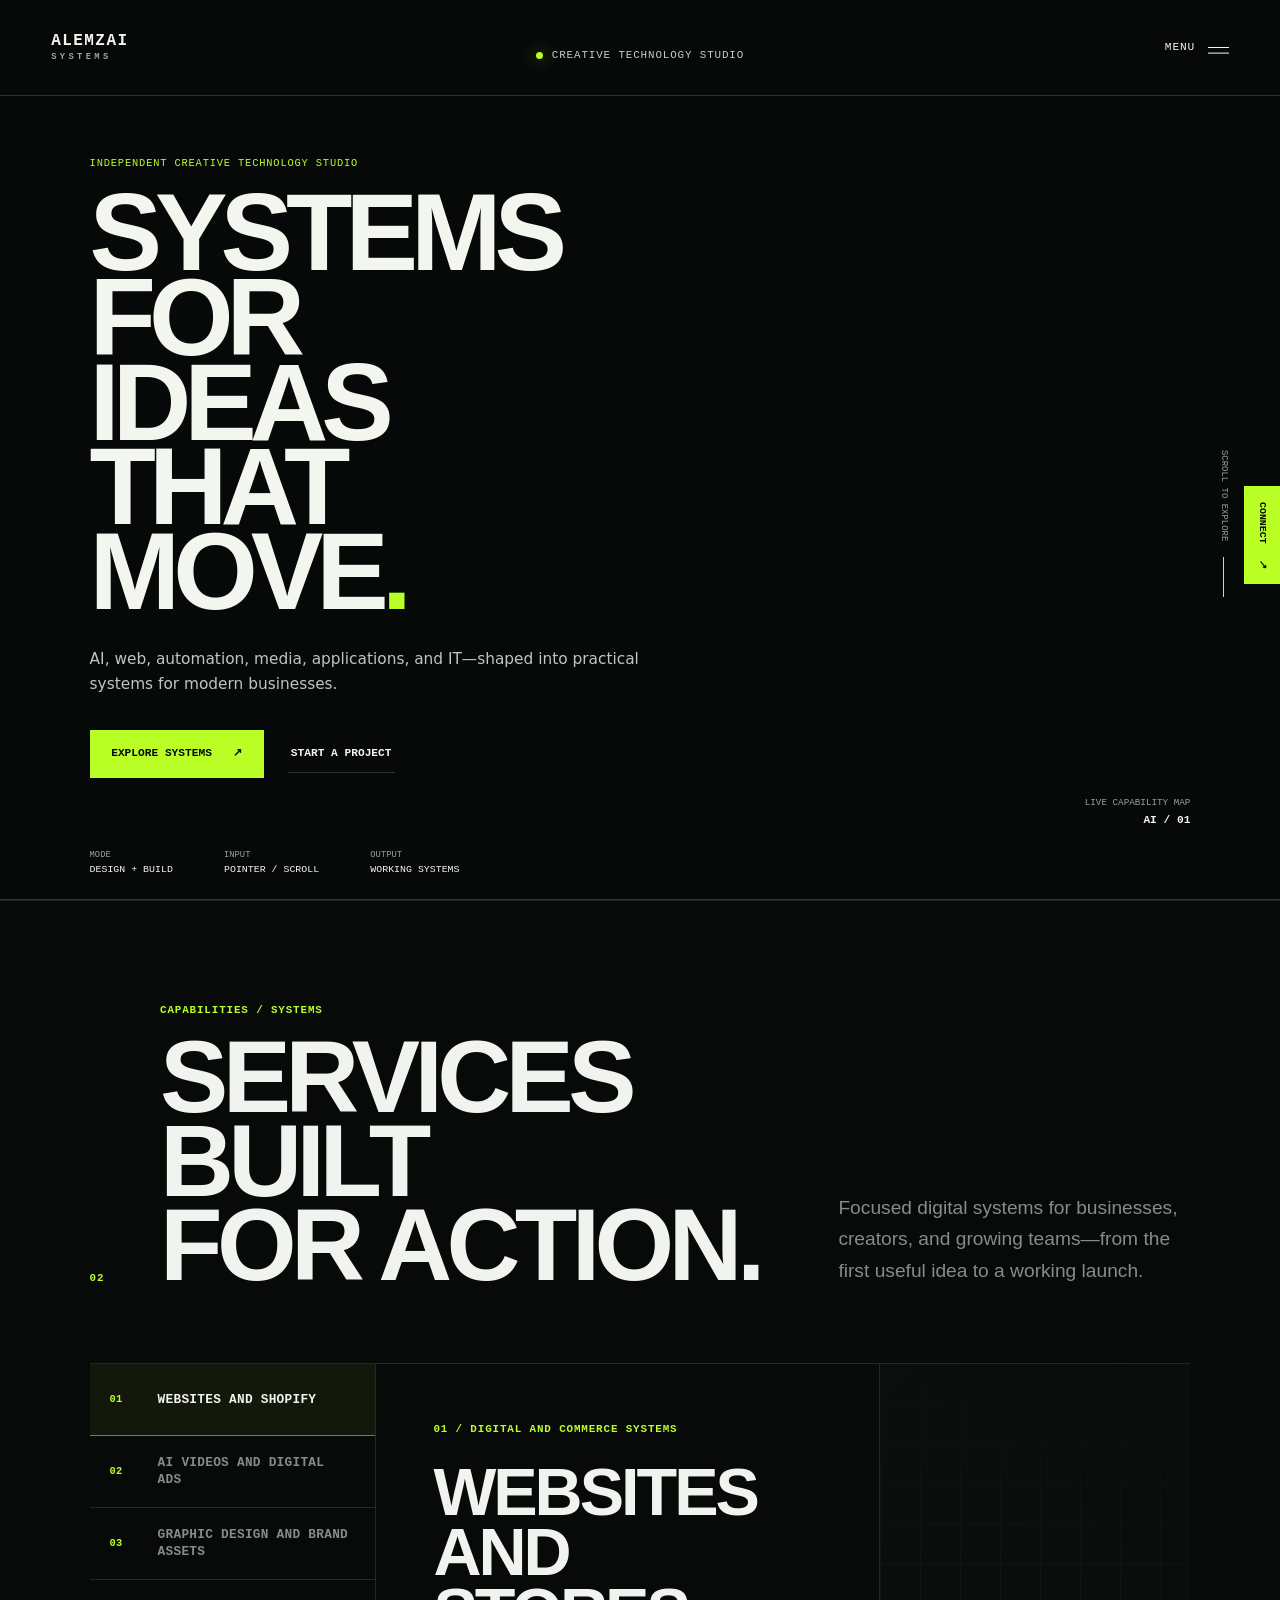
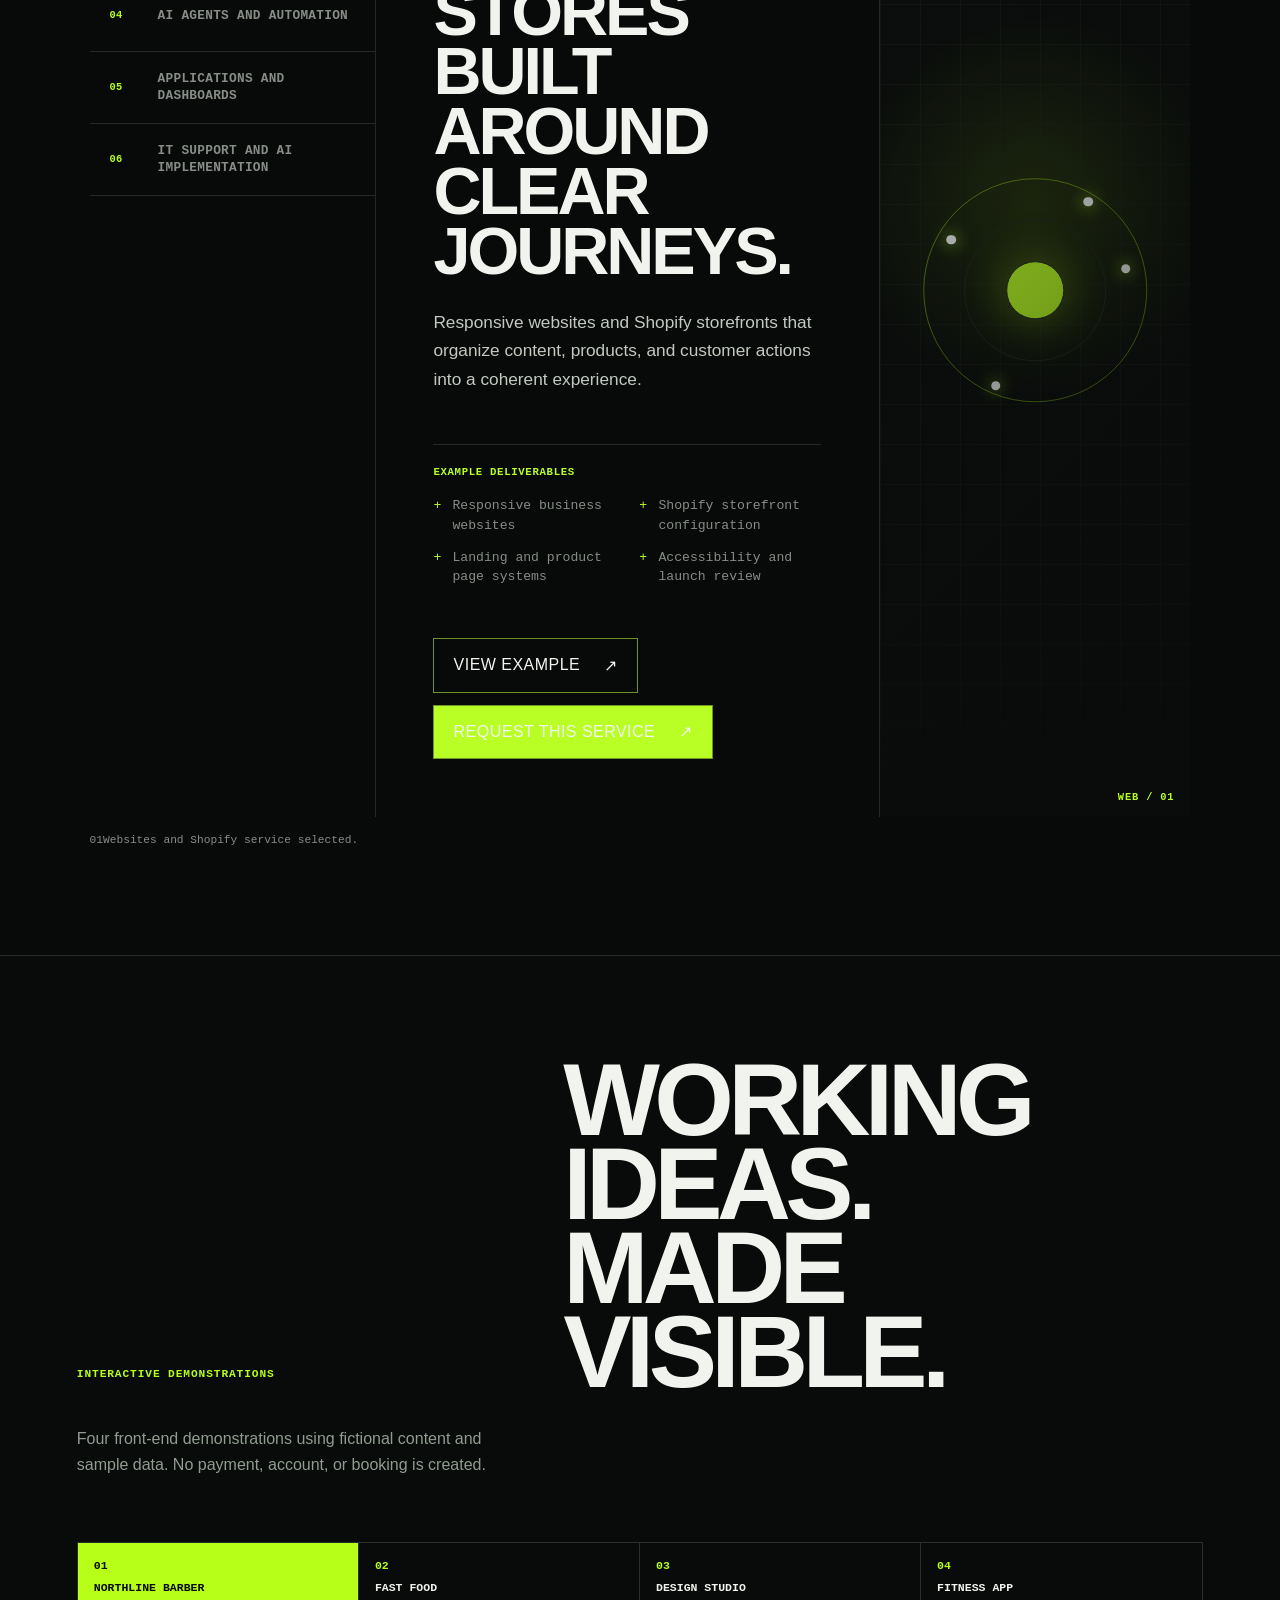
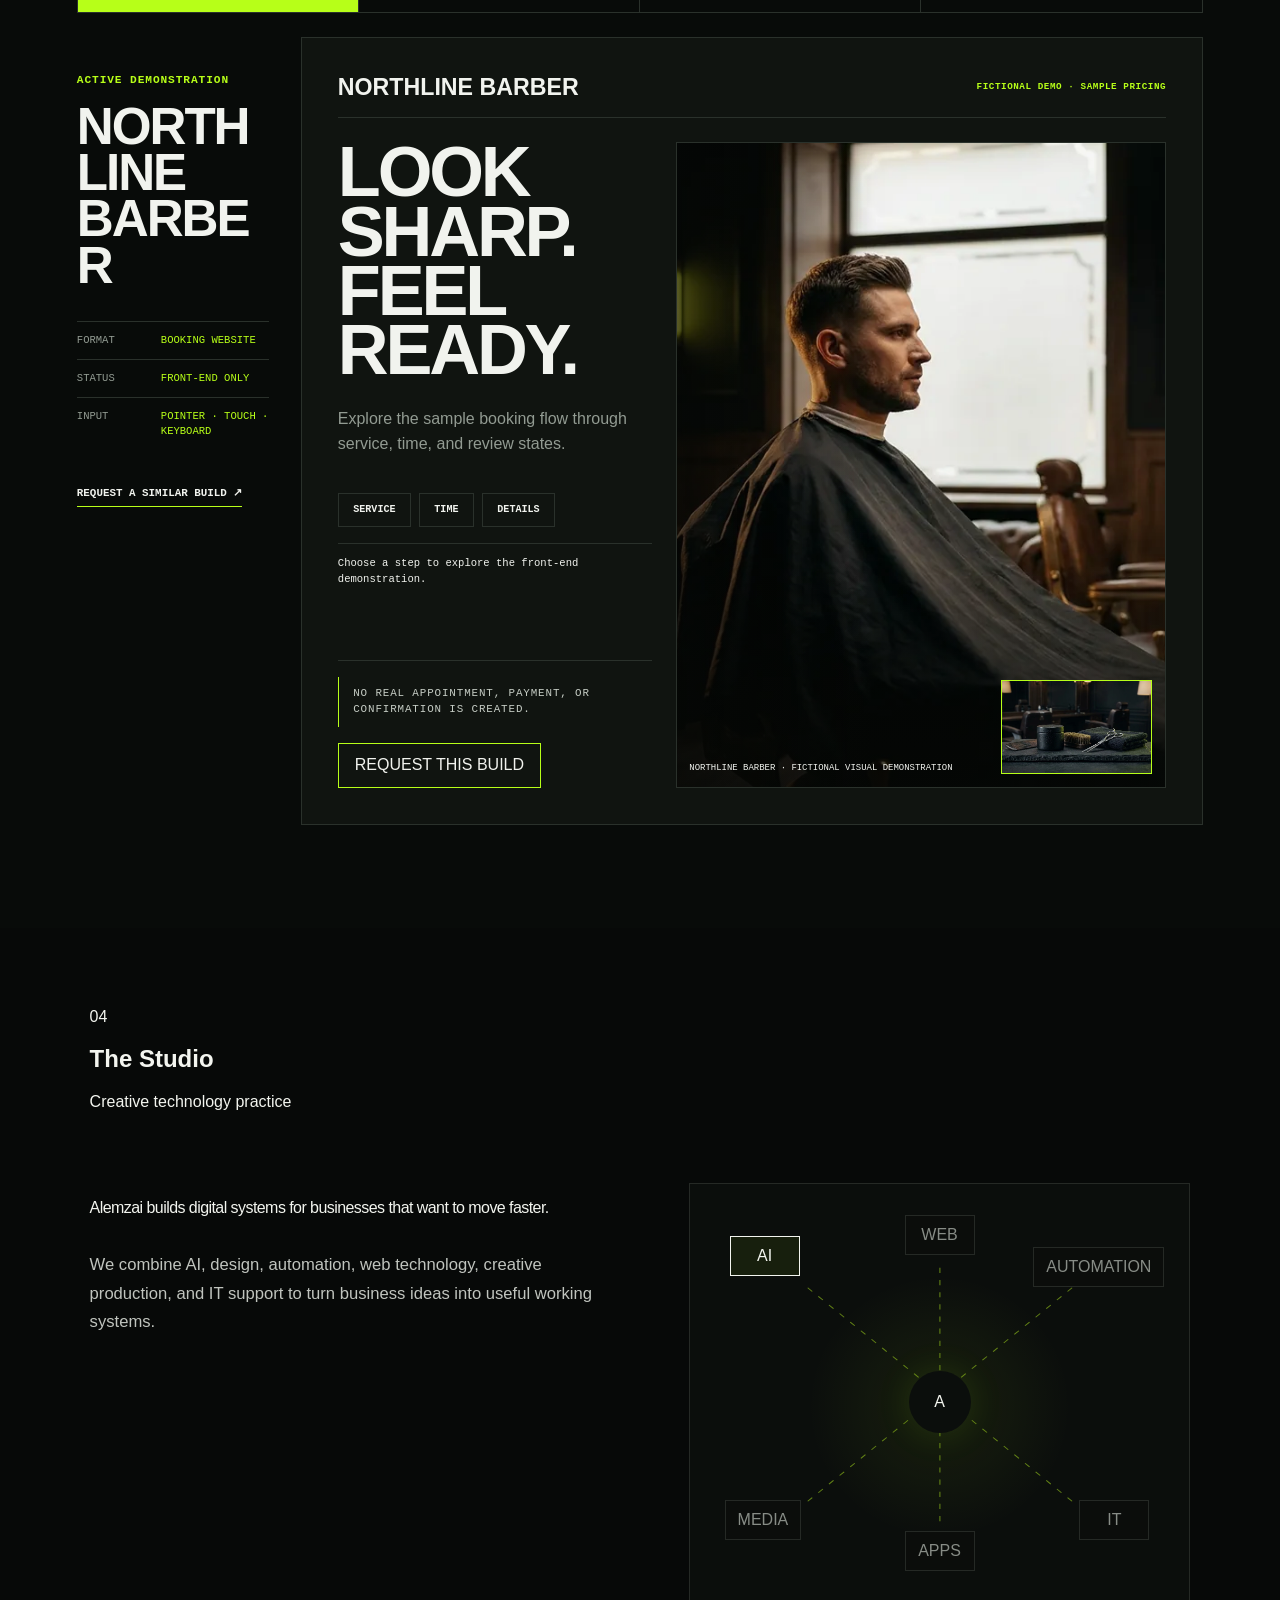
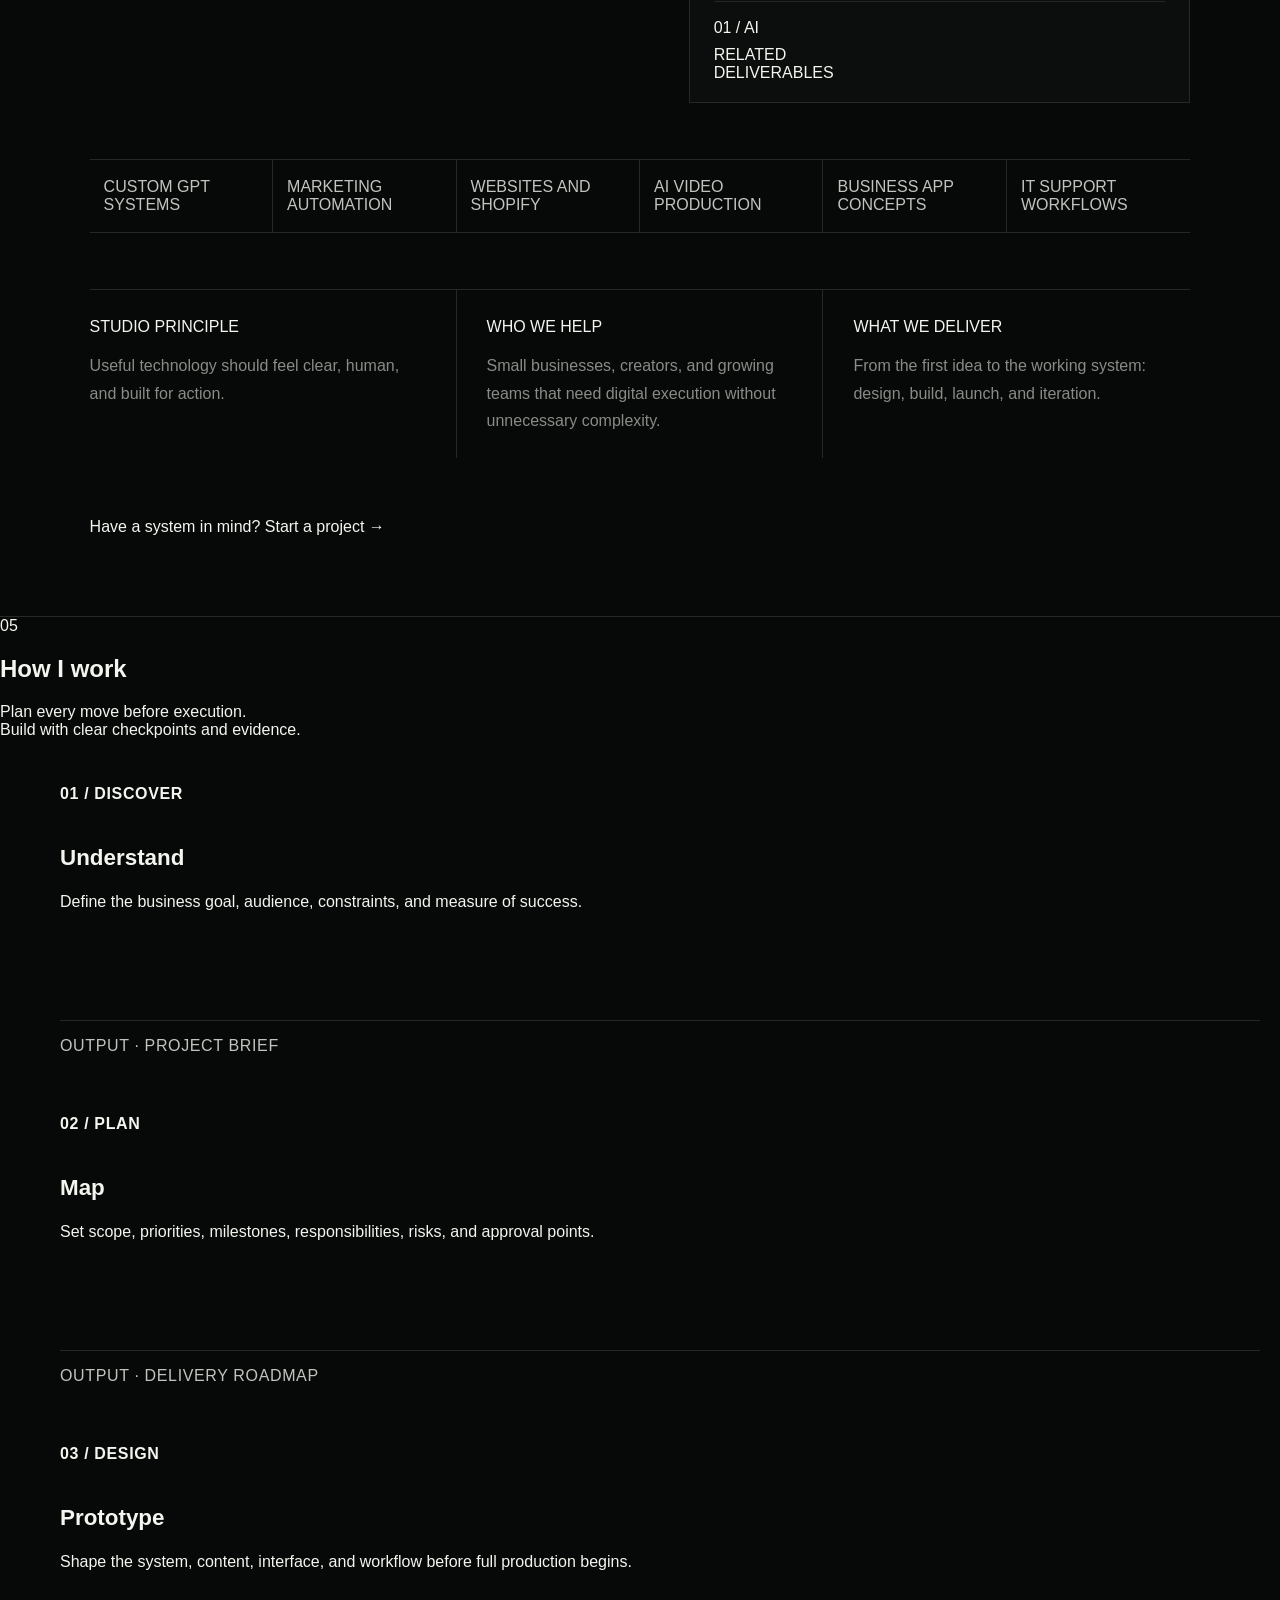
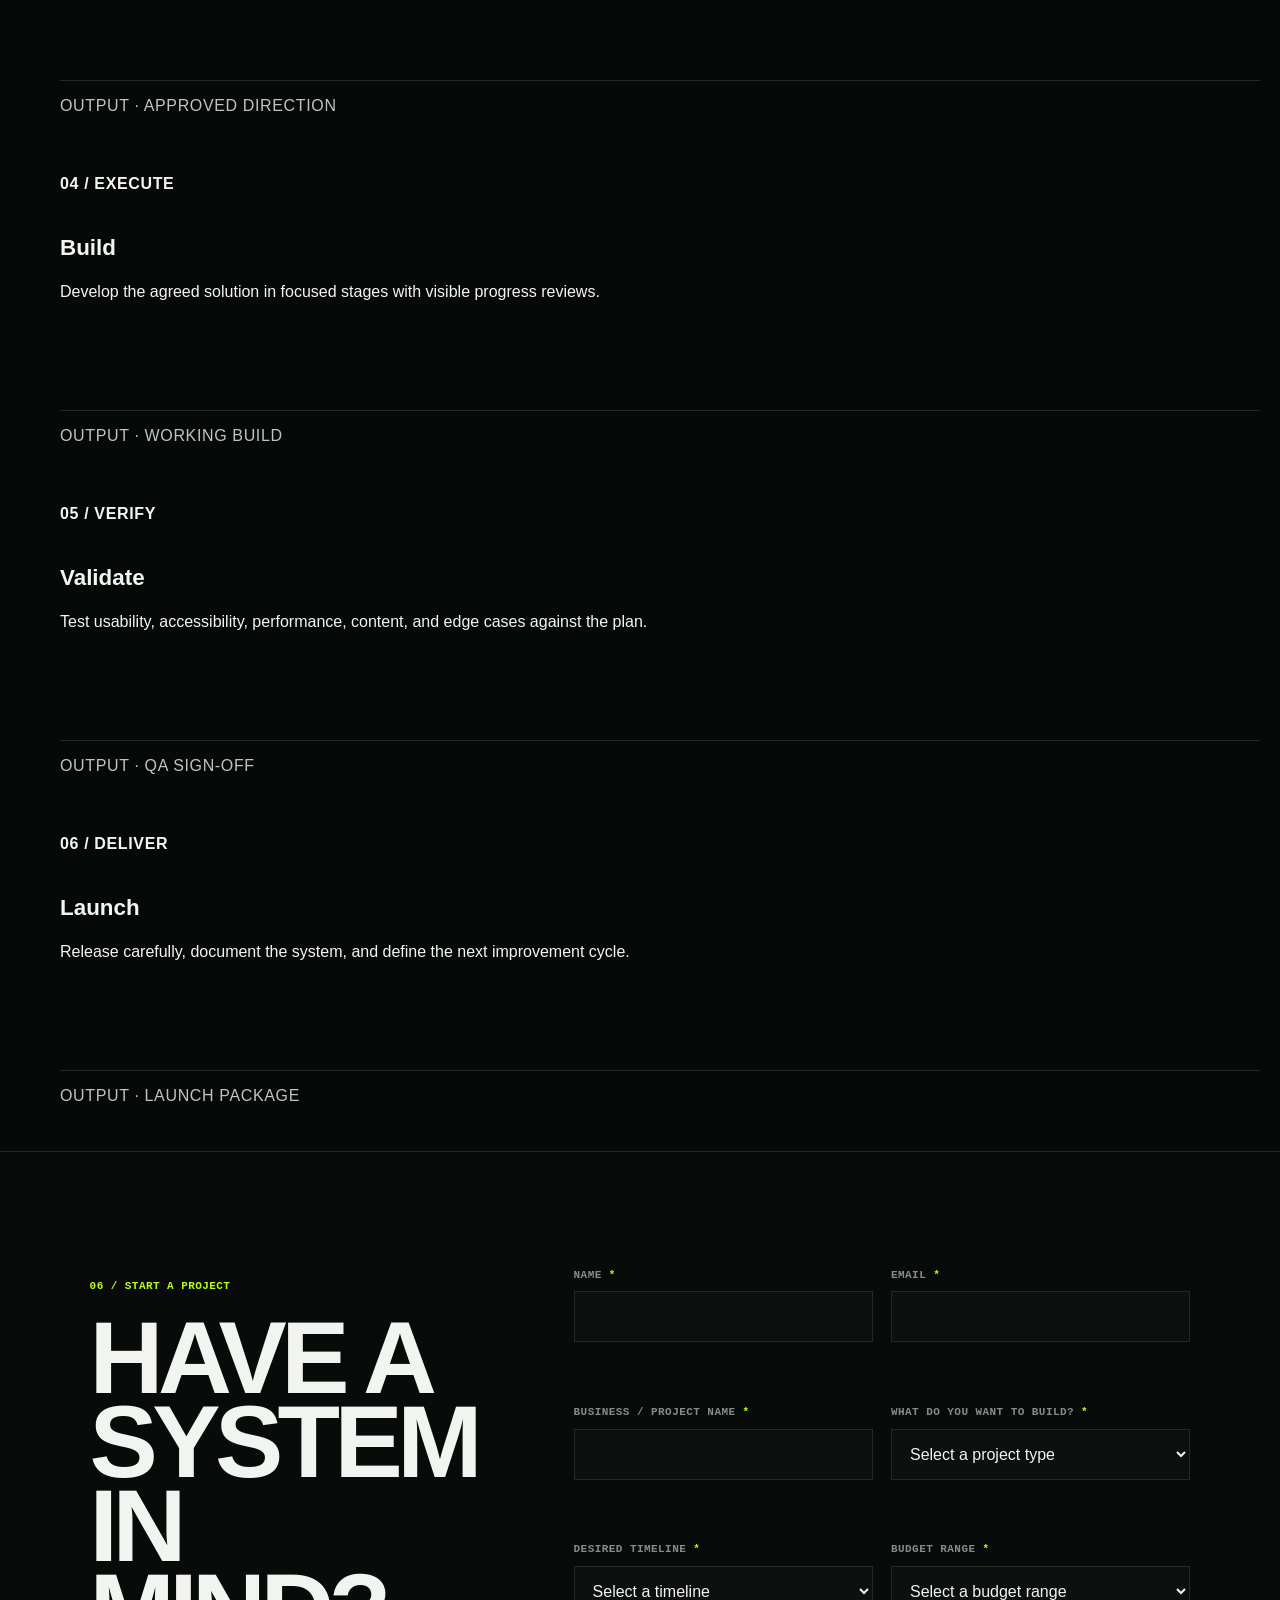
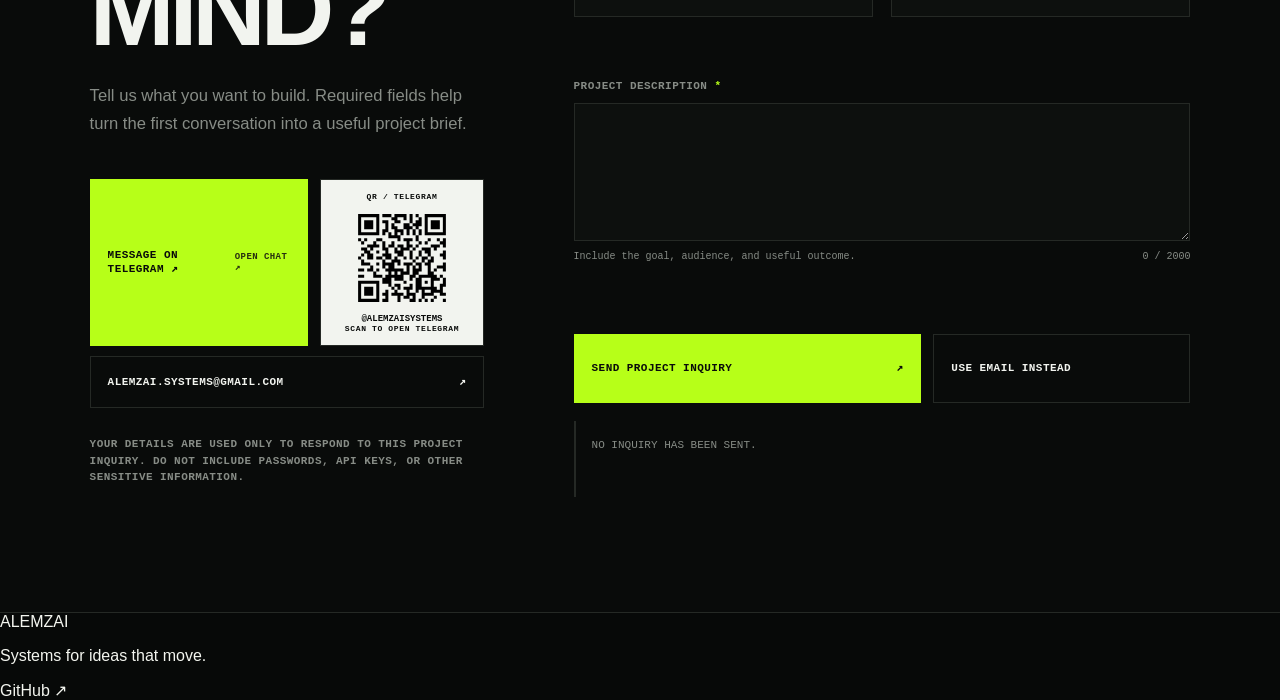
==== index.html @ 72b4e6da "fix: connect inquiry form to verified business inbox" ====
<!doctype html>
<html lang="en" class="av2-integrated">
<head>
  <meta charset="UTF-8">
  <meta name="viewport" content="width=device-width,initial-scale=1">
  <meta name="description" content="Alemzai creates technology systems for modern businesses across AI, automation, digital experiences, and creative campaigns.">
  <meta name="theme-color" content="#090b0a">
  <meta name="form-endpoint" content="">
  <meta name="contact-email" content="">
  <meta name="booking-url" content="">
  <title>Alemzai — Creative Technology Systems</title>
  <link rel="icon" href="favicon.svg" type="image/svg+xml">
  <link rel="stylesheet" href="styles.css">
  <link rel="stylesheet" href="motion.css">
  <link rel="stylesheet" href="client.css">
  <link rel="stylesheet" href="v2/shell/shell.css">
  <link rel="stylesheet" href="v2/services/services.css">
  <link rel="stylesheet" href="v2/demos/demos.css">
  <link rel="stylesheet" href="v2/contact/contact.css">
  <link rel="stylesheet" href="v2/contact/telegram.css">
  <link rel="stylesheet" href="v2/integration.css">
  <script src="vendor/gsap/gsap.min.js" defer></script>
  <script src="vendor/gsap/ScrollTrigger.min.js" defer></script>
  <script src="vendor/gsap/ScrollSmoother.min.js" defer></script>
  <script src="vendor/gsap/SplitText.min.js" defer></script>
  <script src="vendor/gsap/CustomEase.min.js" defer></script>
  <script src="vendor/gsap/MotionPathPlugin.min.js" defer></script>
  <script src="vendor/gsap/Observer.min.js" defer></script>
  <script src="v2/motion/tokens.js" defer></script>
  <script src="v2/motion/scheduler.js" defer></script>
  <script src="v2/motion/hero-canvas.js" defer></script>
  <script src="v2/motion/controller.js" defer></script>
  <script src="v2/motion/choreography.js" defer></script>
  <script src="v2/shell/shell.js" defer></script>
  <script src="v2/services/services.js" defer></script>
  <script src="v2/demos/demos.js" defer></script>
  <script src="v2/contact/contact.js" defer></script>
  <script src="v2/integration.js" defer></script>
</head>
<body>
<!-- Alemzai V2 immersive shell: copy this fragment inside <body>. -->
<div class="av2-shell" data-av2-shell>
  <a class="av2-skip" href="#av2-main">Skip to studio content</a>

  <header class="av2-header" data-av2-header>
    <a class="av2-mark" href="#av2-top" aria-label="Alemzai Systems, home">
      <span>ALEMZAI</span><small>SYSTEMS</small>
    </a>
    <p class="av2-status"><i aria-hidden="true"></i> Creative technology studio</p>
    <button class="av2-menu-button" type="button" aria-expanded="false" aria-controls="av2-menu">
      <span>Menu</span><i aria-hidden="true"></i>
    </button>
  </header>

  <nav class="av2-menu" id="av2-menu" aria-label="Studio navigation" aria-hidden="true">
    <div class="av2-menu-meta" aria-hidden="true">
      <span>Navigation system</span><span>06 destinations</span>
    </div>
    <ol>
      <li><a href="#av2-top"><span>01</span>Home</a></li>
      <li><a href="#services-v2"><span>02</span>Services</a></li>
      <li><a href="#v2-demos"><span>03</span>Demos</a></li>
      <li><a href="#about"><span>04</span>The studio</a></li>
      <li><a href="#approach"><span>05</span>Approach</a></li>
      <li><a href="#start-project"><span>06</span>Start a project</a></li>
    </ol>
  </nav>

  <div data-smooth-wrapper>
    <div data-smooth-content>
  <div id="av2-main">
    <section class="av2-hero" id="av2-top" aria-labelledby="av2-title">
      <div class="av2-hero-copy">
        <p class="av2-kicker">Independent creative technology studio</p>
        <h1 id="av2-title"><span>Systems for</span><span>ideas that</span><span>move<i>.</i></span></h1>
        <p class="av2-intro">AI, web, automation, media, applications, and IT—shaped into practical systems for modern businesses.</p>
        <div class="av2-actions">
          <a class="av2-primary" href="#services-v2">Explore systems <span aria-hidden="true">↗</span></a>
          <a class="av2-secondary" href="#start-project">Start a project</a>
        </div>
      </div>

      <div class="av2-system-stage" aria-hidden="true">
        <canvas data-av2-field></canvas>
        <div class="av2-stage-label"><span>Live capability map</span><b data-av2-signal>AI / 01</b></div>
      </div>

      <dl class="av2-hero-meta">
        <div><dt>Mode</dt><dd>Design + build</dd></div>
        <div><dt>Input</dt><dd>Pointer / scroll</dd></div>
        <div><dt>Output</dt><dd>Working systems</dd></div>
      </dl>
      <p class="av2-scroll-cue">Scroll to explore <i aria-hidden="true"></i></p>
    </section>
  </div>

  <a class="skip" href="#services">Skip to services</a><div class="cursor" aria-hidden="true"></div>
  <header><a class="mark" href="#top" aria-label="Alemzai, home">ALEMZAI</a><nav id="primary-nav" aria-label="Primary"><a href="#services">Services</a><a href="#demos">Demos</a><a href="#about">About</a></nav><button class="menu-toggle" type="button" aria-expanded="false" aria-controls="primary-nav">Menu</button><a class="outline start-project-link" href="#start-project">Start a project ↗</a></header>
  <a class="project-fab start-project-link" href="#start-project">Start a project <span>↗</span></a>
  <main id="top">
    <section class="hero"><span class="rail">01</span><div class="hero-copy reveal"><h1>Systems for<br>ideas that<br>move<span>.</span></h1><p>AI systems, digital experiences, automation, and campaigns—designed to turn attention into action.</p><div class="hero-actions"><a class="button" href="#services">Explore services ↗</a><a class="text-link start-project-link" href="#start-project">Start a project</a></div></div><div class="hero-art" aria-hidden="true"><canvas id="field"></canvas><i class="cross a"></i><i class="cross b"></i></div><small>Scroll <i></i></small></section>
<section class="as-services" id="services-v2" aria-labelledby="services-v2-title" data-alemzai-services>
  <div class="as-services__heading">
    <span class="as-services__index" aria-hidden="true">02</span>
    <div>
      <p class="as-services__eyebrow">Capabilities / Systems</p>
      <h2 id="services-v2-title">Services built<br>for action.</h2>
    </div>
    <p class="as-services__intro">Focused digital systems for businesses, creators, and growing teams—from the first useful idea to a working launch.</p>
  </div>

  <div class="as-services__interface">
    <div class="as-services__tabs" role="tablist" aria-label="Services">
      <button class="is-active" id="service-tab-websites-shopify" type="button" role="tab" aria-selected="true" aria-controls="service-panel" tabindex="0" data-service-key="websitesShopify"><span>01</span>Websites and Shopify</button>
      <button id="service-tab-ai-media" type="button" role="tab" aria-selected="false" aria-controls="service-panel" tabindex="-1" data-service-key="aiMedia"><span>02</span>AI videos and digital ads</button>
      <button id="service-tab-design" type="button" role="tab" aria-selected="false" aria-controls="service-panel" tabindex="-1" data-service-key="design"><span>03</span>Graphic design and brand assets</button>
      <button id="service-tab-ai-automation" type="button" role="tab" aria-selected="false" aria-controls="service-panel" tabindex="-1" data-service-key="aiAutomation"><span>04</span>AI agents and automation</button>
      <button id="service-tab-apps" type="button" role="tab" aria-selected="false" aria-controls="service-panel" tabindex="-1" data-service-key="apps"><span>05</span>Applications and dashboards</button>
      <button id="service-tab-it" type="button" role="tab" aria-selected="false" aria-controls="service-panel" tabindex="-1" data-service-key="it"><span>06</span>IT support and AI implementation</button>
    </div>

    <article class="as-services__panel" id="service-panel" role="tabpanel" aria-labelledby="service-tab-websites-shopify" tabindex="0">
      <div class="as-services__copy">
        <p class="as-services__meta" data-service-meta>01 / Digital experience</p>
        <h3 data-service-title>Websites and stores built around clear journeys.</h3>
        <p class="as-services__position" data-service-position>Responsive websites and Shopify storefronts that organize content, products, and customer actions into a coherent experience.</p>
        <div class="as-services__deliverables">
          <h4>Example deliverables</h4>
          <ul data-service-deliverables>
            <li>Responsive business websites</li>
            <li>Shopify storefront configuration</li>
            <li>Landing and product page systems</li>
            <li>Accessibility and launch review</li>
          </ul>
        </div>
        <div class="as-services__actions">
          <button type="button" class="as-services__action as-services__action--outline" data-service-example>View example <span aria-hidden="true">↗</span></button>
          <button type="button" class="as-services__action as-services__action--primary" data-service-request>Request this service <span aria-hidden="true">↗</span></button>
        </div>
      </div>

      <div class="as-services__visual" aria-hidden="true" data-service-visual>
        <div class="as-services__visual-grid"></div>
        <div class="as-services__diagram" data-service-diagram>
          <i></i><i></i><i></i><i></i>
        </div>
        <p data-service-code>WEB / 01</p>
      </div>
    </article>
  </div>
  <p class="as-services__status" role="status" aria-live="polite" data-service-status></p>
</section>

    <section class="services" id="services" aria-labelledby="services-title"><div class="heading client-reveal"><span>02</span><h2 id="services-title">Services</h2><p>Practical builds for businesses, creators, and teams that need a clearer digital system.</p></div><div class="service-interface"><div class="service-list" role="tablist" aria-label="Services"><button class="active" type="button" role="tab" aria-selected="true" data-service="0"><span>01</span>Graphic design &amp; brand assets</button><button type="button" role="tab" aria-selected="false" data-service="1"><span>02</span>AI video &amp; content production</button><button type="button" role="tab" aria-selected="false" data-service="2"><span>03</span>Digital advertising &amp; campaigns</button><button type="button" role="tab" aria-selected="false" data-service="3"><span>04</span>Websites and Shopify stores</button><button type="button" role="tab" aria-selected="false" data-service="4"><span>05</span>AI agents and custom GPT workflows</button><button type="button" role="tab" aria-selected="false" data-service="5"><span>06</span>Business automation</button><button type="button" role="tab" aria-selected="false" data-service="6"><span>07</span>Simple applications and dashboards</button><button type="button" role="tab" aria-selected="false" data-service="7"><span>08</span>IT support and AI implementation</button></div><article class="service-detail client-reveal" role="tabpanel" aria-live="polite"><span id="service-index">01 / SERVICE</span><p class="service-category" id="service-category"></p><h3 id="service-title"></h3><p id="service-description"></p><figure class="service-preview"><img id="service-preview" src="assets/services/graphic-design.webp" alt="Abstract graphic design and brand asset mockups" width="1200" height="768"><figcaption id="service-preview-caption">Brand asset system preview</figcaption></figure><div class="service-lower"><div class="deliverables"><b>Example deliverables</b><ul id="service-deliverables"></ul></div><div class="service-workflow"><b>System flow</b><div id="service-workflow" aria-label="Service workflow"></div></div></div><div class="service-actions"><button class="outline-action" id="view-service-example" type="button">View an example ↗</button><a class="button" id="request-service" href="#start-project">Request this service ↗</a></div></article></div></section>
<section class="av2-demos" id="v2-demos" aria-labelledby="v2-demos-title" data-demos-root>
  <div class="av2-demos__heading">
    <p>Interactive demonstrations</p>
    <h2 id="v2-demos-title">Working ideas.<br>Made visible.</h2>
    <p>Four front-end demonstrations using fictional content and sample data. No payment, account, or booking is created.</p>
  </div>

  <div class="av2-demos__selector" role="tablist" aria-label="Choose a demonstration">
    <button type="button" role="tab" aria-selected="true" aria-controls="av2-demo-panel" tabindex="0" data-demo-select="barber"><span>01</span>Northline Barber</button>
    <button type="button" role="tab" aria-selected="false" aria-controls="av2-demo-panel" tabindex="-1" data-demo-select="food"><span>02</span>Fast food</button>
    <button type="button" role="tab" aria-selected="false" aria-controls="av2-demo-panel" tabindex="-1" data-demo-select="studio"><span>03</span>Design studio</button>
    <button type="button" role="tab" aria-selected="false" aria-controls="av2-demo-panel" tabindex="-1" data-demo-select="fitness"><span>04</span>Fitness app</button>
  </div>

  <div class="av2-demo" id="av2-demo-panel" role="tabpanel" tabindex="0" aria-live="polite">
    <aside class="av2-demo__meta">
      <p>Active demonstration</p>
      <h3 data-demo-name>Northline Barber</h3>
      <dl>
        <div><dt>Format</dt><dd data-demo-format>Booking website</dd></div>
        <div><dt>Status</dt><dd>Front-end only</dd></div>
        <div><dt>Input</dt><dd>Pointer · touch · keyboard</dd></div>
      </dl>
      <a href="#start-project" data-demo-request>Request a similar build <span aria-hidden="true">↗</span></a>
    </aside>
    <div class="av2-demo__viewport" data-demo-stage>
      <article class="av2-scene"><h4>Northline Barber</h4><p>A fictional booking-website demonstration. Interactive states become available when JavaScript is running.</p></article>
    </div>
  </div>
</section>

    <section class="demos" id="demos" aria-labelledby="demos-title"><div class="heading client-reveal"><span>03</span><h2 id="demos-title">Demo work</h2><p>Front-end proof of capability. No backend, payments, authentication, or production data.</p></div><div class="demo-tabs" role="tablist" aria-label="Demo projects"><button class="active" type="button" role="tab" aria-selected="true" data-demo="0"><span>01</span>Barber shop</button><button type="button" role="tab" aria-selected="false" data-demo="1"><span>02</span>Fast food</button><button type="button" role="tab" aria-selected="false" data-demo="2"><span>03</span>Design studio</button><button type="button" role="tab" aria-selected="false" data-demo="3"><span>04</span>Fitness app</button></div><div class="demo-shell client-reveal"><aside class="demo-meta"><span>ACTIVE DEMO</span><h3 id="demo-name">Barber shop website</h3><dl><div><dt>Type</dt><dd id="demo-type">Responsive website</dd></div><div><dt>State</dt><dd>Front-end only</dd></div><div><dt>Input</dt><dd>Pointer / touch / keyboard</dd></div></dl><a class="text-link start-project-link" href="#start-project">Start a similar project</a></aside><div class="demo-browser" role="tabpanel" aria-live="polite"><div class="browser-bar"><i></i><i></i><i></i><span id="demo-address">preview.local/barber</span><b>DEMO</b></div><div class="demo-stage" id="demo-stage"></div></div></div></section>
    <section class="about studio" id="about" aria-labelledby="about-title"><div class="heading client-reveal"><span>04</span><h2 id="about-title">The Studio</h2><p>Creative technology practice</p></div><div class="studio-intro client-reveal"><h3>Alemzai builds digital systems for businesses that want to move faster.</h3><p>We combine AI, design, automation, web technology, creative production, and IT support to turn business ideas into useful working systems.</p></div><div class="capability-engine client-reveal" aria-label="Interactive capability engine"><svg class="engine-lines" viewBox="0 0 100 100" preserveAspectRatio="none" aria-hidden="true"><path d="M50 50 L18 18 M50 50 L50 12 M50 50 L82 18 M50 50 L18 82 M50 50 L50 88 M50 50 L82 82"></path></svg><div class="engine-core" aria-hidden="true">A</div><div class="engine-nodes" role="list"><button type="button" class="active" data-capability="0" aria-pressed="true">AI</button><button type="button" data-capability="1" aria-pressed="false">WEB</button><button type="button" data-capability="2" aria-pressed="false">AUTOMATION</button><button type="button" data-capability="3" aria-pressed="false">MEDIA</button><button type="button" data-capability="4" aria-pressed="false">APPS</button><button type="button" data-capability="5" aria-pressed="false">IT</button></div><div class="engine-detail" aria-live="polite"><span id="capability-index">01 / AI</span><p id="capability-description"></p><b>Related deliverables</b><p id="capability-deliverables"></p></div></div><div class="capability-strip client-reveal" aria-label="Factual capabilities"><span>Custom GPT systems</span><span>Marketing automation</span><span>Websites and Shopify</span><span>AI video production</span><span>Business app concepts</span><span>IT support workflows</span></div><div class="studio-panel client-reveal"><div><span>STUDIO PRINCIPLE</span><p>Useful technology should feel clear, human, and built for action.</p></div><div><span>WHO WE HELP</span><p>Small businesses, creators, and growing teams that need digital execution without unnecessary complexity.</p></div><div><span>WHAT WE DELIVER</span><p>From the first idea to the working system: design, build, launch, and iteration.</p></div></div><a class="studio-cta button start-project-link" href="#start-project">Have a system in mind? Start a project →</a></section>
    <section class="approach" id="approach" aria-labelledby="approach-title"><div class="heading reveal"><span>05</span><h2 id="approach-title">How I work</h2><p>Plan every move before execution.<br>Build with clear checkpoints and evidence.</p></div><ol><li class="reveal"><b>01 / DISCOVER</b><h3>Understand</h3><p>Define the business goal, audience, constraints, and measure of success.</p><small>Output · Project brief</small></li><li class="reveal"><b>02 / PLAN</b><h3>Map</h3><p>Set scope, priorities, milestones, responsibilities, risks, and approval points.</p><small>Output · Delivery roadmap</small></li><li class="reveal"><b>03 / DESIGN</b><h3>Prototype</h3><p>Shape the system, content, interface, and workflow before full production begins.</p><small>Output · Approved direction</small></li><li class="reveal"><b>04 / EXECUTE</b><h3>Build</h3><p>Develop the agreed solution in focused stages with visible progress reviews.</p><small>Output · Working build</small></li><li class="reveal"><b>05 / VERIFY</b><h3>Validate</h3><p>Test usability, accessibility, performance, content, and edge cases against the plan.</p><small>Output · QA sign-off</small></li><li class="reveal"><b>06 / DELIVER</b><h3>Launch</h3><p>Release carefully, document the system, and define the next improvement cycle.</p><small>Output · Launch package</small></li></ol></section>
<section class="ac-contact" id="start-project" aria-labelledby="contact-title" data-alemzai-contact data-form-endpoint="https://formspree.io/f/xaeydedk" data-telegram-url="https://t.me/ALEMZAISYSTEMS">
  <div class="ac-contact__intro">
    <p class="ac-contact__eyebrow">06 / Start a project</p>
    <h2 id="contact-title">Have a system<br>in mind?</h2>
    <p>Tell us what you want to build. Required fields help turn the first conversation into a useful project brief.</p>
    <div class="ac-contact__direct" aria-label="Direct contact options">
      <div class="ac-contact__telegram-block">
        <a class="ac-contact__telegram" href="#" aria-disabled="true" data-telegram-link>Message on Telegram ↗ <span data-telegram-state>Not configured</span></a>
        <div class="ac-contact__telegram-qr">
          <span>QR / TELEGRAM</span>
          <img src="public/assets/contact/telegram-qr.svg" width="176" height="176" alt="QR code opening the Alemzai Systems Telegram contact">
          <b>@ALEMZAISYSTEMS</b>
          <small>Scan to open Telegram</small>
        </div>
      </div>
      <a class="ac-contact__email" href="mailto:alemzai.systems@gmail.com">alemzai.systems@gmail.com <span aria-hidden="true">↗</span></a>
    </div>
    <p class="ac-contact__privacy">Your details are used only to respond to this project inquiry. Do not include passwords, API keys, or other sensitive information.</p>
  </div>

  <form class="ac-contact__form" action="https://formspree.io/f/xaeydedk" method="POST" accept-charset="UTF-8" data-contact-form novalidate>
    <div class="ac-contact__field">
      <label for="contact-name">Name <span aria-hidden="true">*</span></label>
      <input id="contact-name" name="name" autocomplete="name" required maxlength="100">
      <p class="ac-contact__error" id="contact-name-error"></p>
    </div>
    <div class="ac-contact__field">
      <label for="contact-email">Email <span aria-hidden="true">*</span></label>
      <input id="contact-email" name="email" type="email" autocomplete="email" inputmode="email" required maxlength="254">
      <p class="ac-contact__error" id="contact-email-error"></p>
    </div>
    <div class="ac-contact__field">
      <label for="contact-business">Business / project name <span aria-hidden="true">*</span></label>
      <input id="contact-business" name="business" autocomplete="organization" required maxlength="120">
      <p class="ac-contact__error" id="contact-business-error"></p>
    </div>
    <div class="ac-contact__field">
      <label for="contact-build">What do you want to build? <span aria-hidden="true">*</span></label>
      <select id="contact-build" name="build" required>
        <option value="">Select a project type</option>
        <option>Website or Shopify store</option>
        <option>AI video or digital advertising</option>
        <option>Graphic design or brand assets</option>
        <option>AI agent or automation</option>
        <option>Application or dashboard</option>
        <option>IT support or AI implementation</option>
        <option>Something else</option>
      </select>
      <p class="ac-contact__error" id="contact-build-error"></p>
    </div>
    <div class="ac-contact__field">
      <label for="contact-timeline">Desired timeline <span aria-hidden="true">*</span></label>
      <select id="contact-timeline" name="timeline" required>
        <option value="">Select a timeline</option>
        <option>As soon as practical</option>
        <option>Within 1 month</option>
        <option>1–3 months</option>
        <option>3+ months</option>
        <option>Not sure yet</option>
      </select>
      <p class="ac-contact__error" id="contact-timeline-error"></p>
    </div>
    <div class="ac-contact__field">
      <label for="contact-budget">Budget range <span aria-hidden="true">*</span></label>
      <select id="contact-budget" name="budget" required>
        <option value="">Select a budget range</option>
        <option>Under $1,000</option>
        <option>$1,000–$3,000</option>
        <option>$3,000–$7,500</option>
        <option>$7,500+</option>
        <option>Not sure yet</option>
      </select>
      <p class="ac-contact__error" id="contact-budget-error"></p>
    </div>
    <div class="ac-contact__field ac-contact__field--wide">
      <label for="contact-description">Project description <span aria-hidden="true">*</span></label>
      <textarea id="contact-description" name="description" rows="6" required minlength="20" maxlength="2000" aria-describedby="contact-description-help contact-description-count"></textarea>
      <div class="ac-contact__help"><span id="contact-description-help">Include the goal, audience, and useful outcome.</span><span id="contact-description-count" data-description-count>0 / 2000</span></div>
      <p class="ac-contact__error" id="contact-description-error"></p>
    </div>

    <div class="ac-contact__trap" aria-hidden="true">
      <label for="contact-company-site">Leave this field empty</label>
      <input id="contact-company-site" name="_gotcha" tabindex="-1" autocomplete="off">
    </div>
    <input type="hidden" name="_subject" value="New Alemzai Systems project inquiry">
    <input type="hidden" name="_template" value="table">

    <div class="ac-contact__actions ac-contact__field--wide">
      <button type="submit" data-submit-button>Send project inquiry <span aria-hidden="true">↗</span></button>
      <a href="mailto:alemzai.systems@gmail.com?subject=Alemzai%20Systems%20project%20inquiry">Use email instead</a>
    </div>
    <div class="ac-contact__status ac-contact__field--wide" role="status" aria-live="polite" aria-atomic="true" data-form-status>No inquiry has been sent.</div>
  </form>
</section>

    <section class="start-project" id="legacy-start-project" aria-labelledby="start-project-title"><div class="project-intro client-reveal"><span>06 / INQUIRY</span><h2 id="start-project-title">Start a project</h2><p>Share the system you want to build. The form validates locally and only sends when a form endpoint has been configured.</p><div class="configuration"><b>Configuration status</b><p id="contact-fallback">Email fallback: not configured.</p><p id="booking-fallback">Booking link: not configured.</p></div></div><form id="project-form" novalidate><label>Name<input name="name" autocomplete="name" required></label><label>Email<input name="email" type="email" autocomplete="email" required></label><label>Business/project name<input name="business" autocomplete="organization" required></label><label>What do you want to build?<select name="build" required><option value="">Select a project type</option><option>Website or Shopify store</option><option>AI video or campaign content</option><option>AI agent or custom GPT workflow</option><option>Business automation</option><option>Application or dashboard</option><option>IT support or AI implementation</option></select></label><label>Desired timeline<select name="timeline" required><option value="">Select a timeline</option><option>As soon as practical</option><option>Within 1 month</option><option>1–3 months</option><option>3+ months</option><option>Not sure yet</option></select></label><label>Budget range<select name="budget" required><option value="">Select a budget range</option><option>Under $1,000</option><option>$1,000–$3,000</option><option>$3,000–$7,500</option><option>$7,500+</option><option>Not sure yet</option></select></label><label class="wide">Project description<textarea name="description" rows="5" maxlength="2000" required placeholder="Describe the goal, audience, and what a successful build should help you do."></textarea><small><span id="description-count">0</span> / 2000</small></label><div class="form-actions wide"><button class="button" type="submit">Start a project ↗</button><a class="outline-action booking-link" href="#" aria-disabled="true">Book a conversation ↗</a></div><div class="form-status wide" id="form-status" role="status" aria-live="polite">No inquiry submitted yet.</div></form></section>
  </main>
  <footer><a class="mark" href="#top" aria-label="Alemzai, back to top">ALEMZAI</a><p>Systems for ideas that move.</p><a href="https://github.com/gadgetskpm-ctrl" rel="me noopener">GitHub ↗</a></footer>
    </div>
  </div>

  <a class="av2-connect" href="#start-project"><span>Connect</span><i aria-hidden="true">↗</i></a>
  <div class="av2-cursor" data-av2-cursor aria-hidden="true"><span></span></div>
</div>
</body>
</html>
---- styles.css ----
:root{--bg:#080a09;--fg:#f0f1ec;--muted:#878c86;--line:#252925;--signal:#c8ff18;--panel:#0d100e;font-family:"Arial Narrow","Roboto Condensed","Segoe UI",Arial,sans-serif;color-scheme:dark;background:var(--bg);color:var(--fg)}*{box-sizing:border-box;min-width:0}html{scroll-behavior:smooth;scroll-snap-type:y proximity;background:var(--bg)}body{margin:0;background:var(--bg);color:var(--fg);overflow-x:hidden}button,a{color:inherit;font:inherit}button{border:0}.skip{position:fixed;z-index:100;left:1rem;top:1rem;transform:translateY(-200%);background:var(--signal);color:#050605;padding:.8rem 1rem}.skip:focus{transform:none}.site-header{position:fixed;z-index:30;left:clamp(1rem,3vw,3.5rem);right:5rem;top:0;height:4.5rem;display:flex;align-items:center;justify-content:space-between;border-bottom:1px solid var(--line);mix-blend-mode:difference}.identity{display:flex;gap:.65rem;align-items:center;text-decoration:none;font:700 .78rem/1 ui-monospace,Consolas,monospace;letter-spacing:.12em}.identity i{color:var(--signal);font-style:normal}.status{display:flex;gap:1.2rem;color:var(--muted);font:500 .62rem/1 ui-monospace,Consolas,monospace;letter-spacing:.12em}.status span:before{content:"";display:inline-block;width:.35rem;height:.35rem;border-radius:50%;background:var(--signal);margin-right:.45rem}.edge-control{position:fixed;z-index:40;right:0;width:3.75rem;display:flex;align-items:center;justify-content:center;writing-mode:vertical-rl;text-decoration:none;font:600 .67rem/1 ui-monospace,Consolas,monospace;letter-spacing:.2em}.edge-control span{transform:rotate(180deg)}.edge-control i{font-style:normal;margin-top:.8rem}.menu-control{top:0;height:50vh;background:#0e110f;cursor:pointer}.menu-control i{width:12px;height:12px;background:linear-gradient(90deg,var(--fg) 40%,transparent 40% 60%,var(--fg) 60%),linear-gradient(var(--fg) 40%,transparent 40% 60%,var(--fg) 60%)}.connect-control{bottom:0;height:50vh;background:var(--signal);color:#050605}.menu-panel{position:fixed;z-index:60;inset:0;background:rgba(8,10,9,.98);padding:clamp(4rem,8vw,8rem);display:grid;align-content:center;gap:.6rem}.menu-panel[hidden]{display:none}.menu-panel p{color:var(--muted);font:500 .68rem/1.2 ui-monospace,Consolas,monospace;letter-spacing:.14em}.menu-panel a{font-size:clamp(2.2rem,7vw,7rem);line-height:.92;text-decoration:none;letter-spacing:-.05em}.menu-panel a b{font:500 .65rem/1 ui-monospace,Consolas,monospace;color:var(--signal)}.menu-close{position:absolute;right:5rem;top:1.2rem;background:none;font-size:2rem;cursor:pointer}.section-rail{position:fixed;z-index:25;left:clamp(1rem,3vw,3.5rem);top:5.5rem;bottom:2rem;width:5.8rem;display:flex;flex-direction:column;pointer-events:none}.rail-label{writing-mode:vertical-rl;transform:rotate(180deg);font:500 .55rem/1 ui-monospace,Consolas,monospace;color:var(--muted);letter-spacing:.16em}.rail-line{position:absolute;left:.2rem;top:4.2rem;bottom:0;width:1px;background:var(--line)}.rail-line i{display:block;width:1px;height:20%;background:var(--signal)}.section-rail ol{margin:auto 0 0;padding:0 0 0 1.2rem;list-style:none;display:grid;gap:.65rem}.section-rail a{pointer-events:auto;text-decoration:none;font:500 .54rem/1.1 ui-monospace,Consolas,monospace;color:var(--muted);display:flex;gap:.5rem}.section-rail b{display:none}.section-rail li.active a{color:var(--signal)}#system-field{position:fixed;z-index:1;inset:0;width:100%;height:100%;pointer-events:none}.cursor{position:fixed;z-index:80;width:28px;height:28px;border:1px solid var(--signal);border-radius:50%;pointer-events:none;opacity:0;display:grid;place-items:center}.cursor span{width:3px;height:3px;background:var(--signal)}.scene{position:relative;z-index:2;min-height:100svh;padding:clamp(6.5rem,10vh,8rem) 6rem clamp(3rem,6vh,5rem) max(7rem,10vw);scroll-snap-align:start;border-bottom:1px solid var(--line);overflow:hidden}.scene-meta{position:absolute;top:6rem;display:grid;gap:.35rem;font:500 .58rem/1.2 ui-monospace,Consolas,monospace;color:var(--muted);letter-spacing:.12em}.scene-meta strong{color:var(--fg)}.meta-left{left:max(7rem,10vw)}.meta-right{right:8rem}.hero{display:flex;flex-direction:column;justify-content:flex-end}.hero h1{position:relative;z-index:4;margin:0;width:min(82vw,1050px);font-size:clamp(4.2rem,10vw,10.5rem);font-weight:600;line-height:.78;letter-spacing:-.07em}.hero h1 span,.connect h2 span{color:var(--signal)}.hero-copy{position:absolute;z-index:4;right:10%;bottom:8%;width:min(25rem,32vw);font:500 clamp(.82rem,1.1vw,1.05rem)/1.55 ui-monospace,Consolas,monospace;color:#b8bcb6}.discipline-map{position:absolute;z-index:4;right:8rem;top:6rem;display:grid;grid-template-columns:repeat(3,auto);gap:.6rem 1.4rem;font:500 .58rem/1 ui-monospace,Consolas,monospace;color:var(--muted)}.discipline-map span:before{content:"+";color:var(--signal);margin-right:.35rem}.scroll-cue{position:absolute;left:max(7rem,10vw);bottom:2rem;margin:0;color:var(--muted);font:500 .55rem/1 ui-monospace,Consolas,monospace}.scroll-cue i{display:inline-block;width:4rem;height:1px;background:var(--line);margin-left:.8rem}.scene-heading{position:relative;z-index:4}.scene-heading>span,.connect-copy>span{color:var(--signal);font:500 .62rem/1 ui-monospace,Consolas,monospace}.scene-heading h2{margin:.8rem 0 0;font-size:clamp(3rem,7vw,7rem);font-weight:600;line-height:.8;letter-spacing:-.06em}.systems{display:grid;grid-template-columns:minmax(250px,.7fr) minmax(420px,1.2fr);align-items:center;gap:5vw}.system-list{position:relative;z-index:4;display:grid}.system-item{display:grid;grid-template-columns:2rem 1fr;gap:.35rem 1rem;text-align:left;background:transparent;border-top:1px solid var(--line);padding:1rem 1.2rem;color:var(--muted);cursor:pointer;transition:.3s}.system-item:last-child{border-bottom:1px solid var(--line)}.system-item span{font:500 .55rem/1.5 ui-monospace,Consolas,monospace}.system-item b{font-size:clamp(1rem,1.55vw,1.5rem)}.system-item small{grid-column:2;font:500 .65rem/1.4 ui-monospace,Consolas,monospace;max-width:34rem;max-height:0;overflow:hidden;opacity:0}.system-item.active,.system-item:hover,.system-item:focus-visible{color:var(--fg);background:rgba(200,255,24,.055);padding-left:1.8rem}.system-item.active b{color:var(--signal)}.system-item.active small{max-height:5rem;opacity:1}.system-readout{position:absolute;right:8rem;bottom:3rem;display:grid;gap:.35rem;text-align:right;font:500 .56rem/1.2 ui-monospace,Consolas,monospace;color:var(--muted)}.system-readout strong{color:var(--signal)}.work{display:grid;grid-template-columns:.8fr 1.2fr;align-items:center;gap:5vw}.project-stage{position:relative;z-index:4;display:grid;grid-template-columns:1.2fr .8fr;gap:3rem;align-items:end}.project-copy>span{font:500 .65rem/1 ui-monospace,Consolas,monospace;color:var(--signal)}.project-copy h3{margin:1rem 0;font-size:clamp(3rem,7vw,7rem);line-height:.82;letter-spacing:-.06em}.project-copy p{max-width:32rem;font:500 clamp(.9rem,1.2vw,1.1rem)/1.5 ui-monospace,Consolas,monospace}.project-copy small{color:var(--muted);font:500 .58rem/1.2 ui-monospace,Consolas,monospace}.project-index{display:grid}.project-index button{display:grid;grid-template-columns:2rem 1fr;background:transparent;color:var(--muted);text-align:left;padding:1rem 0;border-top:1px solid var(--line);cursor:pointer;font-size:.8rem}.project-index button:last-child{border-bottom:1px solid var(--line)}.project-index button span{font:500 .55rem/1.5 ui-monospace,Consolas,monospace}.project-index button.active{color:var(--signal)}.method{display:flex;flex-direction:column;justify-content:space-between}.method-track{position:relative;z-index:4;margin:4rem 0 0;padding:0;list-style:none;display:grid;grid-template-columns:repeat(4,1fr);border-top:1px solid var(--line)}.method-track li{padding:2rem 2rem 2rem 0;border-right:1px solid var(--line)}.method-track li+li{padding-left:2rem}.method-track span{display:block;color:var(--signal);font:500 .6rem/1 ui-monospace,Consolas,monospace}.method-track b{display:block;margin:1rem 0;font-size:clamp(1.5rem,3vw,3rem)}.method-track p{color:var(--muted);font:500 .7rem/1.5 ui-monospace,Consolas,monospace}.connect{display:flex;flex-direction:column;justify-content:space-between}.connect-copy h2{margin:1rem 0;font-size:clamp(4rem,11vw,11rem);line-height:.78;letter-spacing:-.07em}.connect-copy p{max-width:35rem;font:500 .9rem/1.55 ui-monospace,Consolas,monospace;color:var(--muted)}.connect-copy>a{display:inline-flex;gap:2rem;margin-top:2rem;padding:1rem 1.2rem;background:var(--signal);color:#050605;text-decoration:none;font:700 .65rem/1 ui-monospace,Consolas,monospace}.connect footer{display:flex;justify-content:space-between;border-top:1px solid var(--line);padding-top:1.2rem;color:var(--muted);font:500 .55rem/1 ui-monospace,Consolas,monospace}.connect footer b{color:var(--fg)}:focus-visible{outline:2px solid var(--signal);outline-offset:4px}
@media(max-width:820px){.site-header{right:3.25rem}.status,.section-rail,.scene-meta,.discipline-map{display:none}.edge-control{width:3rem}.menu-control,.connect-control{height:34vh}.scene{min-height:100svh;padding:6rem 4.25rem 3rem 1rem}.hero{justify-content:center}.hero h1{width:100%;font-size:clamp(3.45rem,17vw,5.3rem);line-height:.82}.hero-copy{position:relative;right:auto;bottom:auto;width:100%;margin:2rem 0 0;font-size:.72rem}.scroll-cue{left:1rem}.systems,.work{display:flex;flex-direction:column;align-items:stretch;justify-content:center;gap:2.5rem}.scene-heading h2{font-size:clamp(2.8rem,14vw,4.5rem)}.system-item{padding:.72rem .5rem}.system-item b{font-size:.95rem}.system-item small{font-size:.58rem}.system-readout{display:none}.project-stage{grid-template-columns:1fr;gap:2rem}.project-copy h3{font-size:clamp(3rem,15vw,5rem)}.project-copy p{font-size:.72rem}.method{justify-content:center}.method-track{grid-template-columns:1fr 1fr;margin-top:2.5rem}.method-track li{padding:1.2rem .8rem 1.2rem 0}.method-track li+li{padding-left:.8rem}.method-track b{font-size:1.4rem}.method-track p{font-size:.58rem}.connect-copy h2{font-size:clamp(3.6rem,17vw,5.5rem)}.connect footer{gap:1rem;flex-wrap:wrap}.menu-panel{padding:4rem 2rem}.menu-close{right:4rem}.cursor{display:none}}
@media(max-width:390px){.scene{padding-right:4rem}.hero h1{font-size:16.2vw}.project-copy h3{font-size:13vw}.method-track{grid-template-columns:1fr}.method-track li{border-right:0;border-bottom:1px solid var(--line);padding:.75rem 0}.method-track li+li{padding-left:0}.method-track p{margin:.35rem 0}.connect-copy h2{font-size:15vw}}
@media(prefers-reduced-motion:reduce){html{scroll-behavior:auto;scroll-snap-type:none}*,*::before,*::after{animation-duration:.001ms!important;animation-iteration-count:1!important;transition-duration:.001ms!important}.cursor{display:none}}
@media(min-width:821px){.discipline-map{min-width:22rem;grid-template-columns:repeat(3,1fr);gap:.8rem 1.6rem}}
---- motion.css ----
.hero h1 .word{display:inline-block;will-change:transform,opacity}.scene-heading,.system-list,.project-stage,.method-track,.connect-copy{will-change:transform,opacity}.menu-panel a{transition:color .2s,padding .2s}.menu-panel a:hover,.menu-panel a:focus-visible{color:var(--signal);padding-left:1rem}@media(prefers-reduced-motion:reduce){.hero h1 .word,.scene-heading,.system-list,.project-stage,.method-track,.connect-copy{will-change:auto;transform:none!important;opacity:1!important;visibility:visible!important}}
---- client.css ----
button,input,select,textarea{font:inherit;color:inherit}button{border:0}.hero-actions{display:flex;align-items:center;gap:24px;flex-wrap:wrap}.text-link{font:600 11px var(--mono);text-transform:uppercase;border-bottom:1px solid var(--acid);padding:10px 0}.project-fab{position:fixed;z-index:18;right:0;top:50%;transform:translateY(-50%);display:flex;gap:28px;align-items:center;background:var(--acid);color:#090b0a;padding:16px 13px;writing-mode:vertical-rl;font:700 10px var(--mono);text-transform:uppercase;letter-spacing:.08em}.project-fab span{transform:rotate(90deg)}.services,.demos,.about,.start-project{padding:80px 7vw;border-bottom:1px solid var(--line);overflow:hidden}.work-heading{padding:80px 7vw 38px}.service-interface{display:grid;grid-template-columns:minmax(280px,.78fr) minmax(0,1.22fr);border-top:1px solid var(--line)}.service-list{display:grid;border-right:1px solid var(--line)}.service-list button{display:grid;grid-template-columns:42px minmax(0,1fr);gap:10px;align-items:center;min-height:68px;padding:14px 20px;background:transparent;color:var(--muted);border-bottom:1px solid var(--line);text-align:left;cursor:pointer;font:600 clamp(12px,1.1vw,16px)/1.3 var(--mono);text-transform:uppercase}.service-list button span,.service-detail>span,.demo-meta>span,.project-intro>span{color:var(--acid);font:10px var(--mono)}.service-list button.active,.service-list button:hover,.service-list button:focus-visible{background:#b9ff250b;color:var(--ink);border-color:#638315}.service-list button.active span{color:var(--acid)}.service-detail{padding:42px clamp(28px,5vw,80px);min-width:0}.service-detail h3{font-size:clamp(46px,6vw,88px);line-height:.88;margin:18px 0;max-width:720px}.service-detail>p{color:#c0c4be;font-size:clamp(16px,1.4vw,21px);line-height:1.55;max-width:700px}.deliverables{margin:34px 0}.deliverables b{color:var(--acid);font:10px var(--mono);text-transform:uppercase}.deliverables ul{padding:0;margin:14px 0;list-style:none;display:grid;gap:9px;color:var(--muted)}.deliverables li:before{content:"+";color:var(--acid);margin-right:10px}.service-actions,.form-actions{display:flex;gap:12px;flex-wrap:wrap}.outline-action{display:inline-flex;align-items:center;justify-content:center;border:1px solid #638315;background:transparent;color:var(--ink);padding:17px 22px;font:600 11px var(--mono);text-transform:uppercase;cursor:pointer}.demo-tabs{display:grid;grid-template-columns:repeat(4,minmax(0,1fr));border:1px solid var(--line);margin-bottom:22px}.demo-tabs button{display:grid;grid-template-columns:34px 1fr;align-items:center;min-height:58px;background:transparent;color:var(--muted);border-right:1px solid var(--line);text-align:left;padding:12px 16px;cursor:pointer;font:600 11px/1.2 var(--mono);text-transform:uppercase}.demo-tabs button:last-child{border-right:0}.demo-tabs button.active,.demo-tabs button:hover,.demo-tabs button:focus-visible{background:var(--acid);color:#090b0a}.demo-shell{display:grid;grid-template-columns:minmax(210px,.34fr) minmax(0,1.66fr);gap:24px}.demo-meta{padding:26px 0}.demo-meta h3{font-size:clamp(34px,4vw,60px);line-height:.9;margin:18px 0 32px}.demo-meta dl{margin:0 0 34px}.demo-meta dl div{display:grid;grid-template-columns:68px 1fr;gap:12px;padding:10px 0;border-top:1px solid var(--line);font:10px var(--mono);text-transform:uppercase}.demo-meta dt{color:var(--muted)}.demo-meta dd{margin:0;color:var(--acid)}.demo-browser{min-width:0;border:1px solid var(--line);background:#0b0d0c;box-shadow:0 24px 70px #0008}.browser-bar{height:45px;display:flex;align-items:center;gap:7px;padding:0 14px;border-bottom:1px solid var(--line);font:10px var(--mono);color:var(--muted)}.browser-bar i{width:8px;height:8px;border-radius:50%;background:#565b55}.browser-bar i:first-child{background:var(--acid)}.browser-bar span{margin-left:10px;padding:8px 12px;background:#141714;flex:1}.browser-bar b{color:var(--acid)}.demo-stage{min-height:470px;position:relative;overflow:hidden}.demo-ui{min-height:470px;padding:34px;display:flex;flex-direction:column;background:radial-gradient(circle at 80% 10%,#b9ff2510,transparent 38%),#0b0d0c}.demo-ui header{position:static;height:auto;padding:0 0 22px;border-bottom:1px solid var(--line)}.demo-brand{font:800 24px var(--display);text-transform:uppercase}.demo-ui h4{font:800 clamp(38px,5vw,72px)/.88 var(--display);text-transform:uppercase;margin:34px 0 18px;max-width:720px}.demo-ui>p{max-width:560px;color:var(--muted);line-height:1.55}.micro-tabs,.menu-filters,.studio-filters,.fitness-nav{display:flex;gap:8px;flex-wrap:wrap;margin-top:auto}.micro-tabs button,.menu-filters button,.studio-filters button,.fitness-nav button{border:1px solid var(--line);background:transparent;color:var(--muted);padding:10px 13px;cursor:pointer;font:600 10px var(--mono);text-transform:uppercase}.micro-tabs button.active,.menu-filters button.active,.studio-filters button.active,.fitness-nav button.active{border-color:var(--acid);color:var(--acid)}.demo-response{margin-top:18px;min-height:58px;border-left:1px solid var(--acid);padding:10px 16px;color:#c0c4be;font:12px/1.5 var(--mono)}.menu-items,.studio-items,.fitness-cards{display:grid;grid-template-columns:repeat(3,minmax(0,1fr));gap:10px;margin:22px 0}.menu-item,.studio-item,.fitness-card{border:1px solid var(--line);padding:16px;min-width:0}.menu-item b,.studio-item b,.fitness-card b{display:block;font:700 13px var(--mono);text-transform:uppercase}.menu-item span,.studio-item span,.fitness-card span{display:block;color:var(--muted);font:10px/1.5 var(--mono);margin-top:8px}.demo-cta{align-self:flex-start;margin-top:18px}.kpm{display:grid;grid-template-columns:repeat(4,1fr);align-items:center;gap:10px;padding:38px}.kpm i{display:block;border:1px solid #b9ff2544;height:35%;background:linear-gradient(160deg,#b9ff251f,transparent)}.kpm i:nth-child(2){height:65%}.kpm i:nth-child(3){height:82%}.kpm i:nth-child(4){height:50%}.about{display:grid;grid-template-columns:minmax(0,.85fr) minmax(280px,.45fr);gap:5vw}.about .heading{grid-column:1/-1}.about-statement{margin:0;font:500 clamp(32px,4.5vw,68px)/1.08 var(--display);text-transform:uppercase;letter-spacing:-.025em}.about-rail{border-left:1px solid var(--line);padding-left:28px}.about-rail span{color:var(--acid);font:10px var(--mono)}.about-rail p{color:var(--muted);line-height:1.7}.start-project{display:grid;grid-template-columns:minmax(280px,.75fr) minmax(0,1.25fr);gap:7vw}.project-intro h2{font-size:clamp(62px,8vw,120px);line-height:.78;margin:20px 0}.project-intro>p{color:var(--muted);line-height:1.65;max-width:470px}.configuration{margin-top:40px;border:1px solid #638315;padding:20px}.configuration b{color:var(--acid);font:10px var(--mono);text-transform:uppercase}.configuration p{margin:12px 0 0;color:var(--muted);font:11px/1.4 var(--mono)}#project-form{display:grid;grid-template-columns:repeat(2,minmax(0,1fr));gap:18px}#project-form label{display:grid;gap:9px;color:var(--muted);font:10px var(--mono);text-transform:uppercase;min-width:0}#project-form input,#project-form select,#project-form textarea{width:100%;min-width:0;background:#0c0f0d;border:1px solid var(--line);border-radius:0;padding:14px;color:var(--ink);text-transform:none}#project-form input:focus,#project-form select:focus,#project-form textarea:focus{outline:1px solid var(--acid);border-color:var(--acid)}#project-form [aria-invalid=true]{border-color:#ff625f}.wide{grid-column:1/-1}#project-form label small{text-align:right}.form-status{border:1px solid var(--line);padding:18px;color:var(--muted);font:11px/1.5 var(--mono);text-transform:uppercase}.form-status.success{border-color:var(--acid);color:var(--acid)}.form-status.error{border-color:#ff625f;color:#ff8b88}.booking-link[aria-disabled=true]{opacity:.5;cursor:not-allowed}.contact-email{color:var(--acid);text-decoration:underline}.client-reveal{position:relative}.client-reveal:before{content:"";position:absolute;inset:auto 0 0;height:1px;background:linear-gradient(90deg,var(--acid),transparent);transform-origin:left;transform:scaleX(0)}
@media(max-width:900px){.project-fab{top:auto;bottom:0;transform:none;writing-mode:horizontal-tb;padding:14px 18px}.project-fab span{transform:none}.service-interface{grid-template-columns:1fr}.service-list{border-right:0}.service-detail{padding-inline:0}.demo-tabs{grid-template-columns:repeat(2,minmax(0,1fr))}.demo-tabs button:nth-child(2){border-right:0}.demo-tabs button:nth-child(-n+2){border-bottom:1px solid var(--line)}.demo-shell{grid-template-columns:1fr}.demo-meta{display:grid;grid-template-columns:1fr 1fr;gap:12px}.demo-meta h3,.demo-meta>span{grid-column:1/-1}.demo-meta dl{margin:0}.about,.start-project{grid-template-columns:1fr}.about .heading{grid-column:1}.about-rail{padding-left:20px}.project-intro h2{font-size:82px}}
@media(max-width:560px){.services,.demos,.about,.start-project{padding:64px 5vw}.work-heading{padding:64px 5vw 28px}.hero-actions{align-items:flex-start;flex-direction:column}.project-fab{display:none}.service-list button{min-height:60px;padding-inline:10px;font-size:11px}.service-detail h3{font-size:15vw}.service-actions{align-items:stretch;flex-direction:column}.demo-tabs{grid-template-columns:1fr}.demo-tabs button,.demo-tabs button:nth-child(2){border-right:0;border-bottom:1px solid var(--line)}.demo-meta{display:block}.demo-stage,.demo-ui{min-height:500px}.demo-ui{padding:22px 16px}.demo-ui header{display:flex}.menu-items,.studio-items,.fitness-cards{grid-template-columns:1fr 1fr}.about-statement{font-size:10vw}.project-intro h2{font-size:18vw}#project-form{grid-template-columns:1fr}#project-form label,.wide{grid-column:1}.form-actions{flex-direction:column}.form-actions>*{width:100%}footer{padding-bottom:30px}}
@media(prefers-reduced-motion:reduce){.client-reveal:before{transform:none}.project-fab{position:absolute;top:100svh;bottom:auto;transform:translateY(-100%)}}
.menu-toggle{display:none;background:transparent;color:var(--ink);font:600 10px var(--mono);text-transform:uppercase;cursor:pointer}
@media(max-width:900px){.menu-toggle{display:block}body.menu-open{overflow:hidden}body.menu-open header nav{position:fixed;z-index:22;inset:88px 0 auto;display:grid;background:#090b0afa;border-bottom:1px solid var(--line);padding:18px 7vw;gap:0}body.menu-open header nav a{padding:17px 0;border-bottom:1px solid var(--line);font-size:13px}}
@media(max-width:560px){header>.outline{font-size:9px;padding:10px}.menu-toggle{font-size:9px}}
.approach .heading p{max-width:560px}.approach ol{grid-template-columns:repeat(6,minmax(0,1fr));counter-reset:process}.approach li{display:flex;flex-direction:column;min-height:330px;padding:30px 20px;transition:background-color .25s ease,border-color .25s ease}.approach li:last-child{border-right:0}.approach li:hover{background:#b9ff2508;border-color:#638315}.approach li b{letter-spacing:.04em}.approach li h3{font-size:clamp(22px,2vw,30px);margin-top:42px}.approach li p{margin:0 0 28px}.approach li small{display:block;margin-top:auto;padding-top:16px;border-top:1px solid var(--line);color:#c0c4be;font:9px/1.45 var(--mono);text-transform:uppercase;letter-spacing:.04em}.approach li:hover small{border-color:#638315;color:var(--acid)}
@media(max-width:1100px){.approach ol{grid-template-columns:repeat(3,minmax(0,1fr))}.approach li:nth-child(3){border-right:0}.approach li:nth-child(-n+3){border-bottom:1px solid var(--line)}}
@media(max-width:700px){.approach ol{grid-template-columns:1fr}.approach li,.approach li:nth-child(3){min-height:0;border-right:0;border-bottom:1px solid var(--line);padding:26px 4px}.approach li:last-child{border-bottom:0}.approach li h3{margin-top:24px}.approach li small{margin-top:4px}.approach .heading p{margin-top:24px}}
@media(prefers-reduced-motion:reduce){.approach li{transition:none}}
.approach li h3{font-size:clamp(21px,1.75vw,28px);white-space:nowrap;overflow-wrap:normal}
.about-statement>span{display:block}.about-statement .studio-name{margin-bottom:22px;color:var(--acid);font:600 12px/1 var(--mono);letter-spacing:.12em}
.studio{display:grid;grid-template-columns:minmax(0,1.02fr) minmax(460px,.98fr);gap:56px 6vw}.studio .heading{grid-column:1/-1}.studio-intro{min-width:0}.studio-intro h3{max-width:850px;font:600 clamp(42px,5.2vw,84px)/.92 var(--display);letter-spacing:-.035em}.studio-intro>p{max-width:720px;margin:34px 0 0;color:#c0c4be;font-size:clamp(16px,1.3vw,21px);line-height:1.7}.capability-engine{position:relative;min-height:520px;border:1px solid var(--line);background:radial-gradient(circle at 50% 43%,#b9ff2514,transparent 34%),#0b0e0c;overflow:hidden;--engine-x:0px;--engine-y:0px}.engine-lines{position:absolute;inset:7% 7% 26%;width:86%;height:67%;transform:translate(var(--engine-x),var(--engine-y));transition:transform .3s ease}.engine-lines path{fill:none;stroke:#638315;stroke-width:.25;stroke-dasharray:1.5 2}.engine-core{position:absolute;left:50%;top:42%;display:grid;place-items:center;width:62px;height:62px;border:1px solid var(--acid);border-radius:50%;background:#0b0e0c;color:var(--acid);font:700 18px var(--mono);transform:translate(calc(-50% + var(--engine-x)),calc(-50% + var(--engine-y)));transition:transform .3s ease,box-shadow .3s ease;box-shadow:0 0 38px #b9ff2518}.engine-nodes button{position:absolute;min-width:70px;padding:10px 12px;border:1px solid var(--line);background:#0b0e0ce8;color:var(--muted);font:700 10px var(--mono);cursor:pointer;transition:border-color .2s,color .2s,background .2s,transform .3s ease}.engine-nodes button:nth-child(1){left:8%;top:10%}.engine-nodes button:nth-child(2){left:50%;top:6%;transform:translateX(-50%)}.engine-nodes button:nth-child(3){right:5%;top:12%}.engine-nodes button:nth-child(4){left:7%;top:61%}.engine-nodes button:nth-child(5){left:50%;top:67%;transform:translateX(-50%)}.engine-nodes button:nth-child(6){right:8%;top:61%}.engine-nodes button:hover,.engine-nodes button:focus-visible,.engine-nodes button.active{border-color:var(--acid);background:#b9ff2512;color:var(--ink)}.engine-detail{position:absolute;inset:auto 24px 20px;padding-top:15px;border-top:1px solid var(--line)}.engine-detail span,.engine-detail b{color:var(--acid);font:9px var(--mono)}.engine-detail p{display:inline;margin:0 24px 0 8px;color:#c0c4be;font:11px/1.55 var(--mono)}.capability-strip{grid-column:1/-1;display:grid;grid-template-columns:repeat(6,minmax(0,1fr));border-block:1px solid var(--line)}.capability-strip span{min-width:0;padding:18px 14px;border-right:1px solid var(--line);font:9px/1.4 var(--mono);text-transform:uppercase;color:#c0c4be}.capability-strip span:last-child{border:0}.studio-panel{grid-column:1/-1;display:grid;grid-template-columns:repeat(3,minmax(0,1fr));border-top:1px solid var(--line)}.studio-panel>div{padding:28px 30px 8px 0;border-right:1px solid var(--line)}.studio-panel>div+div{padding-left:30px}.studio-panel>div:last-child{border:0}.studio-panel span{color:var(--acid);font:10px var(--mono)}.studio-panel p{max-width:520px;color:var(--muted);line-height:1.7}.studio-cta{grid-column:1/-1;justify-self:start;margin-top:4px}
@media(max-width:1000px){.studio{grid-template-columns:1fr}.studio .heading,.capability-strip,.studio-panel,.studio-cta{grid-column:1}.capability-engine{min-height:500px}.capability-strip{grid-template-columns:repeat(3,minmax(0,1fr))}.capability-strip span:nth-child(3){border-right:0}.capability-strip span:nth-child(-n+3){border-bottom:1px solid var(--line)}}
@media(max-width:560px){.studio{gap:42px}.studio-intro h3{font-size:12vw}.capability-engine{min-height:560px}.engine-nodes button{min-width:58px;padding-inline:8px;font-size:8px}.engine-nodes button:nth-child(3){right:2%}.engine-detail{inset:auto 16px 18px;display:grid;gap:7px}.engine-detail p{display:block;margin:0}.capability-strip{grid-template-columns:1fr 1fr}.capability-strip span,.capability-strip span:nth-child(3){border-right:1px solid var(--line);border-bottom:1px solid var(--line)}.capability-strip span:nth-child(even){border-right:0}.studio-panel{grid-template-columns:1fr}.studio-panel>div,.studio-panel>div+div{padding:22px 0;border-right:0;border-bottom:1px solid var(--line)}.studio-cta{width:100%;line-height:1.45;text-align:center}}
@media(prefers-reduced-motion:reduce){.engine-lines,.engine-core,.engine-nodes button{transition:none!important;transform:none!important}.engine-nodes button:nth-child(2),.engine-nodes button:nth-child(5){transform:translateX(-50%)!important}}
.engine-detail{display:grid;grid-template-columns:110px minmax(0,1fr);gap:7px 12px}.engine-detail span,.engine-detail b{display:block;align-self:start;padding-top:2px;text-transform:uppercase}.engine-detail p{display:block;margin:0;min-width:0}.engine-detail b{grid-column:1}.engine-detail p:last-child{grid-column:2}
@media(max-width:560px){.engine-detail{grid-template-columns:1fr}.engine-detail b,.engine-detail p:last-child{grid-column:1}}
@media(prefers-reduced-motion:reduce){.engine-lines{transform:translate(0,0)!important}.engine-core{transform:translate(-50%,-50%)!important}}
.service-interface{grid-template-columns:minmax(270px,.62fr) minmax(0,1.38fr)}.service-list button{min-height:64px}.service-detail{padding-top:34px}.service-category{margin:12px 0 0!important;color:#c0c4be!important;font:700 11px/1.4 var(--mono)!important;text-transform:uppercase}.service-detail h3{font-size:clamp(42px,4.7vw,72px);margin-top:14px}.service-preview{position:relative;margin:30px 0 0;aspect-ratio:16/8.7;border:1px solid var(--line);background:radial-gradient(circle at 70% 30%,#b9ff2514,transparent 42%),repeating-linear-gradient(90deg,transparent 0 11%,#30342f44 11.1% 11.2%),#0b0e0c;overflow:hidden}.service-preview img{display:block;width:100%;height:100%;object-fit:cover}.service-preview:after{content:"";position:absolute;inset:0;background:linear-gradient(90deg,#090b0a55,transparent 30%,transparent 78%,#090b0a33);pointer-events:none}.service-preview figcaption{position:absolute;z-index:1;left:16px;bottom:14px;padding:7px 9px;background:#090b0acc;color:var(--ink);font:9px var(--mono);text-transform:uppercase}.service-preview-placeholder{display:grid;place-items:center;min-height:260px}.service-preview-placeholder:before{content:"SYSTEM / PREVIEW";color:var(--acid);font:700 11px var(--mono);letter-spacing:.1em}.service-lower{display:grid;grid-template-columns:minmax(0,1fr) minmax(250px,.8fr);gap:36px;border-bottom:1px solid var(--line)}.service-workflow{margin:34px 0}.service-workflow>b{color:var(--acid);font:10px var(--mono);text-transform:uppercase}.service-workflow>div{display:flex;align-items:center;gap:8px;flex-wrap:wrap;margin-top:16px}.service-workflow span{display:flex;align-items:center;gap:8px;color:#c0c4be;font:9px var(--mono)}.service-workflow span:after{content:attr(data-next);color:var(--acid)}.service-actions{margin-top:28px}.service-detail[data-service-active="1"] .service-preview{border-color:#7558a455}.service-detail[data-service-active="2"] .service-preview{border-color:#b9ff2555}
@media(max-width:900px){.service-interface{grid-template-columns:1fr}.service-detail{padding-top:36px}.service-lower{grid-template-columns:1fr 1fr}}
@media(max-width:560px){.service-lower{grid-template-columns:1fr;gap:0}.service-preview{aspect-ratio:4/3}.service-workflow{margin-top:0}.service-workflow>div{gap:6px}.service-workflow span{font-size:8px}}
.barber-demo{padding-bottom:28px}.barber-layout{display:grid;grid-template-columns:minmax(260px,.82fr) minmax(0,1.18fr);gap:28px;flex:1;min-width:0}.barber-copy{display:flex;flex-direction:column;min-width:0;padding-top:24px}.barber-label{color:var(--acid);font:9px var(--mono);letter-spacing:.06em}.barber-demo h4{margin:18px 0 14px;font-size:clamp(40px,4.1vw,66px)}.barber-copy>p{max-width:520px;margin:0;color:var(--muted);line-height:1.55}.barber-copy .micro-tabs{margin-top:24px}.barber-state-panel{min-height:94px;margin-top:14px;padding:12px 0;border-block:1px solid var(--line);color:#c0c4be;font:10px/1.5 var(--mono)}.barber-state-panel p{margin:0}.barber-state-panel small{display:block;margin-top:8px;color:var(--acid);font:8px var(--mono);text-transform:uppercase}.barber-prices{display:grid;grid-template-columns:1fr 1fr;gap:7px 18px}.barber-prices span{display:flex;justify-content:space-between;gap:10px}.barber-prices b{color:var(--ink)}.barber-times{display:flex;gap:7px;flex-wrap:wrap}.barber-times span{padding:7px 10px;border:1px solid var(--line)}.barber-copy .demo-response{margin-top:12px}.barber-visual{position:relative;min-width:0;min-height:370px;margin:24px 0 0;overflow:hidden;border:1px solid var(--line);background:#080a09}.barber-image-stage{position:absolute;inset:0}.barber-image-stage img{position:absolute;inset:0;display:block;width:100%;height:100%;max-width:100%;object-fit:cover;opacity:0;visibility:hidden;pointer-events:none}.barber-image-stage img.active{opacity:1;visibility:visible}.barber-visual:after{content:"";position:absolute;z-index:2;inset:0;background:linear-gradient(90deg,#080a09a8 0,transparent 34%),linear-gradient(0deg,#080a09c7 0,transparent 33%);pointer-events:none}.barber-secondary{position:absolute;z-index:3;right:14px;bottom:14px;width:min(31%,170px);max-width:100%;aspect-ratio:16/10;object-fit:cover;border:1px solid #b9ff2570;box-shadow:0 12px 32px #000a}.barber-visual figcaption{position:absolute;z-index:4;left:14px;bottom:14px;max-width:55%;color:#e9ece7;font:8px/1.4 var(--mono);text-transform:uppercase}.barber-demo[data-barber-active="service"] .barber-secondary{border-color:#b9ff25}.barber-demo[data-barber-active="time"] .barber-secondary,.barber-demo[data-barber-active="details"] .barber-secondary{opacity:.78}
@media(max-width:760px){.barber-layout{grid-template-columns:1fr}.barber-copy{padding-top:18px}.barber-visual{min-height:320px;margin-top:0}.barber-copy .micro-tabs{margin-top:20px}}
@media(max-width:560px){.barber-demo{padding-inline:14px}.barber-demo header{align-items:center;gap:12px}.barber-demo header .demo-cta{margin:0 0 0 auto;padding:10px;font-size:8px}.barber-prices{grid-template-columns:1fr}.barber-state-panel{min-height:116px}.barber-visual{min-height:260px;aspect-ratio:4/3}.barber-secondary{width:33%;right:10px;bottom:10px}.barber-visual figcaption{left:10px;bottom:10px}.barber-image-stage img{object-position:center}}
@media(prefers-reduced-motion:reduce){.barber-image-stage img{transition:none!important;clip-path:none!important;transform:none!important}.barber-secondary{transition:none!important}}
---- v2/shell/shell.css ----
:root {
  --av2-bg: #070908;
  --av2-panel: #0c100d;
  --av2-ink: #f3f5ef;
  --av2-muted: #9aa29a;
  --av2-line: rgba(232, 238, 229, .18);
  --av2-acid: #b9ff25;
  --av2-display: "Arial Narrow", "Roboto Condensed", "Helvetica Neue", Arial, sans-serif;
  --av2-mono: "Cascadia Mono", "SFMono-Regular", Consolas, "Liberation Mono", monospace;
}

.av2-shell, .av2-shell * { box-sizing: border-box; }
.av2-shell { min-width: 0; max-width: 100%; background: var(--av2-bg); color: var(--av2-ink); overflow: clip; }
.av2-shell a { color: inherit; text-decoration: none; }
.av2-shell a:focus-visible, .av2-shell button:focus-visible { outline: 2px solid var(--av2-acid); outline-offset: 5px; }
html.av2-menu-locked { overflow: hidden; }
.av2-skip { position: fixed; z-index: 110; top: -5rem; left: 1rem; padding: .9rem 1.1rem; background: var(--av2-acid); color: #060806 !important; font: 700 .75rem/1 var(--av2-mono); text-transform: uppercase; }
.av2-skip:focus { top: 1rem; }

.av2-header { position: absolute; z-index: 60; inset: 0 0 auto; height: 6rem; padding: 0 clamp(1.2rem, 4vw, 4.5rem); display: grid; grid-template-columns: 1fr auto 1fr; align-items: center; border-bottom: 1px solid var(--av2-line); }
.av2-mark { display: inline-flex; width: max-content; flex-direction: column; font: 700 1rem/.9 var(--av2-mono); letter-spacing: .09em; }
.av2-mark small { margin-top: .35rem; color: var(--av2-muted); font-size: .55rem; letter-spacing: .38em; }
.av2-status { display: flex; align-items: center; gap: .55rem; margin: 0; color: var(--av2-muted); font: .64rem/1 var(--av2-mono); text-transform: uppercase; letter-spacing: .08em; }
.av2-status i { width: .45rem; aspect-ratio: 1; border-radius: 50%; background: var(--av2-acid); box-shadow: 0 0 1rem rgba(185, 255, 37, .55); }
.av2-menu-button { justify-self: end; display: flex; align-items: center; gap: .8rem; padding: .75rem 0 .75rem 1rem; border: 0; background: transparent; color: inherit; cursor: pointer; font: .7rem/1 var(--av2-mono); text-transform: uppercase; letter-spacing: .08em; }
.av2-menu-button i, .av2-menu-button i::after { display: block; width: 1.3rem; height: 1px; background: currentColor; content: ""; transition: transform .25s ease; }
.av2-menu-button i::after { transform: translateY(.35rem); }
.av2-menu-button[aria-expanded="true"] i { transform: rotate(45deg); }
.av2-menu-button[aria-expanded="true"] i::after { transform: rotate(-90deg); }

.av2-menu { position: fixed; z-index: 50; inset: 0; display: grid; align-content: center; padding: 7rem clamp(1.2rem, 7vw, 8rem) 3rem; background: rgba(5, 7, 6, .98); visibility: hidden; opacity: 0; pointer-events: none; }
.av2-menu[data-open] { visibility: visible; opacity: 1; pointer-events: auto; }
.av2-menu-meta { position: absolute; inset: 7.5rem clamp(1.2rem, 7vw, 8rem) auto; display: flex; justify-content: space-between; color: var(--av2-muted); font: .62rem var(--av2-mono); text-transform: uppercase; }
.av2-menu ol { list-style: none; margin: 0; padding: 0; border-top: 1px solid var(--av2-line); }
.av2-menu li { border-bottom: 1px solid var(--av2-line); }
.av2-menu a { display: grid; grid-template-columns: 4rem minmax(0, 1fr); align-items: baseline; padding: clamp(.55rem, 1.5vh, 1.1rem) 0; font: 700 clamp(2rem, 5.2vw, 5rem)/.9 var(--av2-display); text-transform: uppercase; letter-spacing: -.035em; }
.av2-menu a span { color: var(--av2-acid); font: .65rem/1 var(--av2-mono); letter-spacing: 0; }

.av2-hero { position: relative; min-height: 100svh; min-width: 0; padding: clamp(8.5rem, 16vh, 11rem) clamp(1.2rem, 7vw, 8rem) clamp(6rem, 12vh, 8rem); display: grid; grid-template-columns: minmax(0, 1.05fr) minmax(20rem, .95fr); align-items: center; isolation: isolate; border-bottom: 1px solid var(--av2-line); overflow: hidden; }
.av2-hero::after { position: absolute; z-index: -1; inset: 0; content: ""; background: linear-gradient(90deg, var(--av2-bg) 0 41%, rgba(7, 9, 8, .86) 54%, rgba(7, 9, 8, .08) 78%); pointer-events: none; }
.av2-hero-copy { position: relative; z-index: 2; min-width: 0; }
.av2-kicker { margin: 0 0 1.25rem; color: var(--av2-acid); font: .65rem/1.3 var(--av2-mono); text-transform: uppercase; letter-spacing: .08em; }
.av2-hero h1 { margin: 0; max-width: 8ch; font: 800 clamp(4rem, 8.5vw, 9rem)/.78 var(--av2-display); letter-spacing: -.065em; text-transform: uppercase; }
.av2-hero h1 > span { display: block; min-width: 0; }
.av2-hero h1 i { color: var(--av2-acid); font-style: normal; }
.av2-intro { max-width: 38rem; margin: 2rem 0 0; color: #c0c6bf; font: clamp(.95rem, 1.2vw, 1.15rem)/1.65 system-ui, sans-serif; }
.av2-actions { display: flex; align-items: center; gap: 1.5rem; margin-top: 2rem; }
.av2-primary, .av2-secondary { font: 700 .7rem/1 var(--av2-mono); text-transform: uppercase; }
.av2-primary { padding: 1.15rem 1.35rem; background: var(--av2-acid); color: #070907 !important; }
.av2-primary span { margin-left: .9rem; }
.av2-secondary { padding: .8rem .2rem; border-bottom: 1px solid var(--av2-line); }

.av2-system-stage { position: absolute; z-index: 0; inset: 6rem 0 0 39%; min-width: 0; overflow: hidden; }
.av2-system-stage canvas { display: block; width: 100%; height: 100%; max-width: 100%; }
.av2-stage-label { position: absolute; right: clamp(1.2rem, 7vw, 8rem); bottom: 4.5rem; display: grid; gap: .35rem; color: var(--av2-muted); text-align: right; font: .58rem/1.2 var(--av2-mono); text-transform: uppercase; }
.av2-stage-label b { color: var(--av2-ink); font-size: .7rem; }
.av2-hero-meta { position: absolute; z-index: 3; inset: auto auto 1.5rem clamp(1.2rem, 7vw, 8rem); display: flex; gap: clamp(1.5rem, 4vw, 4rem); margin: 0; }
.av2-hero-meta div { display: grid; gap: .28rem; }
.av2-hero-meta dt { color: var(--av2-muted); font: .55rem var(--av2-mono); text-transform: uppercase; }
.av2-hero-meta dd { margin: 0; font: .62rem var(--av2-mono); text-transform: uppercase; }
.av2-scroll-cue { position: absolute; z-index: 3; right: clamp(1.2rem, 4vw, 4.5rem); top: 50%; margin: 0; color: var(--av2-muted); font: .56rem var(--av2-mono); text-transform: uppercase; writing-mode: vertical-rl; }
.av2-scroll-cue i { display: inline-block; width: 1px; height: 2.5rem; margin-top: .7rem; background: var(--av2-acid); transform-origin: top; }
.av2-connect { position: fixed; z-index: 45; right: 0; top: 54%; display: flex; gap: 1rem; align-items: center; padding: 1rem .8rem; background: var(--av2-acid); color: #050705 !important; font: 700 .62rem/1 var(--av2-mono); text-transform: uppercase; writing-mode: vertical-rl; }
.av2-cursor { position: fixed; z-index: 100; left: 0; top: 0; width: .8rem; height: .8rem; border: 1px solid var(--av2-acid); border-radius: 50%; pointer-events: none; opacity: 0; }
.av2-cursor span { position: absolute; inset: 50% auto auto 50%; width: 2px; height: 2px; background: var(--av2-acid); transform: translate(-50%, -50%); }
.av2-cursor[data-visible] { opacity: 1; }
.av2-cursor[data-active] { width: 2.35rem; height: 2.35rem; background: rgba(185, 255, 37, .09); }

@media (max-width: 900px) {
  .av2-header { grid-template-columns: 1fr auto; }
  .av2-status, .av2-scroll-cue, .av2-cursor { display: none; }
  .av2-hero { grid-template-columns: minmax(0, 1fr); align-items: start; }
  .av2-system-stage { inset: 43% -12% 0 14%; opacity: .62; }
  .av2-hero::after { background: linear-gradient(180deg, var(--av2-bg) 0 42%, rgba(7, 9, 8, .75) 61%, rgba(7, 9, 8, .16)); }
  .av2-connect { top: auto; bottom: 1rem; }
}

@media (max-width: 560px) {
  .av2-header { height: 5rem; }
  .av2-hero { min-height: 100svh; padding: 7rem 1.2rem 7.5rem; }
  .av2-hero h1 { font-size: clamp(3.35rem, 17.5vw, 5rem); }
  .av2-intro { max-width: 31rem; font-size: .9rem; }
  .av2-actions { align-items: flex-start; flex-direction: column; gap: .65rem; }
  .av2-system-stage { inset: 50% -22% 0 4%; }
  .av2-stage-label { right: 1.2rem; bottom: 3.8rem; }
  .av2-hero-meta { right: 4rem; left: 1.2rem; gap: .7rem; justify-content: space-between; }
  .av2-hero-meta dd { font-size: .52rem; }
  .av2-menu { padding-inline: 1.2rem; }
  .av2-menu-meta { inset-inline: 1.2rem; }
  .av2-menu a { grid-template-columns: 2.6rem minmax(0, 1fr); font-size: clamp(2rem, 11vw, 3.5rem); }
}

@media (pointer: coarse) { .av2-cursor { display: none; } }

@media (prefers-reduced-motion: reduce) {
  .av2-shell *, .av2-shell *::before, .av2-shell *::after { scroll-behavior: auto !important; animation-duration: .001ms !important; animation-iteration-count: 1 !important; transition-duration: .001ms !important; }
  .av2-cursor { display: none; }
  .av2-scroll-cue i { transform: none !important; }
}
---- v2/services/services.css ----
.as-services {
  --as-acid: var(--acid, #b9ff25);
  --as-ink: var(--ink, #f1f3ef);
  --as-muted: var(--muted, #9da59c);
  --as-line: var(--line, #293029);
  --as-surface: #0b0e0c;
  --as-mono: var(--mono, "Cascadia Mono", "SFMono-Regular", Consolas, monospace);
  --as-display: var(--display, Arial, Helvetica, sans-serif);
  color: var(--as-ink);
  background: #080a09;
  border-block: 1px solid var(--as-line);
  padding: clamp(4rem, 8vw, 8rem) max(1.25rem, 7vw);
  overflow: clip;
}

.as-services *, .as-services *::before, .as-services *::after { box-sizing: border-box; }
.as-services button { color: inherit; font: inherit; }
.as-services__heading { display: grid; grid-template-columns: 2rem minmax(0, 1fr) minmax(16rem, .55fr); gap: clamp(1rem, 3vw, 3.5rem); align-items: end; margin-bottom: clamp(2.5rem, 6vw, 6rem); }
.as-services__index, .as-services__eyebrow, .as-services__meta { color: var(--as-acid); font: 700 .68rem/1.4 var(--as-mono); letter-spacing: .08em; text-transform: uppercase; }
.as-services__eyebrow { margin: 0 0 1rem; }
.as-services__heading h2 { max-width: 12ch; margin: 0; font: 700 clamp(3.75rem, 8vw, 8rem)/.82 var(--as-display); letter-spacing: -.055em; text-transform: uppercase; }
.as-services__intro { max-width: 34rem; margin: 0; color: var(--as-muted); font: 400 clamp(1rem, 1.5vw, 1.25rem)/1.65 var(--as-display); }
.as-services__interface { display: grid; grid-template-columns: minmax(15rem, .52fr) minmax(0, 1.48fr); border-top: 1px solid var(--as-line); }
.as-services__tabs { min-width: 0; border-right: 1px solid var(--as-line); }
.as-services__tabs button { width: 100%; min-width: 0; min-height: 4.5rem; display: grid; grid-template-columns: 2.5rem minmax(0, 1fr); gap: .5rem; align-items: center; padding: .75rem 1.25rem; border: 0; border-bottom: 1px solid var(--as-line); background: transparent; color: var(--as-muted); cursor: pointer; text-align: left; font: 650 clamp(.72rem, 1vw, .9rem)/1.3 var(--as-mono); letter-spacing: .02em; text-transform: uppercase; transition: color .2s ease, background-color .2s ease, border-color .2s ease; }
.as-services__tabs button span { color: var(--as-acid); font-size: .65rem; }
.as-services__tabs button:is(:hover, :focus-visible, .is-active) { color: var(--as-ink); background: color-mix(in srgb, var(--as-acid) 6%, transparent); border-color: color-mix(in srgb, var(--as-acid) 45%, var(--as-line)); }
.as-services__tabs button:focus-visible, .as-services__panel:focus-visible, .as-services__action:focus-visible { outline: 2px solid var(--as-acid); outline-offset: -2px; }
.as-services__panel { min-width: 0; display: grid; grid-template-columns: minmax(0, 1.05fr) minmax(16rem, .65fr); }
.as-services__copy { min-width: 0; padding: clamp(2rem, 4.5vw, 5rem); }
.as-services__meta { margin: 0; }
.as-services__copy h3 { max-width: 14ch; margin: clamp(1.2rem, 2vw, 2rem) 0; font: 700 clamp(2.7rem, 5.2vw, 5.8rem)/.9 var(--as-display); letter-spacing: -.045em; text-transform: uppercase; overflow-wrap: anywhere; }
.as-services__position { max-width: 45rem; margin: 0; color: #c3c9c1; font: 400 clamp(1rem, 1.35vw, 1.2rem)/1.65 var(--as-display); }
.as-services__deliverables { margin-top: clamp(2rem, 4vw, 3.5rem); border-top: 1px solid var(--as-line); padding-top: 1.25rem; }
.as-services__deliverables h4 { margin: 0 0 1rem; color: var(--as-acid); font: 700 .67rem/1.4 var(--as-mono); letter-spacing: .06em; text-transform: uppercase; }
.as-services__deliverables ul { display: grid; grid-template-columns: repeat(2, minmax(0, 1fr)); gap: .75rem 1.5rem; margin: 0; padding: 0; list-style: none; color: var(--as-muted); font: 400 .82rem/1.5 var(--as-mono); }
.as-services__deliverables li { min-width: 0; display: flex; gap: .7rem; }
.as-services__deliverables li::before { content: "+"; flex: 0 0 auto; color: var(--as-acid); }
.as-services__actions { display: flex; flex-wrap: wrap; gap: .75rem; margin-top: clamp(2rem, 4vw, 3.5rem); }
.as-services__action { min-height: 3.4rem; display: inline-flex; align-items: center; justify-content: space-between; gap: 1.5rem; border: 1px solid color-mix(in srgb, var(--as-acid) 50%, var(--as-line)); padding: .9rem 1.2rem; cursor: pointer; font: 700 .7rem/1 var(--as-mono); letter-spacing: .03em; text-transform: uppercase; }
.as-services__action--outline { background: transparent; }
.as-services__action--primary { background: var(--as-acid); color: #080a09; }
.as-services__action:is(:hover, :focus-visible) span { transform: translate(.18rem, -.18rem); }
.as-services__action span { transition: transform .2s ease; }
.as-services__visual { position: relative; min-width: 0; min-height: 100%; border-left: 1px solid var(--as-line); overflow: hidden; background: radial-gradient(circle at 50% 42%, color-mix(in srgb, var(--as-acid) 15%, transparent), transparent 30%), var(--as-surface); }
.as-services__visual::after { content: ""; position: absolute; inset: 0; background: linear-gradient(135deg, #080a0910, #080a09aa); pointer-events: none; }
.as-services__visual-grid { position: absolute; inset: 0; opacity: .35; background-image: linear-gradient(var(--as-line) 1px, transparent 1px), linear-gradient(90deg, var(--as-line) 1px, transparent 1px); background-size: 2.5rem 2.5rem; mask-image: linear-gradient(to bottom, transparent, black 20%, black 80%, transparent); }
.as-services__diagram { position: absolute; width: min(72%, 24rem); aspect-ratio: 1; inset: 50% auto auto 50%; transform: translate(-50%, -50%); border: 1px solid color-mix(in srgb, var(--as-acid) 45%, transparent); border-radius: 50%; }
.as-services__diagram::before, .as-services__diagram::after { content: ""; position: absolute; inset: 18%; border: 1px solid var(--as-line); border-radius: inherit; }
.as-services__diagram::after { inset: 37%; background: var(--as-acid); box-shadow: 0 0 3rem color-mix(in srgb, var(--as-acid) 45%, transparent); }
.as-services__diagram i { position: absolute; width: .58rem; aspect-ratio: 1; border-radius: 50%; background: var(--as-ink); box-shadow: 0 0 1rem var(--as-acid); }
.as-services__diagram i:nth-child(1) { left: 10%; top: 25%; }.as-services__diagram i:nth-child(2) { right: 7%; top: 38%; }.as-services__diagram i:nth-child(3) { left: 30%; bottom: 5%; }.as-services__diagram i:nth-child(4) { right: 24%; top: 8%; }
.as-services__visual > p { position: absolute; z-index: 1; right: 1rem; bottom: .9rem; margin: 0; color: var(--as-acid); font: 700 .65rem/1 var(--as-mono); letter-spacing: .08em; }
.as-services__status { min-height: 1.25rem; margin: 1rem 0 0; color: var(--as-muted); font: .7rem/1.4 var(--as-mono); }

@media (max-width: 900px) {
  .as-services__heading { grid-template-columns: 1.5rem minmax(0, 1fr); }
  .as-services__intro { grid-column: 2; }
  .as-services__interface { grid-template-columns: 1fr; }
  .as-services__tabs { display: grid; grid-template-columns: repeat(2, minmax(0, 1fr)); border-right: 0; }
  .as-services__tabs button:nth-child(odd) { border-right: 1px solid var(--as-line); }
  .as-services__panel { grid-template-columns: minmax(0, 1.2fr) minmax(15rem, .8fr); }
}

@media (max-width: 620px) {
  .as-services { padding-inline: 1rem; }
  .as-services__heading { display: block; }
  .as-services__index { display: block; margin-bottom: 1rem; }
  .as-services__heading h2 { font-size: clamp(3.2rem, 17vw, 5.4rem); }
  .as-services__intro { margin-top: 1.5rem; }
  .as-services__tabs { grid-template-columns: 1fr; }
  .as-services__tabs button:nth-child(odd) { border-right: 0; }
  .as-services__panel { grid-template-columns: 1fr; }
  .as-services__copy { padding-inline: 0; }
  .as-services__copy h3 { font-size: clamp(2.65rem, 13.5vw, 4.7rem); }
  .as-services__deliverables ul { grid-template-columns: 1fr; }
  .as-services__actions { align-items: stretch; flex-direction: column; }
  .as-services__action { width: 100%; }
  .as-services__visual { min-height: 20rem; border: 1px solid var(--as-line); }
}

@media (prefers-reduced-motion: reduce) {
  .as-services *, .as-services *::before, .as-services *::after { scroll-behavior: auto !important; transition-duration: .001ms !important; animation-duration: .001ms !important; animation-iteration-count: 1 !important; }
}
---- v2/demos/demos.css ----
.av2-demos {
  --demo-bg: #080b09;
  --demo-surface: #101410;
  --demo-ink: #f1f3ee;
  --demo-muted: #929b92;
  --demo-line: #2a312b;
  --demo-acid: #b7ff18;
  color: var(--demo-ink);
  background: var(--demo-bg);
  padding: clamp(4rem, 8vw, 8rem) max(1rem, 6vw);
  overflow: clip;
  font-family: Arial, Helvetica, sans-serif;
}

.av2-demos *, .av2-demos *::before, .av2-demos *::after { box-sizing: border-box; }
.av2-demos button, .av2-demos a { font: inherit; }
.av2-demos button { color: inherit; }

.av2-demos__heading { position: static; inset: auto; width: auto; height: auto; min-height: 0; display: grid; grid-template-columns: minmax(0, .8fr) minmax(0, 1.25fr); gap: 2rem 6vw; align-items: end; margin: 0 0 clamp(2rem, 5vw, 4rem); padding: 0; border: 0; transform: none; }
.av2-demos__heading > p:first-child, .av2-demo__meta > p { color: var(--demo-acid); font: 700 .7rem/1.4 ui-monospace, SFMono-Regular, Consolas, monospace; text-transform: uppercase; letter-spacing: .08em; }
.av2-demos__heading h2 { margin: 0; font-size: clamp(3.2rem, 8vw, 8.5rem); line-height: .82; letter-spacing: -.055em; text-transform: uppercase; }
.av2-demos__heading > p:last-child { color: var(--demo-muted); max-width: 42rem; margin: 0; line-height: 1.6; }

.av2-demos__selector { display: grid; grid-template-columns: repeat(4, minmax(0, 1fr)); border: 1px solid var(--demo-line); }
.av2-demos__selector button { min-width: 0; padding: 1rem; border: 0; border-right: 1px solid var(--demo-line); background: transparent; text-align: left; text-transform: uppercase; font: 700 .72rem/1.3 ui-monospace, SFMono-Regular, Consolas, monospace; cursor: pointer; }
.av2-demos__selector button:last-child { border-right: 0; }
.av2-demos__selector button span { color: var(--demo-acid); display: block; margin-bottom: .5rem; }
.av2-demos__selector button[aria-selected="true"] { color: #080b09; background: var(--demo-acid); }
.av2-demos__selector button[aria-selected="true"] span { color: #080b09; }
.av2-demos button:focus-visible, .av2-demos a:focus-visible { outline: 2px solid var(--demo-acid); outline-offset: 3px; }

.av2-demo { display: grid; grid-template-columns: minmax(12rem, .32fr) minmax(0, 1.68fr); gap: 2rem; margin-top: 1.5rem; }
.av2-demo__meta { min-width: 0; padding-top: 1.5rem; }
.av2-demo__meta h3 { margin: 1rem 0 2rem; font-size: clamp(2rem, 4vw, 4.4rem); line-height: .9; text-transform: uppercase; letter-spacing: -.04em; overflow-wrap: anywhere; }
.av2-demo__meta dl { margin: 0 0 2rem; }
.av2-demo__meta dl div { display: grid; grid-template-columns: 4.5rem 1fr; gap: .75rem; border-top: 1px solid var(--demo-line); padding: .7rem 0; font: .66rem/1.4 ui-monospace, SFMono-Regular, Consolas, monospace; text-transform: uppercase; }
.av2-demo__meta dt { color: var(--demo-muted); }
.av2-demo__meta dd { color: var(--demo-acid); margin: 0; }
.av2-demo__meta a { color: var(--demo-ink); text-transform: uppercase; text-decoration: none; border-bottom: 1px solid var(--demo-acid); padding-bottom: .45rem; font: 700 .68rem/1.3 ui-monospace, SFMono-Regular, Consolas, monospace; }
.av2-demo__viewport { min-width: 0; min-height: 38rem; border: 1px solid var(--demo-line); background: var(--demo-surface); overflow: hidden; }

.av2-scene { min-height: 38rem; padding: clamp(1.1rem, 3vw, 2.25rem); position: relative; display: flex; flex-direction: column; }
.av2-scene__bar { display: flex; gap: 1rem; justify-content: space-between; align-items: center; padding-bottom: 1rem; border-bottom: 1px solid var(--demo-line); }
.av2-scene__brand { font-weight: 800; text-transform: uppercase; font-size: clamp(1rem, 2vw, 1.45rem); }
.av2-scene__notice { color: var(--demo-acid); font: 700 .58rem/1.4 ui-monospace, SFMono-Regular, Consolas, monospace; text-transform: uppercase; letter-spacing: .06em; }
.av2-scene h4 { margin: 1.5rem 0 .75rem; font-size: clamp(2.6rem, 5.5vw, 5.8rem); line-height: .84; letter-spacing: -.045em; text-transform: uppercase; }
.av2-scene__lead { color: var(--demo-muted); max-width: 36rem; line-height: 1.55; }
.av2-controls { display: flex; flex-wrap: wrap; gap: .5rem; margin-top: 1.25rem; }
.av2-controls button { padding: .7rem .9rem; border: 1px solid var(--demo-line); background: transparent; cursor: pointer; text-transform: uppercase; font: 700 .63rem/1 ui-monospace, SFMono-Regular, Consolas, monospace; }
.av2-controls button[aria-selected="true"], .av2-controls button[aria-pressed="true"] { color: var(--demo-acid); border-color: var(--demo-acid); }
.av2-status { min-height: 3rem; margin-top: 1rem; border-left: 1px solid var(--demo-acid); padding: .55rem .9rem; color: #c6cdc5; font: .68rem/1.45 ui-monospace, SFMono-Regular, Consolas, monospace; }
.av2-action { align-self: flex-start; display: inline-flex; align-items: center; justify-content: center; margin-top: 1rem; border: 1px solid var(--demo-acid); padding: .8rem 1rem; color: var(--demo-ink); background: transparent; cursor: pointer; text-decoration: none; text-transform: uppercase; font: 700 .65rem/1 ui-monospace, SFMono-Regular, Consolas, monospace; }

.av2-barber__layout { display: grid; grid-template-columns: minmax(15rem, .78fr) minmax(0, 1.22fr); gap: 1.5rem; flex: 1; }
.av2-barber__copy { display: flex; flex-direction: column; min-width: 0; }
.av2-barber__media { position: relative; min-width: 0; min-height: 30rem; margin: 1.5rem 0 0; overflow: hidden; border: 1px solid var(--demo-line); background: #050705; }
.av2-barber__media::after { content: ""; position: absolute; inset: 0; background: linear-gradient(90deg, rgba(5,7,5,.66), transparent 40%), linear-gradient(0deg, rgba(5,7,5,.8), transparent 35%); pointer-events: none; }
.av2-barber__media [data-barber-image] { position: absolute; inset: 0; width: 100%; height: 100%; object-fit: cover; opacity: 0; visibility: hidden; }
.av2-barber__media [data-barber-image].is-active { opacity: 1; visibility: visible; }
.av2-barber__tools { position: absolute; z-index: 2; right: .8rem; bottom: .8rem; width: min(31%, 10.5rem); aspect-ratio: 16/10; object-fit: cover; border: 1px solid var(--demo-acid); }
.av2-barber__media figcaption { position: absolute; z-index: 3; left: .8rem; bottom: .8rem; max-width: 55%; font: .56rem/1.4 ui-monospace, SFMono-Regular, Consolas, monospace; text-transform: uppercase; }
.av2-barber__state { margin-top: 1rem; min-height: 7.4rem; border-block: 1px solid var(--demo-line); padding: .75rem 0; font: .66rem/1.5 ui-monospace, SFMono-Regular, Consolas, monospace; }
.av2-price-grid { display: grid; grid-template-columns: 1fr 1fr; gap: .5rem 1rem; }
.av2-price-grid span { display: flex; justify-content: space-between; gap: .7rem; }
.av2-price-grid b { color: var(--demo-acid); }
.av2-sample { display: block; color: var(--demo-acid); margin-top: .7rem; text-transform: uppercase; font-size: .55rem; }

.av2-grid { display: grid; grid-template-columns: repeat(3, minmax(0, 1fr)); gap: .65rem; margin-top: 1.3rem; }
.av2-card { min-width: 0; border: 1px solid var(--demo-line); padding: 1rem; background: rgba(255,255,255,.012); }
.av2-card b { display: block; text-transform: uppercase; font: 700 .75rem/1.35 ui-monospace, SFMono-Regular, Consolas, monospace; }
.av2-card span { color: var(--demo-muted); display: block; margin-top: .55rem; font: .64rem/1.45 ui-monospace, SFMono-Regular, Consolas, monospace; }
.av2-card strong { color: var(--demo-acid); display: block; margin-top: .7rem; }
.av2-mobile-nav { margin-top: auto; display: grid; grid-template-columns: repeat(4, 1fr); border: 1px solid var(--demo-line); }
.av2-mobile-nav button { border: 0; border-right: 1px solid var(--demo-line); padding: .8rem .4rem; background: transparent; cursor: pointer; text-transform: uppercase; font: 700 .58rem/1 ui-monospace, SFMono-Regular, Consolas, monospace; }
.av2-mobile-nav button:last-child { border-right: 0; }
.av2-mobile-nav button[aria-selected="true"] { color: #080b09; background: var(--demo-acid); }

@media (max-width: 880px) {
  .av2-demos__heading, .av2-demo, .av2-barber__layout { grid-template-columns: 1fr; }
  .av2-demos__selector { grid-template-columns: 1fr 1fr; }
  .av2-demos__selector button:nth-child(2) { border-right: 0; }
  .av2-demos__selector button:nth-child(-n+2) { border-bottom: 1px solid var(--demo-line); }
  .av2-demo__meta { display: grid; grid-template-columns: 1fr 1fr; gap: 1rem; }
  .av2-demo__meta > p, .av2-demo__meta h3 { grid-column: 1 / -1; }
  .av2-barber__media { min-height: 24rem; margin-top: 0; }
}

@media (max-width: 560px) {
  .av2-demos { padding-inline: 1rem; }
  .av2-demos__heading { display: block; }
  .av2-demos__heading h2 { font-size: clamp(3.25rem, 17vw, 5.2rem); margin: 1rem 0 1.5rem; }
  .av2-demos__selector { grid-template-columns: 1fr; }
  .av2-demos__selector button { border-right: 0; border-bottom: 1px solid var(--demo-line); }
  .av2-demo__meta { display: block; }
  .av2-demo__viewport, .av2-scene { min-height: 35rem; }
  .av2-scene { padding: 1rem; }
  .av2-scene h4 { font-size: clamp(2.6rem, 13vw, 4rem); }
  .av2-scene__bar { align-items: flex-start; }
  .av2-grid, .av2-price-grid { grid-template-columns: 1fr; }
  .av2-barber__media { min-height: 18rem; aspect-ratio: 4 / 3; }
  .av2-barber__tools { width: 34%; }
}

@media (prefers-reduced-motion: reduce) {
  .av2-demos *, .av2-demos *::before, .av2-demos *::after { scroll-behavior: auto !important; animation-duration: .001ms !important; animation-iteration-count: 1 !important; transition-duration: .001ms !important; }
}
---- v2/contact/contact.css ----
.ac-contact{--ac-acid:var(--acid,#b7ff18);--ac-ink:var(--ink,#f2f4ef);--ac-muted:var(--muted,#929a90);--ac-line:var(--line,rgba(242,244,239,.16));display:grid;grid-template-columns:minmax(260px,.78fr) minmax(0,1.22fr);gap:clamp(40px,7vw,112px);padding:clamp(72px,9vw,144px) 7vw;border-top:1px solid var(--ac-line);border-bottom:1px solid var(--ac-line);background:#090b0a;color:var(--ac-ink);scroll-margin-top:40px}.ac-contact *{box-sizing:border-box;min-width:0}.ac-contact__eyebrow,.ac-contact label,.ac-contact__privacy{font:600 11px/1.5 var(--mono,monospace);letter-spacing:.04em;text-transform:uppercase}.ac-contact__eyebrow{color:var(--ac-acid)}.ac-contact__intro h2{max-width:720px;margin:22px 0 30px;font:700 clamp(58px,8vw,122px)/.82 var(--display,Arial,sans-serif);letter-spacing:-.055em;text-transform:uppercase}.ac-contact__intro>p:not(.ac-contact__eyebrow):not(.ac-contact__privacy){max-width:540px;color:var(--ac-muted);font-size:clamp(16px,1.3vw,21px);line-height:1.65}.ac-contact__direct{display:grid;gap:10px;margin:42px 0 28px}.ac-contact__direct a,.ac-contact__actions a,.ac-contact__actions button{display:flex;align-items:center;justify-content:space-between;min-height:52px;padding:14px 17px;border:1px solid var(--ac-line);background:transparent;color:var(--ac-ink);font:700 11px/1.25 var(--mono,monospace);letter-spacing:.04em;text-transform:uppercase;text-decoration:none}.ac-contact__direct a:hover,.ac-contact__direct a:focus-visible,.ac-contact__actions a:hover,.ac-contact__actions a:focus-visible{border-color:var(--ac-acid);color:var(--ac-acid)}.ac-contact__telegram[aria-disabled=true]{opacity:.48;cursor:not-allowed}.ac-contact__telegram span{color:var(--ac-muted);font-size:9px}.ac-contact__privacy{max-width:520px;color:var(--ac-muted)}.ac-contact__form{display:grid;grid-template-columns:repeat(2,minmax(0,1fr));gap:18px}.ac-contact__field{display:grid;align-content:start;gap:8px}.ac-contact__field--wide{grid-column:1/-1}.ac-contact label{color:var(--ac-muted)}.ac-contact label span{color:var(--ac-acid)}.ac-contact input,.ac-contact select,.ac-contact textarea{width:100%;border:1px solid var(--ac-line);border-radius:0;background:#0d100e;color:var(--ac-ink);padding:14px;font:inherit}.ac-contact input,.ac-contact select{min-height:51px}.ac-contact textarea{resize:vertical}.ac-contact input:hover,.ac-contact select:hover,.ac-contact textarea:hover{border-color:rgba(183,255,24,.46)}.ac-contact input:focus-visible,.ac-contact select:focus-visible,.ac-contact textarea:focus-visible,.ac-contact a:focus-visible,.ac-contact button:focus-visible{outline:2px solid var(--ac-acid);outline-offset:3px}.ac-contact [aria-invalid=true]{border-color:#ff7069}.ac-contact__error{min-height:18px;margin:0;color:#ff918c;font:11px/1.4 var(--mono,monospace)}.ac-contact__help{display:flex;justify-content:space-between;gap:20px;color:var(--ac-muted);font:10px/1.5 var(--mono,monospace)}.ac-contact__actions{display:grid;grid-template-columns:minmax(0,1.15fr) minmax(0,.85fr);gap:12px;margin-top:8px}.ac-contact__actions button{cursor:pointer;border-color:var(--ac-acid);background:var(--ac-acid);color:#090b0a}.ac-contact__actions button:hover{background:#d0ff6d}.ac-contact__actions button:disabled{cursor:wait;opacity:.64}.ac-contact__status{min-height:58px;padding:16px;border-left:2px solid var(--ac-line);color:var(--ac-muted);font:11px/1.55 var(--mono,monospace);text-transform:uppercase}.ac-contact__status[data-state=pending]{border-color:#ffd05e;color:#ffd976}.ac-contact__status[data-state=success]{border-color:var(--ac-acid);color:var(--ac-acid)}.ac-contact__status[data-state=error]{border-color:#ff7069;color:#ff918c}.ac-contact__trap{position:absolute!important;left:-10000px!important;width:1px!important;height:1px!important;overflow:hidden!important}@media(max-width:900px){.ac-contact{grid-template-columns:1fr}.ac-contact__intro h2{font-size:clamp(58px,13vw,100px)}}@media(max-width:560px){.ac-contact{padding:64px 5vw}.ac-contact__form{grid-template-columns:1fr}.ac-contact__field--wide{grid-column:1}.ac-contact__actions{grid-template-columns:1fr}.ac-contact__help{align-items:flex-start;flex-direction:column;gap:4px}.ac-contact__direct a,.ac-contact__actions a,.ac-contact__actions button{width:100%}}@media(prefers-reduced-motion:reduce){.ac-contact *{scroll-behavior:auto!important;transition:none!important;animation:none!important}}
---- v2/contact/telegram.css ----
.ac-contact__telegram-block {
  display: grid;
  grid-template-columns: minmax(0, 1fr) 164px;
  gap: 12px;
}

.ac-contact__telegram {
  align-self: stretch;
  border-color: var(--ac-acid) !important;
  background: var(--ac-acid) !important;
  color: #090b0a !important;
}

.ac-contact__telegram:hover,
.ac-contact__telegram:focus-visible { background: #d0ff6d !important; }
.ac-contact__telegram span { color: #27300f !important; }

.ac-contact__telegram-qr {
  display: grid;
  place-items: center;
  min-height: 164px;
  padding: 12px;
  border: 1px solid var(--ac-line);
  background: #f2f4ef;
  color: #090b0a;
  text-align: center;
}

.ac-contact__telegram-qr > span,
.ac-contact__telegram-qr small {
  font: 700 8px/1.2 var(--mono, monospace);
  letter-spacing: .08em;
  text-transform: uppercase;
}

.ac-contact__telegram-qr img {
  display: block;
  width: min(112px, 100%);
  height: auto;
  aspect-ratio: 1;
}
.ac-contact__telegram-qr b { font: 700 9px var(--mono, monospace); }
.ac-contact__status a { color: inherit; text-decoration: underline; text-underline-offset: 3px; }
.ac-contact__status a:focus-visible { outline: 2px solid currentColor; outline-offset: 3px; }

@media (max-width: 900px) {
  .ac-contact__telegram-block { display: block; }
  .ac-contact__telegram-qr { display: none; }
  .ac-contact__telegram { min-height: 62px; font-size: 12px; }
}
---- v2/integration.css ----
html.av2-integrated body > .skip,
html.av2-integrated body > .cursor,
html.av2-integrated body > header,
html.av2-integrated body > .project-fab,
html.av2-integrated [data-smooth-content] > .skip,
html.av2-integrated [data-smooth-content] > .cursor,
html.av2-integrated [data-smooth-content] > header,
html.av2-integrated [data-smooth-content] > .project-fab,
html.av2-integrated #top > .hero,
html.av2-integrated #top > .services,
html.av2-integrated #top > .demos,
html.av2-integrated #top > .start-project {
  display: none !important;
}

.av2-demos__heading {
  position: static;
  inset: auto;
  z-index: auto;
  width: auto;
  height: auto;
  padding: 0;
  border: 0;
  background: transparent;
  transform: none;
}

@media (prefers-reduced-motion: reduce) {
  html { scroll-behavior: auto; }
}
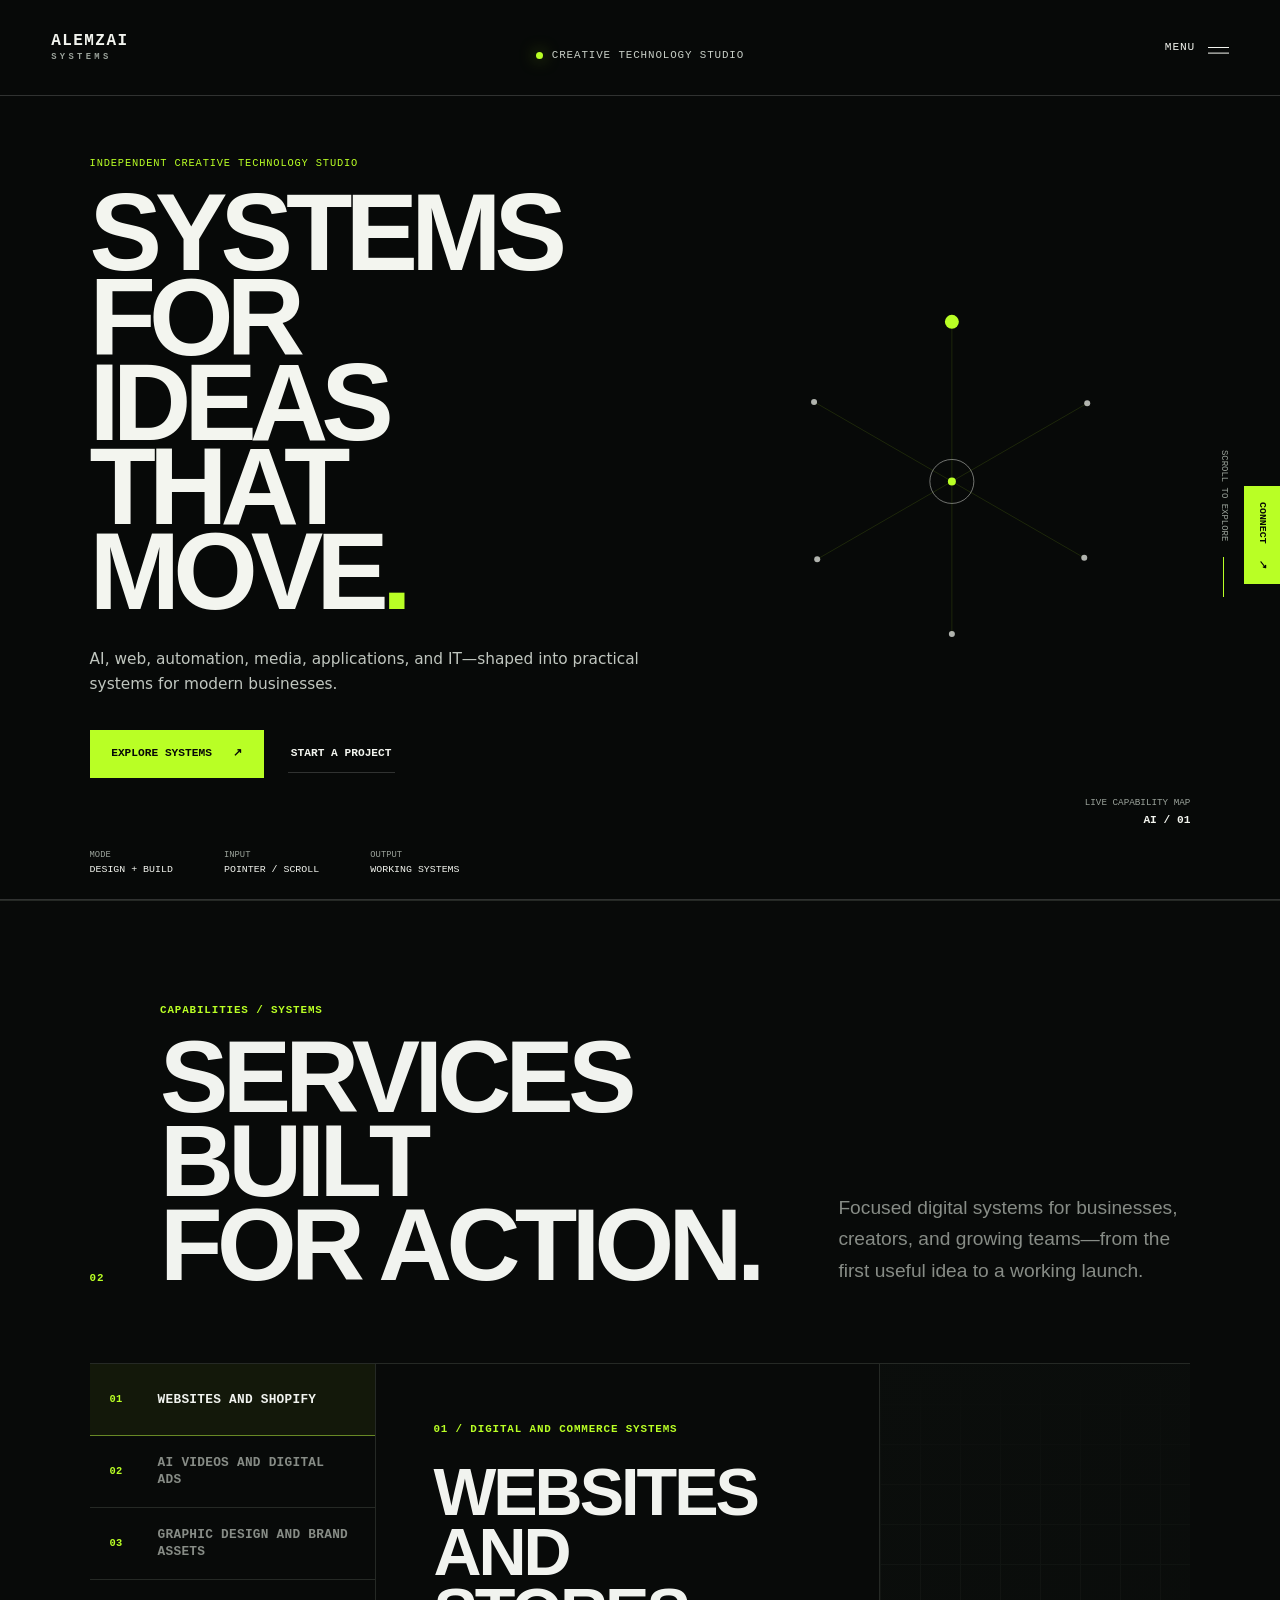
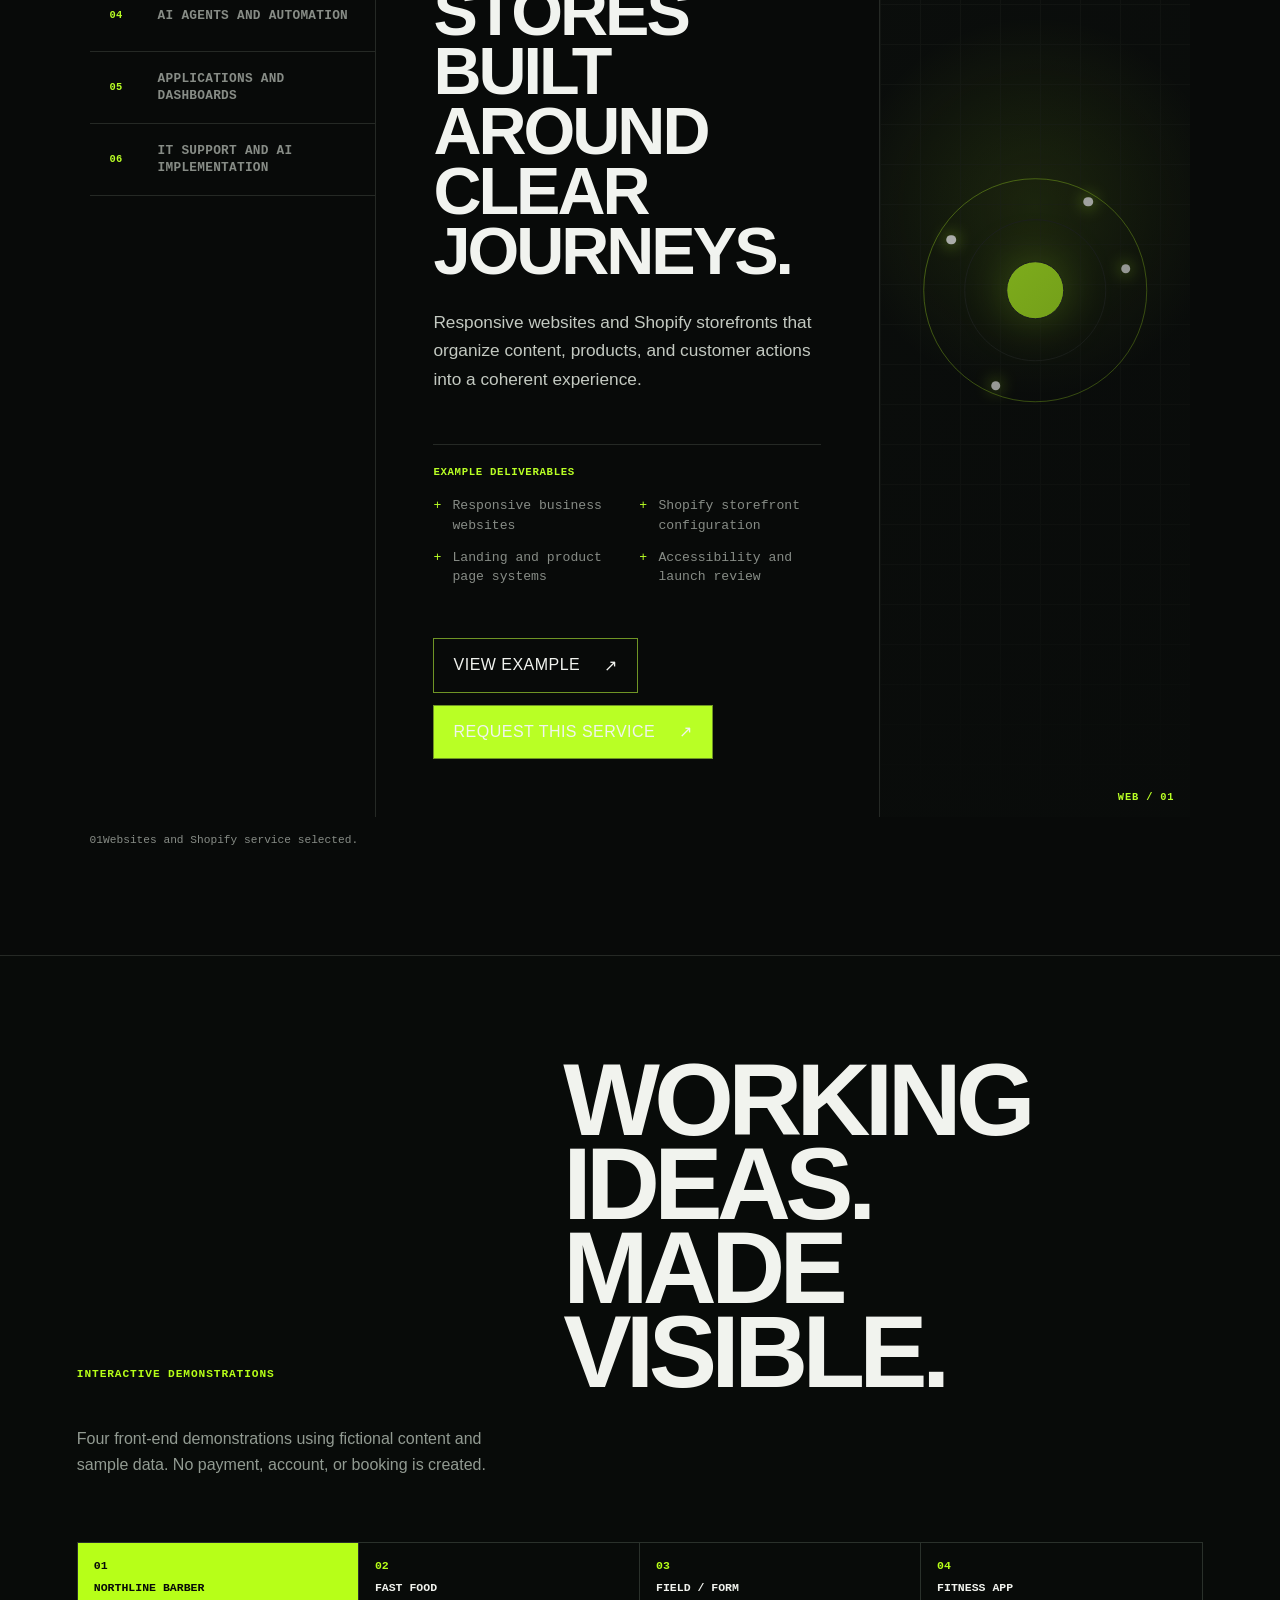
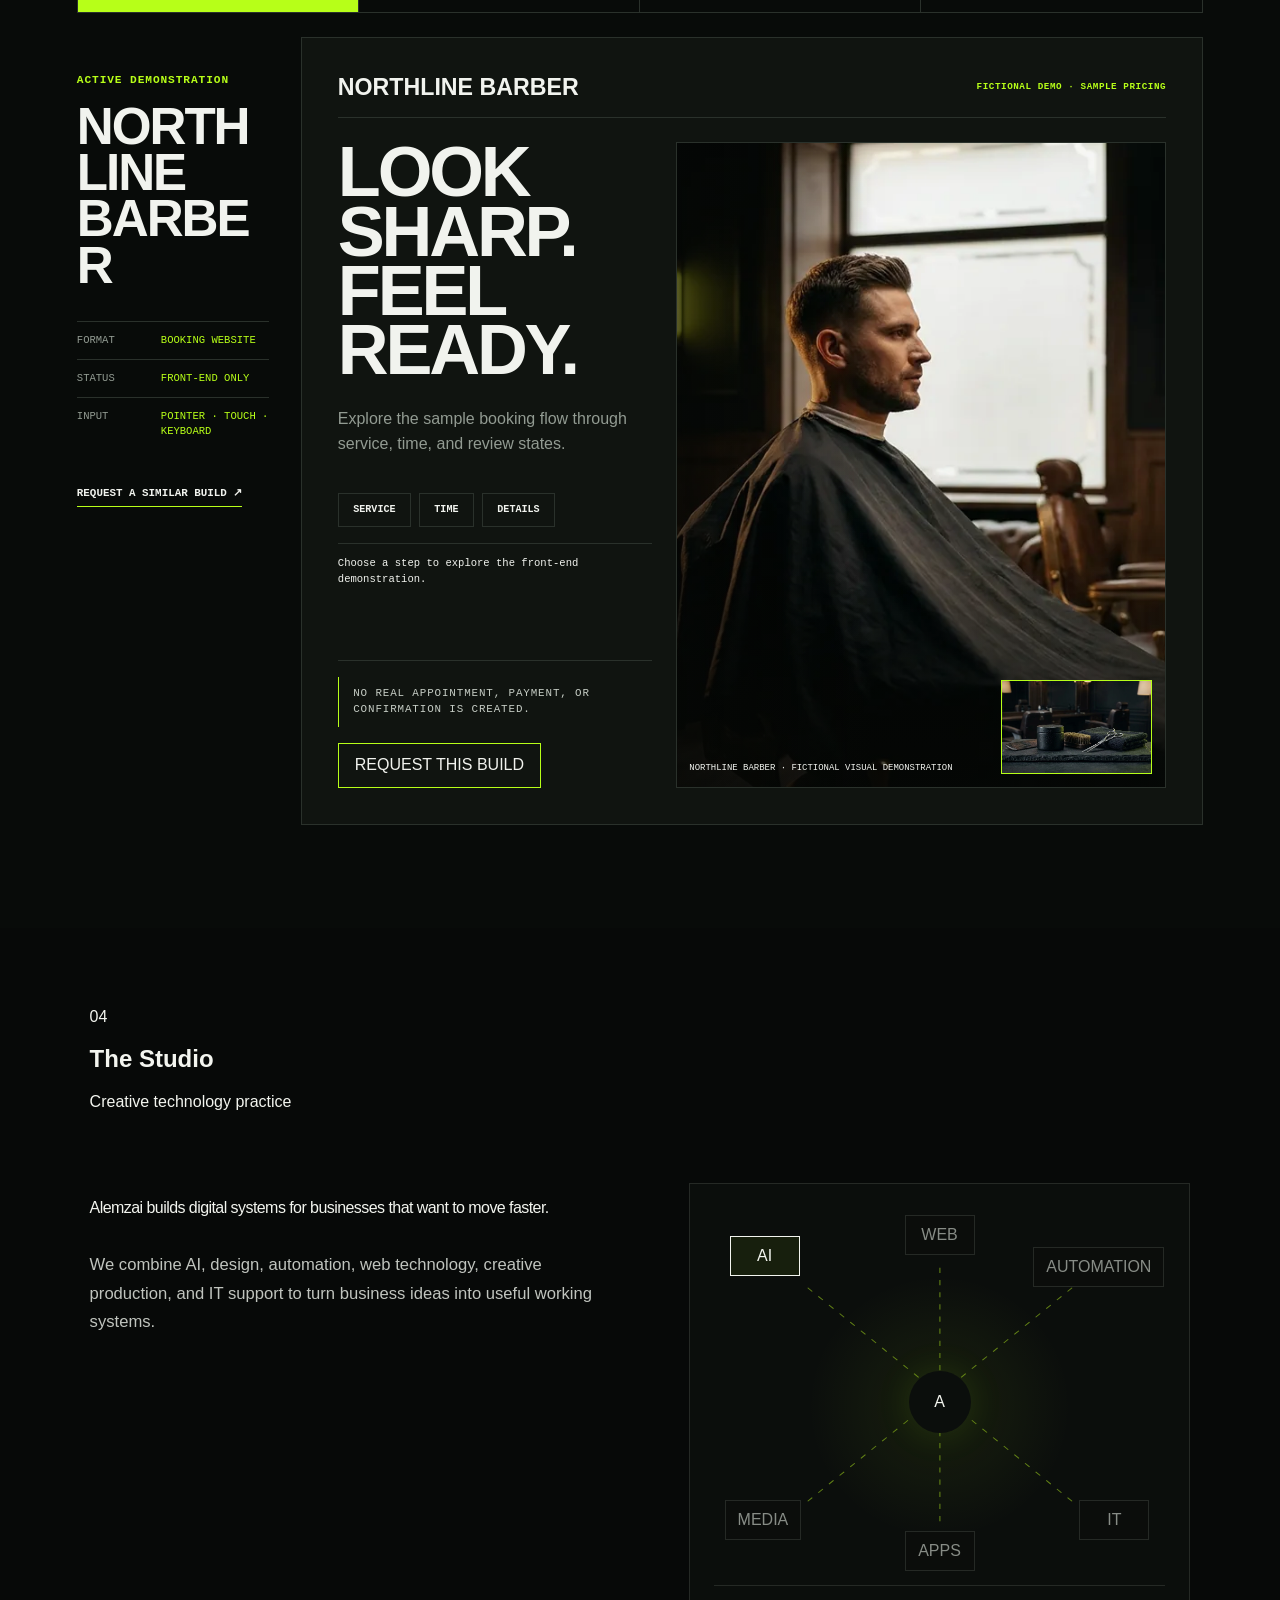
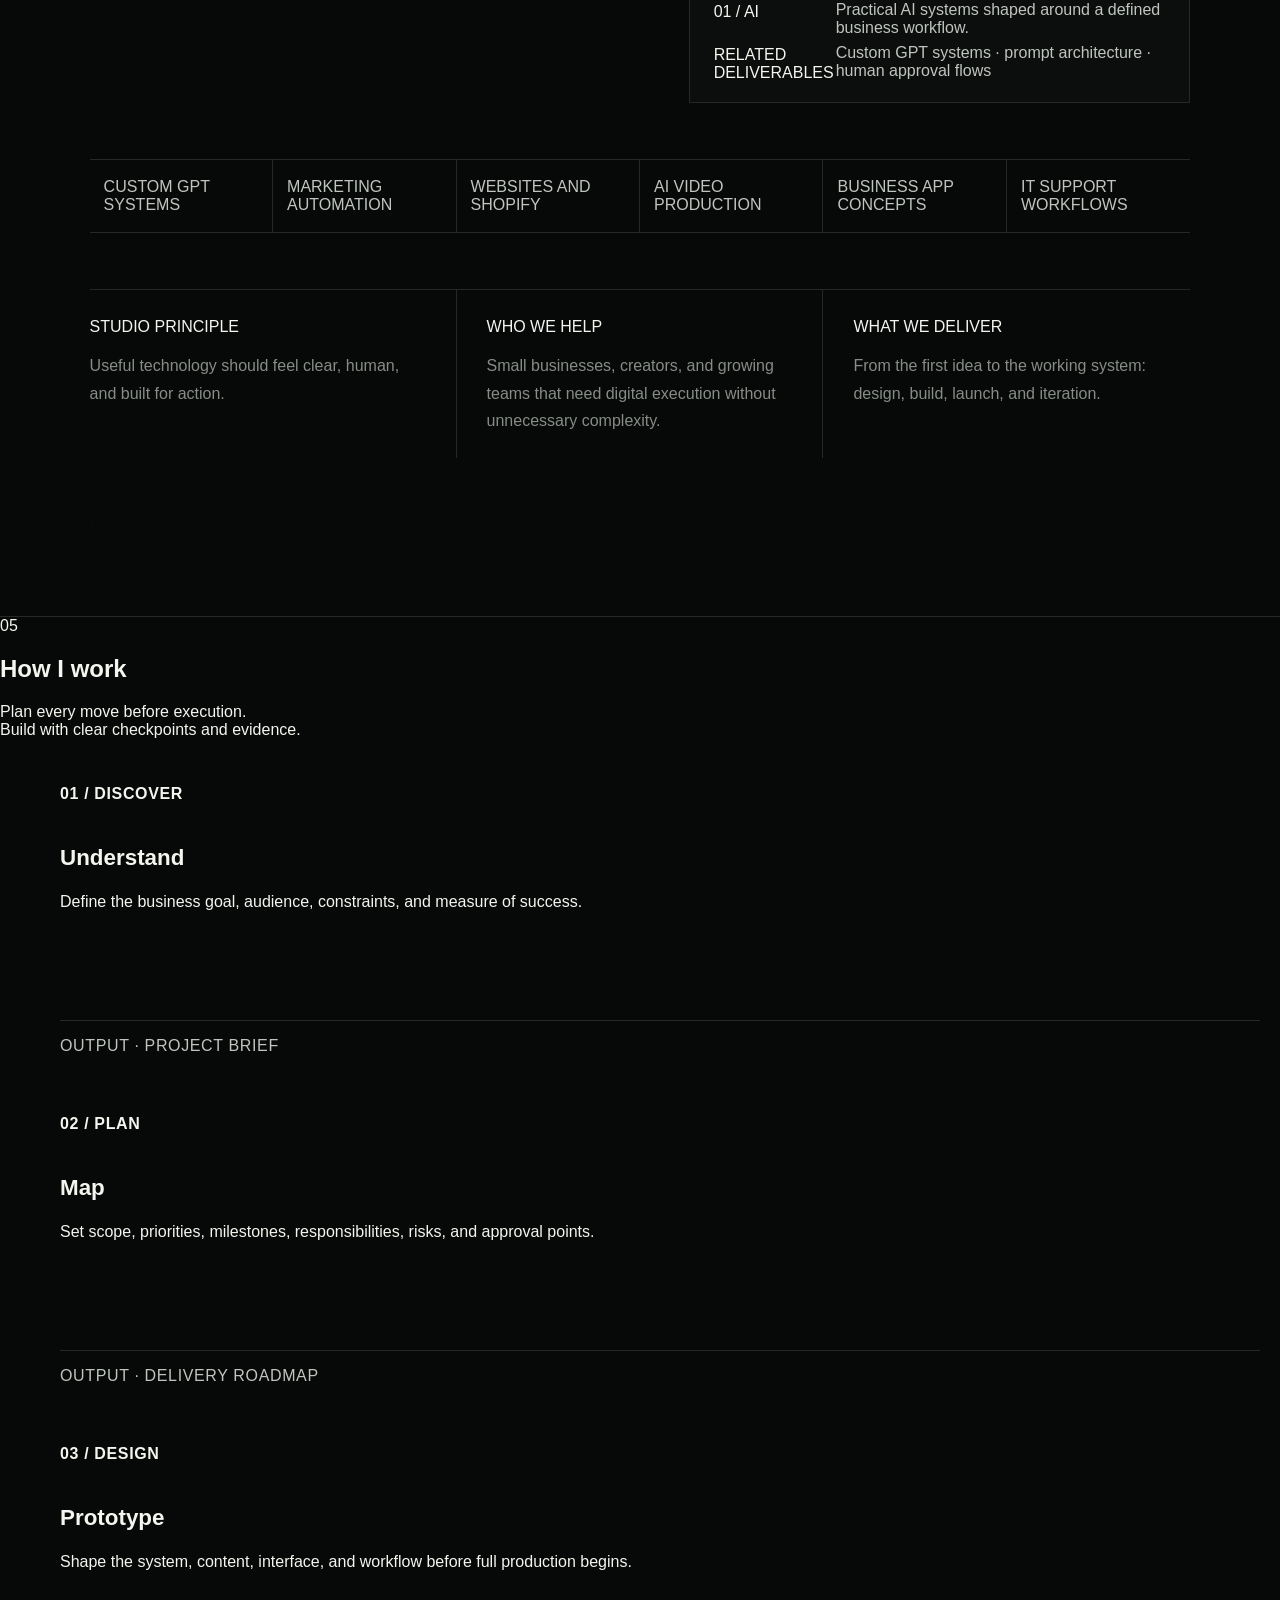
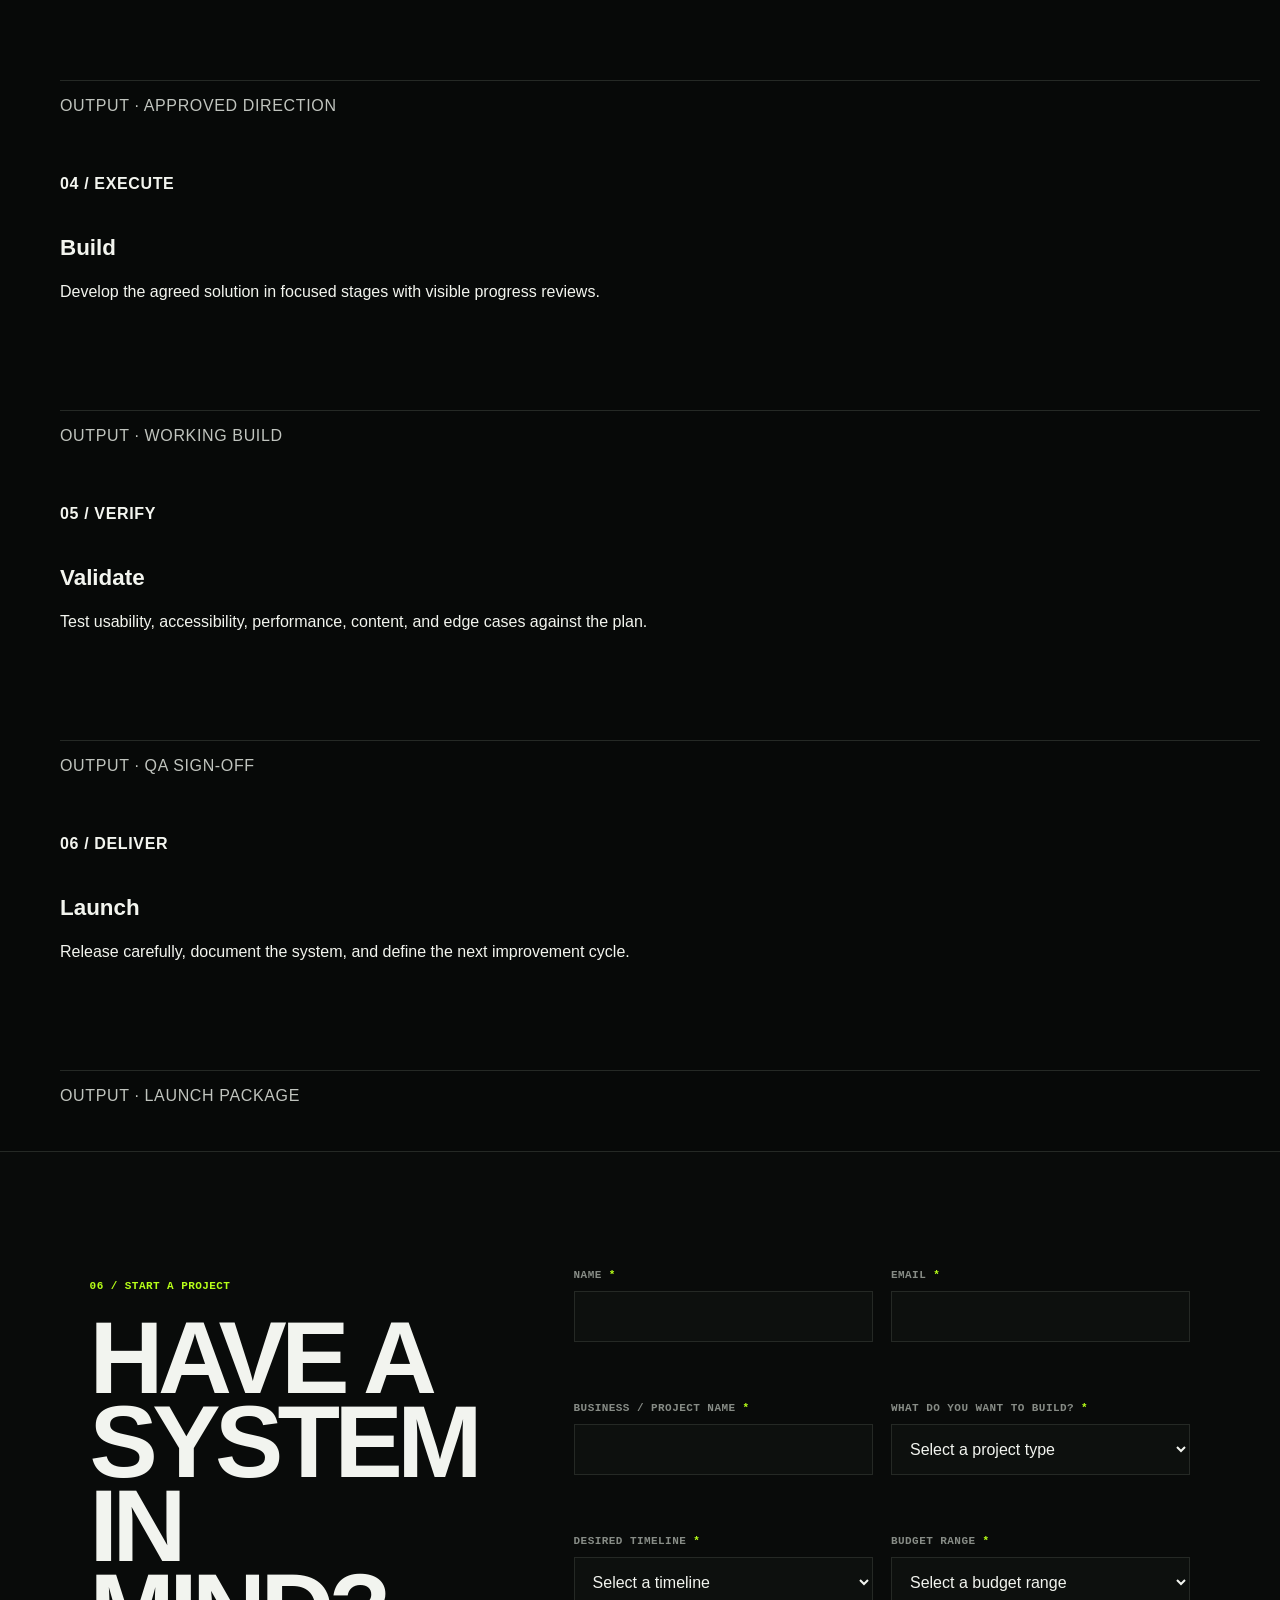
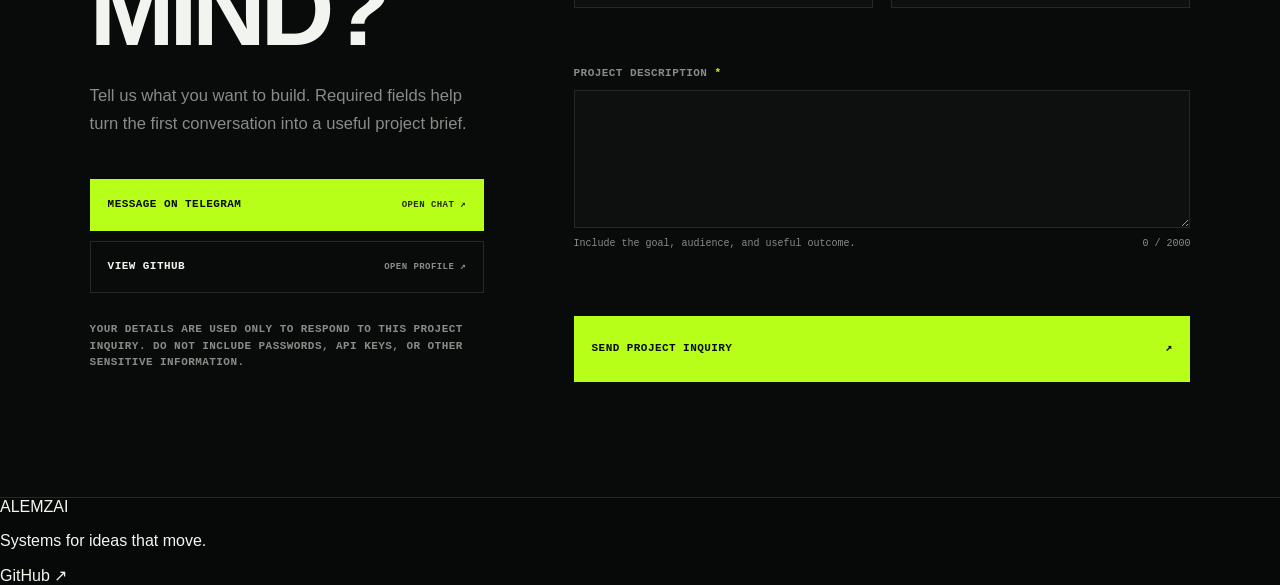
==== commit 4122bdd4: "feat: release Alemzai immersive V2" ====
--- a/index.html
+++ b/index.html
@@ -35,6 +35,7 @@
   <script src="v2/services/services.js" defer></script>
   <script src="v2/demos/demos.js" defer></script>
   <script src="v2/contact/contact.js" defer></script>
+  <script src="v2/about.js" defer></script>
   <script src="v2/integration.js" defer></script>
 </head>
 <body>
@@ -162,7 +163,7 @@
   <div class="av2-demos__selector" role="tablist" aria-label="Choose a demonstration">
     <button type="button" role="tab" aria-selected="true" aria-controls="av2-demo-panel" tabindex="0" data-demo-select="barber"><span>01</span>Northline Barber</button>
     <button type="button" role="tab" aria-selected="false" aria-controls="av2-demo-panel" tabindex="-1" data-demo-select="food"><span>02</span>Fast food</button>
-    <button type="button" role="tab" aria-selected="false" aria-controls="av2-demo-panel" tabindex="-1" data-demo-select="studio"><span>03</span>Design studio</button>
+    <button type="button" role="tab" aria-selected="false" aria-controls="av2-demo-panel" tabindex="-1" data-demo-select="studio"><span>03</span>FIELD / FORM</button>
     <button type="button" role="tab" aria-selected="false" aria-controls="av2-demo-panel" tabindex="-1" data-demo-select="fitness"><span>04</span>Fitness app</button>
   </div>
 
@@ -183,8 +184,8 @@
   </div>
 </section>
 
-    <section class="demos" id="demos" aria-labelledby="demos-title"><div class="heading client-reveal"><span>03</span><h2 id="demos-title">Demo work</h2><p>Front-end proof of capability. No backend, payments, authentication, or production data.</p></div><div class="demo-tabs" role="tablist" aria-label="Demo projects"><button class="active" type="button" role="tab" aria-selected="true" data-demo="0"><span>01</span>Barber shop</button><button type="button" role="tab" aria-selected="false" data-demo="1"><span>02</span>Fast food</button><button type="button" role="tab" aria-selected="false" data-demo="2"><span>03</span>Design studio</button><button type="button" role="tab" aria-selected="false" data-demo="3"><span>04</span>Fitness app</button></div><div class="demo-shell client-reveal"><aside class="demo-meta"><span>ACTIVE DEMO</span><h3 id="demo-name">Barber shop website</h3><dl><div><dt>Type</dt><dd id="demo-type">Responsive website</dd></div><div><dt>State</dt><dd>Front-end only</dd></div><div><dt>Input</dt><dd>Pointer / touch / keyboard</dd></div></dl><a class="text-link start-project-link" href="#start-project">Start a similar project</a></aside><div class="demo-browser" role="tabpanel" aria-live="polite"><div class="browser-bar"><i></i><i></i><i></i><span id="demo-address">preview.local/barber</span><b>DEMO</b></div><div class="demo-stage" id="demo-stage"></div></div></div></section>
-    <section class="about studio" id="about" aria-labelledby="about-title"><div class="heading client-reveal"><span>04</span><h2 id="about-title">The Studio</h2><p>Creative technology practice</p></div><div class="studio-intro client-reveal"><h3>Alemzai builds digital systems for businesses that want to move faster.</h3><p>We combine AI, design, automation, web technology, creative production, and IT support to turn business ideas into useful working systems.</p></div><div class="capability-engine client-reveal" aria-label="Interactive capability engine"><svg class="engine-lines" viewBox="0 0 100 100" preserveAspectRatio="none" aria-hidden="true"><path d="M50 50 L18 18 M50 50 L50 12 M50 50 L82 18 M50 50 L18 82 M50 50 L50 88 M50 50 L82 82"></path></svg><div class="engine-core" aria-hidden="true">A</div><div class="engine-nodes" role="list"><button type="button" class="active" data-capability="0" aria-pressed="true">AI</button><button type="button" data-capability="1" aria-pressed="false">WEB</button><button type="button" data-capability="2" aria-pressed="false">AUTOMATION</button><button type="button" data-capability="3" aria-pressed="false">MEDIA</button><button type="button" data-capability="4" aria-pressed="false">APPS</button><button type="button" data-capability="5" aria-pressed="false">IT</button></div><div class="engine-detail" aria-live="polite"><span id="capability-index">01 / AI</span><p id="capability-description"></p><b>Related deliverables</b><p id="capability-deliverables"></p></div></div><div class="capability-strip client-reveal" aria-label="Factual capabilities"><span>Custom GPT systems</span><span>Marketing automation</span><span>Websites and Shopify</span><span>AI video production</span><span>Business app concepts</span><span>IT support workflows</span></div><div class="studio-panel client-reveal"><div><span>STUDIO PRINCIPLE</span><p>Useful technology should feel clear, human, and built for action.</p></div><div><span>WHO WE HELP</span><p>Small businesses, creators, and growing teams that need digital execution without unnecessary complexity.</p></div><div><span>WHAT WE DELIVER</span><p>From the first idea to the working system: design, build, launch, and iteration.</p></div></div><a class="studio-cta button start-project-link" href="#start-project">Have a system in mind? Start a project →</a></section>
+    <section class="demos" id="demos" aria-labelledby="demos-title"><div class="heading client-reveal"><span>03</span><h2 id="demos-title">Demo work</h2><p>Front-end proof of capability. No backend, payments, authentication, or production data.</p></div><div class="demo-tabs" role="tablist" aria-label="Demo projects"><button class="active" type="button" role="tab" aria-selected="true" data-demo="0"><span>01</span>Barber shop</button><button type="button" role="tab" aria-selected="false" data-demo="1"><span>02</span>Fast food</button><button type="button" role="tab" aria-selected="false" data-demo="2"><span>03</span>FIELD / FORM</button><button type="button" role="tab" aria-selected="false" data-demo="3"><span>04</span>Fitness app</button></div><div class="demo-shell client-reveal"><aside class="demo-meta"><span>ACTIVE DEMO</span><h3 id="demo-name">Barber shop website</h3><dl><div><dt>Type</dt><dd id="demo-type">Responsive website</dd></div><div><dt>State</dt><dd>Front-end only</dd></div><div><dt>Input</dt><dd>Pointer / touch / keyboard</dd></div></dl><a class="text-link start-project-link" href="#start-project">Start a similar project</a></aside><div class="demo-browser" role="tabpanel" aria-live="polite"><div class="browser-bar"><i></i><i></i><i></i><span id="demo-address">preview.local/barber</span><b>DEMO</b></div><div class="demo-stage" id="demo-stage"></div></div></div></section>
+    <section class="about studio" id="about" aria-labelledby="about-title"><div class="heading client-reveal"><span>04</span><h2 id="about-title">The Studio</h2><p>Creative technology practice</p></div><div class="studio-intro client-reveal"><h3>Alemzai builds digital systems for businesses that want to move faster.</h3><p>We combine AI, design, automation, web technology, creative production, and IT support to turn business ideas into useful working systems.</p></div><div class="capability-engine client-reveal" aria-label="Interactive capability engine"><svg class="engine-lines" viewBox="0 0 100 100" preserveAspectRatio="none" aria-hidden="true"><path d="M50 50 L18 18 M50 50 L50 12 M50 50 L82 18 M50 50 L18 82 M50 50 L50 88 M50 50 L82 82"></path></svg><div class="engine-core" aria-hidden="true">A</div><div class="engine-nodes" role="list"><button type="button" class="active" data-capability="0" aria-pressed="true">AI</button><button type="button" data-capability="1" aria-pressed="false">WEB</button><button type="button" data-capability="2" aria-pressed="false">AUTOMATION</button><button type="button" data-capability="3" aria-pressed="false">MEDIA</button><button type="button" data-capability="4" aria-pressed="false">APPS</button><button type="button" data-capability="5" aria-pressed="false">IT</button></div><div class="engine-detail" aria-live="polite"><span id="capability-index">01 / AI</span><p id="capability-description">Practical AI systems shaped around a defined business workflow.</p><b>Related deliverables</b><p id="capability-deliverables">Custom GPT systems · prompt architecture · human approval flows</p></div></div><div class="capability-strip client-reveal" aria-label="Factual capabilities"><span>Custom GPT systems</span><span>Marketing automation</span><span>Websites and Shopify</span><span>AI video production</span><span>Business app concepts</span><span>IT support workflows</span></div><div class="studio-panel client-reveal"><div><span>STUDIO PRINCIPLE</span><p>Useful technology should feel clear, human, and built for action.</p></div><div><span>WHO WE HELP</span><p>Small businesses, creators, and growing teams that need digital execution without unnecessary complexity.</p></div><div><span>WHAT WE DELIVER</span><p>From the first idea to the working system: design, build, launch, and iteration.</p></div></div><a class="studio-cta button start-project-link" href="#start-project">Have a system in mind? Start a project →</a></section>
     <section class="approach" id="approach" aria-labelledby="approach-title"><div class="heading reveal"><span>05</span><h2 id="approach-title">How I work</h2><p>Plan every move before execution.<br>Build with clear checkpoints and evidence.</p></div><ol><li class="reveal"><b>01 / DISCOVER</b><h3>Understand</h3><p>Define the business goal, audience, constraints, and measure of success.</p><small>Output · Project brief</small></li><li class="reveal"><b>02 / PLAN</b><h3>Map</h3><p>Set scope, priorities, milestones, responsibilities, risks, and approval points.</p><small>Output · Delivery roadmap</small></li><li class="reveal"><b>03 / DESIGN</b><h3>Prototype</h3><p>Shape the system, content, interface, and workflow before full production begins.</p><small>Output · Approved direction</small></li><li class="reveal"><b>04 / EXECUTE</b><h3>Build</h3><p>Develop the agreed solution in focused stages with visible progress reviews.</p><small>Output · Working build</small></li><li class="reveal"><b>05 / VERIFY</b><h3>Validate</h3><p>Test usability, accessibility, performance, content, and edge cases against the plan.</p><small>Output · QA sign-off</small></li><li class="reveal"><b>06 / DELIVER</b><h3>Launch</h3><p>Release carefully, document the system, and define the next improvement cycle.</p><small>Output · Launch package</small></li></ol></section>
 <section class="ac-contact" id="start-project" aria-labelledby="contact-title" data-alemzai-contact data-form-endpoint="https://formspree.io/f/xaeydedk" data-telegram-url="https://t.me/ALEMZAISYSTEMS">
   <div class="ac-contact__intro">
@@ -192,16 +193,8 @@
     <h2 id="contact-title">Have a system<br>in mind?</h2>
     <p>Tell us what you want to build. Required fields help turn the first conversation into a useful project brief.</p>
     <div class="ac-contact__direct" aria-label="Direct contact options">
-      <div class="ac-contact__telegram-block">
-        <a class="ac-contact__telegram" href="#" aria-disabled="true" data-telegram-link>Message on Telegram ↗ <span data-telegram-state>Not configured</span></a>
-        <div class="ac-contact__telegram-qr">
-          <span>QR / TELEGRAM</span>
-          <img src="public/assets/contact/telegram-qr.svg" width="176" height="176" alt="QR code opening the Alemzai Systems Telegram contact">
-          <b>@ALEMZAISYSTEMS</b>
-          <small>Scan to open Telegram</small>
-        </div>
-      </div>
-      <a class="ac-contact__email" href="mailto:alemzai.systems@gmail.com">alemzai.systems@gmail.com <span aria-hidden="true">↗</span></a>
+      <a class="ac-contact__telegram" href="https://t.me/ALEMZAISYSTEMS" target="_blank" rel="noopener noreferrer" data-telegram-link>Message on Telegram <span data-telegram-state>Open chat ↗</span></a>
+      <a class="ac-contact__github" href="https://github.com/gadgetskpm-ctrl" target="_blank" rel="me noopener noreferrer">View GitHub <span aria-hidden="true">Open profile ↗</span></a>
     </div>
     <p class="ac-contact__privacy">Your details are used only to respond to this project inquiry. Do not include passwords, API keys, or other sensitive information.</p>
   </div>
@@ -276,9 +269,8 @@
 
     <div class="ac-contact__actions ac-contact__field--wide">
       <button type="submit" data-submit-button>Send project inquiry <span aria-hidden="true">↗</span></button>
-      <a href="mailto:alemzai.systems@gmail.com?subject=Alemzai%20Systems%20project%20inquiry">Use email instead</a>
-    </div>
-    <div class="ac-contact__status ac-contact__field--wide" role="status" aria-live="polite" aria-atomic="true" data-form-status>No inquiry has been sent.</div>
+    </div>
+    <div class="ac-contact__status ac-contact__field--wide" role="status" aria-live="polite" aria-atomic="true" data-form-status></div>
   </form>
 </section>
 
--- a/client.css
+++ b/client.css
@@ -25,3 +25,5 @@
 @media(max-width:760px){.barber-layout{grid-template-columns:1fr}.barber-copy{padding-top:18px}.barber-visual{min-height:320px;margin-top:0}.barber-copy .micro-tabs{margin-top:20px}}
 @media(max-width:560px){.barber-demo{padding-inline:14px}.barber-demo header{align-items:center;gap:12px}.barber-demo header .demo-cta{margin:0 0 0 auto;padding:10px;font-size:8px}.barber-prices{grid-template-columns:1fr}.barber-state-panel{min-height:116px}.barber-visual{min-height:260px;aspect-ratio:4/3}.barber-secondary{width:33%;right:10px;bottom:10px}.barber-visual figcaption{left:10px;bottom:10px}.barber-image-stage img{object-position:center}}
 @media(prefers-reduced-motion:reduce){.barber-image-stage img{transition:none!important;clip-path:none!important;transform:none!important}.barber-secondary{transition:none!important}}
+.studio .studio-cta{color:#090b0a}
+.studio .studio-cta:hover,.studio .studio-cta:focus-visible{color:#090b0a;background:#d0ff6d}
--- a/v2/demos/demos.css
+++ b/v2/demos/demos.css
@@ -70,6 +70,74 @@
 .av2-card b { display: block; text-transform: uppercase; font: 700 .75rem/1.35 ui-monospace, SFMono-Regular, Consolas, monospace; }
 .av2-card span { color: var(--demo-muted); display: block; margin-top: .55rem; font: .64rem/1.45 ui-monospace, SFMono-Regular, Consolas, monospace; }
 .av2-card strong { color: var(--demo-acid); display: block; margin-top: .7rem; }
+.av2-food { gap: 1.5rem; }
+.av2-food__hero { position: relative; min-height: clamp(24rem, 48vw, 36rem); overflow: hidden; border: 1px solid var(--demo-line); background: #050705; }
+.av2-food__hero::after { content: ""; position: absolute; inset: 0; background: linear-gradient(90deg, rgba(4,6,4,.9) 0%, rgba(4,6,4,.58) 40%, rgba(4,6,4,.08) 72%), linear-gradient(0deg, rgba(4,6,4,.62), transparent 48%); pointer-events: none; }
+.av2-food__hero img { position: absolute; inset: 0; width: 100%; height: 100%; object-fit: cover; object-position: center; }
+.av2-food__hero-copy { position: relative; z-index: 1; display: flex; flex-direction: column; justify-content: flex-end; width: min(60%, 42rem); min-height: inherit; padding: clamp(1.3rem, 4vw, 3.5rem); }
+.av2-food__hero-copy > span, .av2-food__menu-head span { color: var(--demo-acid); font: 700 .62rem/1.4 ui-monospace, SFMono-Regular, Consolas, monospace; letter-spacing: .08em; text-transform: uppercase; }
+.av2-food__hero h4 { margin: .8rem 0 1rem; font-size: clamp(3.4rem, 7vw, 7.3rem); }
+.av2-food__hero p { max-width: 34rem; margin: 0; color: #d1d6cf; line-height: 1.55; }
+.av2-food__menu-head { display: flex; align-items: end; justify-content: space-between; gap: 1rem 2rem; }
+.av2-food__menu-head h5 { margin: .45rem 0 0; font-size: clamp(1.7rem, 3vw, 3rem); line-height: 1; text-transform: uppercase; }
+.av2-food__menu-head .av2-controls { margin-top: 0; justify-content: flex-end; }
+.av2-food__grid { grid-template-columns: repeat(2, minmax(0, 1fr)); gap: 1rem; margin-top: 0; }
+.av2-food-card { display: grid; grid-template-columns: minmax(8rem, .72fr) minmax(0, 1fr); gap: 1rem; padding: 0; overflow: hidden; background: #0c100d; }
+.av2-food-card img { display: block; width: 100%; height: 100%; min-height: 11rem; object-fit: cover; }
+.av2-food-card > div { display: flex; flex-direction: column; min-width: 0; padding: 1.15rem 1.15rem 1.15rem 0; }
+.av2-food-card b { font-size: .8rem; }
+.av2-food-card strong { margin-top: auto; padding-top: 1rem; font-size: 1rem; }
+.av2-food__footer { display: grid; grid-template-columns: max-content minmax(0, 1fr); gap: 1rem; align-items: start; }
+.av2-food__footer .av2-action, .av2-food__footer .av2-status { margin-top: 0; }
+
+.av2-studio { gap: clamp(1.2rem, 2.5vw, 2rem); }
+.av2-studio__intro { display: grid; grid-template-columns: minmax(0, 1.4fr) minmax(15rem, .6fr); gap: 1.5rem 3rem; align-items: end; }
+.av2-studio__intro > div > span, .av2-studio-modal__copy > span { color: var(--demo-acid); font: 700 .62rem/1.4 ui-monospace, SFMono-Regular, Consolas, monospace; letter-spacing: .08em; text-transform: uppercase; }
+.av2-studio__intro h4 { max-width: 58rem; margin-bottom: 0; }
+.av2-studio__intro > p { color: var(--demo-muted); margin: 0; line-height: 1.6; }
+.av2-studio__meta { display: grid; grid-template-columns: repeat(4, minmax(0, 1fr)); margin: 0; border-block: 1px solid var(--demo-line); }
+.av2-studio__meta div { min-width: 0; padding: .85rem 1rem; border-right: 1px solid var(--demo-line); }
+.av2-studio__meta div:first-child { padding-left: 0; }
+.av2-studio__meta div:last-child { border-right: 0; }
+.av2-studio__meta dt, .av2-studio__meta dd { font: 700 .58rem/1.5 ui-monospace, SFMono-Regular, Consolas, monospace; text-transform: uppercase; }
+.av2-studio__meta dt { color: var(--demo-muted); }
+.av2-studio__meta dd { color: var(--demo-acid); margin: .2rem 0 0; }
+.av2-studio > .av2-controls { margin-top: 0; }
+.av2-studio-gallery { display: grid; grid-template-columns: repeat(2, minmax(0, 1fr)); gap: 1rem; }
+.av2-studio-card { min-width: 0; margin: 0; border: 1px solid var(--demo-line); background: #0b0e0c; overflow: hidden; }
+.av2-studio-card--hero { grid-column: 1 / -1; }
+.av2-studio-card__open { position: relative; display: block; width: 100%; padding: 0; overflow: hidden; border: 0; background: #050705; cursor: zoom-in; text-align: left; }
+.av2-studio-card__open img { display: block; width: 100%; height: auto; aspect-ratio: 1586 / 992; object-fit: cover; transform: scale(1.001); transform-origin: center; transition: transform .45s cubic-bezier(.22,1,.36,1), filter .45s ease; }
+.av2-studio-card__open > span { position: absolute; right: .75rem; bottom: .75rem; padding: .55rem .65rem; color: #080b09; background: var(--demo-acid); font: 700 .56rem/1 ui-monospace, SFMono-Regular, Consolas, monospace; text-transform: uppercase; }
+.av2-studio-card__open:hover img, .av2-studio-card__open:focus-visible img { transform: scale(1.018); filter: brightness(1.04); }
+.av2-studio-card figcaption { padding: .9rem 1rem 1rem; }
+.av2-studio-card figcaption b { display: block; font: 700 .7rem/1.4 ui-monospace, SFMono-Regular, Consolas, monospace; text-transform: uppercase; }
+.av2-studio-card figcaption p { color: var(--demo-muted); margin: .45rem 0 0; font-size: .82rem; line-height: 1.5; }
+.av2-studio-card--identity { display: flex; }
+.av2-studio-identity { display: grid; grid-template-columns: minmax(0, 1fr) minmax(10rem, .55fr); gap: 1rem; width: 100%; min-height: 100%; padding: clamp(1rem, 2.5vw, 2rem); background: #efede3; color: #090b09; }
+.av2-studio-wordmark { grid-column: 1 / -1; align-self: start; font-size: clamp(2.5rem, 5vw, 5.4rem); font-weight: 800; line-height: .86; letter-spacing: -.07em; }
+.av2-studio-wordmark i { color: #92d900; font-style: normal; }
+.av2-studio-tokens { display: grid; grid-template-columns: 1fr 1fr; align-self: end; border: 1px solid #1a1e1b; }
+.av2-studio-tokens span { display: flex; align-items: flex-end; min-height: 4.5rem; padding: .45rem; border: 1px solid rgba(0,0,0,.32); font: 700 .48rem/1.2 ui-monospace, SFMono-Regular, Consolas, monospace; text-transform: uppercase; }
+.av2-studio-tokens .is-black { color: #efede3; background: #070908; }
+.av2-studio-tokens .is-paper { background: #efede3; }
+.av2-studio-tokens .is-graphite { color: #efede3; background: #353a36; }
+.av2-studio-tokens .is-lime { background: #b7ff18; }
+.av2-studio-grid-sample { display: grid; grid-template-columns: repeat(3, 1fr); align-self: end; aspect-ratio: 1.4; border: 1px solid #1a1e1b; }
+.av2-studio-grid-sample i { border: 1px solid rgba(0,0,0,.32); }
+.av2-studio-grid-sample i:nth-child(2), .av2-studio-grid-sample i:nth-child(6) { background: #b7ff18; }
+.av2-studio-identity p { grid-column: 1 / -1; margin: 0; max-width: 34rem; font-size: .8rem; line-height: 1.45; }
+.av2-studio__footer { display: grid; grid-template-columns: max-content minmax(0, 1fr); gap: 1rem; align-items: start; }
+.av2-studio__footer .av2-action, .av2-studio__footer .av2-status { margin-top: 0; }
+.av2-studio__disclosure { margin: 0; color: var(--demo-muted); font: .58rem/1.45 ui-monospace, SFMono-Regular, Consolas, monospace; text-transform: uppercase; }
+.av2-studio-modal { width: min(92vw, 76rem); max-height: 90vh; margin: auto; padding: 0; overflow: auto; border: 1px solid var(--demo-line); color: var(--demo-ink); background: #080b09; }
+.av2-studio-modal::backdrop { background: rgba(0,0,0,.86); }
+.av2-studio-modal__close { position: sticky; z-index: 2; top: .75rem; float: right; margin: .75rem; padding: .7rem .8rem; border: 1px solid var(--demo-acid); color: #080b09; background: var(--demo-acid); cursor: pointer; font: 700 .62rem/1 ui-monospace, SFMono-Regular, Consolas, monospace; text-transform: uppercase; }
+.av2-studio-modal__media { clear: both; padding: 0 clamp(1rem, 3vw, 2rem); }
+.av2-studio-modal__media img { display: block; width: 100%; height: auto; aspect-ratio: 1586 / 992; object-fit: contain; background: #050705; }
+.av2-studio-modal__copy { padding: 1.25rem clamp(1rem, 3vw, 2rem) 2rem; }
+.av2-studio-modal__copy h5 { margin: .55rem 0; font-size: clamp(1.8rem, 4vw, 3.5rem); line-height: .95; text-transform: uppercase; }
+.av2-studio-modal__copy p { max-width: 48rem; margin: 0; color: var(--demo-muted); line-height: 1.55; }
 .av2-mobile-nav { margin-top: auto; display: grid; grid-template-columns: repeat(4, 1fr); border: 1px solid var(--demo-line); }
 .av2-mobile-nav button { border: 0; border-right: 1px solid var(--demo-line); padding: .8rem .4rem; background: transparent; cursor: pointer; text-transform: uppercase; font: 700 .58rem/1 ui-monospace, SFMono-Regular, Consolas, monospace; }
 .av2-mobile-nav button:last-child { border-right: 0; }
@@ -83,6 +151,14 @@
   .av2-demo__meta { display: grid; grid-template-columns: 1fr 1fr; gap: 1rem; }
   .av2-demo__meta > p, .av2-demo__meta h3 { grid-column: 1 / -1; }
   .av2-barber__media { min-height: 24rem; margin-top: 0; }
+  .av2-food__menu-head { align-items: flex-start; flex-direction: column; }
+  .av2-food__menu-head .av2-controls { justify-content: flex-start; }
+  .av2-food-card { grid-template-columns: minmax(7rem, .58fr) minmax(0, 1fr); }
+  .av2-studio__intro { grid-template-columns: 1fr; align-items: start; }
+  .av2-studio__meta { grid-template-columns: 1fr 1fr; }
+  .av2-studio__meta div:nth-child(2) { border-right: 0; }
+  .av2-studio__meta div:nth-child(-n+2) { border-bottom: 1px solid var(--demo-line); }
+  .av2-studio__meta div:nth-child(3) { padding-left: 0; }
 }
 
 @media (max-width: 560px) {
@@ -99,8 +175,27 @@
   .av2-grid, .av2-price-grid { grid-template-columns: 1fr; }
   .av2-barber__media { min-height: 18rem; aspect-ratio: 4 / 3; }
   .av2-barber__tools { width: 34%; }
+  .av2-food__hero { min-height: 31rem; }
+  .av2-food__hero::after { background: linear-gradient(0deg, rgba(4,6,4,.96) 0%, rgba(4,6,4,.48) 64%, rgba(4,6,4,.12)); }
+  .av2-food__hero img { object-position: 58% center; }
+  .av2-food__hero-copy { width: 100%; padding: 1.2rem; }
+  .av2-food__hero h4 { font-size: clamp(3.5rem, 17vw, 5rem); }
+  .av2-food__menu-head .av2-controls { display: grid; grid-template-columns: repeat(2, minmax(0, 1fr)); width: 100%; }
+  .av2-food__menu-head .av2-controls button:first-child { grid-column: 1 / -1; }
+  .av2-food__grid { grid-template-columns: 1fr; }
+  .av2-food-card { grid-template-columns: minmax(7.25rem, .7fr) minmax(0, 1fr); }
+  .av2-food-card img { min-height: 10rem; }
+  .av2-food__footer { grid-template-columns: 1fr; }
+  .av2-studio-gallery, .av2-studio__footer { grid-template-columns: 1fr; }
+  .av2-studio-card--hero { grid-column: auto; }
+  .av2-studio-identity { grid-template-columns: 1fr; }
+  .av2-studio-wordmark, .av2-studio-identity p { grid-column: auto; }
+  .av2-studio__meta { grid-template-columns: 1fr; }
+  .av2-studio__meta div { padding-left: 0; border-right: 0; border-bottom: 1px solid var(--demo-line); }
+  .av2-studio__meta div:last-child { border-bottom: 0; }
 }
 
 @media (prefers-reduced-motion: reduce) {
   .av2-demos *, .av2-demos *::before, .av2-demos *::after { scroll-behavior: auto !important; animation-duration: .001ms !important; animation-iteration-count: 1 !important; transition-duration: .001ms !important; }
-}
+  .av2-studio-card__open img { transform: none !important; filter: none !important; }
+}
--- a/v2/contact/telegram.css
+++ b/v2/contact/telegram.css
@@ -1,9 +1,3 @@
-.ac-contact__telegram-block {
-  display: grid;
-  grid-template-columns: minmax(0, 1fr) 164px;
-  gap: 12px;
-}
-
 .ac-contact__telegram {
   align-self: stretch;
   border-color: var(--ac-acid) !important;
@@ -14,37 +8,16 @@
 .ac-contact__telegram:hover,
 .ac-contact__telegram:focus-visible { background: #d0ff6d !important; }
 .ac-contact__telegram span { color: #27300f !important; }
+.ac-contact__github span { color: var(--ac-muted); font-size: 9px; }
+.ac-contact__github:hover span,
+.ac-contact__github:focus-visible span { color: var(--ac-acid); }
+.ac-contact__direct { max-width: 420px; }
+.ac-contact__actions { grid-template-columns: 1fr; }
 
-.ac-contact__telegram-qr {
-  display: grid;
-  place-items: center;
-  min-height: 164px;
-  padding: 12px;
-  border: 1px solid var(--ac-line);
-  background: #f2f4ef;
-  color: #090b0a;
-  text-align: center;
-}
-
-.ac-contact__telegram-qr > span,
-.ac-contact__telegram-qr small {
-  font: 700 8px/1.2 var(--mono, monospace);
-  letter-spacing: .08em;
-  text-transform: uppercase;
-}
-
-.ac-contact__telegram-qr img {
-  display: block;
-  width: min(112px, 100%);
-  height: auto;
-  aspect-ratio: 1;
-}
-.ac-contact__telegram-qr b { font: 700 9px var(--mono, monospace); }
 .ac-contact__status a { color: inherit; text-decoration: underline; text-underline-offset: 3px; }
 .ac-contact__status a:focus-visible { outline: 2px solid currentColor; outline-offset: 3px; }
+.ac-contact__status:empty { display: none; }
 
 @media (max-width: 900px) {
-  .ac-contact__telegram-block { display: block; }
-  .ac-contact__telegram-qr { display: none; }
   .ac-contact__telegram { min-height: 62px; font-size: 12px; }
 }
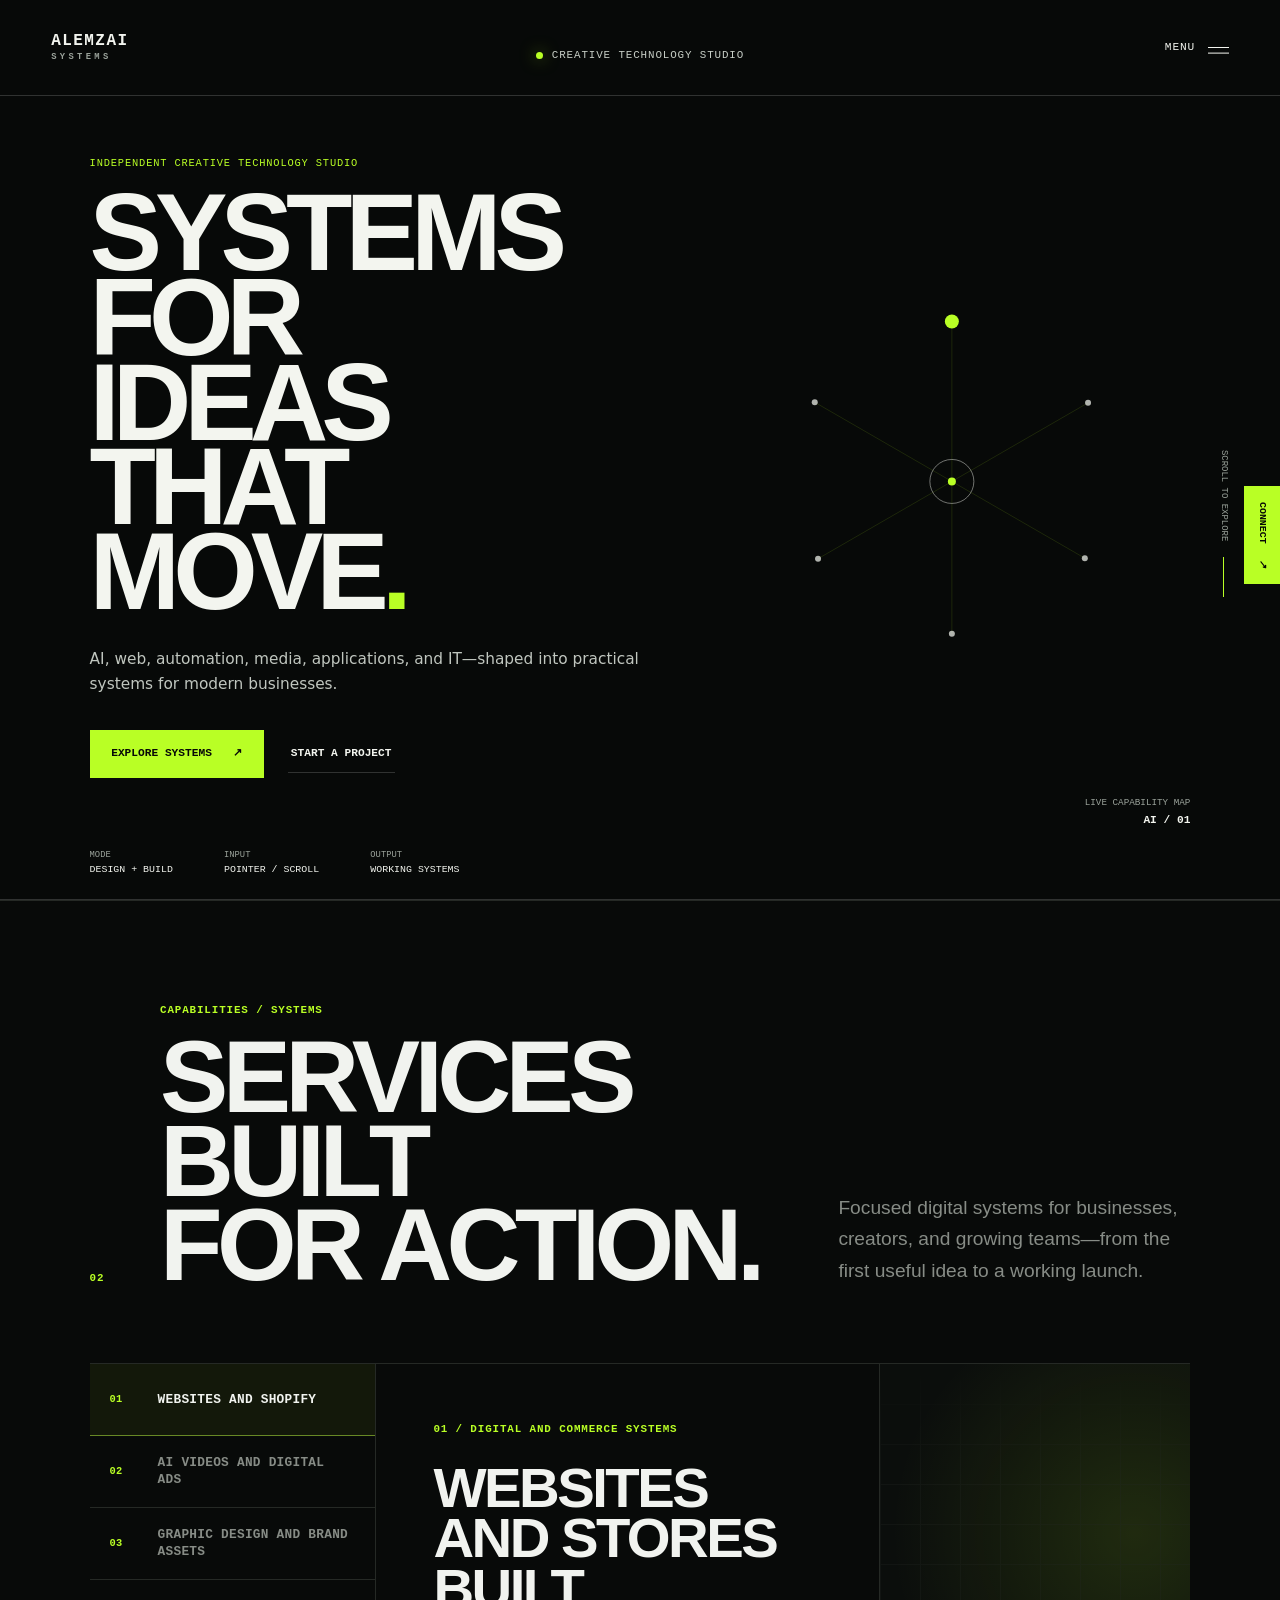
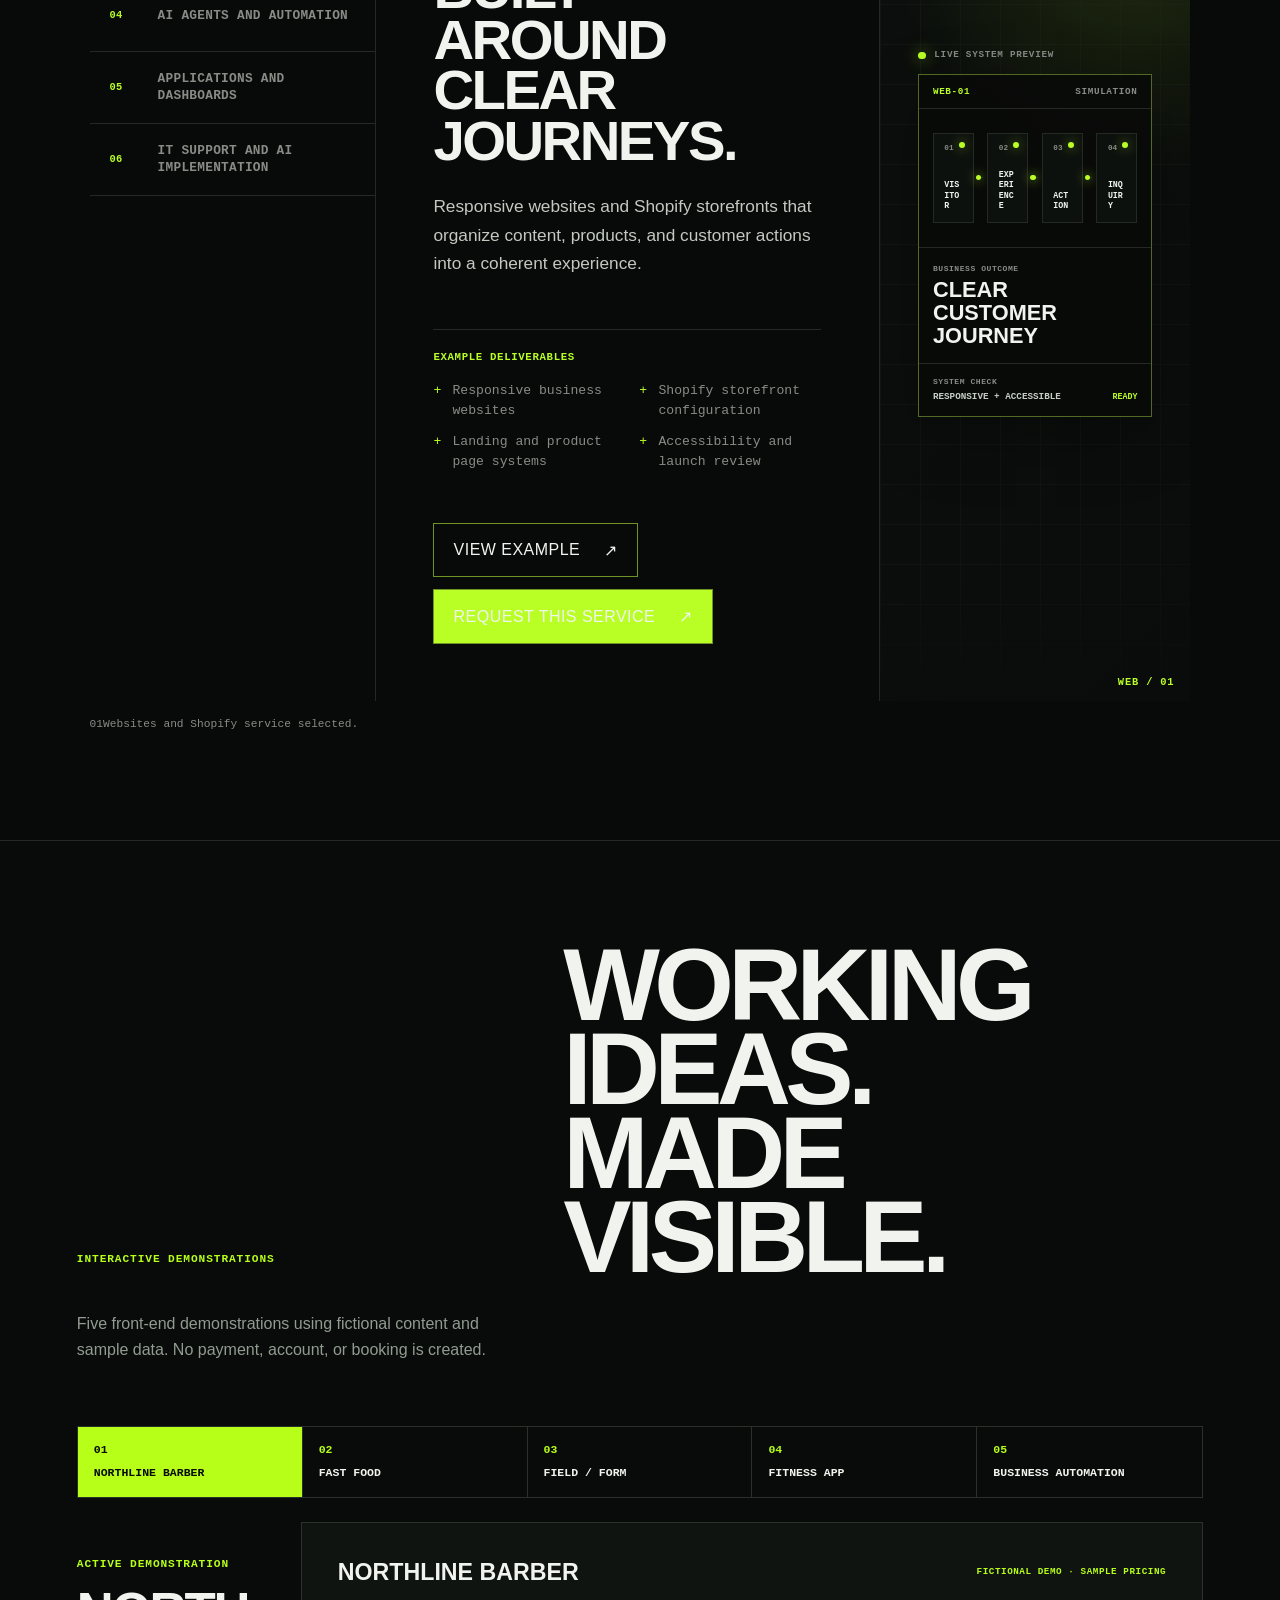
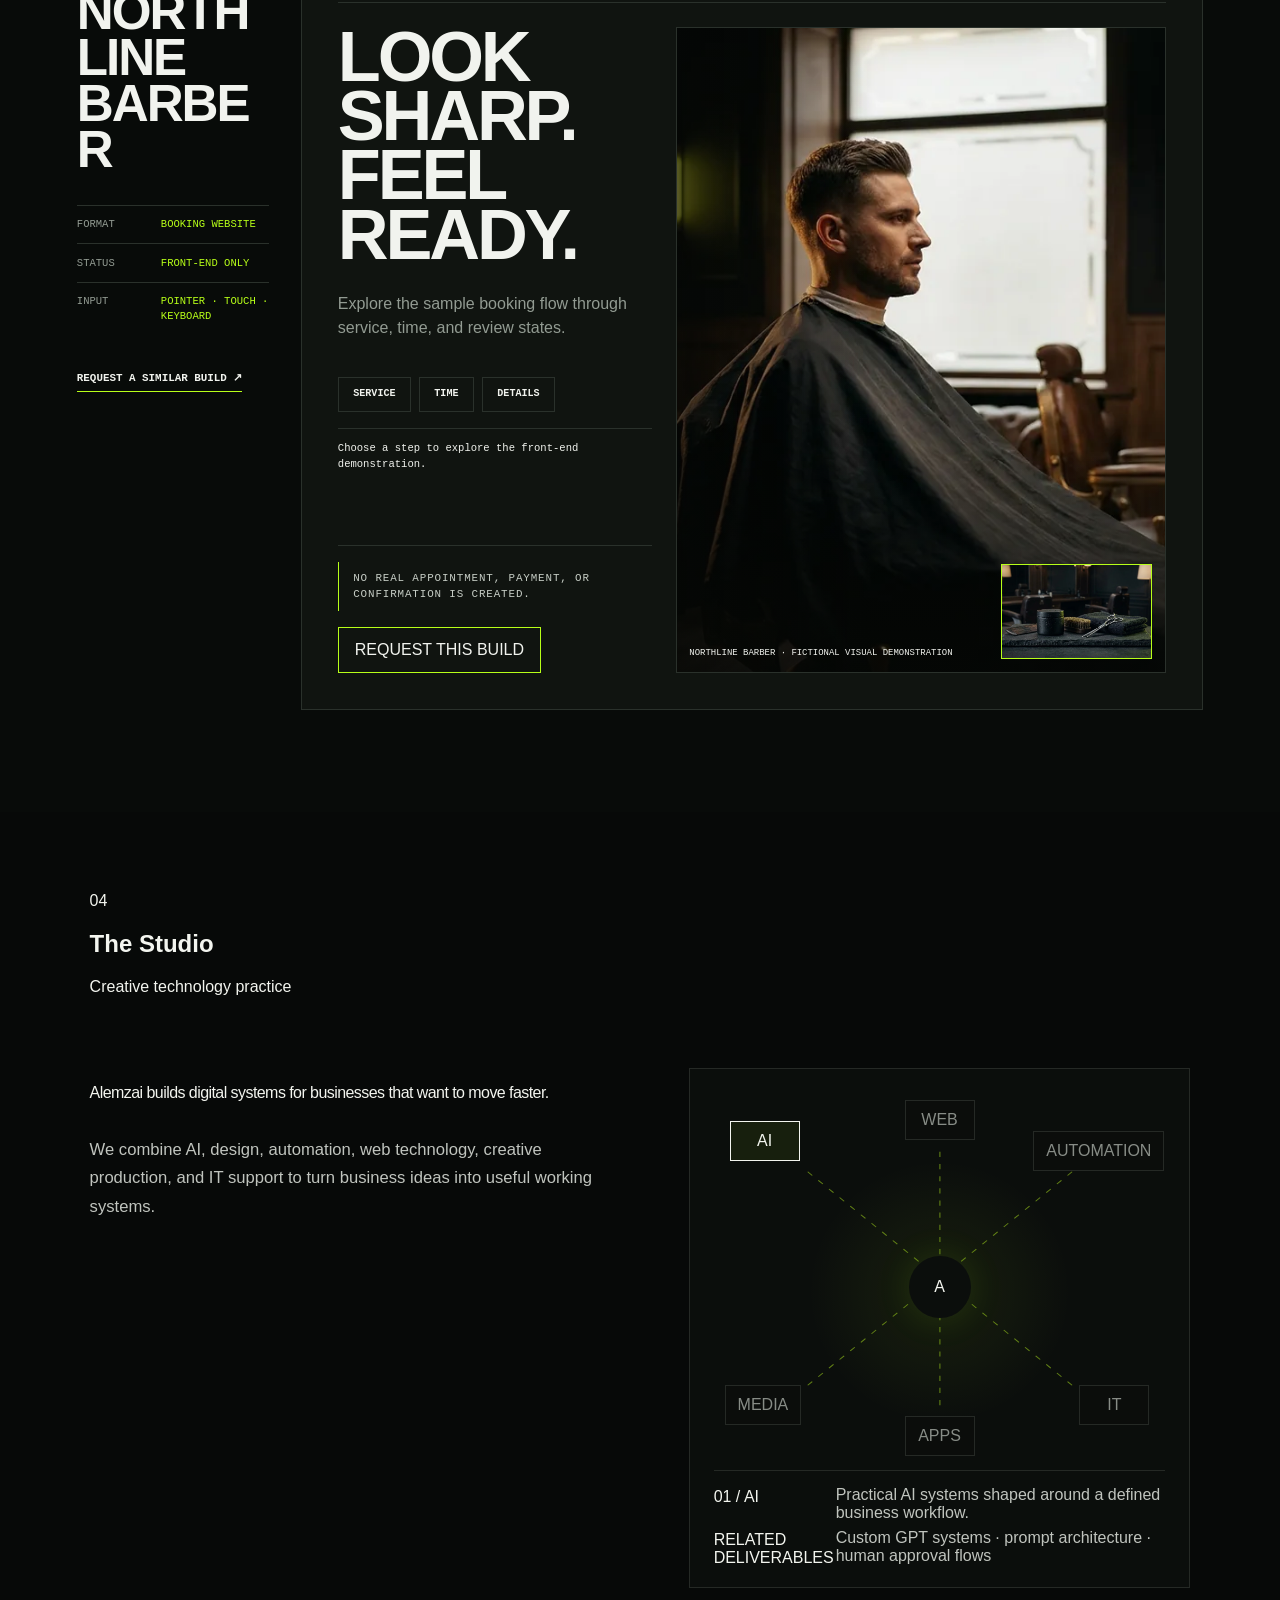
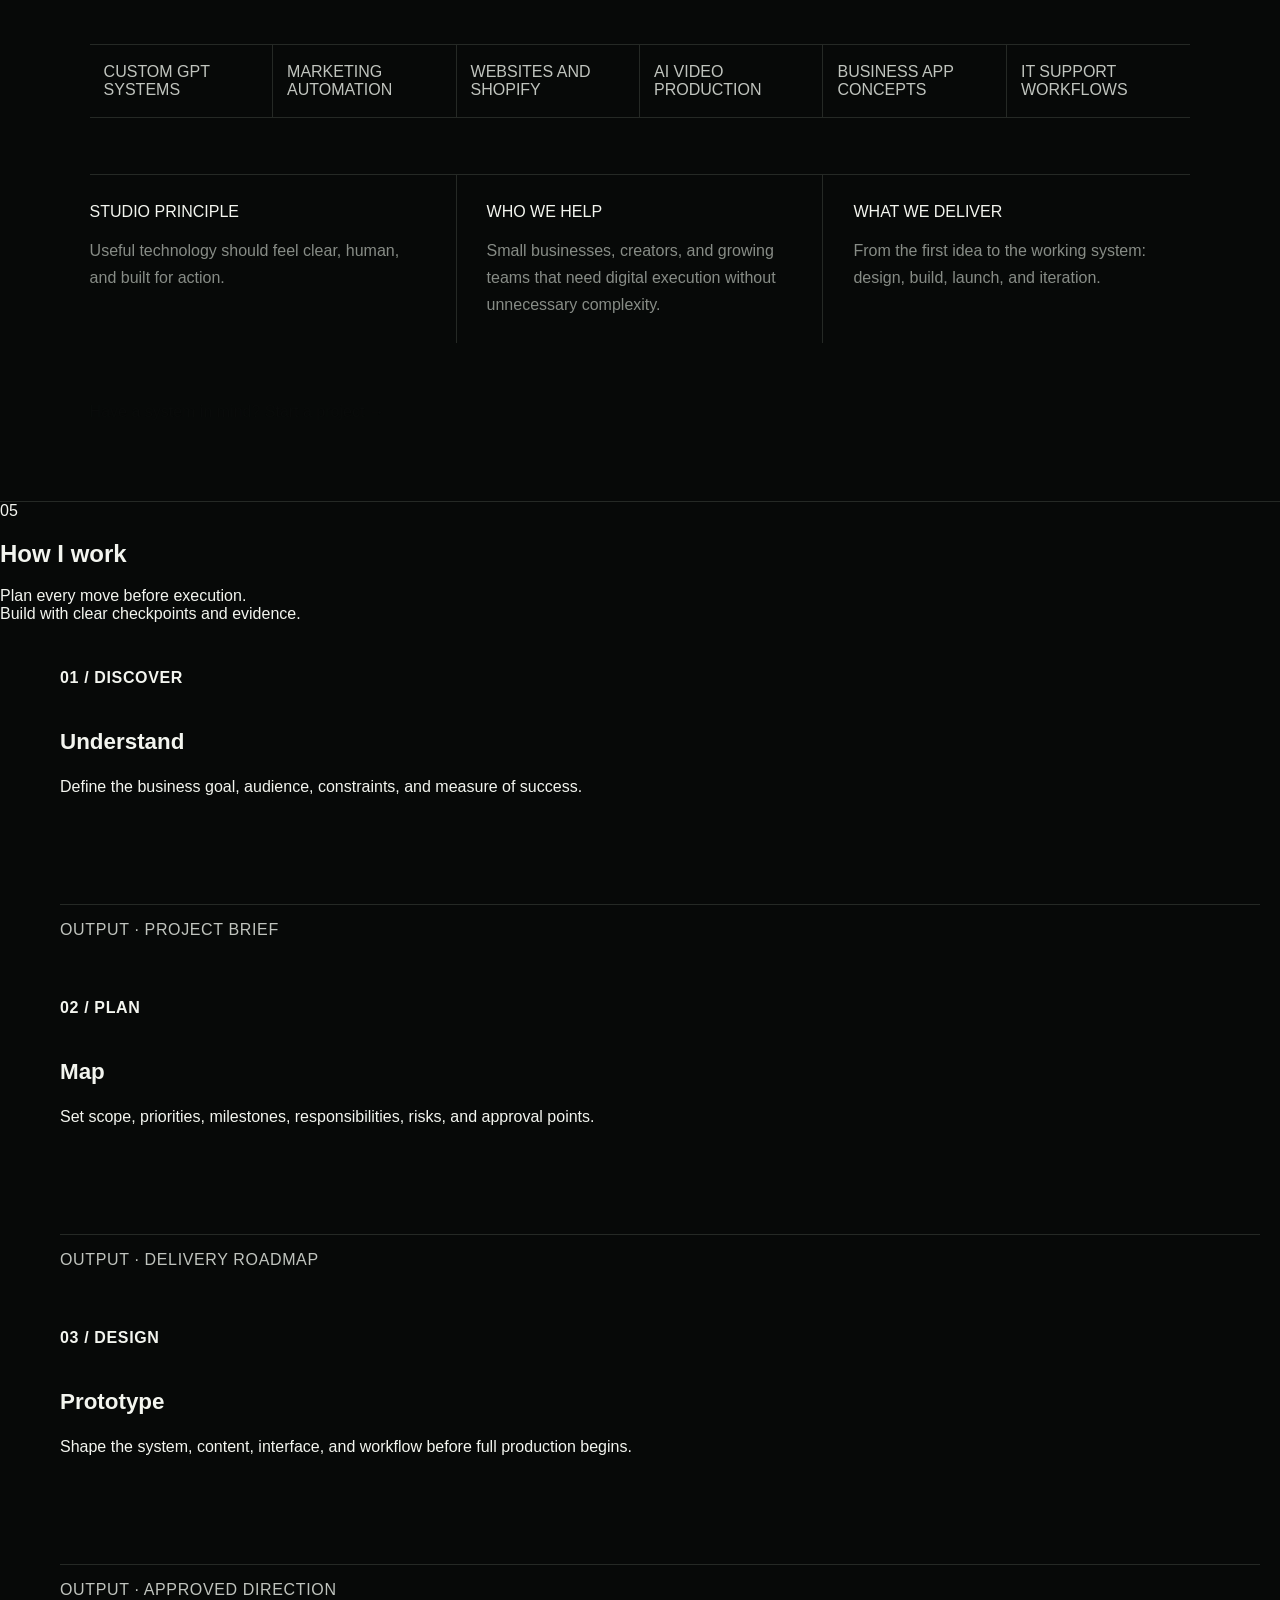
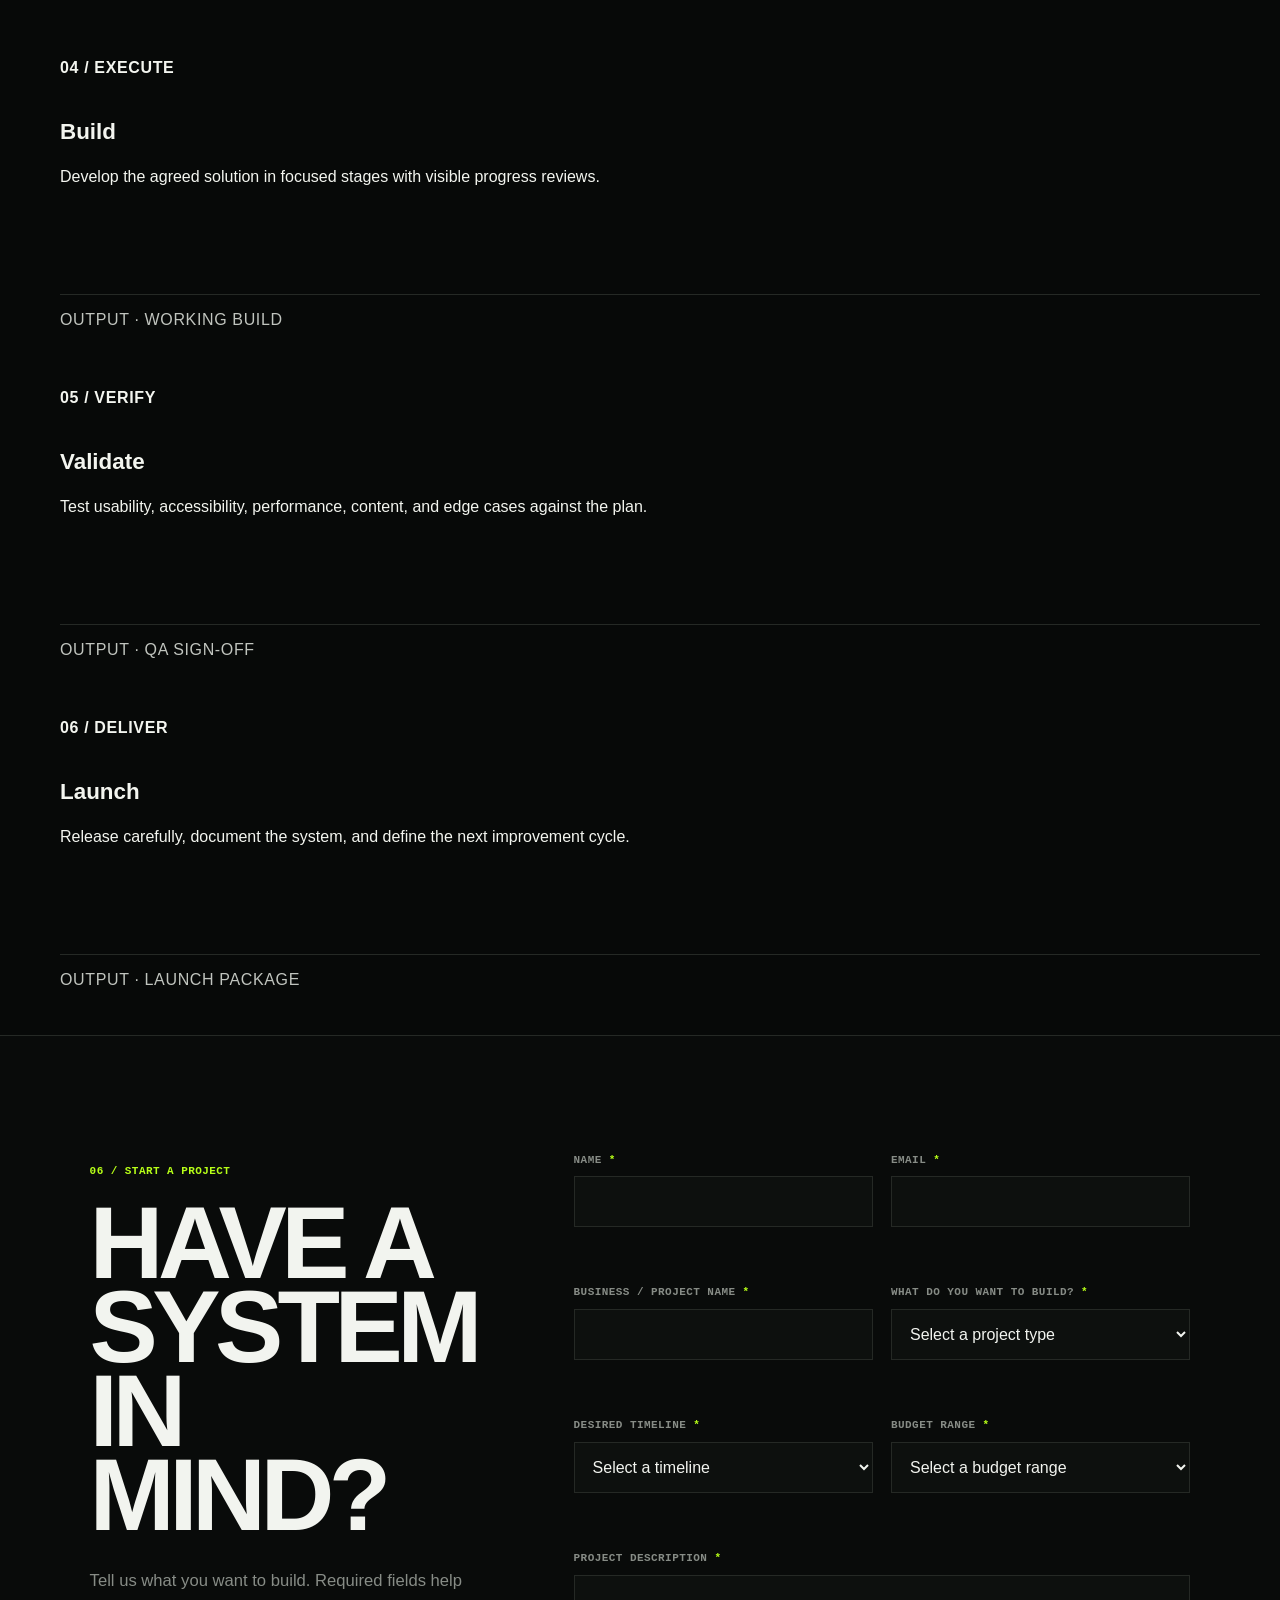
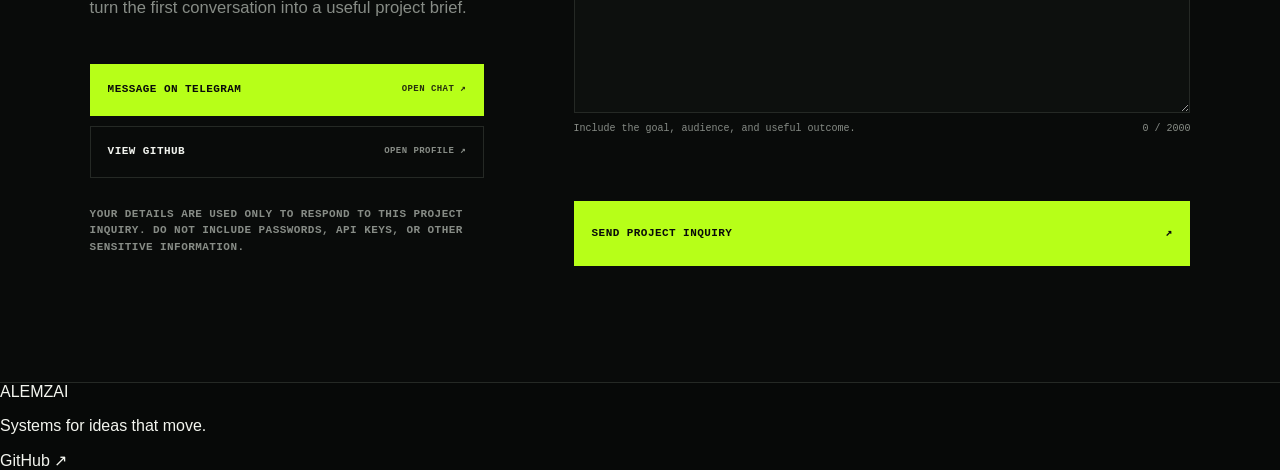
==== commit fd93cc8d: "Build interactive business automation demo" ====
--- a/index.html
+++ b/index.html
@@ -142,8 +142,17 @@
 
       <div class="as-services__visual" aria-hidden="true" data-service-visual>
         <div class="as-services__visual-grid"></div>
+        <div class="as-services__visual-kicker"><i></i> Live system preview</div>
         <div class="as-services__diagram" data-service-diagram>
-          <i></i><i></i><i></i><i></i>
+          <div class="as-services__system-head"><span data-service-flow-id>WEB-01</span><b>Simulation</b></div>
+          <div class="as-services__system-rail" data-service-flow>
+            <div><i>01</i><strong>Visitor</strong></div><span></span>
+            <div><i>02</i><strong>Experience</strong></div><span></span>
+            <div><i>03</i><strong>Action</strong></div><span></span>
+            <div><i>04</i><strong>Inquiry</strong></div>
+          </div>
+          <div class="as-services__system-output"><span>Business outcome</span><strong data-service-outcome>Clear customer journey</strong></div>
+          <div class="as-services__system-proof"><span>System check</span><b data-service-proof>Responsive + accessible</b><i>Ready</i></div>
         </div>
         <p data-service-code>WEB / 01</p>
       </div>
@@ -157,7 +166,7 @@
   <div class="av2-demos__heading">
     <p>Interactive demonstrations</p>
     <h2 id="v2-demos-title">Working ideas.<br>Made visible.</h2>
-    <p>Four front-end demonstrations using fictional content and sample data. No payment, account, or booking is created.</p>
+    <p>Five front-end demonstrations using fictional content and sample data. No payment, account, or booking is created.</p>
   </div>
 
   <div class="av2-demos__selector" role="tablist" aria-label="Choose a demonstration">
@@ -165,6 +174,7 @@
     <button type="button" role="tab" aria-selected="false" aria-controls="av2-demo-panel" tabindex="-1" data-demo-select="food"><span>02</span>Fast food</button>
     <button type="button" role="tab" aria-selected="false" aria-controls="av2-demo-panel" tabindex="-1" data-demo-select="studio"><span>03</span>FIELD / FORM</button>
     <button type="button" role="tab" aria-selected="false" aria-controls="av2-demo-panel" tabindex="-1" data-demo-select="fitness"><span>04</span>Fitness app</button>
+    <button type="button" role="tab" aria-selected="false" aria-controls="av2-demo-panel" tabindex="-1" data-demo-select="automation"><span>05</span>Business automation</button>
   </div>
 
   <div class="av2-demo" id="av2-demo-panel" role="tabpanel" tabindex="0" aria-live="polite">
--- a/v2/services/services.css
+++ b/v2/services/services.css
@@ -29,7 +29,7 @@
 .as-services__panel { min-width: 0; display: grid; grid-template-columns: minmax(0, 1.05fr) minmax(16rem, .65fr); }
 .as-services__copy { min-width: 0; padding: clamp(2rem, 4.5vw, 5rem); }
 .as-services__meta { margin: 0; }
-.as-services__copy h3 { max-width: 14ch; margin: clamp(1.2rem, 2vw, 2rem) 0; font: 700 clamp(2.7rem, 5.2vw, 5.8rem)/.9 var(--as-display); letter-spacing: -.045em; text-transform: uppercase; overflow-wrap: anywhere; }
+.as-services__copy h3 { max-width: 16ch; margin: clamp(1.2rem, 2vw, 2rem) 0; font: 700 clamp(2.7rem, 4.4vw, 5rem)/.9 var(--as-display); letter-spacing: -.045em; text-transform: uppercase; overflow-wrap: normal; word-break: normal; }
 .as-services__position { max-width: 45rem; margin: 0; color: #c3c9c1; font: 400 clamp(1rem, 1.35vw, 1.2rem)/1.65 var(--as-display); }
 .as-services__deliverables { margin-top: clamp(2rem, 4vw, 3.5rem); border-top: 1px solid var(--as-line); padding-top: 1.25rem; }
 .as-services__deliverables h4 { margin: 0 0 1rem; color: var(--as-acid); font: 700 .67rem/1.4 var(--as-mono); letter-spacing: .06em; text-transform: uppercase; }
@@ -42,16 +42,36 @@
 .as-services__action--primary { background: var(--as-acid); color: #080a09; }
 .as-services__action:is(:hover, :focus-visible) span { transform: translate(.18rem, -.18rem); }
 .as-services__action span { transition: transform .2s ease; }
-.as-services__visual { position: relative; min-width: 0; min-height: 100%; border-left: 1px solid var(--as-line); overflow: hidden; background: radial-gradient(circle at 50% 42%, color-mix(in srgb, var(--as-acid) 15%, transparent), transparent 30%), var(--as-surface); }
-.as-services__visual::after { content: ""; position: absolute; inset: 0; background: linear-gradient(135deg, #080a0910, #080a09aa); pointer-events: none; }
-.as-services__visual-grid { position: absolute; inset: 0; opacity: .35; background-image: linear-gradient(var(--as-line) 1px, transparent 1px), linear-gradient(90deg, var(--as-line) 1px, transparent 1px); background-size: 2.5rem 2.5rem; mask-image: linear-gradient(to bottom, transparent, black 20%, black 80%, transparent); }
-.as-services__diagram { position: absolute; width: min(72%, 24rem); aspect-ratio: 1; inset: 50% auto auto 50%; transform: translate(-50%, -50%); border: 1px solid color-mix(in srgb, var(--as-acid) 45%, transparent); border-radius: 50%; }
-.as-services__diagram::before, .as-services__diagram::after { content: ""; position: absolute; inset: 18%; border: 1px solid var(--as-line); border-radius: inherit; }
-.as-services__diagram::after { inset: 37%; background: var(--as-acid); box-shadow: 0 0 3rem color-mix(in srgb, var(--as-acid) 45%, transparent); }
-.as-services__diagram i { position: absolute; width: .58rem; aspect-ratio: 1; border-radius: 50%; background: var(--as-ink); box-shadow: 0 0 1rem var(--as-acid); }
-.as-services__diagram i:nth-child(1) { left: 10%; top: 25%; }.as-services__diagram i:nth-child(2) { right: 7%; top: 38%; }.as-services__diagram i:nth-child(3) { left: 30%; bottom: 5%; }.as-services__diagram i:nth-child(4) { right: 24%; top: 8%; }
+.as-services__visual { position: relative; min-width: 0; min-height: 100%; display: flex; flex-direction: column; justify-content: center; padding: clamp(1.25rem, 3vw, 2.5rem); border-left: 1px solid var(--as-line); overflow: hidden; background: radial-gradient(circle at 82% 18%, color-mix(in srgb, var(--as-acid) 12%, transparent), transparent 30%), var(--as-surface); }
+.as-services__visual::after { content: ""; position: absolute; inset: 0; background: linear-gradient(135deg, transparent 42%, #080a0977); pointer-events: none; }
+.as-services__visual-grid { position: absolute; inset: 0; opacity: .28; background-image: linear-gradient(var(--as-line) 1px, transparent 1px), linear-gradient(90deg, var(--as-line) 1px, transparent 1px); background-size: 2.5rem 2.5rem; mask-image: linear-gradient(to bottom, transparent, black 12%, black 88%, transparent); }
+.as-services__visual-kicker { position: relative; z-index: 1; display: flex; align-items: center; gap: .55rem; margin-bottom: .75rem; color: var(--as-muted); font: 700 .58rem/1.4 var(--as-mono); letter-spacing: .08em; text-transform: uppercase; }
+.as-services__visual-kicker i { width: .45rem; aspect-ratio: 1; border-radius: 50%; background: var(--as-acid); box-shadow: 0 0 1rem color-mix(in srgb, var(--as-acid) 70%, transparent); animation: as-live 1.8s ease-in-out infinite; }
+.as-services__diagram { position: relative; z-index: 1; width: 100%; border: 1px solid color-mix(in srgb, var(--as-acid) 30%, var(--as-line)); background: color-mix(in srgb, #080a09 88%, transparent); box-shadow: 0 1.2rem 4rem rgba(0,0,0,.24); }
+.as-services__system-head { display: flex; justify-content: space-between; gap: 1rem; padding: .75rem .85rem; border-bottom: 1px solid var(--as-line); color: var(--as-acid); font: 700 .58rem/1 var(--as-mono); letter-spacing: .07em; text-transform: uppercase; }
+.as-services__system-head b { color: var(--as-muted); font-weight: 600; }
+.as-services__system-rail { display: grid; grid-template-columns: minmax(0,1fr) .35rem minmax(0,1fr) .35rem minmax(0,1fr) .35rem minmax(0,1fr); align-items: center; gap: .25rem; padding: clamp(1rem, 2vw, 1.5rem) .85rem; }
+.as-services__system-rail div { position: relative; min-width: 0; min-height: 5.6rem; display: flex; flex-direction: column; justify-content: space-between; padding: .65rem; border: 1px solid var(--as-line); background: #0d110e; }
+.as-services__system-rail div::after { content: ""; position: absolute; right: .5rem; top: .5rem; width: .38rem; aspect-ratio: 1; border-radius: 50%; background: var(--as-acid); box-shadow: 0 0 .75rem color-mix(in srgb, var(--as-acid) 65%, transparent); animation: as-node 3.2s ease-in-out infinite; }
+.as-services__system-rail div:nth-of-type(2)::after { animation-delay: .55s; }.as-services__system-rail div:nth-of-type(3)::after { animation-delay: 1.1s; }.as-services__system-rail div:nth-of-type(4)::after { animation-delay: 1.65s; }
+.as-services__system-rail div i { color: var(--as-muted); font: normal 600 .48rem/1 var(--as-mono); }
+.as-services__system-rail div strong { overflow-wrap: anywhere; font: 700 clamp(.52rem, .65vw, .65rem)/1.25 var(--as-mono); text-transform: uppercase; }
+.as-services__system-rail > span { position: relative; width: 100%; height: 1px; background: var(--as-line); overflow: visible; }
+.as-services__system-rail > span::after { content: ""; position: absolute; top: -.16rem; left: -.12rem; width: .32rem; aspect-ratio: 1; border-radius: 50%; background: var(--as-acid); box-shadow: 0 0 .65rem var(--as-acid); animation: as-transfer 2.4s linear infinite; }
+.as-services__system-rail > span:nth-of-type(2)::after { animation-delay: .55s; }.as-services__system-rail > span:nth-of-type(3)::after { animation-delay: 1.1s; }
+.as-services__system-output { padding: 1rem .85rem; border-top: 1px solid var(--as-line); }
+.as-services__system-output span, .as-services__system-proof span { display: block; margin-bottom: .35rem; color: var(--as-muted); font: 600 .5rem/1.2 var(--as-mono); letter-spacing: .07em; text-transform: uppercase; }
+.as-services__system-output strong { display: block; color: var(--as-ink); font: 700 clamp(1rem, 1.7vw, 1.5rem)/1.05 var(--as-display); text-transform: uppercase; }
+.as-services__system-proof { display: grid; grid-template-columns: 1fr auto; gap: .25rem 1rem; align-items: center; padding: .8rem .85rem; border-top: 1px solid var(--as-line); }
+.as-services__system-proof span { grid-column: 1 / -1; margin: 0; }
+.as-services__system-proof b { color: #c7cec6; font: 600 .58rem/1.3 var(--as-mono); text-transform: uppercase; }
+.as-services__system-proof i { color: var(--as-acid); font: normal 700 .52rem/1 var(--as-mono); text-transform: uppercase; }
 .as-services__visual > p { position: absolute; z-index: 1; right: 1rem; bottom: .9rem; margin: 0; color: var(--as-acid); font: 700 .65rem/1 var(--as-mono); letter-spacing: .08em; }
 .as-services__status { min-height: 1.25rem; margin: 1rem 0 0; color: var(--as-muted); font: .7rem/1.4 var(--as-mono); }
+
+@keyframes as-transfer { 0% { transform: translateX(0); opacity: 0; } 12%, 82% { opacity: 1; } 100% { transform: translateX(calc(100% + .15rem)); opacity: 0; } }
+@keyframes as-node { 0%, 35%, 100% { opacity: .28; transform: scale(.72); } 12%, 22% { opacity: 1; transform: scale(1); } }
+@keyframes as-live { 0%, 100% { opacity: .45; transform: scale(.8); } 50% { opacity: 1; transform: scale(1); } }
 
 @media (max-width: 900px) {
   .as-services__heading { grid-template-columns: 1.5rem minmax(0, 1fr); }
@@ -77,7 +97,13 @@
   .as-services__actions { align-items: stretch; flex-direction: column; }
   .as-services__action { width: 100%; }
   .as-services__visual { min-height: 20rem; border: 1px solid var(--as-line); }
+  .as-services__system-rail { grid-template-columns: 1fr; gap: .4rem; }
+  .as-services__system-rail > span { width: 1px; height: .55rem; margin-left: 1.1rem; }
+  .as-services__system-rail > span::after { top: -.1rem; left: -.15rem; animation-name: as-transfer-mobile; }
+  .as-services__system-rail div { min-height: 3.25rem; }
 }
+
+@keyframes as-transfer-mobile { 0% { transform: translateY(0); opacity: 0; } 12%, 82% { opacity: 1; } 100% { transform: translateY(.7rem); opacity: 0; } }
 
 @media (prefers-reduced-motion: reduce) {
   .as-services *, .as-services *::before, .as-services *::after { scroll-behavior: auto !important; transition-duration: .001ms !important; animation-duration: .001ms !important; animation-iteration-count: 1 !important; }
--- a/v2/demos/demos.css
+++ b/v2/demos/demos.css
@@ -21,7 +21,7 @@
 .av2-demos__heading h2 { margin: 0; font-size: clamp(3.2rem, 8vw, 8.5rem); line-height: .82; letter-spacing: -.055em; text-transform: uppercase; }
 .av2-demos__heading > p:last-child { color: var(--demo-muted); max-width: 42rem; margin: 0; line-height: 1.6; }
 
-.av2-demos__selector { display: grid; grid-template-columns: repeat(4, minmax(0, 1fr)); border: 1px solid var(--demo-line); }
+.av2-demos__selector { display: grid; grid-template-columns: repeat(5, minmax(0, 1fr)); border: 1px solid var(--demo-line); }
 .av2-demos__selector button { min-width: 0; padding: 1rem; border: 0; border-right: 1px solid var(--demo-line); background: transparent; text-align: left; text-transform: uppercase; font: 700 .72rem/1.3 ui-monospace, SFMono-Regular, Consolas, monospace; cursor: pointer; }
 .av2-demos__selector button:last-child { border-right: 0; }
 .av2-demos__selector button span { color: var(--demo-acid); display: block; margin-bottom: .5rem; }
@@ -143,11 +143,53 @@
 .av2-mobile-nav button:last-child { border-right: 0; }
 .av2-mobile-nav button[aria-selected="true"] { color: #080b09; background: var(--demo-acid); }
 
+.av2-automation { gap: clamp(1.1rem, 2.4vw, 1.8rem); }
+.av2-automation__intro { display: grid; grid-template-columns: minmax(0, 1.2fr) minmax(15rem, .8fr); gap: 1.5rem 3rem; align-items: end; }
+.av2-automation__intro > div > span, .av2-automation__outcome > span { color: var(--demo-acid); font: 700 .6rem/1.4 ui-monospace, SFMono-Regular, Consolas, monospace; letter-spacing: .08em; text-transform: uppercase; }
+.av2-automation__intro h4 { margin-bottom: 0; }
+.av2-automation__intro > p { margin: 0; color: var(--demo-muted); line-height: 1.6; }
+.av2-automation__toolbar { display: flex; align-items: end; justify-content: space-between; gap: 1rem; padding: 1rem; border: 1px solid var(--demo-line); background: #0b0f0c; }
+.av2-automation__toolbar label { display: grid; gap: .5rem; color: var(--demo-muted); font: 700 .57rem/1.3 ui-monospace, SFMono-Regular, Consolas, monospace; letter-spacing: .06em; text-transform: uppercase; }
+.av2-automation__toolbar select { min-width: 13rem; min-height: 2.75rem; padding: .6rem 2.2rem .6rem .75rem; border: 1px solid var(--demo-line); border-radius: 0; color: var(--demo-ink); background: #080b09; font: 700 .64rem/1 ui-monospace, SFMono-Regular, Consolas, monospace; text-transform: uppercase; }
+.av2-automation__toolbar > div { display: flex; flex-wrap: wrap; gap: .5rem; }
+.av2-automation__toolbar button, .av2-automation__checkpoint button { min-height: 2.75rem; padding: .7rem .85rem; border: 1px solid var(--demo-line); background: transparent; cursor: pointer; font: 700 .59rem/1 ui-monospace, SFMono-Regular, Consolas, monospace; text-transform: uppercase; }
+.av2-automation__toolbar [data-automation-run], .av2-automation__checkpoint button { border-color: var(--demo-acid); color: #080b09; background: var(--demo-acid); }
+.av2-automation__toolbar button:disabled, .av2-automation__checkpoint button:disabled { cursor: not-allowed; opacity: .42; }
+.av2-automation__workspace { display: grid; grid-template-columns: minmax(0, 1.35fr) minmax(14rem, .65fr); gap: 1rem; }
+.av2-automation__flow, .av2-automation__outcome { border: 1px solid var(--demo-line); background: #090c0a; }
+.av2-automation__flow-head { display: flex; justify-content: space-between; gap: 1rem; padding: .8rem 1rem; border-bottom: 1px solid var(--demo-line); font: 700 .56rem/1.3 ui-monospace, SFMono-Regular, Consolas, monospace; letter-spacing: .05em; text-transform: uppercase; }
+.av2-automation__flow-head span { color: var(--demo-muted); }
+.av2-automation__flow-head b { color: var(--demo-acid); }
+.av2-automation__flow ol { display: grid; gap: 0; margin: 0; padding: 0; list-style: none; }
+.av2-automation__flow li { position: relative; display: grid; grid-template-columns: 2rem minmax(0,1fr) auto; gap: .8rem; align-items: center; min-height: 5.2rem; padding: .8rem 1rem; border-bottom: 1px solid var(--demo-line); transition: background-color .25s ease, border-color .25s ease; }
+.av2-automation__flow li:last-child { border-bottom: 0; }
+.av2-automation__flow li::before { content: ""; position: absolute; left: 1.95rem; top: 0; width: 1px; height: 100%; background: var(--demo-line); transform-origin: top; }
+.av2-automation__flow li:first-child::before { top: 50%; height: 50%; }.av2-automation__flow li:last-child::before { height: 50%; }
+.av2-automation__flow li > i { position: relative; z-index: 1; display: grid; place-items: center; width: 1.85rem; aspect-ratio: 1; border: 1px solid var(--demo-line); border-radius: 50%; color: var(--demo-muted); background: #090c0a; font: normal 700 .53rem/1 ui-monospace, SFMono-Regular, Consolas, monospace; }
+.av2-automation__flow li div strong { display: block; font: 700 .67rem/1.3 ui-monospace, SFMono-Regular, Consolas, monospace; text-transform: uppercase; }
+.av2-automation__flow li div span { display: block; margin-top: .35rem; color: var(--demo-muted); font-size: .75rem; line-height: 1.4; }
+.av2-automation__flow li > b { color: var(--demo-muted); font: 700 .53rem/1 ui-monospace, SFMono-Regular, Consolas, monospace; text-transform: uppercase; }
+.av2-automation__flow li.is-active { border-color: color-mix(in srgb, var(--demo-acid) 60%, var(--demo-line)); background: color-mix(in srgb, var(--demo-acid) 6%, transparent); }
+.av2-automation__flow li.is-active > i { border-color: var(--demo-acid); color: #080b09; background: var(--demo-acid); box-shadow: 0 0 1.4rem color-mix(in srgb, var(--demo-acid) 40%, transparent); animation: av2-workflow-pulse .7s ease-in-out infinite alternate; }
+.av2-automation__flow li.is-active > b, .av2-automation__flow li.is-done > b { color: var(--demo-acid); }
+.av2-automation__flow li.is-done > i { border-color: var(--demo-acid); color: var(--demo-acid); }
+.av2-automation__outcome { display: flex; flex-direction: column; padding: 1rem; }
+.av2-automation__outcome > div { padding: .85rem 0; border-bottom: 1px solid var(--demo-line); }
+.av2-automation__outcome small { display: block; color: var(--demo-muted); font: 600 .52rem/1.3 ui-monospace, SFMono-Regular, Consolas, monospace; letter-spacing: .05em; text-transform: uppercase; }
+.av2-automation__outcome strong { display: block; margin-top: .35rem; font-size: .78rem; line-height: 1.35; text-transform: uppercase; }
+.av2-automation__checkpoint { margin-top: auto; border-bottom: 0 !important; }
+.av2-automation__checkpoint strong { color: var(--demo-acid); }
+.av2-automation__checkpoint button { width: 100%; margin-top: .9rem; }
+.av2-automation__footer { display: grid; grid-template-columns: max-content minmax(0,1fr); gap: 1rem; align-items: start; }
+.av2-automation__footer .av2-action, .av2-automation__footer .av2-status { margin-top: 0; }
+
+@keyframes av2-workflow-pulse { from { transform: scale(.92); } to { transform: scale(1.05); } }
+
 @media (max-width: 880px) {
   .av2-demos__heading, .av2-demo, .av2-barber__layout { grid-template-columns: 1fr; }
   .av2-demos__selector { grid-template-columns: 1fr 1fr; }
-  .av2-demos__selector button:nth-child(2) { border-right: 0; }
-  .av2-demos__selector button:nth-child(-n+2) { border-bottom: 1px solid var(--demo-line); }
+  .av2-demos__selector button:nth-child(even) { border-right: 0; }
+  .av2-demos__selector button:nth-child(-n+4) { border-bottom: 1px solid var(--demo-line); }
   .av2-demo__meta { display: grid; grid-template-columns: 1fr 1fr; gap: 1rem; }
   .av2-demo__meta > p, .av2-demo__meta h3 { grid-column: 1 / -1; }
   .av2-barber__media { min-height: 24rem; margin-top: 0; }
@@ -159,6 +201,7 @@
   .av2-studio__meta div:nth-child(2) { border-right: 0; }
   .av2-studio__meta div:nth-child(-n+2) { border-bottom: 1px solid var(--demo-line); }
   .av2-studio__meta div:nth-child(3) { padding-left: 0; }
+  .av2-automation__intro, .av2-automation__workspace { grid-template-columns: 1fr; }
 }
 
 @media (max-width: 560px) {
@@ -193,6 +236,11 @@
   .av2-studio__meta { grid-template-columns: 1fr; }
   .av2-studio__meta div { padding-left: 0; border-right: 0; border-bottom: 1px solid var(--demo-line); }
   .av2-studio__meta div:last-child { border-bottom: 0; }
+  .av2-automation__toolbar { align-items: stretch; flex-direction: column; }
+  .av2-automation__toolbar select, .av2-automation__toolbar > div, .av2-automation__toolbar button { width: 100%; }
+  .av2-automation__flow li { grid-template-columns: 2rem minmax(0,1fr); }
+  .av2-automation__flow li > b { grid-column: 2; }
+  .av2-automation__footer { grid-template-columns: 1fr; }
 }
 
 @media (prefers-reduced-motion: reduce) {
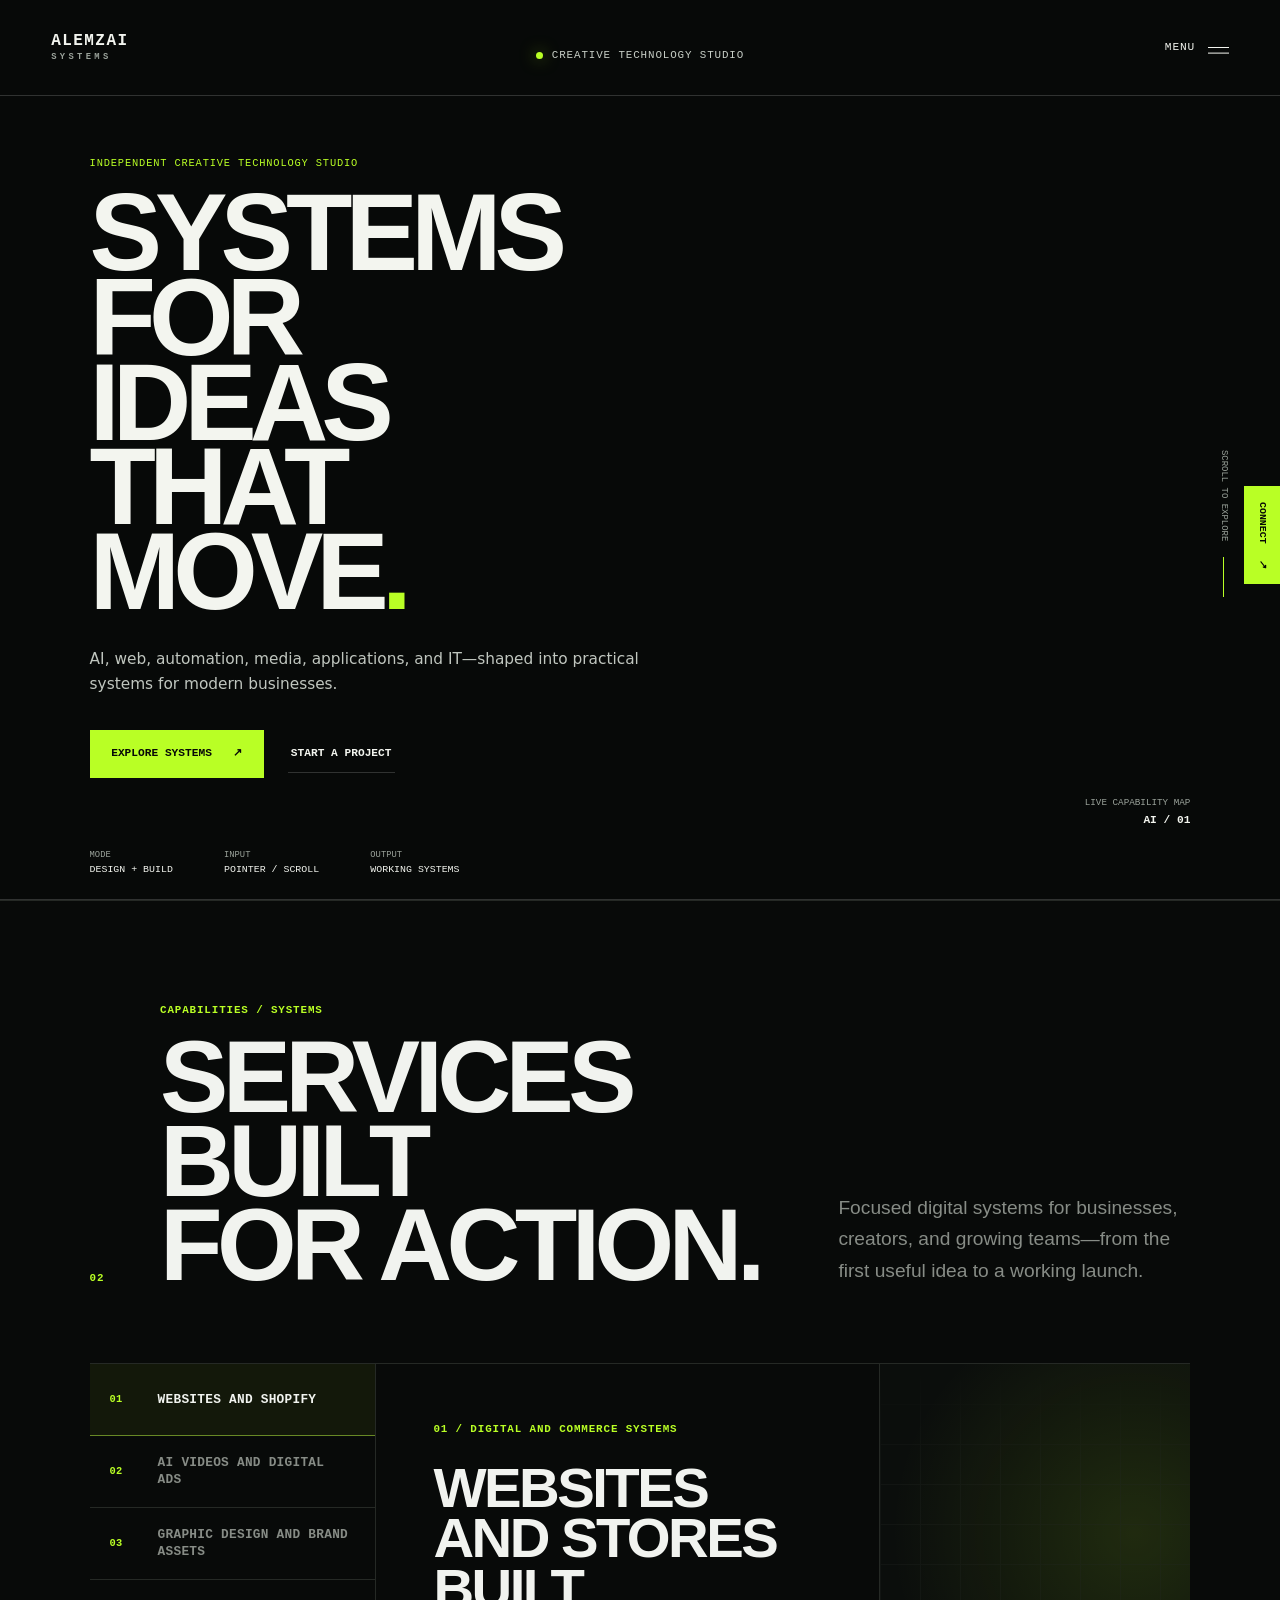
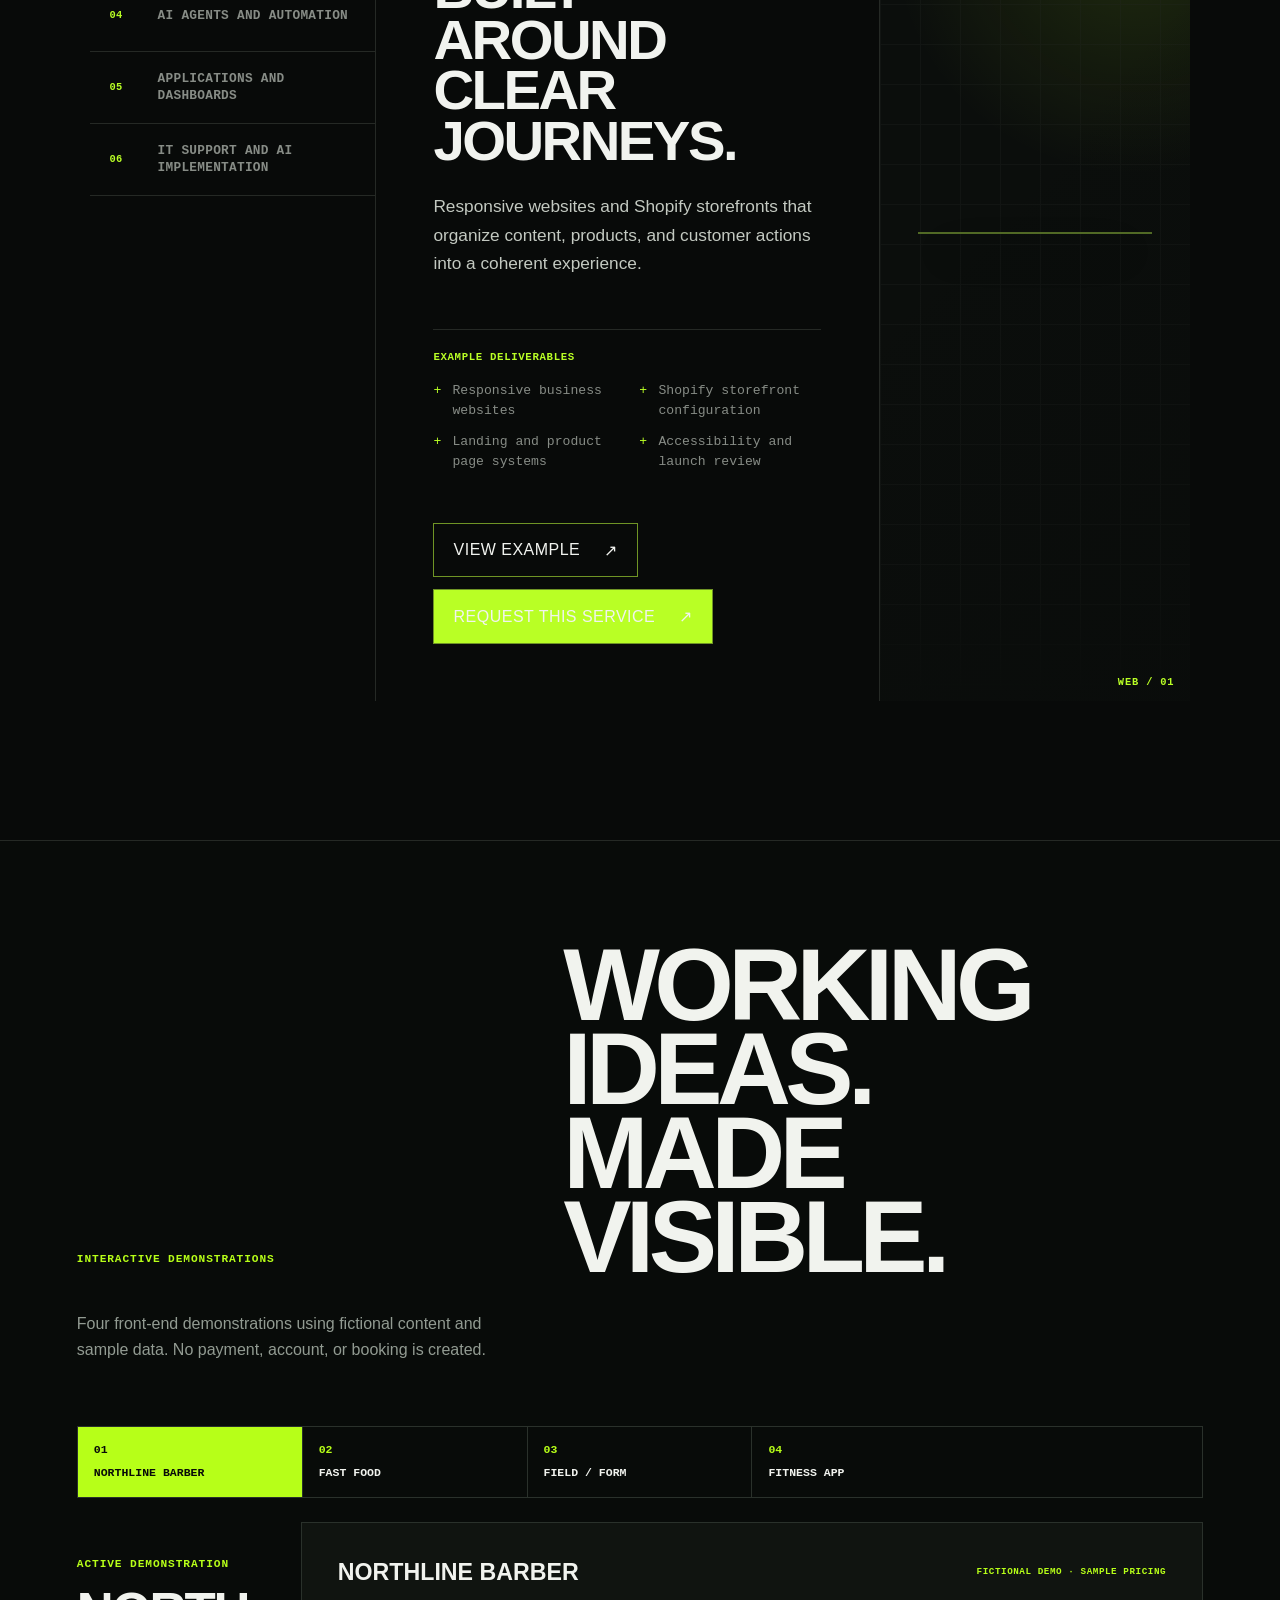
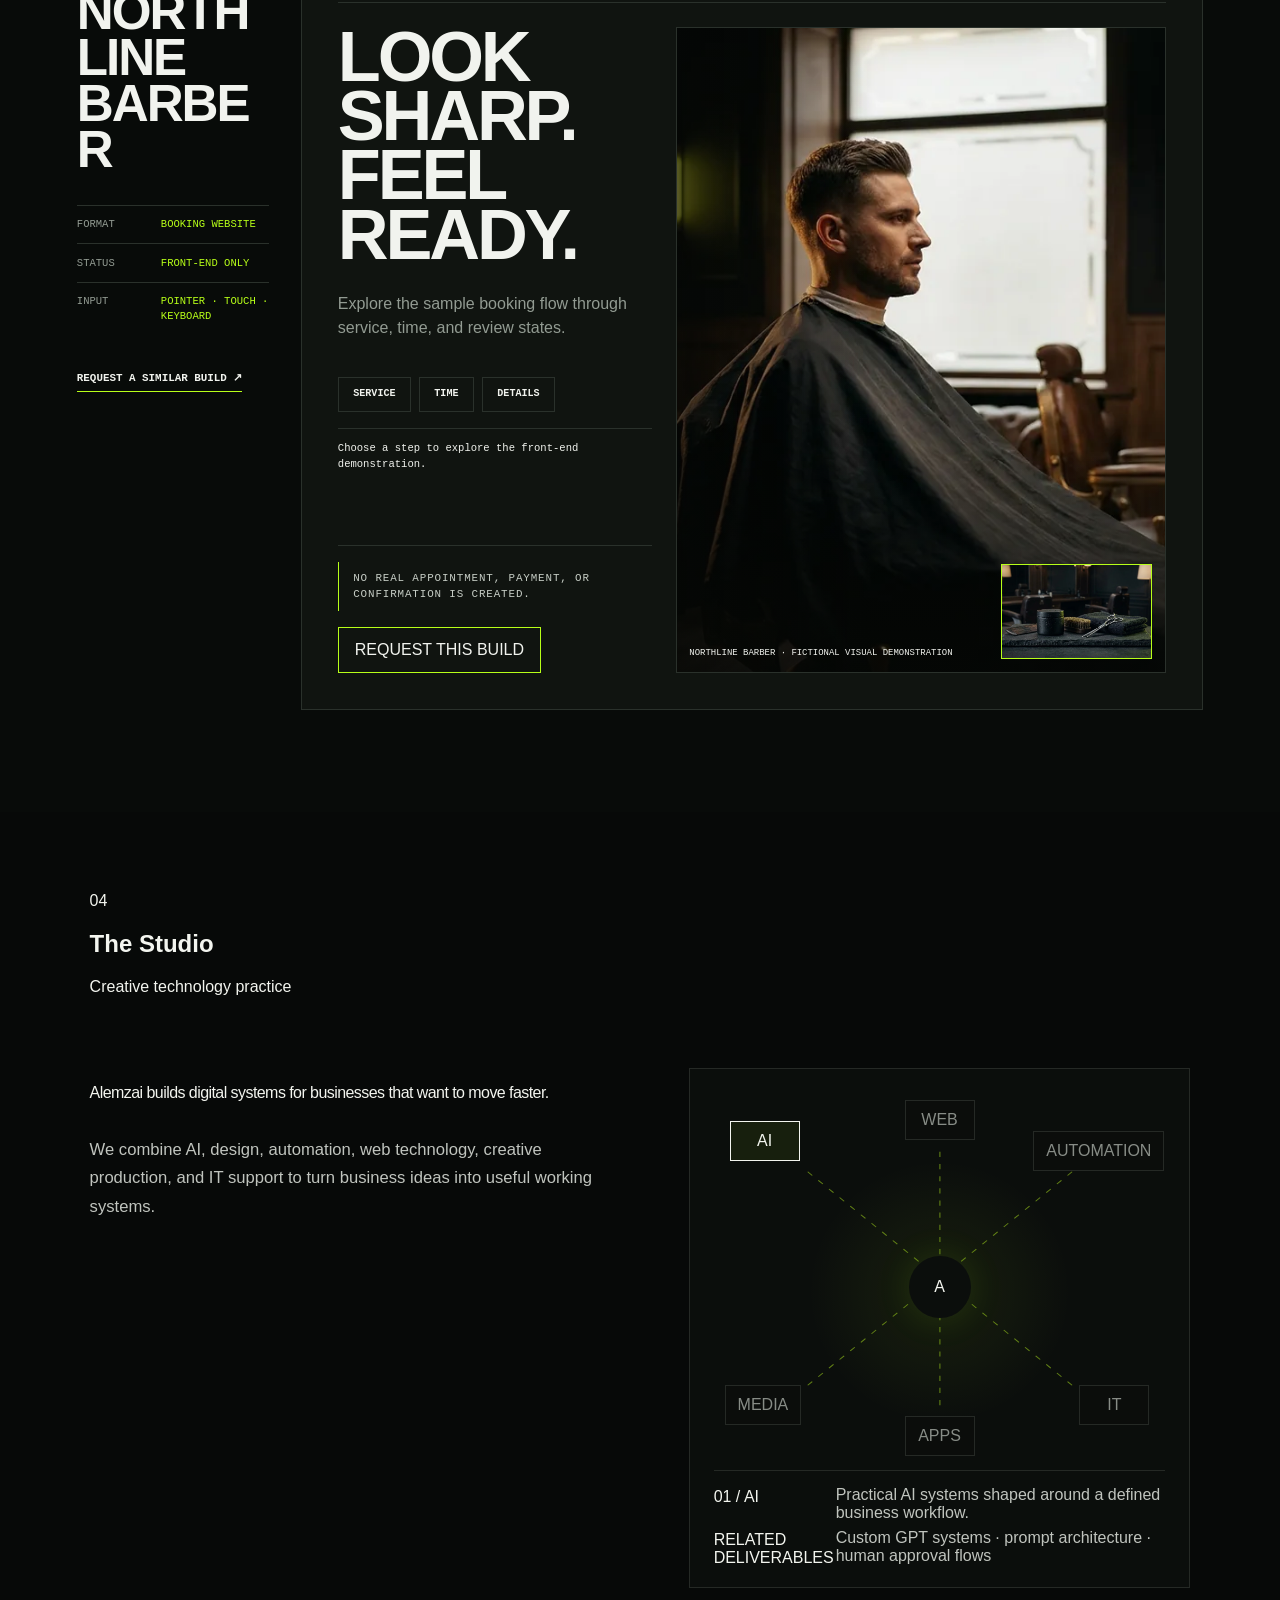
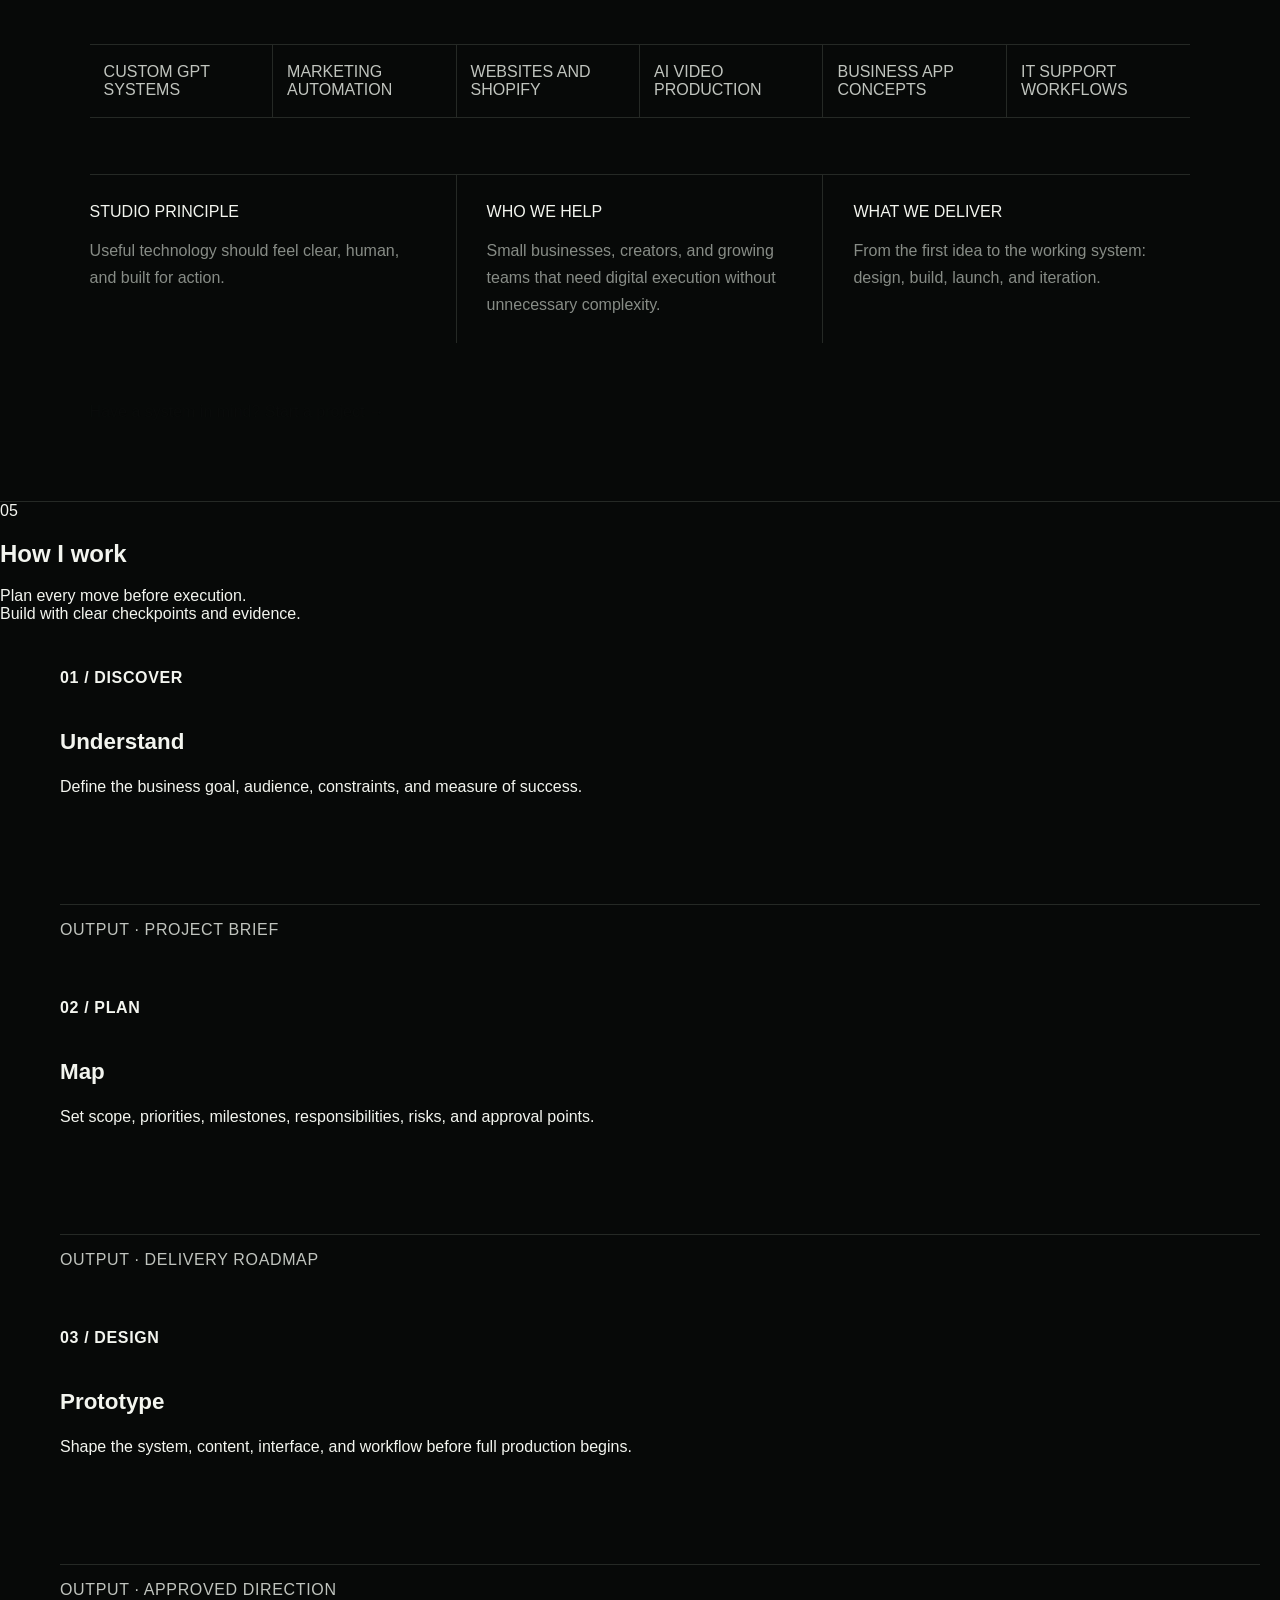
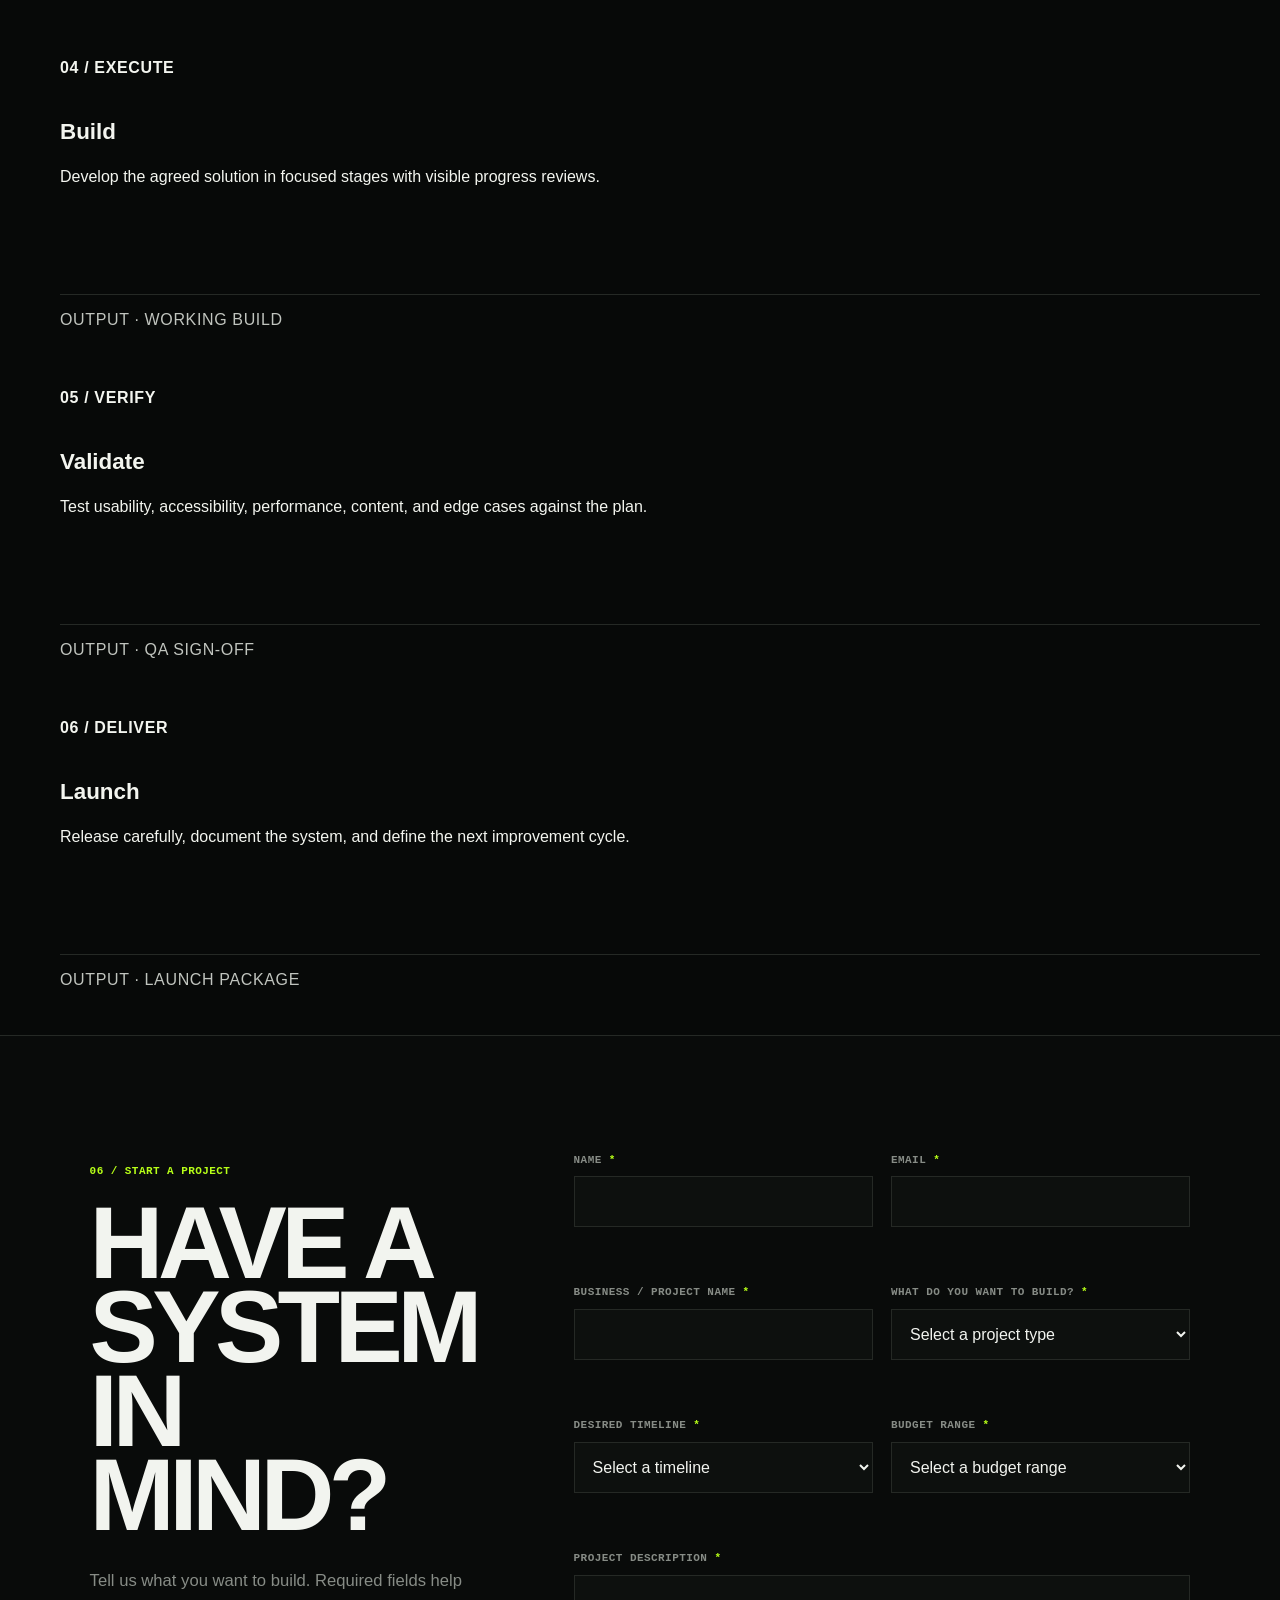
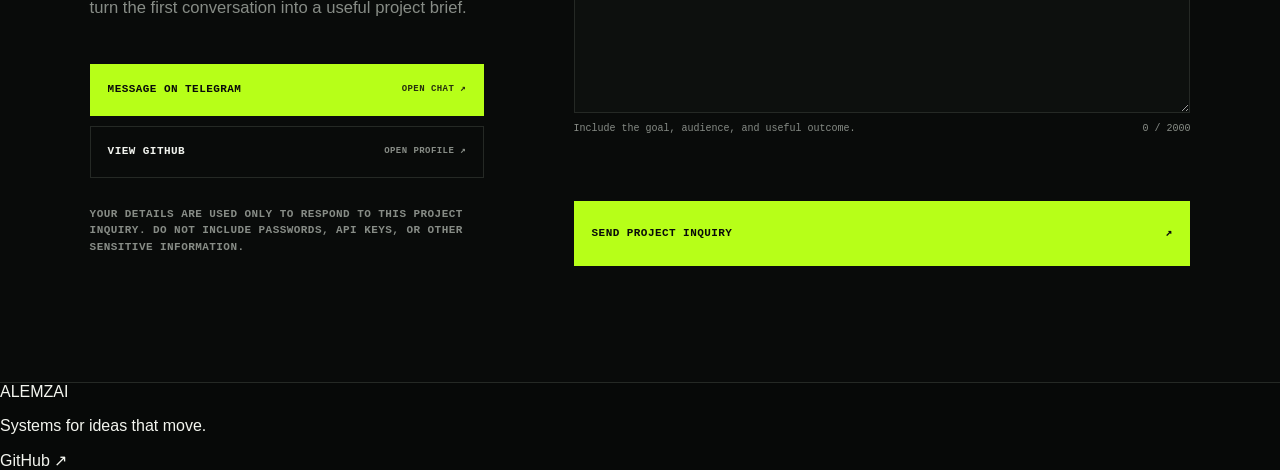
==== commit fcbc97e0: "chore: prepare custom domain launch" ====
--- a/index.html
+++ b/index.html
@@ -5,6 +5,19 @@
   <meta name="viewport" content="width=device-width,initial-scale=1">
   <meta name="description" content="Alemzai creates technology systems for modern businesses across AI, automation, digital experiences, and creative campaigns.">
   <meta name="theme-color" content="#090b0a">
+  <link rel="canonical" href="https://alemzai.com/">
+  <meta property="og:type" content="website">
+  <meta property="og:site_name" content="Alemzai Systems">
+  <meta property="og:title" content="Alemzai — Creative Technology Systems">
+  <meta property="og:description" content="Alemzai creates technology systems for modern businesses across AI, automation, digital experiences, and creative campaigns.">
+  <meta property="og:url" content="https://alemzai.com/">
+  <meta property="og:image" content="https://alemzai.com/public/assets/demos/form-field/hero-field-form.webp">
+  <meta property="og:image:alt" content="Alemzai FIELD / FORM modular identity concept study">
+  <meta name="twitter:card" content="summary_large_image">
+  <meta name="twitter:title" content="Alemzai — Creative Technology Systems">
+  <meta name="twitter:description" content="Alemzai creates technology systems for modern businesses across AI, automation, digital experiences, and creative campaigns.">
+  <meta name="twitter:image" content="https://alemzai.com/public/assets/demos/form-field/hero-field-form.webp">
+  <meta name="twitter:image:alt" content="Alemzai FIELD / FORM modular identity concept study">
   <meta name="form-endpoint" content="">
   <meta name="contact-email" content="">
   <meta name="booking-url" content="">
@@ -142,17 +155,8 @@
 
       <div class="as-services__visual" aria-hidden="true" data-service-visual>
         <div class="as-services__visual-grid"></div>
-        <div class="as-services__visual-kicker"><i></i> Live system preview</div>
         <div class="as-services__diagram" data-service-diagram>
-          <div class="as-services__system-head"><span data-service-flow-id>WEB-01</span><b>Simulation</b></div>
-          <div class="as-services__system-rail" data-service-flow>
-            <div><i>01</i><strong>Visitor</strong></div><span></span>
-            <div><i>02</i><strong>Experience</strong></div><span></span>
-            <div><i>03</i><strong>Action</strong></div><span></span>
-            <div><i>04</i><strong>Inquiry</strong></div>
-          </div>
-          <div class="as-services__system-output"><span>Business outcome</span><strong data-service-outcome>Clear customer journey</strong></div>
-          <div class="as-services__system-proof"><span>System check</span><b data-service-proof>Responsive + accessible</b><i>Ready</i></div>
+          <i></i><i></i><i></i><i></i>
         </div>
         <p data-service-code>WEB / 01</p>
       </div>
@@ -166,7 +170,7 @@
   <div class="av2-demos__heading">
     <p>Interactive demonstrations</p>
     <h2 id="v2-demos-title">Working ideas.<br>Made visible.</h2>
-    <p>Five front-end demonstrations using fictional content and sample data. No payment, account, or booking is created.</p>
+    <p>Four front-end demonstrations using fictional content and sample data. No payment, account, or booking is created.</p>
   </div>
 
   <div class="av2-demos__selector" role="tablist" aria-label="Choose a demonstration">
@@ -174,7 +178,6 @@
     <button type="button" role="tab" aria-selected="false" aria-controls="av2-demo-panel" tabindex="-1" data-demo-select="food"><span>02</span>Fast food</button>
     <button type="button" role="tab" aria-selected="false" aria-controls="av2-demo-panel" tabindex="-1" data-demo-select="studio"><span>03</span>FIELD / FORM</button>
     <button type="button" role="tab" aria-selected="false" aria-controls="av2-demo-panel" tabindex="-1" data-demo-select="fitness"><span>04</span>Fitness app</button>
-    <button type="button" role="tab" aria-selected="false" aria-controls="av2-demo-panel" tabindex="-1" data-demo-select="automation"><span>05</span>Business automation</button>
   </div>
 
   <div class="av2-demo" id="av2-demo-panel" role="tabpanel" tabindex="0" aria-live="polite">
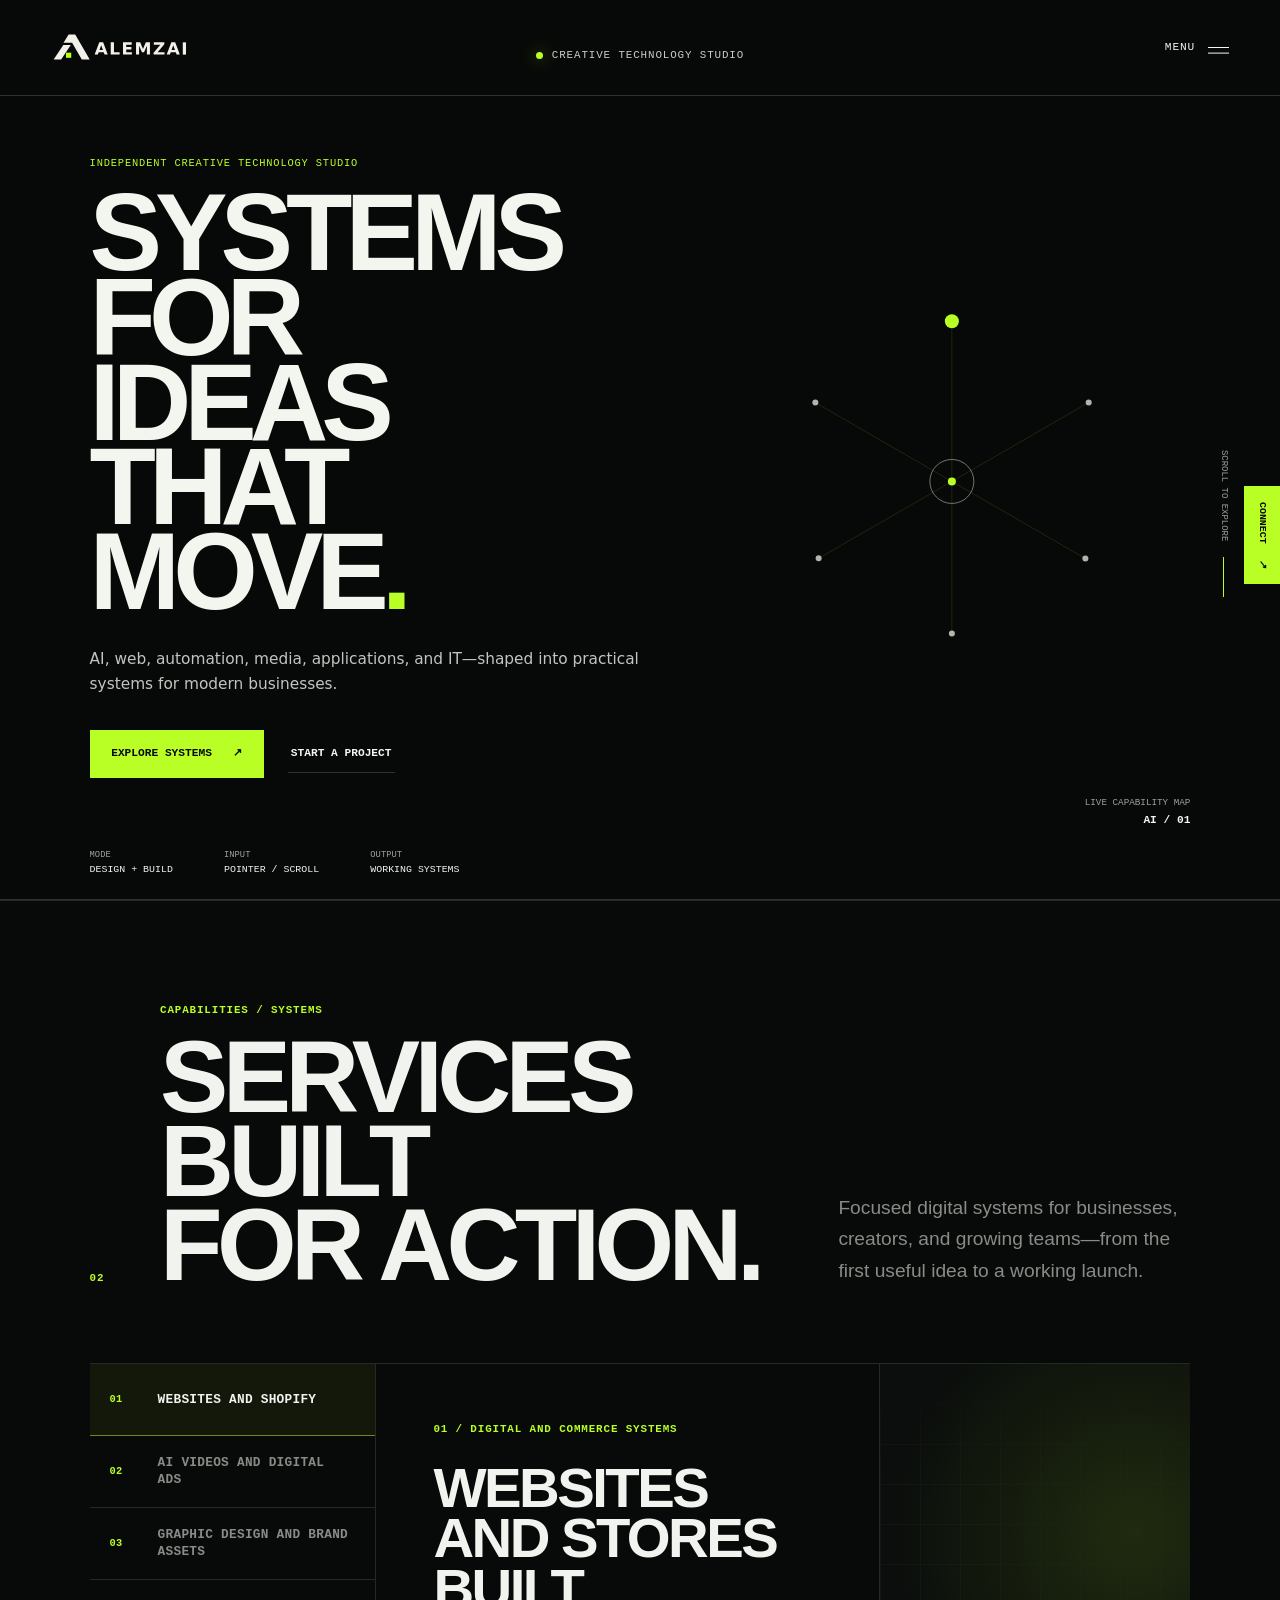
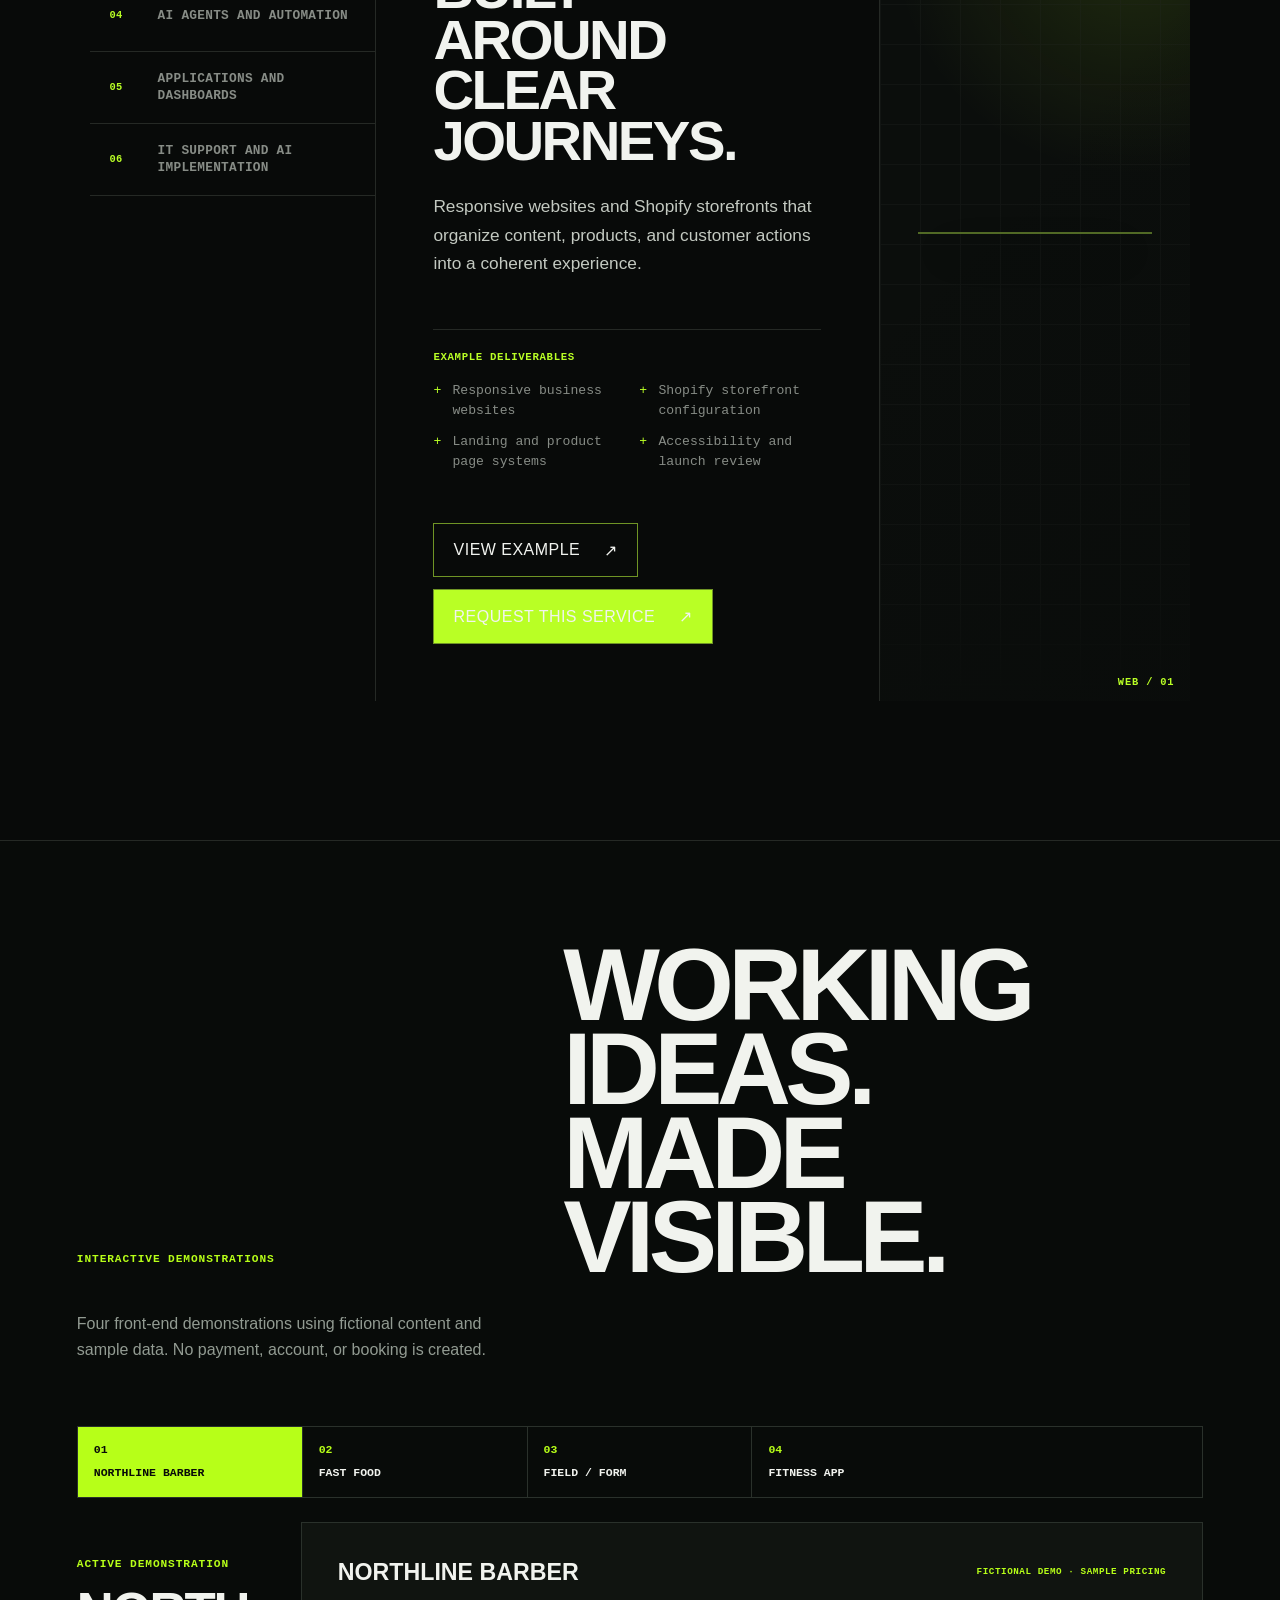
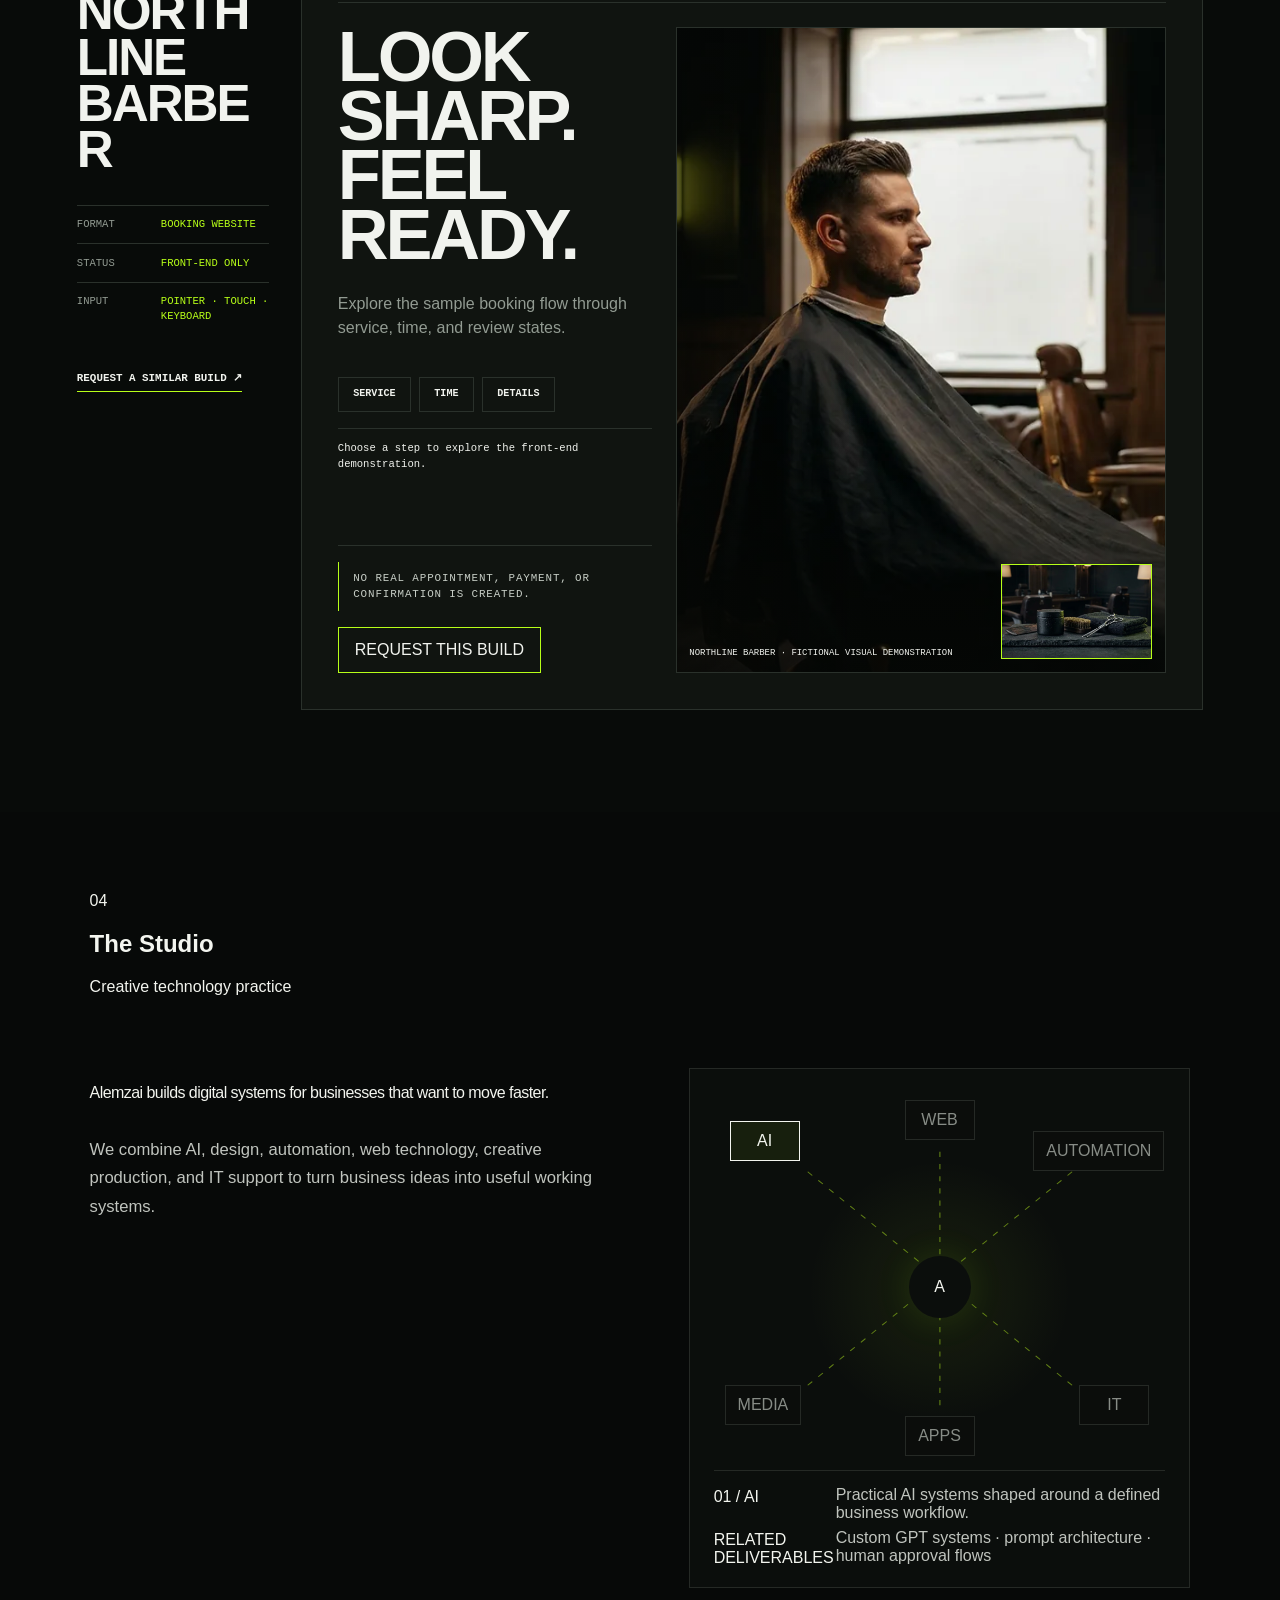
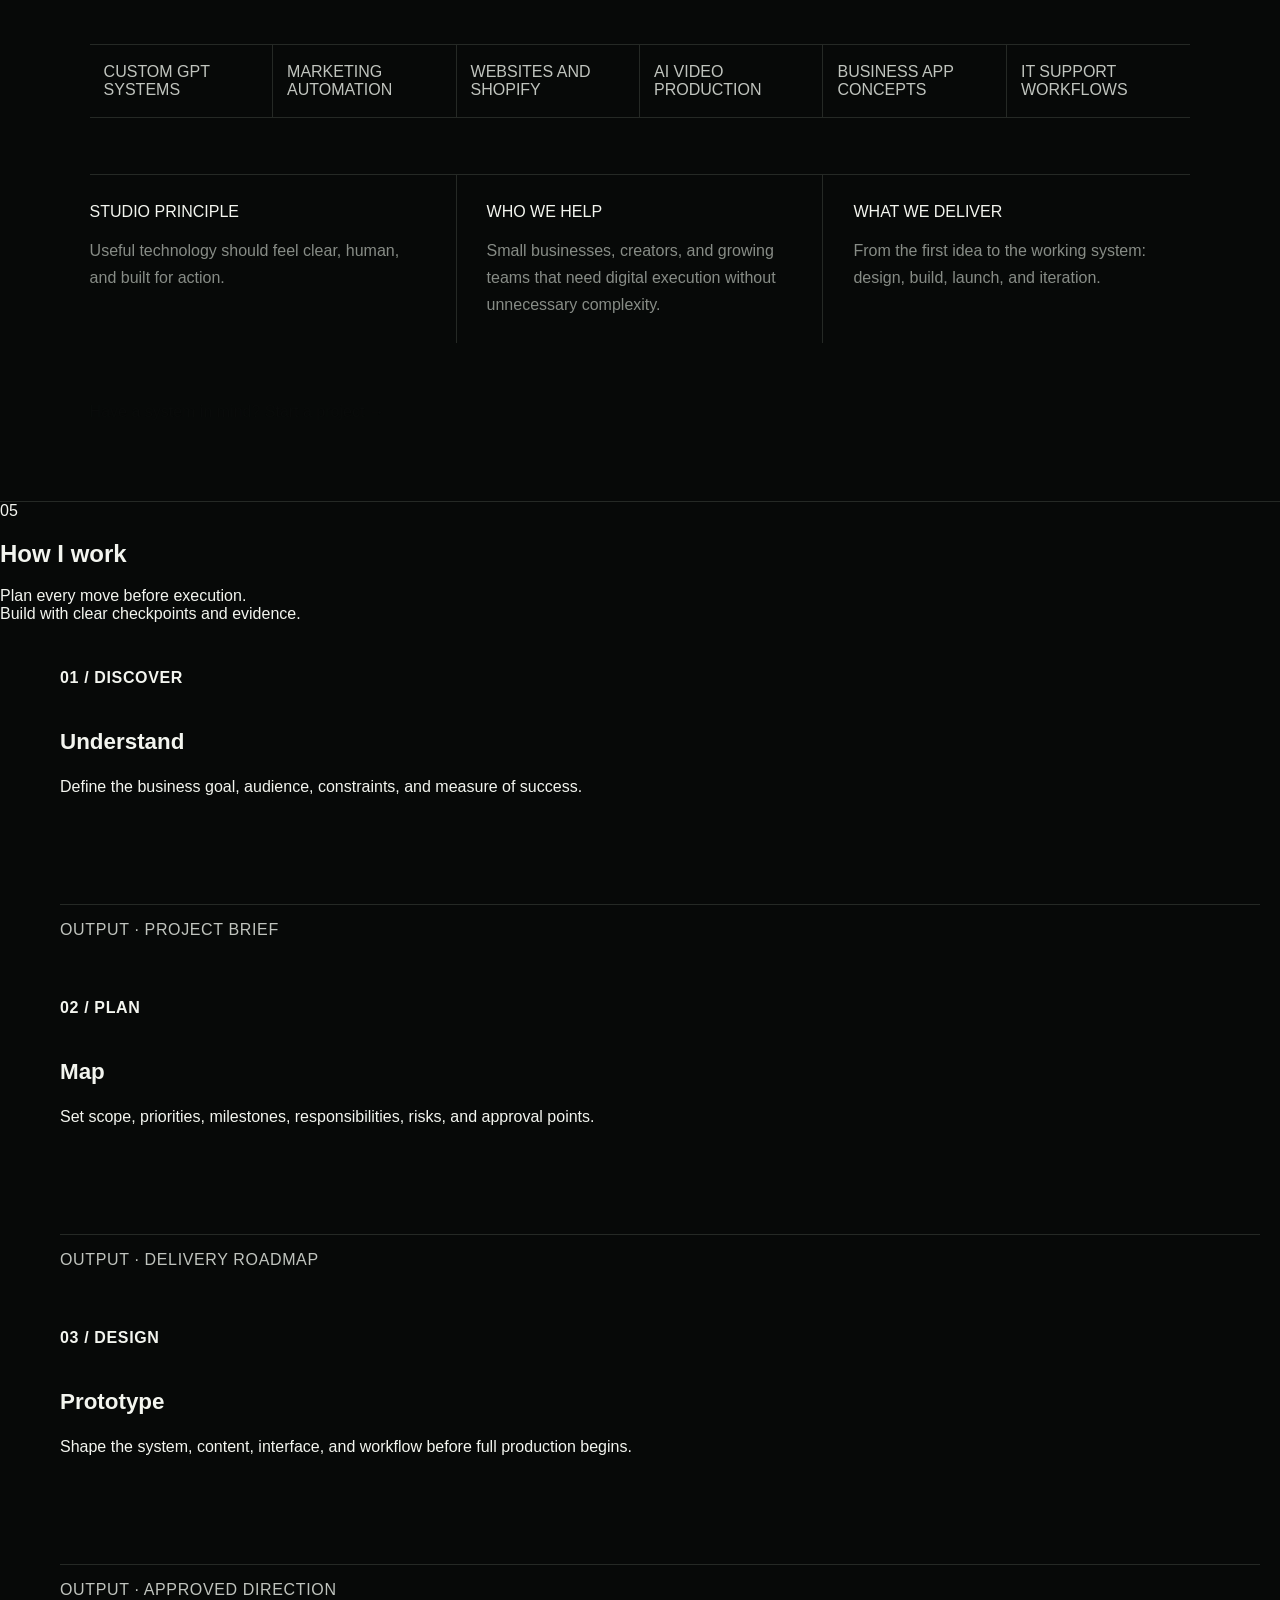
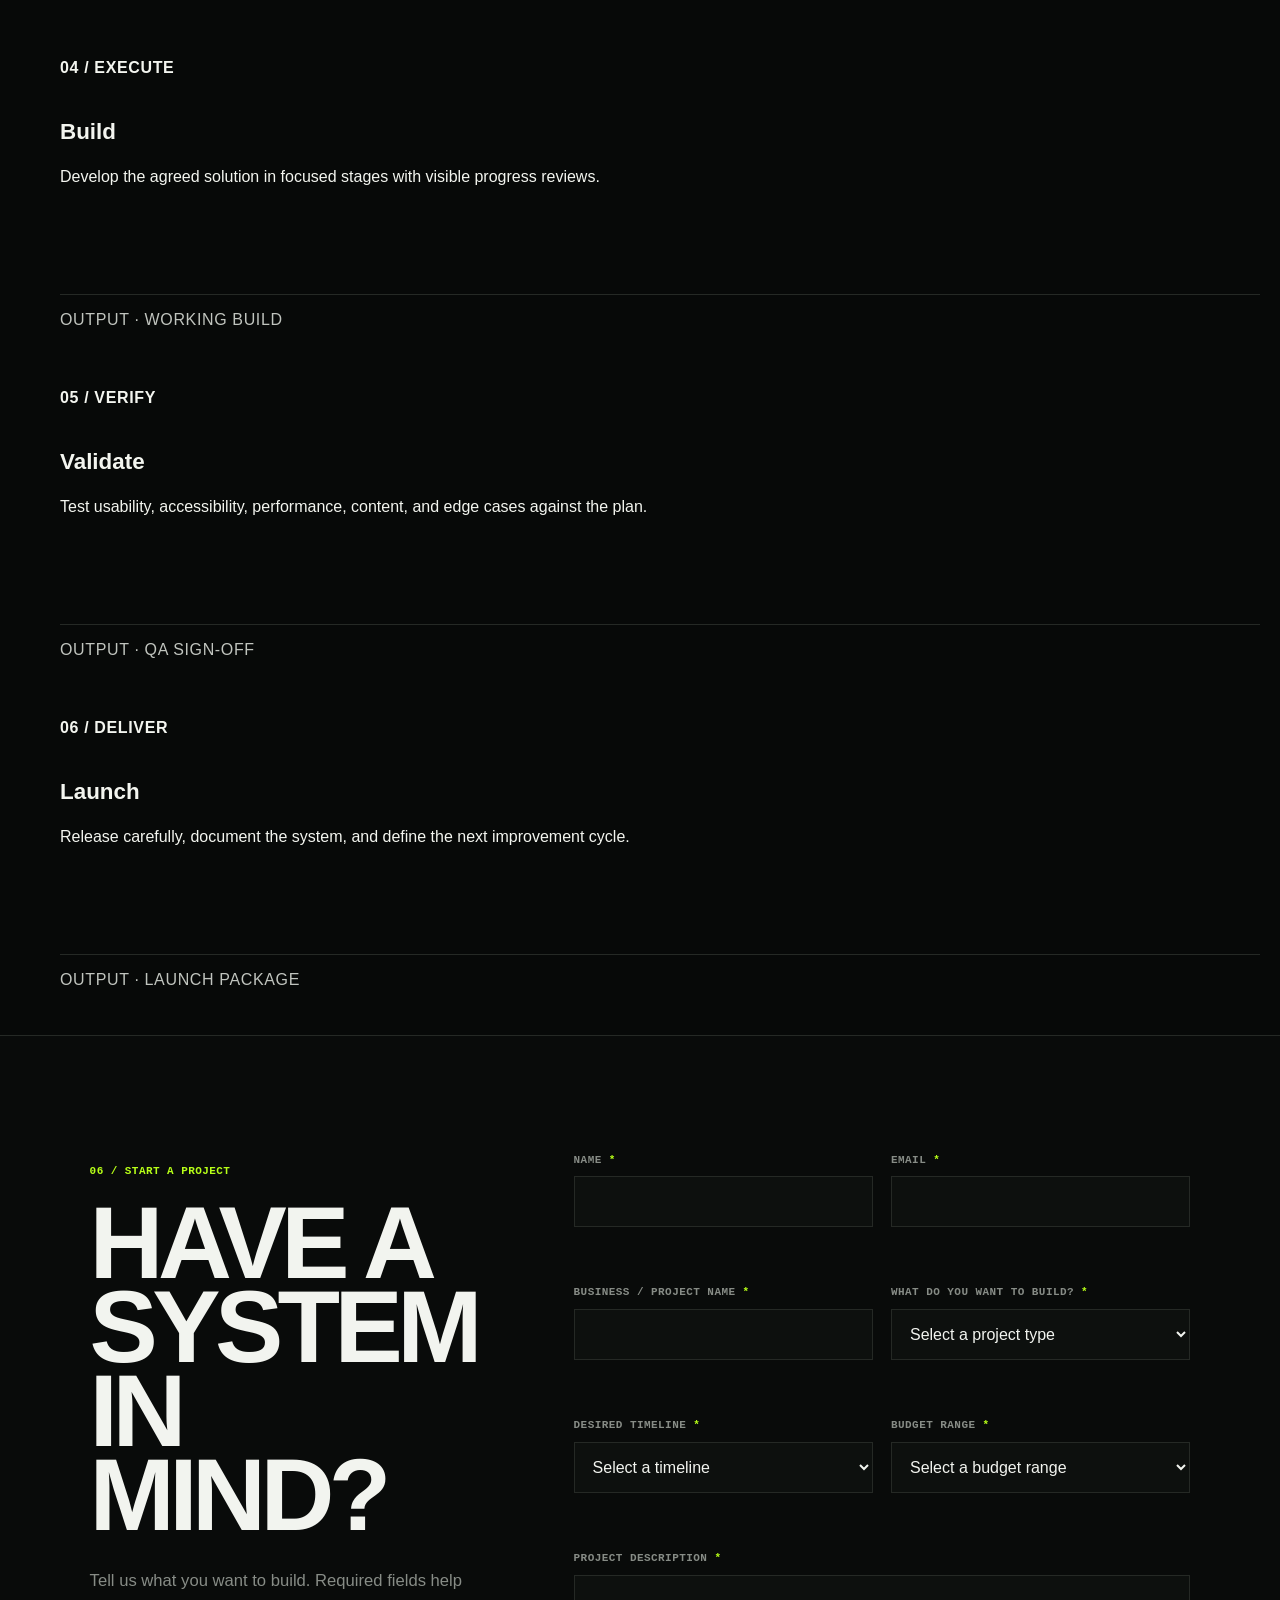
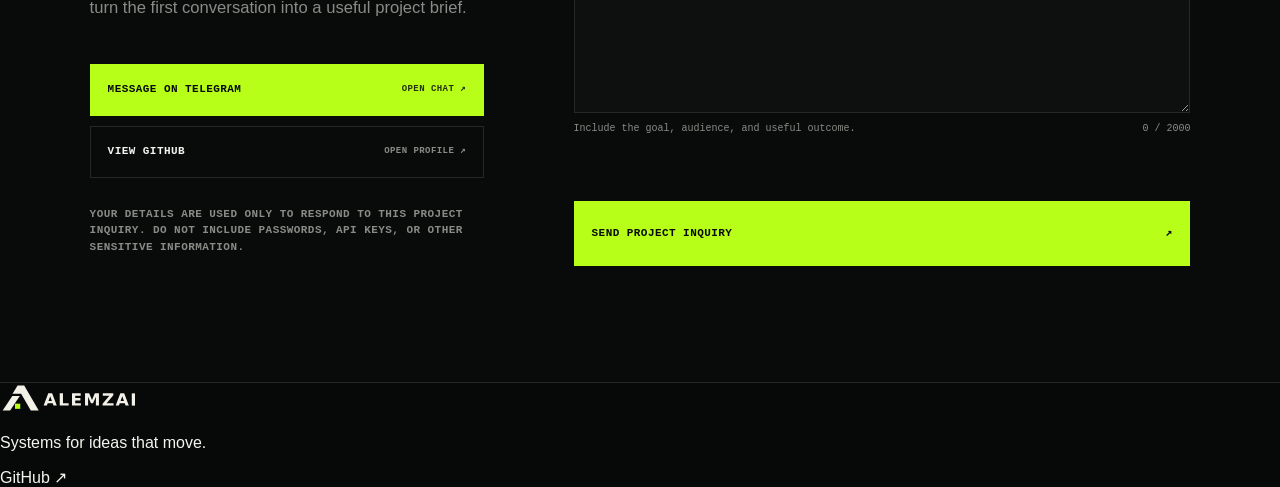
==== commit 744a96b4: "Add Alemzai production logo system" ====
--- a/index.html
+++ b/index.html
@@ -11,13 +11,13 @@
   <meta property="og:title" content="Alemzai — Creative Technology Systems">
   <meta property="og:description" content="Alemzai creates technology systems for modern businesses across AI, automation, digital experiences, and creative campaigns.">
   <meta property="og:url" content="https://alemzai.com/">
-  <meta property="og:image" content="https://alemzai.com/public/assets/demos/form-field/hero-field-form.webp">
-  <meta property="og:image:alt" content="Alemzai FIELD / FORM modular identity concept study">
+  <meta property="og:image" content="https://alemzai.com/public/assets/brand/alemzai-social-card.png">
+  <meta property="og:image:alt" content="ALEMZAI angular A symbol and wordmark">
   <meta name="twitter:card" content="summary_large_image">
   <meta name="twitter:title" content="Alemzai — Creative Technology Systems">
   <meta name="twitter:description" content="Alemzai creates technology systems for modern businesses across AI, automation, digital experiences, and creative campaigns.">
-  <meta name="twitter:image" content="https://alemzai.com/public/assets/demos/form-field/hero-field-form.webp">
-  <meta name="twitter:image:alt" content="Alemzai FIELD / FORM modular identity concept study">
+  <meta name="twitter:image" content="https://alemzai.com/public/assets/brand/alemzai-social-card.png">
+  <meta name="twitter:image:alt" content="ALEMZAI angular A symbol and wordmark">
   <meta name="form-endpoint" content="">
   <meta name="contact-email" content="">
   <meta name="booking-url" content="">
@@ -32,6 +32,7 @@
   <link rel="stylesheet" href="v2/contact/contact.css">
   <link rel="stylesheet" href="v2/contact/telegram.css">
   <link rel="stylesheet" href="v2/integration.css">
+  <link rel="stylesheet" href="brand.css">
   <script src="vendor/gsap/gsap.min.js" defer></script>
   <script src="vendor/gsap/ScrollTrigger.min.js" defer></script>
   <script src="vendor/gsap/ScrollSmoother.min.js" defer></script>
@@ -57,8 +58,8 @@
   <a class="av2-skip" href="#av2-main">Skip to studio content</a>
 
   <header class="av2-header" data-av2-header>
-    <a class="av2-mark" href="#av2-top" aria-label="Alemzai Systems, home">
-      <span>ALEMZAI</span><small>SYSTEMS</small>
+    <a class="av2-mark" href="#av2-top" aria-label="ALEMZAI, home">
+      <img src="public/assets/brand/alemzai-logo-primary.svg" alt="ALEMZAI" width="700" height="144">
     </a>
     <p class="av2-status"><i aria-hidden="true"></i> Creative technology studio</p>
     <button class="av2-menu-button" type="button" aria-expanded="false" aria-controls="av2-menu">
@@ -109,7 +110,7 @@
   </div>
 
   <a class="skip" href="#services">Skip to services</a><div class="cursor" aria-hidden="true"></div>
-  <header><a class="mark" href="#top" aria-label="Alemzai, home">ALEMZAI</a><nav id="primary-nav" aria-label="Primary"><a href="#services">Services</a><a href="#demos">Demos</a><a href="#about">About</a></nav><button class="menu-toggle" type="button" aria-expanded="false" aria-controls="primary-nav">Menu</button><a class="outline start-project-link" href="#start-project">Start a project ↗</a></header>
+  <header><a class="mark" href="#top" aria-label="ALEMZAI, home"><img src="public/assets/brand/alemzai-logo-primary.svg" alt="ALEMZAI" width="700" height="144"></a><nav id="primary-nav" aria-label="Primary"><a href="#services">Services</a><a href="#demos">Demos</a><a href="#about">About</a></nav><button class="menu-toggle" type="button" aria-expanded="false" aria-controls="primary-nav">Menu</button><a class="outline start-project-link" href="#start-project">Start a project ↗</a></header>
   <a class="project-fab start-project-link" href="#start-project">Start a project <span>↗</span></a>
   <main id="top">
     <section class="hero"><span class="rail">01</span><div class="hero-copy reveal"><h1>Systems for<br>ideas that<br>move<span>.</span></h1><p>AI systems, digital experiences, automation, and campaigns—designed to turn attention into action.</p><div class="hero-actions"><a class="button" href="#services">Explore services ↗</a><a class="text-link start-project-link" href="#start-project">Start a project</a></div></div><div class="hero-art" aria-hidden="true"><canvas id="field"></canvas><i class="cross a"></i><i class="cross b"></i></div><small>Scroll <i></i></small></section>
@@ -289,7 +290,7 @@
 
     <section class="start-project" id="legacy-start-project" aria-labelledby="start-project-title"><div class="project-intro client-reveal"><span>06 / INQUIRY</span><h2 id="start-project-title">Start a project</h2><p>Share the system you want to build. The form validates locally and only sends when a form endpoint has been configured.</p><div class="configuration"><b>Configuration status</b><p id="contact-fallback">Email fallback: not configured.</p><p id="booking-fallback">Booking link: not configured.</p></div></div><form id="project-form" novalidate><label>Name<input name="name" autocomplete="name" required></label><label>Email<input name="email" type="email" autocomplete="email" required></label><label>Business/project name<input name="business" autocomplete="organization" required></label><label>What do you want to build?<select name="build" required><option value="">Select a project type</option><option>Website or Shopify store</option><option>AI video or campaign content</option><option>AI agent or custom GPT workflow</option><option>Business automation</option><option>Application or dashboard</option><option>IT support or AI implementation</option></select></label><label>Desired timeline<select name="timeline" required><option value="">Select a timeline</option><option>As soon as practical</option><option>Within 1 month</option><option>1–3 months</option><option>3+ months</option><option>Not sure yet</option></select></label><label>Budget range<select name="budget" required><option value="">Select a budget range</option><option>Under $1,000</option><option>$1,000–$3,000</option><option>$3,000–$7,500</option><option>$7,500+</option><option>Not sure yet</option></select></label><label class="wide">Project description<textarea name="description" rows="5" maxlength="2000" required placeholder="Describe the goal, audience, and what a successful build should help you do."></textarea><small><span id="description-count">0</span> / 2000</small></label><div class="form-actions wide"><button class="button" type="submit">Start a project ↗</button><a class="outline-action booking-link" href="#" aria-disabled="true">Book a conversation ↗</a></div><div class="form-status wide" id="form-status" role="status" aria-live="polite">No inquiry submitted yet.</div></form></section>
   </main>
-  <footer><a class="mark" href="#top" aria-label="Alemzai, back to top">ALEMZAI</a><p>Systems for ideas that move.</p><a href="https://github.com/gadgetskpm-ctrl" rel="me noopener">GitHub ↗</a></footer>
+  <footer><a class="mark" href="#top" aria-label="ALEMZAI, back to top"><img src="public/assets/brand/alemzai-logo-primary.svg" alt="ALEMZAI" width="700" height="144"></a><p>Systems for ideas that move.</p><a href="https://github.com/gadgetskpm-ctrl" rel="me noopener">GitHub ↗</a></footer>
     </div>
   </div>
 
--- a/v2/shell/shell.css
+++ b/v2/shell/shell.css
@@ -18,8 +18,8 @@
 .av2-skip:focus { top: 1rem; }
 
 .av2-header { position: absolute; z-index: 60; inset: 0 0 auto; height: 6rem; padding: 0 clamp(1.2rem, 4vw, 4.5rem); display: grid; grid-template-columns: 1fr auto 1fr; align-items: center; border-bottom: 1px solid var(--av2-line); }
-.av2-mark { display: inline-flex; width: max-content; flex-direction: column; font: 700 1rem/.9 var(--av2-mono); letter-spacing: .09em; }
-.av2-mark small { margin-top: .35rem; color: var(--av2-muted); font-size: .55rem; letter-spacing: .38em; }
+.av2-mark { display: inline-flex; width: clamp(8.5rem, 12vw, 11rem); }
+.av2-mark img { display: block; width: 100%; height: auto; }
 .av2-status { display: flex; align-items: center; gap: .55rem; margin: 0; color: var(--av2-muted); font: .64rem/1 var(--av2-mono); text-transform: uppercase; letter-spacing: .08em; }
 .av2-status i { width: .45rem; aspect-ratio: 1; border-radius: 50%; background: var(--av2-acid); box-shadow: 0 0 1rem rgba(185, 255, 37, .55); }
 .av2-menu-button { justify-self: end; display: flex; align-items: center; gap: .8rem; padding: .75rem 0 .75rem 1rem; border: 0; background: transparent; color: inherit; cursor: pointer; font: .7rem/1 var(--av2-mono); text-transform: uppercase; letter-spacing: .08em; }
--- a/brand.css
+++ b/brand.css
@@ -0,0 +1,20 @@
+.av2-mark,
+.mark {
+  display: inline-flex;
+  width: clamp(8.5rem, 12vw, 11rem);
+  flex: 0 0 auto;
+}
+
+.av2-mark img,
+.mark img {
+  display: block;
+  width: 100%;
+  height: auto;
+}
+
+@media (max-width: 560px) {
+  .av2-mark,
+  .mark {
+    width: 8.25rem;
+  }
+}
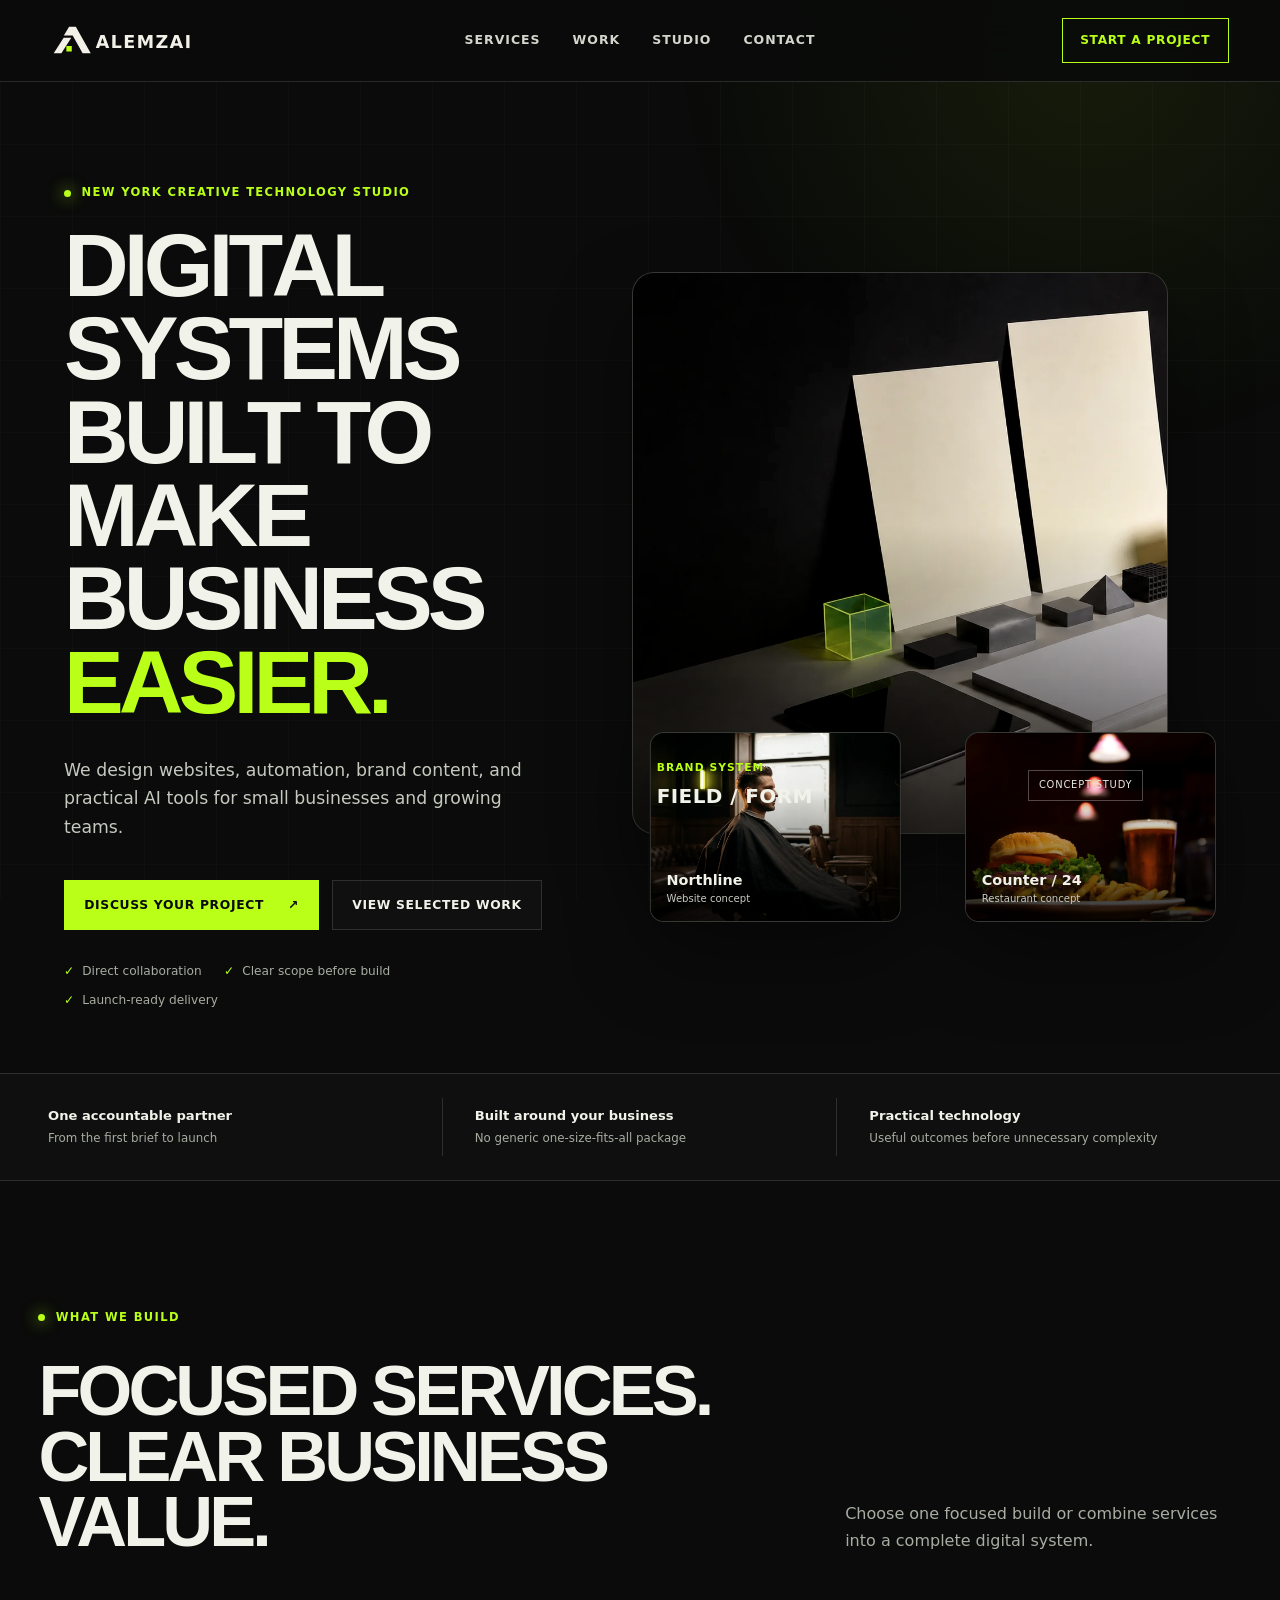
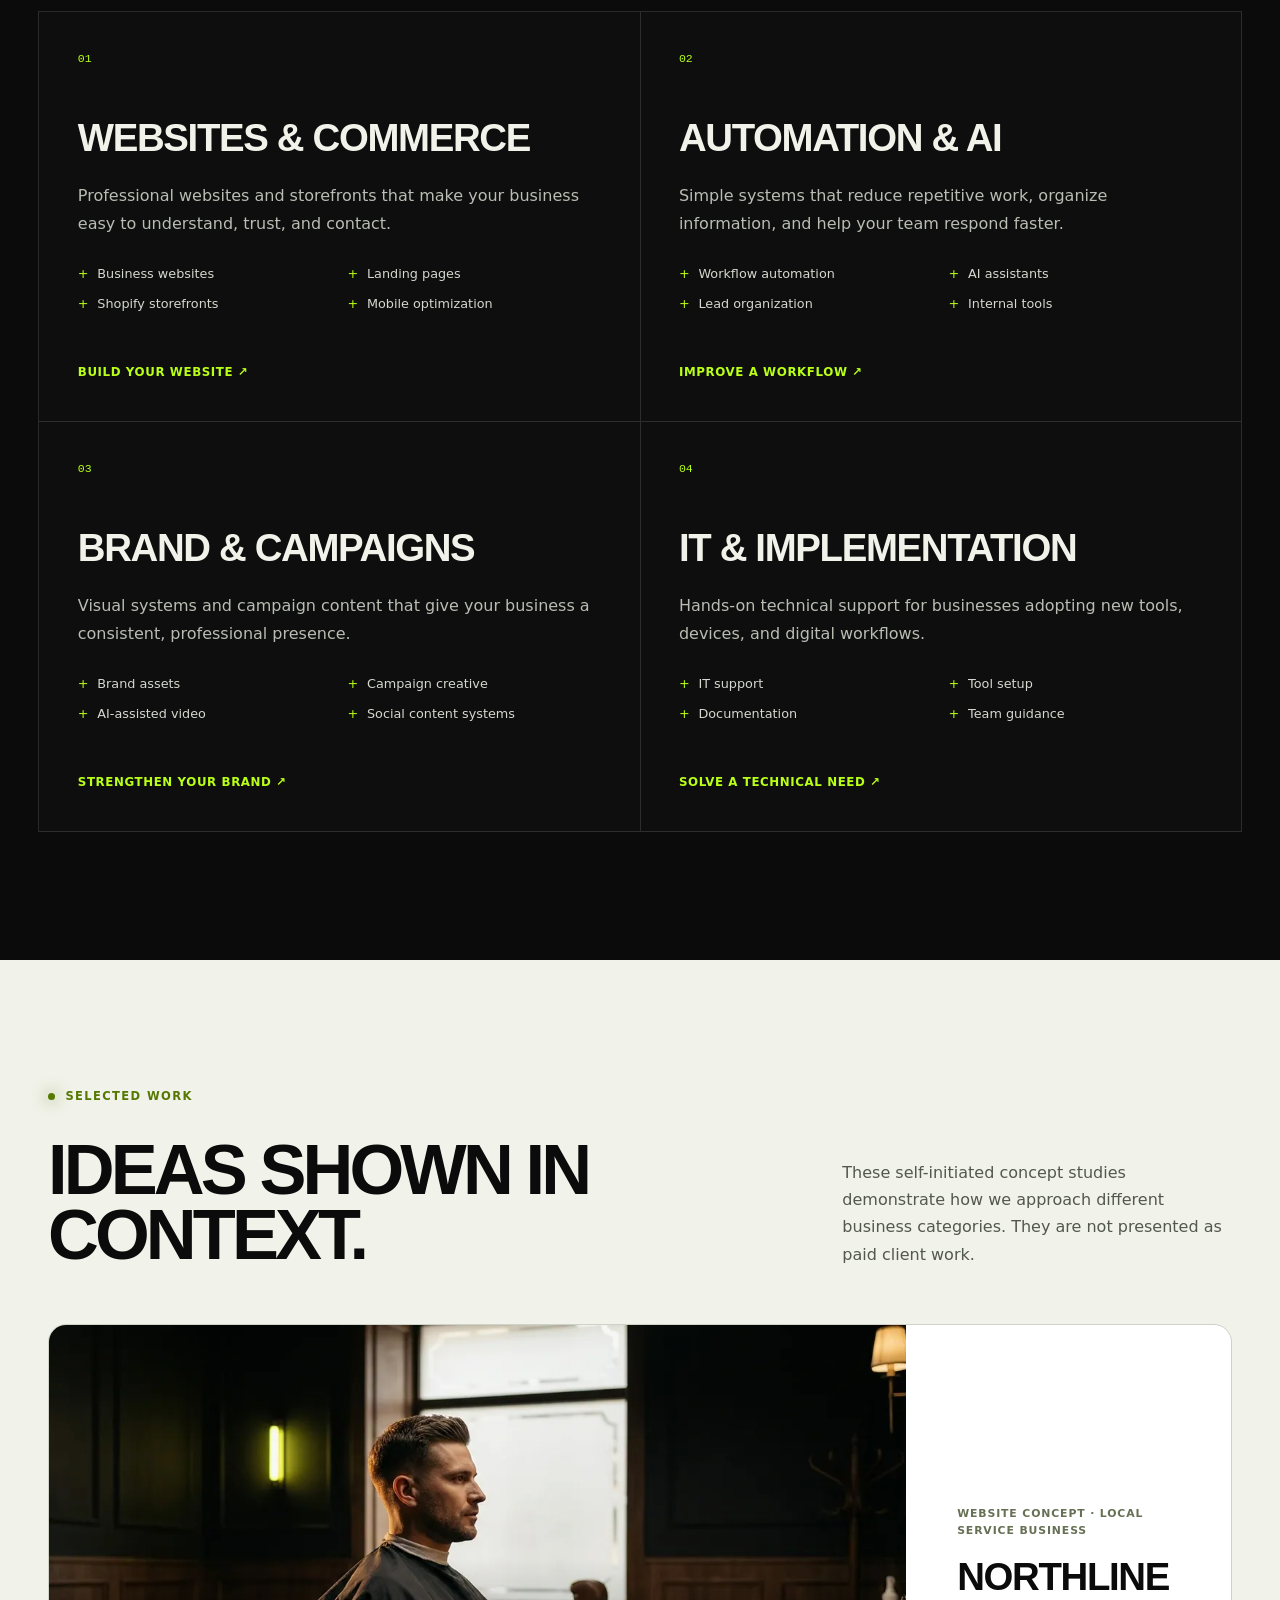
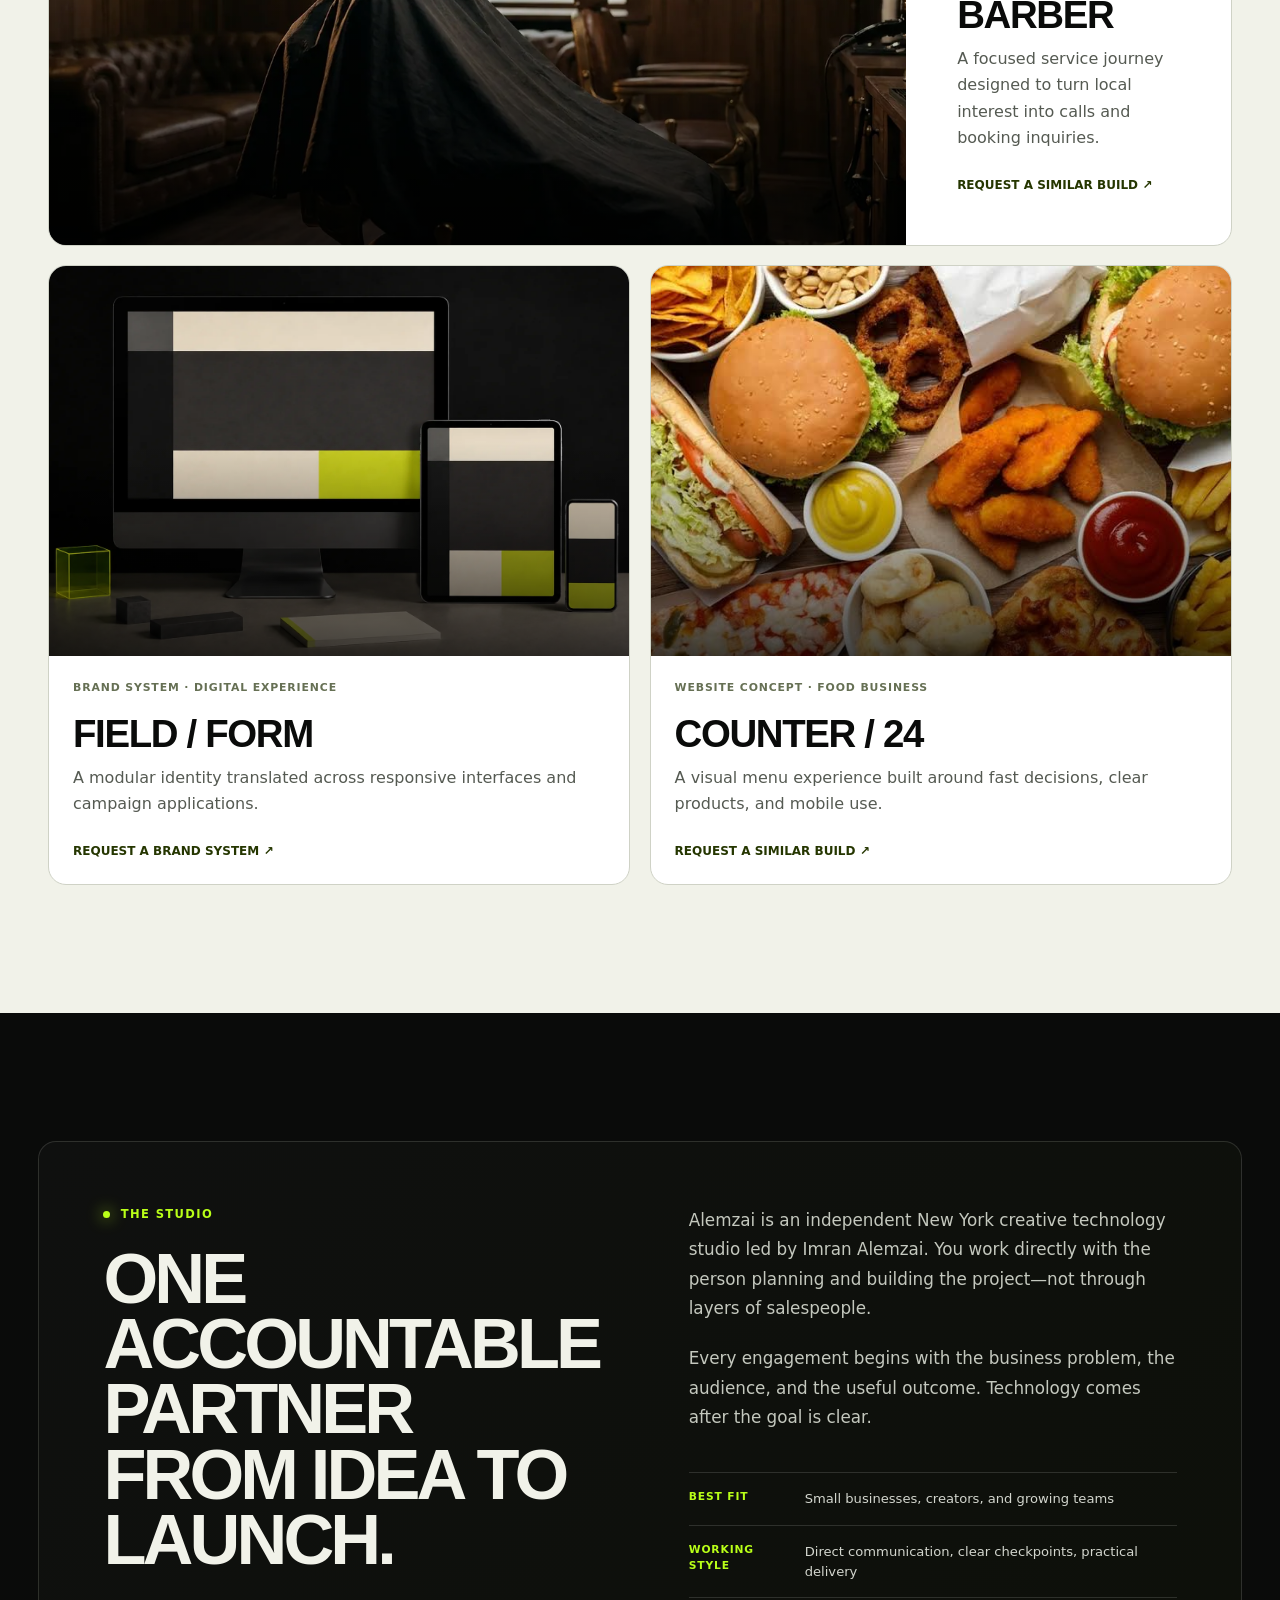
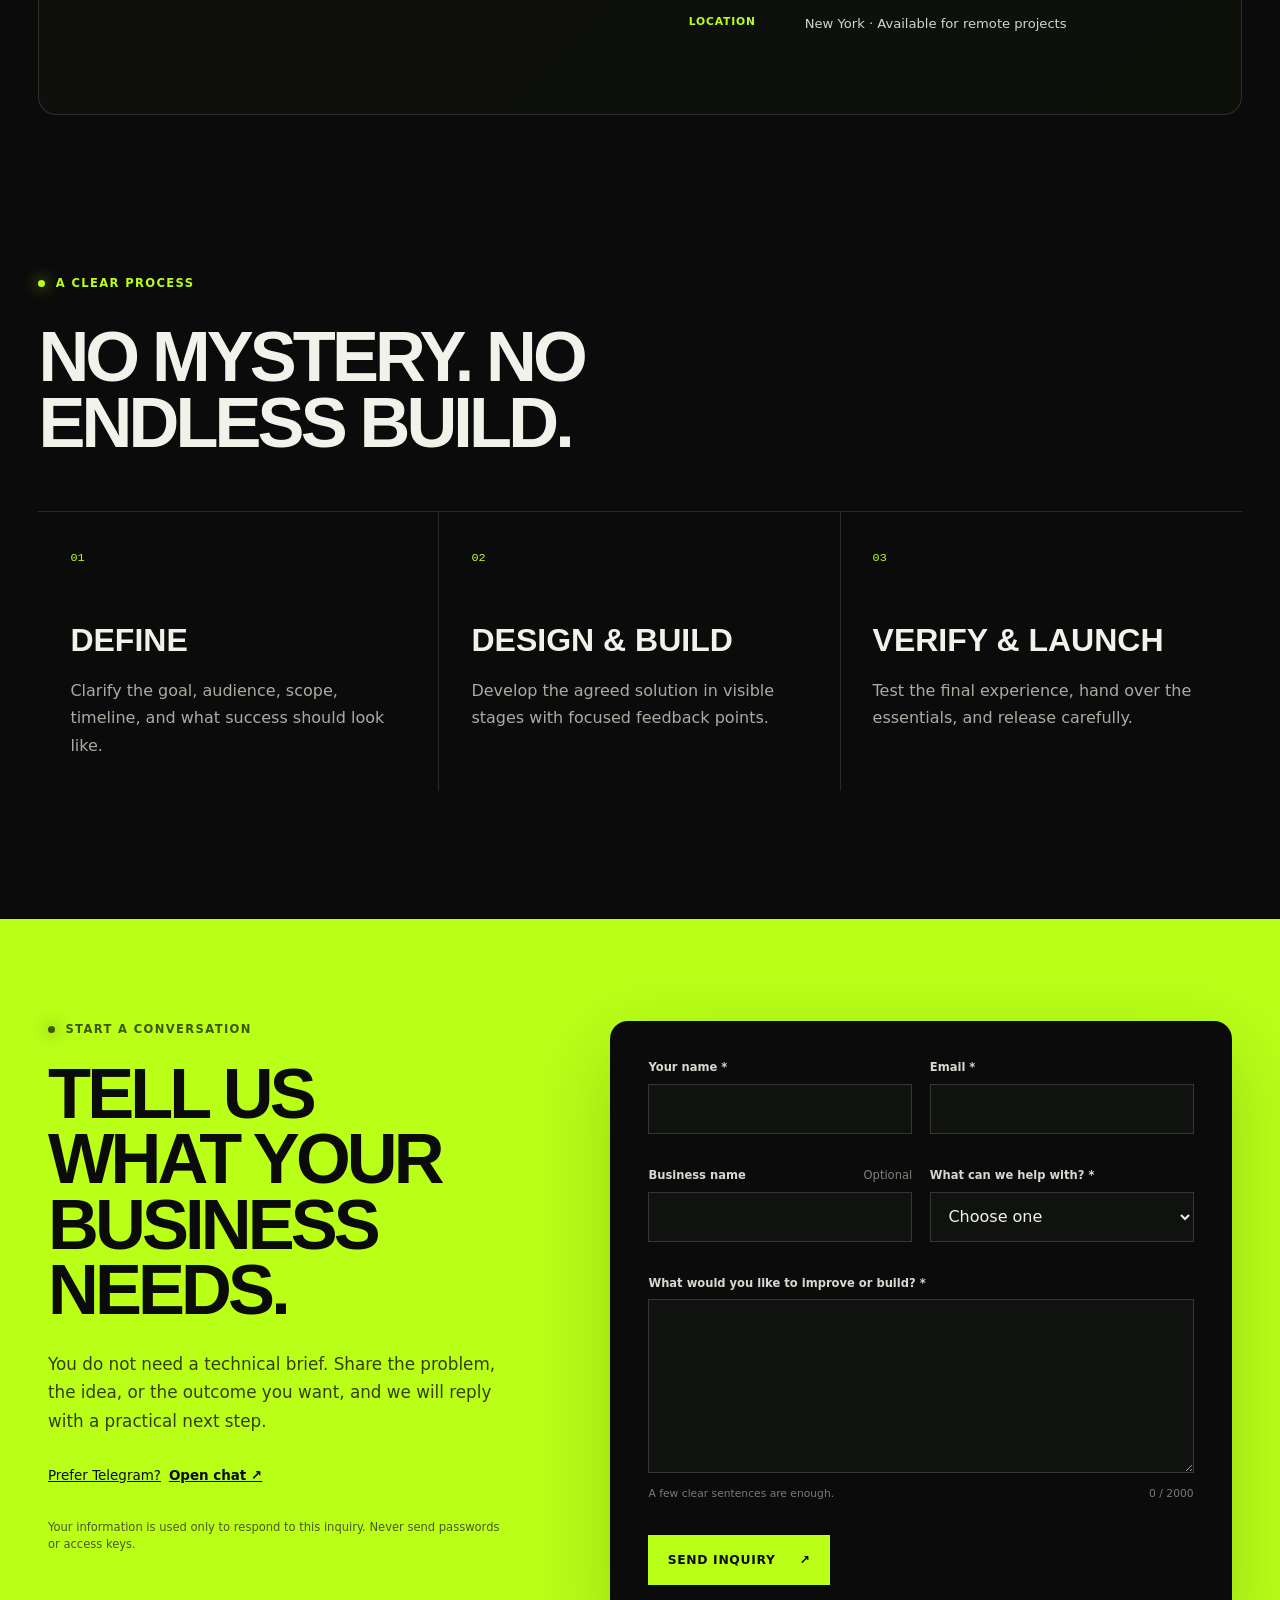
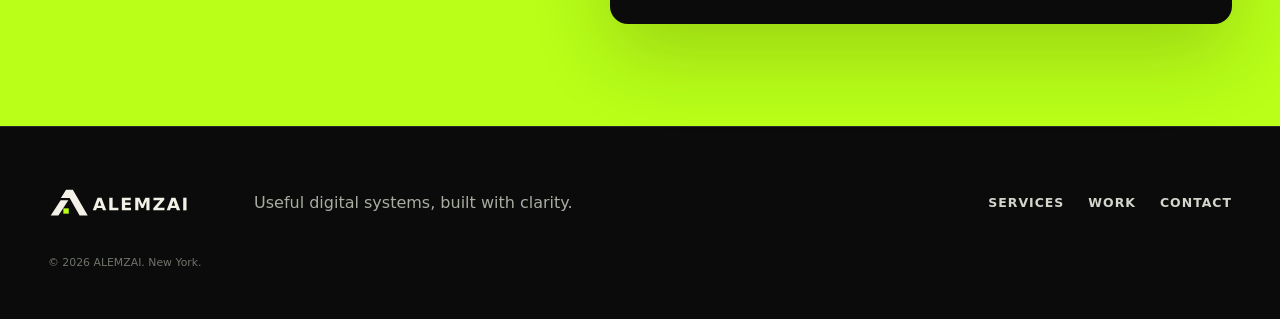
==== commit 4e276824: "Redesign homepage around client trust" ====
--- a/index.html
+++ b/index.html
@@ -1,301 +1,137 @@
 <!doctype html>
-<html lang="en" class="av2-integrated">
+<html lang="en">
 <head>
   <meta charset="UTF-8">
-  <meta name="viewport" content="width=device-width,initial-scale=1">
-  <meta name="description" content="Alemzai creates technology systems for modern businesses across AI, automation, digital experiences, and creative campaigns.">
-  <meta name="theme-color" content="#090b0a">
+  <meta name="viewport" content="width=device-width, initial-scale=1">
+  <meta name="description" content="Alemzai designs websites, automation, brand content, and practical AI systems for small businesses and growing teams.">
+  <meta name="theme-color" content="#0a0b0a">
   <link rel="canonical" href="https://alemzai.com/">
   <meta property="og:type" content="website">
-  <meta property="og:site_name" content="Alemzai Systems">
-  <meta property="og:title" content="Alemzai — Creative Technology Systems">
-  <meta property="og:description" content="Alemzai creates technology systems for modern businesses across AI, automation, digital experiences, and creative campaigns.">
+  <meta property="og:site_name" content="ALEMZAI">
+  <meta property="og:title" content="ALEMZAI — Digital systems for growing businesses">
+  <meta property="og:description" content="Websites, automation, brand content, and practical AI systems—planned clearly and built for real business use.">
   <meta property="og:url" content="https://alemzai.com/">
   <meta property="og:image" content="https://alemzai.com/public/assets/brand/alemzai-social-card.png">
-  <meta property="og:image:alt" content="ALEMZAI angular A symbol and wordmark">
+  <meta property="og:image:alt" content="ALEMZAI creative technology studio">
   <meta name="twitter:card" content="summary_large_image">
-  <meta name="twitter:title" content="Alemzai — Creative Technology Systems">
-  <meta name="twitter:description" content="Alemzai creates technology systems for modern businesses across AI, automation, digital experiences, and creative campaigns.">
+  <meta name="twitter:title" content="ALEMZAI — Digital systems for growing businesses">
+  <meta name="twitter:description" content="Websites, automation, brand content, and practical AI systems—planned clearly and built for real business use.">
   <meta name="twitter:image" content="https://alemzai.com/public/assets/brand/alemzai-social-card.png">
-  <meta name="twitter:image:alt" content="ALEMZAI angular A symbol and wordmark">
-  <meta name="form-endpoint" content="">
-  <meta name="contact-email" content="">
-  <meta name="booking-url" content="">
-  <title>Alemzai — Creative Technology Systems</title>
+  <title>ALEMZAI — Digital systems for growing businesses</title>
   <link rel="icon" href="favicon.svg" type="image/svg+xml">
-  <link rel="stylesheet" href="styles.css">
-  <link rel="stylesheet" href="motion.css">
-  <link rel="stylesheet" href="client.css">
-  <link rel="stylesheet" href="v2/shell/shell.css">
-  <link rel="stylesheet" href="v2/services/services.css">
-  <link rel="stylesheet" href="v2/demos/demos.css">
-  <link rel="stylesheet" href="v2/contact/contact.css">
-  <link rel="stylesheet" href="v2/contact/telegram.css">
-  <link rel="stylesheet" href="v2/integration.css">
-  <link rel="stylesheet" href="brand.css">
-  <script src="vendor/gsap/gsap.min.js" defer></script>
-  <script src="vendor/gsap/ScrollTrigger.min.js" defer></script>
-  <script src="vendor/gsap/ScrollSmoother.min.js" defer></script>
-  <script src="vendor/gsap/SplitText.min.js" defer></script>
-  <script src="vendor/gsap/CustomEase.min.js" defer></script>
-  <script src="vendor/gsap/MotionPathPlugin.min.js" defer></script>
-  <script src="vendor/gsap/Observer.min.js" defer></script>
-  <script src="v2/motion/tokens.js" defer></script>
-  <script src="v2/motion/scheduler.js" defer></script>
-  <script src="v2/motion/hero-canvas.js" defer></script>
-  <script src="v2/motion/controller.js" defer></script>
-  <script src="v2/motion/choreography.js" defer></script>
-  <script src="v2/shell/shell.js" defer></script>
-  <script src="v2/services/services.js" defer></script>
-  <script src="v2/demos/demos.js" defer></script>
+  <link rel="preload" href="public/assets/demos/form-field/hero-field-form.webp" as="image" type="image/webp">
+  <link rel="stylesheet" href="site.css">
+  <script src="site.js" defer></script>
   <script src="v2/contact/contact.js" defer></script>
-  <script src="v2/about.js" defer></script>
-  <script src="v2/integration.js" defer></script>
 </head>
 <body>
-<!-- Alemzai V2 immersive shell: copy this fragment inside <body>. -->
-<div class="av2-shell" data-av2-shell>
-  <a class="av2-skip" href="#av2-main">Skip to studio content</a>
-
-  <header class="av2-header" data-av2-header>
-    <a class="av2-mark" href="#av2-top" aria-label="ALEMZAI, home">
-      <img src="public/assets/brand/alemzai-logo-primary.svg" alt="ALEMZAI" width="700" height="144">
-    </a>
-    <p class="av2-status"><i aria-hidden="true"></i> Creative technology studio</p>
-    <button class="av2-menu-button" type="button" aria-expanded="false" aria-controls="av2-menu">
-      <span>Menu</span><i aria-hidden="true"></i>
-    </button>
+  <a class="skip-link" href="#main">Skip to main content</a>
+  <header class="site-header" data-header>
+    <a class="brand" href="#top" aria-label="ALEMZAI home"><img src="public/assets/brand/alemzai-logo-primary.svg" alt="ALEMZAI" width="700" height="144"></a>
+    <nav class="site-nav" id="site-navigation" aria-label="Main navigation" data-nav>
+      <a href="#services">Services</a><a href="#work">Work</a><a href="#studio">Studio</a><a href="#contact">Contact</a>
+    </nav>
+    <a class="header-cta" href="#contact">Start a project</a>
+    <button class="nav-toggle" type="button" aria-expanded="false" aria-controls="site-navigation" data-nav-toggle><span>Menu</span><i aria-hidden="true"></i></button>
   </header>
 
-  <nav class="av2-menu" id="av2-menu" aria-label="Studio navigation" aria-hidden="true">
-    <div class="av2-menu-meta" aria-hidden="true">
-      <span>Navigation system</span><span>06 destinations</span>
-    </div>
-    <ol>
-      <li><a href="#av2-top"><span>01</span>Home</a></li>
-      <li><a href="#services-v2"><span>02</span>Services</a></li>
-      <li><a href="#v2-demos"><span>03</span>Demos</a></li>
-      <li><a href="#about"><span>04</span>The studio</a></li>
-      <li><a href="#approach"><span>05</span>Approach</a></li>
-      <li><a href="#start-project"><span>06</span>Start a project</a></li>
-    </ol>
-  </nav>
+  <main id="main">
+    <section class="hero" id="top" aria-labelledby="hero-title">
+      <div class="hero-copy reveal">
+        <p class="eyebrow"><span></span> New York creative technology studio</p>
+        <h1 id="hero-title">Digital systems built to make business <em>easier.</em></h1>
+        <p class="hero-lead">We design websites, automation, brand content, and practical AI tools for small businesses and growing teams.</p>
+        <div class="hero-actions">
+          <a class="button button-primary" href="#contact">Discuss your project <span aria-hidden="true">↗</span></a>
+          <a class="button button-secondary" href="#work">View selected work</a>
+        </div>
+        <ul class="hero-trust" aria-label="How Alemzai works"><li>Direct collaboration</li><li>Clear scope before build</li><li>Launch-ready delivery</li></ul>
+      </div>
+      <div class="hero-showcase reveal" aria-label="Selected Alemzai concept work">
+        <figure class="showcase-main">
+          <img src="public/assets/demos/form-field/hero-field-form.webp" alt="FIELD / FORM identity system concept displayed across print and digital surfaces" width="1586" height="992">
+          <figcaption><span>Brand system</span><strong>FIELD / FORM</strong><small>Concept study</small></figcaption>
+        </figure>
+        <figure class="showcase-small showcase-barber">
+          <img src="public/assets/demos/northline-barber/hero-barber.webp" alt="Northline Barber website concept" width="1200" height="768">
+          <figcaption><strong>Northline</strong><small>Website concept</small></figcaption>
+        </figure>
+        <figure class="showcase-small showcase-food">
+          <img src="public/assets/demos/counter-24/hero-burger.jpg" alt="Counter 24 restaurant website concept" width="1200" height="768">
+          <figcaption><strong>Counter / 24</strong><small>Restaurant concept</small></figcaption>
+        </figure>
+      </div>
+    </section>
 
-  <div data-smooth-wrapper>
-    <div data-smooth-content>
-  <div id="av2-main">
-    <section class="av2-hero" id="av2-top" aria-labelledby="av2-title">
-      <div class="av2-hero-copy">
-        <p class="av2-kicker">Independent creative technology studio</p>
-        <h1 id="av2-title"><span>Systems for</span><span>ideas that</span><span>move<i>.</i></span></h1>
-        <p class="av2-intro">AI, web, automation, media, applications, and IT—shaped into practical systems for modern businesses.</p>
-        <div class="av2-actions">
-          <a class="av2-primary" href="#services-v2">Explore systems <span aria-hidden="true">↗</span></a>
-          <a class="av2-secondary" href="#start-project">Start a project</a>
+    <section class="proof-bar" aria-label="Alemzai delivery principles">
+      <p><strong>One accountable partner</strong><span>From the first brief to launch</span></p>
+      <p><strong>Built around your business</strong><span>No generic one-size-fits-all package</span></p>
+      <p><strong>Practical technology</strong><span>Useful outcomes before unnecessary complexity</span></p>
+    </section>
+
+    <section class="section services" id="services" aria-labelledby="services-title">
+      <div class="section-heading reveal">
+        <p class="eyebrow"><span></span> What we build</p>
+        <h2 id="services-title">Focused services.<br>Clear business value.</h2>
+        <p>Choose one focused build or combine services into a complete digital system.</p>
+      </div>
+      <div class="service-grid">
+        <article class="service-card reveal"><span class="service-number">01</span><h3>Websites &amp; commerce</h3><p>Professional websites and storefronts that make your business easy to understand, trust, and contact.</p><ul><li>Business websites</li><li>Landing pages</li><li>Shopify storefronts</li><li>Mobile optimization</li></ul><a href="#contact" data-project="Website or Shopify store">Build your website <span aria-hidden="true">↗</span></a></article>
+        <article class="service-card reveal"><span class="service-number">02</span><h3>Automation &amp; AI</h3><p>Simple systems that reduce repetitive work, organize information, and help your team respond faster.</p><ul><li>Workflow automation</li><li>AI assistants</li><li>Lead organization</li><li>Internal tools</li></ul><a href="#contact" data-project="AI agent or automation">Improve a workflow <span aria-hidden="true">↗</span></a></article>
+        <article class="service-card reveal"><span class="service-number">03</span><h3>Brand &amp; campaigns</h3><p>Visual systems and campaign content that give your business a consistent, professional presence.</p><ul><li>Brand assets</li><li>Campaign creative</li><li>AI-assisted video</li><li>Social content systems</li></ul><a href="#contact" data-project="Brand or campaign content">Strengthen your brand <span aria-hidden="true">↗</span></a></article>
+        <article class="service-card reveal"><span class="service-number">04</span><h3>IT &amp; implementation</h3><p>Hands-on technical support for businesses adopting new tools, devices, and digital workflows.</p><ul><li>IT support</li><li>Tool setup</li><li>Documentation</li><li>Team guidance</li></ul><a href="#contact" data-project="IT support or implementation">Solve a technical need <span aria-hidden="true">↗</span></a></article>
+      </div>
+    </section>
+
+    <section class="section work" id="work" aria-labelledby="work-title">
+      <div class="section-heading reveal">
+        <p class="eyebrow"><span></span> Selected work</p>
+        <h2 id="work-title">Ideas shown in context.</h2>
+        <p>These self-initiated concept studies demonstrate how we approach different business categories. They are not presented as paid client work.</p>
+      </div>
+      <div class="work-grid">
+        <article class="work-card work-card-wide reveal"><div class="work-image"><img src="public/assets/demos/northline-barber/hero-barber.webp" alt="Northline Barber website concept shown with a barber at work" width="1200" height="768" loading="lazy"></div><div class="work-copy"><p>Website concept · Local service business</p><h3>Northline Barber</h3><span>A focused service journey designed to turn local interest into calls and booking inquiries.</span><a href="#contact" data-project="Website or Shopify store">Request a similar build ↗</a></div></article>
+        <article class="work-card reveal"><div class="work-image"><img src="public/assets/demos/form-field/digital-interface.webp" alt="FIELD / FORM responsive interface concept" width="1586" height="992" loading="lazy"></div><div class="work-copy"><p>Brand system · Digital experience</p><h3>FIELD / FORM</h3><span>A modular identity translated across responsive interfaces and campaign applications.</span><a href="#contact" data-project="Brand or campaign content">Request a brand system ↗</a></div></article>
+        <article class="work-card reveal"><div class="work-image"><img src="public/assets/demos/counter-24/menu-spread.jpg" alt="Counter 24 restaurant menu website concept" width="1200" height="768" loading="lazy"></div><div class="work-copy"><p>Website concept · Food business</p><h3>Counter / 24</h3><span>A visual menu experience built around fast decisions, clear products, and mobile use.</span><a href="#contact" data-project="Website or Shopify store">Request a similar build ↗</a></div></article>
+      </div>
+    </section>
+
+    <section class="section studio" id="studio" aria-labelledby="studio-title">
+      <div class="studio-panel reveal">
+        <div><p class="eyebrow"><span></span> The studio</p><h2 id="studio-title">One accountable partner from idea to launch.</h2></div>
+        <div class="studio-copy">
+          <p>Alemzai is an independent New York creative technology studio led by Imran Alemzai. You work directly with the person planning and building the project—not through layers of salespeople.</p>
+          <p>Every engagement begins with the business problem, the audience, and the useful outcome. Technology comes after the goal is clear.</p>
+          <dl><div><dt>Best fit</dt><dd>Small businesses, creators, and growing teams</dd></div><div><dt>Working style</dt><dd>Direct communication, clear checkpoints, practical delivery</dd></div><div><dt>Location</dt><dd>New York · Available for remote projects</dd></div></dl>
         </div>
       </div>
+    </section>
 
-      <div class="av2-system-stage" aria-hidden="true">
-        <canvas data-av2-field></canvas>
-        <div class="av2-stage-label"><span>Live capability map</span><b data-av2-signal>AI / 01</b></div>
-      </div>
+    <section class="section process" aria-labelledby="process-title">
+      <div class="section-heading reveal"><p class="eyebrow"><span></span> A clear process</p><h2 id="process-title">No mystery. No endless build.</h2></div>
+      <ol class="process-grid"><li class="reveal"><span>01</span><h3>Define</h3><p>Clarify the goal, audience, scope, timeline, and what success should look like.</p></li><li class="reveal"><span>02</span><h3>Design &amp; build</h3><p>Develop the agreed solution in visible stages with focused feedback points.</p></li><li class="reveal"><span>03</span><h3>Verify &amp; launch</h3><p>Test the final experience, hand over the essentials, and release carefully.</p></li></ol>
+    </section>
 
-      <dl class="av2-hero-meta">
-        <div><dt>Mode</dt><dd>Design + build</dd></div>
-        <div><dt>Input</dt><dd>Pointer / scroll</dd></div>
-        <div><dt>Output</dt><dd>Working systems</dd></div>
-      </dl>
-      <p class="av2-scroll-cue">Scroll to explore <i aria-hidden="true"></i></p>
+    <section class="contact" id="contact" aria-labelledby="contact-title" data-alemzai-contact data-form-endpoint="https://formspree.io/f/xaeydedk" data-telegram-url="https://t.me/ALEMZAISYSTEMS">
+      <div class="contact-intro reveal"><p class="eyebrow"><span></span> Start a conversation</p><h2 id="contact-title">Tell us what your business needs.</h2><p>You do not need a technical brief. Share the problem, the idea, or the outcome you want, and we will reply with a practical next step.</p><a class="telegram-link" href="https://t.me/ALEMZAISYSTEMS" target="_blank" rel="noopener noreferrer" data-telegram-link>Prefer Telegram? <strong data-telegram-state>Open chat ↗</strong></a><small>Your information is used only to respond to this inquiry. Never send passwords or access keys.</small></div>
+      <form class="contact-form reveal" action="https://formspree.io/f/xaeydedk" method="POST" accept-charset="UTF-8" data-contact-form novalidate>
+        <div class="field"><label for="contact-name">Your name *</label><input id="contact-name" name="name" autocomplete="name" required maxlength="100"><p class="field-error" id="contact-name-error"></p></div>
+        <div class="field"><label for="contact-email">Email *</label><input id="contact-email" name="email" type="email" autocomplete="email" inputmode="email" required maxlength="254"><p class="field-error" id="contact-email-error"></p></div>
+        <div class="field"><label for="contact-business">Business name <span>Optional</span></label><input id="contact-business" name="business" autocomplete="organization" maxlength="120"><p class="field-error" id="contact-business-error"></p></div>
+        <div class="field"><label for="contact-build">What can we help with? *</label><select id="contact-build" name="build" required><option value="">Choose one</option><option>Website or Shopify store</option><option>AI agent or automation</option><option>Brand or campaign content</option><option>IT support or implementation</option><option>Application or dashboard</option><option>Something else</option></select><p class="field-error" id="contact-build-error"></p></div>
+        <div class="field field-wide"><label for="contact-description">What would you like to improve or build? *</label><textarea id="contact-description" name="description" rows="6" required minlength="20" maxlength="2000" aria-describedby="contact-description-help contact-description-count"></textarea><div class="field-help"><span id="contact-description-help">A few clear sentences are enough.</span><span id="contact-description-count" data-description-count>0 / 2000</span></div><p class="field-error" id="contact-description-error"></p></div>
+        <div class="form-trap" aria-hidden="true"><label for="contact-company-site">Leave this field empty</label><input id="contact-company-site" name="_gotcha" tabindex="-1" autocomplete="off"></div>
+        <input type="hidden" name="_subject" value="New ALEMZAI project inquiry"><input type="hidden" name="_template" value="table">
+        <div class="form-actions field-wide"><button class="button button-primary" type="submit" data-submit-button>Send inquiry <span aria-hidden="true">↗</span></button><p class="form-status" role="status" aria-live="polite" aria-atomic="true" data-form-status></p></div>
+      </form>
     </section>
-  </div>
+  </main>
 
-  <a class="skip" href="#services">Skip to services</a><div class="cursor" aria-hidden="true"></div>
-  <header><a class="mark" href="#top" aria-label="ALEMZAI, home"><img src="public/assets/brand/alemzai-logo-primary.svg" alt="ALEMZAI" width="700" height="144"></a><nav id="primary-nav" aria-label="Primary"><a href="#services">Services</a><a href="#demos">Demos</a><a href="#about">About</a></nav><button class="menu-toggle" type="button" aria-expanded="false" aria-controls="primary-nav">Menu</button><a class="outline start-project-link" href="#start-project">Start a project ↗</a></header>
-  <a class="project-fab start-project-link" href="#start-project">Start a project <span>↗</span></a>
-  <main id="top">
-    <section class="hero"><span class="rail">01</span><div class="hero-copy reveal"><h1>Systems for<br>ideas that<br>move<span>.</span></h1><p>AI systems, digital experiences, automation, and campaigns—designed to turn attention into action.</p><div class="hero-actions"><a class="button" href="#services">Explore services ↗</a><a class="text-link start-project-link" href="#start-project">Start a project</a></div></div><div class="hero-art" aria-hidden="true"><canvas id="field"></canvas><i class="cross a"></i><i class="cross b"></i></div><small>Scroll <i></i></small></section>
-<section class="as-services" id="services-v2" aria-labelledby="services-v2-title" data-alemzai-services>
-  <div class="as-services__heading">
-    <span class="as-services__index" aria-hidden="true">02</span>
-    <div>
-      <p class="as-services__eyebrow">Capabilities / Systems</p>
-      <h2 id="services-v2-title">Services built<br>for action.</h2>
-    </div>
-    <p class="as-services__intro">Focused digital systems for businesses, creators, and growing teams—from the first useful idea to a working launch.</p>
-  </div>
-
-  <div class="as-services__interface">
-    <div class="as-services__tabs" role="tablist" aria-label="Services">
-      <button class="is-active" id="service-tab-websites-shopify" type="button" role="tab" aria-selected="true" aria-controls="service-panel" tabindex="0" data-service-key="websitesShopify"><span>01</span>Websites and Shopify</button>
-      <button id="service-tab-ai-media" type="button" role="tab" aria-selected="false" aria-controls="service-panel" tabindex="-1" data-service-key="aiMedia"><span>02</span>AI videos and digital ads</button>
-      <button id="service-tab-design" type="button" role="tab" aria-selected="false" aria-controls="service-panel" tabindex="-1" data-service-key="design"><span>03</span>Graphic design and brand assets</button>
-      <button id="service-tab-ai-automation" type="button" role="tab" aria-selected="false" aria-controls="service-panel" tabindex="-1" data-service-key="aiAutomation"><span>04</span>AI agents and automation</button>
-      <button id="service-tab-apps" type="button" role="tab" aria-selected="false" aria-controls="service-panel" tabindex="-1" data-service-key="apps"><span>05</span>Applications and dashboards</button>
-      <button id="service-tab-it" type="button" role="tab" aria-selected="false" aria-controls="service-panel" tabindex="-1" data-service-key="it"><span>06</span>IT support and AI implementation</button>
-    </div>
-
-    <article class="as-services__panel" id="service-panel" role="tabpanel" aria-labelledby="service-tab-websites-shopify" tabindex="0">
-      <div class="as-services__copy">
-        <p class="as-services__meta" data-service-meta>01 / Digital experience</p>
-        <h3 data-service-title>Websites and stores built around clear journeys.</h3>
-        <p class="as-services__position" data-service-position>Responsive websites and Shopify storefronts that organize content, products, and customer actions into a coherent experience.</p>
-        <div class="as-services__deliverables">
-          <h4>Example deliverables</h4>
-          <ul data-service-deliverables>
-            <li>Responsive business websites</li>
-            <li>Shopify storefront configuration</li>
-            <li>Landing and product page systems</li>
-            <li>Accessibility and launch review</li>
-          </ul>
-        </div>
-        <div class="as-services__actions">
-          <button type="button" class="as-services__action as-services__action--outline" data-service-example>View example <span aria-hidden="true">↗</span></button>
-          <button type="button" class="as-services__action as-services__action--primary" data-service-request>Request this service <span aria-hidden="true">↗</span></button>
-        </div>
-      </div>
-
-      <div class="as-services__visual" aria-hidden="true" data-service-visual>
-        <div class="as-services__visual-grid"></div>
-        <div class="as-services__diagram" data-service-diagram>
-          <i></i><i></i><i></i><i></i>
-        </div>
-        <p data-service-code>WEB / 01</p>
-      </div>
-    </article>
-  </div>
-  <p class="as-services__status" role="status" aria-live="polite" data-service-status></p>
-</section>
-
-    <section class="services" id="services" aria-labelledby="services-title"><div class="heading client-reveal"><span>02</span><h2 id="services-title">Services</h2><p>Practical builds for businesses, creators, and teams that need a clearer digital system.</p></div><div class="service-interface"><div class="service-list" role="tablist" aria-label="Services"><button class="active" type="button" role="tab" aria-selected="true" data-service="0"><span>01</span>Graphic design &amp; brand assets</button><button type="button" role="tab" aria-selected="false" data-service="1"><span>02</span>AI video &amp; content production</button><button type="button" role="tab" aria-selected="false" data-service="2"><span>03</span>Digital advertising &amp; campaigns</button><button type="button" role="tab" aria-selected="false" data-service="3"><span>04</span>Websites and Shopify stores</button><button type="button" role="tab" aria-selected="false" data-service="4"><span>05</span>AI agents and custom GPT workflows</button><button type="button" role="tab" aria-selected="false" data-service="5"><span>06</span>Business automation</button><button type="button" role="tab" aria-selected="false" data-service="6"><span>07</span>Simple applications and dashboards</button><button type="button" role="tab" aria-selected="false" data-service="7"><span>08</span>IT support and AI implementation</button></div><article class="service-detail client-reveal" role="tabpanel" aria-live="polite"><span id="service-index">01 / SERVICE</span><p class="service-category" id="service-category"></p><h3 id="service-title"></h3><p id="service-description"></p><figure class="service-preview"><img id="service-preview" src="assets/services/graphic-design.webp" alt="Abstract graphic design and brand asset mockups" width="1200" height="768"><figcaption id="service-preview-caption">Brand asset system preview</figcaption></figure><div class="service-lower"><div class="deliverables"><b>Example deliverables</b><ul id="service-deliverables"></ul></div><div class="service-workflow"><b>System flow</b><div id="service-workflow" aria-label="Service workflow"></div></div></div><div class="service-actions"><button class="outline-action" id="view-service-example" type="button">View an example ↗</button><a class="button" id="request-service" href="#start-project">Request this service ↗</a></div></article></div></section>
-<section class="av2-demos" id="v2-demos" aria-labelledby="v2-demos-title" data-demos-root>
-  <div class="av2-demos__heading">
-    <p>Interactive demonstrations</p>
-    <h2 id="v2-demos-title">Working ideas.<br>Made visible.</h2>
-    <p>Four front-end demonstrations using fictional content and sample data. No payment, account, or booking is created.</p>
-  </div>
-
-  <div class="av2-demos__selector" role="tablist" aria-label="Choose a demonstration">
-    <button type="button" role="tab" aria-selected="true" aria-controls="av2-demo-panel" tabindex="0" data-demo-select="barber"><span>01</span>Northline Barber</button>
-    <button type="button" role="tab" aria-selected="false" aria-controls="av2-demo-panel" tabindex="-1" data-demo-select="food"><span>02</span>Fast food</button>
-    <button type="button" role="tab" aria-selected="false" aria-controls="av2-demo-panel" tabindex="-1" data-demo-select="studio"><span>03</span>FIELD / FORM</button>
-    <button type="button" role="tab" aria-selected="false" aria-controls="av2-demo-panel" tabindex="-1" data-demo-select="fitness"><span>04</span>Fitness app</button>
-  </div>
-
-  <div class="av2-demo" id="av2-demo-panel" role="tabpanel" tabindex="0" aria-live="polite">
-    <aside class="av2-demo__meta">
-      <p>Active demonstration</p>
-      <h3 data-demo-name>Northline Barber</h3>
-      <dl>
-        <div><dt>Format</dt><dd data-demo-format>Booking website</dd></div>
-        <div><dt>Status</dt><dd>Front-end only</dd></div>
-        <div><dt>Input</dt><dd>Pointer · touch · keyboard</dd></div>
-      </dl>
-      <a href="#start-project" data-demo-request>Request a similar build <span aria-hidden="true">↗</span></a>
-    </aside>
-    <div class="av2-demo__viewport" data-demo-stage>
-      <article class="av2-scene"><h4>Northline Barber</h4><p>A fictional booking-website demonstration. Interactive states become available when JavaScript is running.</p></article>
-    </div>
-  </div>
-</section>
-
-    <section class="demos" id="demos" aria-labelledby="demos-title"><div class="heading client-reveal"><span>03</span><h2 id="demos-title">Demo work</h2><p>Front-end proof of capability. No backend, payments, authentication, or production data.</p></div><div class="demo-tabs" role="tablist" aria-label="Demo projects"><button class="active" type="button" role="tab" aria-selected="true" data-demo="0"><span>01</span>Barber shop</button><button type="button" role="tab" aria-selected="false" data-demo="1"><span>02</span>Fast food</button><button type="button" role="tab" aria-selected="false" data-demo="2"><span>03</span>FIELD / FORM</button><button type="button" role="tab" aria-selected="false" data-demo="3"><span>04</span>Fitness app</button></div><div class="demo-shell client-reveal"><aside class="demo-meta"><span>ACTIVE DEMO</span><h3 id="demo-name">Barber shop website</h3><dl><div><dt>Type</dt><dd id="demo-type">Responsive website</dd></div><div><dt>State</dt><dd>Front-end only</dd></div><div><dt>Input</dt><dd>Pointer / touch / keyboard</dd></div></dl><a class="text-link start-project-link" href="#start-project">Start a similar project</a></aside><div class="demo-browser" role="tabpanel" aria-live="polite"><div class="browser-bar"><i></i><i></i><i></i><span id="demo-address">preview.local/barber</span><b>DEMO</b></div><div class="demo-stage" id="demo-stage"></div></div></div></section>
-    <section class="about studio" id="about" aria-labelledby="about-title"><div class="heading client-reveal"><span>04</span><h2 id="about-title">The Studio</h2><p>Creative technology practice</p></div><div class="studio-intro client-reveal"><h3>Alemzai builds digital systems for businesses that want to move faster.</h3><p>We combine AI, design, automation, web technology, creative production, and IT support to turn business ideas into useful working systems.</p></div><div class="capability-engine client-reveal" aria-label="Interactive capability engine"><svg class="engine-lines" viewBox="0 0 100 100" preserveAspectRatio="none" aria-hidden="true"><path d="M50 50 L18 18 M50 50 L50 12 M50 50 L82 18 M50 50 L18 82 M50 50 L50 88 M50 50 L82 82"></path></svg><div class="engine-core" aria-hidden="true">A</div><div class="engine-nodes" role="list"><button type="button" class="active" data-capability="0" aria-pressed="true">AI</button><button type="button" data-capability="1" aria-pressed="false">WEB</button><button type="button" data-capability="2" aria-pressed="false">AUTOMATION</button><button type="button" data-capability="3" aria-pressed="false">MEDIA</button><button type="button" data-capability="4" aria-pressed="false">APPS</button><button type="button" data-capability="5" aria-pressed="false">IT</button></div><div class="engine-detail" aria-live="polite"><span id="capability-index">01 / AI</span><p id="capability-description">Practical AI systems shaped around a defined business workflow.</p><b>Related deliverables</b><p id="capability-deliverables">Custom GPT systems · prompt architecture · human approval flows</p></div></div><div class="capability-strip client-reveal" aria-label="Factual capabilities"><span>Custom GPT systems</span><span>Marketing automation</span><span>Websites and Shopify</span><span>AI video production</span><span>Business app concepts</span><span>IT support workflows</span></div><div class="studio-panel client-reveal"><div><span>STUDIO PRINCIPLE</span><p>Useful technology should feel clear, human, and built for action.</p></div><div><span>WHO WE HELP</span><p>Small businesses, creators, and growing teams that need digital execution without unnecessary complexity.</p></div><div><span>WHAT WE DELIVER</span><p>From the first idea to the working system: design, build, launch, and iteration.</p></div></div><a class="studio-cta button start-project-link" href="#start-project">Have a system in mind? Start a project →</a></section>
-    <section class="approach" id="approach" aria-labelledby="approach-title"><div class="heading reveal"><span>05</span><h2 id="approach-title">How I work</h2><p>Plan every move before execution.<br>Build with clear checkpoints and evidence.</p></div><ol><li class="reveal"><b>01 / DISCOVER</b><h3>Understand</h3><p>Define the business goal, audience, constraints, and measure of success.</p><small>Output · Project brief</small></li><li class="reveal"><b>02 / PLAN</b><h3>Map</h3><p>Set scope, priorities, milestones, responsibilities, risks, and approval points.</p><small>Output · Delivery roadmap</small></li><li class="reveal"><b>03 / DESIGN</b><h3>Prototype</h3><p>Shape the system, content, interface, and workflow before full production begins.</p><small>Output · Approved direction</small></li><li class="reveal"><b>04 / EXECUTE</b><h3>Build</h3><p>Develop the agreed solution in focused stages with visible progress reviews.</p><small>Output · Working build</small></li><li class="reveal"><b>05 / VERIFY</b><h3>Validate</h3><p>Test usability, accessibility, performance, content, and edge cases against the plan.</p><small>Output · QA sign-off</small></li><li class="reveal"><b>06 / DELIVER</b><h3>Launch</h3><p>Release carefully, document the system, and define the next improvement cycle.</p><small>Output · Launch package</small></li></ol></section>
-<section class="ac-contact" id="start-project" aria-labelledby="contact-title" data-alemzai-contact data-form-endpoint="https://formspree.io/f/xaeydedk" data-telegram-url="https://t.me/ALEMZAISYSTEMS">
-  <div class="ac-contact__intro">
-    <p class="ac-contact__eyebrow">06 / Start a project</p>
-    <h2 id="contact-title">Have a system<br>in mind?</h2>
-    <p>Tell us what you want to build. Required fields help turn the first conversation into a useful project brief.</p>
-    <div class="ac-contact__direct" aria-label="Direct contact options">
-      <a class="ac-contact__telegram" href="https://t.me/ALEMZAISYSTEMS" target="_blank" rel="noopener noreferrer" data-telegram-link>Message on Telegram <span data-telegram-state>Open chat ↗</span></a>
-      <a class="ac-contact__github" href="https://github.com/gadgetskpm-ctrl" target="_blank" rel="me noopener noreferrer">View GitHub <span aria-hidden="true">Open profile ↗</span></a>
-    </div>
-    <p class="ac-contact__privacy">Your details are used only to respond to this project inquiry. Do not include passwords, API keys, or other sensitive information.</p>
-  </div>
-
-  <form class="ac-contact__form" action="https://formspree.io/f/xaeydedk" method="POST" accept-charset="UTF-8" data-contact-form novalidate>
-    <div class="ac-contact__field">
-      <label for="contact-name">Name <span aria-hidden="true">*</span></label>
-      <input id="contact-name" name="name" autocomplete="name" required maxlength="100">
-      <p class="ac-contact__error" id="contact-name-error"></p>
-    </div>
-    <div class="ac-contact__field">
-      <label for="contact-email">Email <span aria-hidden="true">*</span></label>
-      <input id="contact-email" name="email" type="email" autocomplete="email" inputmode="email" required maxlength="254">
-      <p class="ac-contact__error" id="contact-email-error"></p>
-    </div>
-    <div class="ac-contact__field">
-      <label for="contact-business">Business / project name <span aria-hidden="true">*</span></label>
-      <input id="contact-business" name="business" autocomplete="organization" required maxlength="120">
-      <p class="ac-contact__error" id="contact-business-error"></p>
-    </div>
-    <div class="ac-contact__field">
-      <label for="contact-build">What do you want to build? <span aria-hidden="true">*</span></label>
-      <select id="contact-build" name="build" required>
-        <option value="">Select a project type</option>
-        <option>Website or Shopify store</option>
-        <option>AI video or digital advertising</option>
-        <option>Graphic design or brand assets</option>
-        <option>AI agent or automation</option>
-        <option>Application or dashboard</option>
-        <option>IT support or AI implementation</option>
-        <option>Something else</option>
-      </select>
-      <p class="ac-contact__error" id="contact-build-error"></p>
-    </div>
-    <div class="ac-contact__field">
-      <label for="contact-timeline">Desired timeline <span aria-hidden="true">*</span></label>
-      <select id="contact-timeline" name="timeline" required>
-        <option value="">Select a timeline</option>
-        <option>As soon as practical</option>
-        <option>Within 1 month</option>
-        <option>1–3 months</option>
-        <option>3+ months</option>
-        <option>Not sure yet</option>
-      </select>
-      <p class="ac-contact__error" id="contact-timeline-error"></p>
-    </div>
-    <div class="ac-contact__field">
-      <label for="contact-budget">Budget range <span aria-hidden="true">*</span></label>
-      <select id="contact-budget" name="budget" required>
-        <option value="">Select a budget range</option>
-        <option>Under $1,000</option>
-        <option>$1,000–$3,000</option>
-        <option>$3,000–$7,500</option>
-        <option>$7,500+</option>
-        <option>Not sure yet</option>
-      </select>
-      <p class="ac-contact__error" id="contact-budget-error"></p>
-    </div>
-    <div class="ac-contact__field ac-contact__field--wide">
-      <label for="contact-description">Project description <span aria-hidden="true">*</span></label>
-      <textarea id="contact-description" name="description" rows="6" required minlength="20" maxlength="2000" aria-describedby="contact-description-help contact-description-count"></textarea>
-      <div class="ac-contact__help"><span id="contact-description-help">Include the goal, audience, and useful outcome.</span><span id="contact-description-count" data-description-count>0 / 2000</span></div>
-      <p class="ac-contact__error" id="contact-description-error"></p>
-    </div>
-
-    <div class="ac-contact__trap" aria-hidden="true">
-      <label for="contact-company-site">Leave this field empty</label>
-      <input id="contact-company-site" name="_gotcha" tabindex="-1" autocomplete="off">
-    </div>
-    <input type="hidden" name="_subject" value="New Alemzai Systems project inquiry">
-    <input type="hidden" name="_template" value="table">
-
-    <div class="ac-contact__actions ac-contact__field--wide">
-      <button type="submit" data-submit-button>Send project inquiry <span aria-hidden="true">↗</span></button>
-    </div>
-    <div class="ac-contact__status ac-contact__field--wide" role="status" aria-live="polite" aria-atomic="true" data-form-status></div>
-  </form>
-</section>
-
-    <section class="start-project" id="legacy-start-project" aria-labelledby="start-project-title"><div class="project-intro client-reveal"><span>06 / INQUIRY</span><h2 id="start-project-title">Start a project</h2><p>Share the system you want to build. The form validates locally and only sends when a form endpoint has been configured.</p><div class="configuration"><b>Configuration status</b><p id="contact-fallback">Email fallback: not configured.</p><p id="booking-fallback">Booking link: not configured.</p></div></div><form id="project-form" novalidate><label>Name<input name="name" autocomplete="name" required></label><label>Email<input name="email" type="email" autocomplete="email" required></label><label>Business/project name<input name="business" autocomplete="organization" required></label><label>What do you want to build?<select name="build" required><option value="">Select a project type</option><option>Website or Shopify store</option><option>AI video or campaign content</option><option>AI agent or custom GPT workflow</option><option>Business automation</option><option>Application or dashboard</option><option>IT support or AI implementation</option></select></label><label>Desired timeline<select name="timeline" required><option value="">Select a timeline</option><option>As soon as practical</option><option>Within 1 month</option><option>1–3 months</option><option>3+ months</option><option>Not sure yet</option></select></label><label>Budget range<select name="budget" required><option value="">Select a budget range</option><option>Under $1,000</option><option>$1,000–$3,000</option><option>$3,000–$7,500</option><option>$7,500+</option><option>Not sure yet</option></select></label><label class="wide">Project description<textarea name="description" rows="5" maxlength="2000" required placeholder="Describe the goal, audience, and what a successful build should help you do."></textarea><small><span id="description-count">0</span> / 2000</small></label><div class="form-actions wide"><button class="button" type="submit">Start a project ↗</button><a class="outline-action booking-link" href="#" aria-disabled="true">Book a conversation ↗</a></div><div class="form-status wide" id="form-status" role="status" aria-live="polite">No inquiry submitted yet.</div></form></section>
-  </main>
-  <footer><a class="mark" href="#top" aria-label="ALEMZAI, back to top"><img src="public/assets/brand/alemzai-logo-primary.svg" alt="ALEMZAI" width="700" height="144"></a><p>Systems for ideas that move.</p><a href="https://github.com/gadgetskpm-ctrl" rel="me noopener">GitHub ↗</a></footer>
-    </div>
-  </div>
-
-  <a class="av2-connect" href="#start-project"><span>Connect</span><i aria-hidden="true">↗</i></a>
-  <div class="av2-cursor" data-av2-cursor aria-hidden="true"><span></span></div>
-</div>
+  <footer class="site-footer">
+    <a class="brand" href="#top" aria-label="ALEMZAI, back to top"><img src="public/assets/brand/alemzai-logo-primary.svg" alt="ALEMZAI" width="700" height="144"></a>
+    <p>Useful digital systems, built with clarity.</p>
+    <nav aria-label="Footer navigation"><a href="#services">Services</a><a href="#work">Work</a><a href="#contact">Contact</a></nav>
+    <small>© <span data-year></span> ALEMZAI. New York.</small>
+  </footer>
 </body>
 </html>
--- a/site.css
+++ b/site.css
@@ -0,0 +1,233 @@
+:root {
+  color-scheme: dark;
+  --ink: #0a0b0a;
+  --ink-soft: #111310;
+  --panel: #171a16;
+  --line: rgba(238, 240, 230, .14);
+  --paper: #f1f2e9;
+  --muted: #a8ada2;
+  --lime: #b9ff18;
+  --lime-dark: #182300;
+  --max: 1280px;
+  --radius: 18px;
+  --display: "Arial Narrow", "Roboto Condensed", "Helvetica Neue", Arial, sans-serif;
+  --body: Inter, ui-sans-serif, system-ui, -apple-system, BlinkMacSystemFont, "Segoe UI", sans-serif;
+}
+
+* { box-sizing: border-box; }
+html { scroll-behavior: smooth; scroll-padding-top: 92px; }
+body { margin: 0; background: var(--ink); color: var(--paper); font-family: var(--body); line-height: 1.5; -webkit-font-smoothing: antialiased; }
+body::before { content: ""; position: fixed; inset: 0; z-index: -1; pointer-events: none; background: radial-gradient(circle at 85% 5%, rgba(185,255,24,.07), transparent 26rem), linear-gradient(rgba(255,255,255,.018) 1px, transparent 1px), linear-gradient(90deg, rgba(255,255,255,.018) 1px, transparent 1px); background-size: auto, 72px 72px, 72px 72px; }
+img { display: block; max-width: 100%; }
+a { color: inherit; }
+button, input, select, textarea { font: inherit; }
+button, a { -webkit-tap-highlight-color: transparent; }
+::selection { color: var(--ink); background: var(--lime); }
+
+.skip-link { position: fixed; left: 1rem; top: -5rem; z-index: 100; padding: .8rem 1rem; background: var(--lime); color: var(--ink); font-weight: 800; text-decoration: none; }
+.skip-link:focus { top: 1rem; }
+
+.site-header { position: sticky; top: 0; z-index: 50; width: 100%; height: 82px; display: grid; grid-template-columns: 1fr auto 1fr; align-items: center; gap: 2rem; padding: 0 clamp(1.25rem, 4vw, 4.5rem); border-bottom: 1px solid var(--line); background: rgba(10,11,10,.88); backdrop-filter: blur(18px); }
+.brand { width: 158px; text-decoration: none; }
+.brand img { width: 100%; height: auto; }
+.site-nav { display: flex; align-items: center; gap: 2rem; }
+.site-nav a, .site-footer nav a { color: #d3d6cc; font-size: .78rem; font-weight: 750; letter-spacing: .08em; text-decoration: none; text-transform: uppercase; }
+.site-nav a:hover, .site-nav a:focus-visible, .site-footer nav a:hover, .site-footer nav a:focus-visible { color: var(--lime); }
+.header-cta { justify-self: end; padding: .78rem 1.1rem; border: 1px solid var(--lime); color: var(--lime); font-size: .76rem; font-weight: 850; letter-spacing: .06em; text-decoration: none; text-transform: uppercase; transition: background .2s ease, color .2s ease; }
+.header-cta:hover, .header-cta:focus-visible { background: var(--lime); color: var(--ink); }
+.nav-toggle { display: none; justify-self: end; border: 0; background: none; color: var(--paper); }
+
+.hero { min-height: calc(100svh - 82px); max-width: 1500px; margin: auto; padding: clamp(4.25rem, 8vw, 8rem) clamp(1.25rem, 5vw, 5.5rem) 4rem; display: grid; grid-template-columns: minmax(0, .9fr) minmax(520px, 1.1fr); align-items: center; gap: clamp(3rem, 7vw, 8rem); }
+.eyebrow { margin: 0 0 1.4rem; display: flex; align-items: center; gap: .65rem; color: var(--lime); font-size: .72rem; font-weight: 850; letter-spacing: .12em; text-transform: uppercase; }
+.eyebrow > span { width: 7px; height: 7px; border-radius: 50%; background: currentColor; box-shadow: 0 0 16px currentColor; }
+.hero h1, .section-heading h2, .studio-panel h2, .contact h2 { margin: 0; font-family: var(--display); font-weight: 800; letter-spacing: -.055em; line-height: .93; text-transform: uppercase; }
+.hero h1 { max-width: 720px; font-size: clamp(3.7rem, 7vw, 7.8rem); }
+.hero h1 em { display: block; color: var(--lime); font-style: normal; }
+.hero-lead { max-width: 650px; margin: 2rem 0 0; color: #c5c9bf; font-size: clamp(1.05rem, 1.35vw, 1.3rem); line-height: 1.65; }
+.hero-actions { display: flex; flex-wrap: wrap; gap: .8rem; margin: 2.4rem 0 2rem; }
+.button { min-height: 50px; padding: .9rem 1.2rem; display: inline-flex; align-items: center; justify-content: center; gap: 1.5rem; border: 1px solid transparent; font-size: .77rem; font-weight: 850; letter-spacing: .055em; text-decoration: none; text-transform: uppercase; cursor: pointer; transition: transform .2s ease, background .2s ease, border-color .2s ease; }
+.button:hover, .button:focus-visible { transform: translateY(-2px); }
+.button-primary { background: var(--lime); color: var(--ink); }
+.button-primary:hover, .button-primary:focus-visible { background: #ceff5e; }
+.button-secondary { border-color: var(--line); background: rgba(255,255,255,.025); }
+.button-secondary:hover, .button-secondary:focus-visible { border-color: rgba(185,255,24,.65); }
+.hero-trust { margin: 0; padding: 0; display: flex; flex-wrap: wrap; gap: .7rem 1.4rem; color: var(--muted); font-size: .76rem; list-style: none; }
+.hero-trust li { display: flex; align-items: center; gap: .5rem; }
+.hero-trust li::before { content: "✓"; color: var(--lime); font-weight: 900; }
+
+.hero-showcase { position: relative; min-height: 650px; }
+.hero-showcase figure { margin: 0; overflow: hidden; border: 1px solid var(--line); background: var(--panel); box-shadow: 0 34px 80px rgba(0,0,0,.4); }
+.hero-showcase img { width: 100%; height: 100%; object-fit: cover; filter: saturate(.88) contrast(1.03); transition: transform .6s cubic-bezier(.2,.8,.2,1); }
+.hero-showcase figure:hover img { transform: scale(1.025); }
+.showcase-main { position: absolute; inset: 0 3rem 5.5rem 0; border-radius: 22px; }
+.showcase-main::after, .work-image::after { content: ""; position: absolute; inset: 0; pointer-events: none; background: linear-gradient(180deg, transparent 45%, rgba(0,0,0,.72)); }
+.showcase-main figcaption, .showcase-small figcaption { position: absolute; z-index: 2; display: grid; }
+.showcase-main figcaption { left: 1.5rem; right: 1.5rem; bottom: 1.4rem; grid-template-columns: 1fr auto; align-items: end; gap: .25rem 1rem; }
+.showcase-main figcaption span { color: var(--lime); font-size: .67rem; font-weight: 850; letter-spacing: .1em; text-transform: uppercase; }
+.showcase-main figcaption strong { grid-row: 2; font-size: 1.25rem; letter-spacing: .02em; }
+.showcase-main figcaption small { grid-column: 2; grid-row: 1 / 3; align-self: center; padding: .45rem .6rem; border: 1px solid rgba(255,255,255,.28); color: #e5e7df; font-size: .62rem; letter-spacing: .08em; text-transform: uppercase; }
+.showcase-small { position: absolute; bottom: 0; width: 43%; height: 190px; border-radius: 14px; }
+.showcase-small::after { content: ""; position: absolute; inset: 0; background: linear-gradient(180deg, transparent 30%, rgba(0,0,0,.82)); }
+.showcase-small figcaption { left: 1rem; bottom: .9rem; }
+.showcase-small strong { font-size: .9rem; }
+.showcase-small small { color: #c8cbc2; font-size: .63rem; }
+.showcase-barber { left: 3rem; transform: translateX(-12%); }
+.showcase-food { right: 0; }
+
+.proof-bar { max-width: var(--max); margin: 0 auto; padding: 1.5rem clamp(1.25rem, 4vw, 3rem); display: grid; grid-template-columns: repeat(3, 1fr); border: 1px solid var(--line); border-left: 0; border-right: 0; background: rgba(255,255,255,.018); }
+.proof-bar p { margin: 0; padding: .5rem 2rem; display: grid; gap: .25rem; border-right: 1px solid var(--line); }
+.proof-bar p:first-child { padding-left: 0; }
+.proof-bar p:last-child { border: 0; }
+.proof-bar strong { font-size: .82rem; }
+.proof-bar span { color: var(--muted); font-size: .74rem; }
+
+.section { max-width: var(--max); margin: 0 auto; padding: clamp(6rem, 10vw, 10rem) clamp(1.25rem, 3vw, 3rem); }
+.section-heading { display: grid; grid-template-columns: minmax(320px, 1.1fr) minmax(260px, .6fr); gap: 2rem 5rem; align-items: end; margin-bottom: 3.5rem; }
+.section-heading .eyebrow { grid-column: 1 / -1; margin-bottom: 0; }
+.section-heading h2, .studio-panel h2, .contact h2 { font-size: clamp(2.8rem, 5.5vw, 5.5rem); }
+.section-heading > p:last-child { margin: 0; color: var(--muted); font-size: 1rem; line-height: 1.7; }
+
+.service-grid { display: grid; grid-template-columns: repeat(2, 1fr); border-top: 1px solid var(--line); border-left: 1px solid var(--line); }
+.service-card { min-height: 410px; padding: clamp(1.6rem, 3vw, 3rem); display: flex; flex-direction: column; border-right: 1px solid var(--line); border-bottom: 1px solid var(--line); background: rgba(255,255,255,.015); transition: background .25s ease, transform .25s ease; }
+.service-card:hover { background: rgba(185,255,24,.035); }
+.service-number { color: var(--lime); font-family: monospace; font-size: .72rem; }
+.service-card h3 { margin: 2.6rem 0 1rem; font-family: var(--display); font-size: clamp(1.8rem, 3vw, 3rem); letter-spacing: -.035em; text-transform: uppercase; }
+.service-card > p { max-width: 520px; margin: 0; color: #b9bdb3; line-height: 1.7; }
+.service-card ul { margin: 1.7rem 0 2rem; padding: 0; display: grid; grid-template-columns: repeat(2, minmax(0,1fr)); gap: .65rem 1rem; color: #d5d8cf; font-size: .8rem; list-style: none; }
+.service-card li::before { content: "+"; margin-right: .55rem; color: var(--lime); }
+.service-card a { margin-top: auto; align-self: flex-start; color: var(--lime); font-size: .74rem; font-weight: 850; letter-spacing: .05em; text-decoration: none; text-transform: uppercase; }
+
+.work { max-width: none; background: var(--paper); color: var(--ink); }
+.work > * { max-width: calc(var(--max) - 6rem); margin-left: auto; margin-right: auto; }
+.work .eyebrow { color: #557900; }
+.work .section-heading > p:last-child { color: #52574f; }
+.work-grid { display: grid; grid-template-columns: repeat(2, 1fr); gap: 1.2rem; }
+.work-card { overflow: hidden; display: grid; grid-template-rows: 390px auto; border: 1px solid #cfd2c6; border-radius: var(--radius); background: #fff; }
+.work-card-wide { grid-column: 1 / -1; grid-template-columns: 1.45fr .55fr; grid-template-rows: 520px; }
+.work-image { position: relative; overflow: hidden; background: #d8dacd; }
+.work-image img { width: 100%; height: 100%; object-fit: cover; transition: transform .6s cubic-bezier(.2,.8,.2,1); }
+.work-card:hover .work-image img { transform: scale(1.025); }
+.work-copy { padding: 1.5rem; display: flex; flex-direction: column; align-items: flex-start; }
+.work-card-wide .work-copy { justify-content: flex-end; padding: clamp(2rem, 4vw, 4rem); }
+.work-copy > p { margin: 0 0 1.2rem; color: #667054; font-size: .68rem; font-weight: 850; letter-spacing: .08em; text-transform: uppercase; }
+.work-copy h3 { margin: 0 0 .7rem; font-family: var(--display); font-size: clamp(1.8rem, 3vw, 3.2rem); letter-spacing: -.035em; line-height: 1; text-transform: uppercase; }
+.work-copy > span { color: #555a52; line-height: 1.65; }
+.work-copy a { margin-top: 1.5rem; color: #253600; font-size: .75rem; font-weight: 850; text-decoration: none; text-transform: uppercase; }
+
+.studio-panel { padding: clamp(2rem, 5vw, 5rem); display: grid; grid-template-columns: 1fr 1fr; gap: clamp(3rem, 7vw, 8rem); border: 1px solid var(--line); border-radius: var(--radius); background: linear-gradient(135deg, rgba(255,255,255,.025), rgba(185,255,24,.025)); }
+.studio-copy > p { margin: 0 0 1.3rem; color: #c4c8be; font-size: 1.05rem; line-height: 1.75; }
+.studio-copy dl { margin: 2.5rem 0 0; }
+.studio-copy dl div { padding: 1rem 0; display: grid; grid-template-columns: 100px 1fr; gap: 1rem; border-top: 1px solid var(--line); }
+.studio-copy dt { color: var(--lime); font-size: .67rem; font-weight: 850; letter-spacing: .08em; text-transform: uppercase; }
+.studio-copy dd { margin: 0; color: #d3d6ce; font-size: .82rem; }
+
+.process { padding-top: 2rem; }
+.process-grid { margin: 0; padding: 0; display: grid; grid-template-columns: repeat(3, 1fr); border-top: 1px solid var(--line); list-style: none; }
+.process-grid li { min-height: 260px; padding: 2rem; border-right: 1px solid var(--line); }
+.process-grid li:last-child { border: 0; }
+.process-grid span { color: var(--lime); font-family: monospace; font-size: .74rem; }
+.process-grid h3 { margin: 3rem 0 .8rem; font-family: var(--display); font-size: 2rem; text-transform: uppercase; }
+.process-grid p { margin: 0; color: var(--muted); line-height: 1.7; }
+
+.contact { padding: clamp(4rem, 8vw, 8rem) max(calc((100vw - var(--max)) / 2 + 3rem), 1.25rem); display: grid; grid-template-columns: .85fr 1.15fr; gap: clamp(3rem, 8vw, 9rem); background: var(--lime); color: var(--ink); }
+.contact .eyebrow { color: #3d5700; }
+.contact-intro > p:not(.eyebrow) { max-width: 540px; margin: 1.7rem 0; color: #344000; font-size: 1.05rem; line-height: 1.7; }
+.telegram-link { display: inline-flex; gap: .5rem; color: var(--ink); font-size: .84rem; }
+.contact-intro small { max-width: 520px; margin-top: 2rem; display: block; color: #4c5a23; font-size: .72rem; }
+.contact-form { padding: clamp(1.3rem, 3vw, 2.4rem); display: grid; grid-template-columns: repeat(2, 1fr); gap: 1.1rem; border-radius: var(--radius); background: var(--ink); color: var(--paper); box-shadow: 0 30px 80px rgba(29,42,0,.2); }
+.field { min-width: 0; }
+.field-wide { grid-column: 1 / -1; }
+.field label { margin-bottom: .45rem; display: flex; justify-content: space-between; color: #d6d9d0; font-size: .72rem; font-weight: 750; }
+.field label span { color: #7d8279; font-weight: 500; }
+.field input, .field select, .field textarea { width: 100%; border: 1px solid #343831; border-radius: 0; outline: 0; background: #10120f; color: var(--paper); transition: border-color .2s ease, box-shadow .2s ease; }
+.field input, .field select { height: 50px; padding: 0 .85rem; }
+.field textarea { min-height: 145px; padding: .85rem; resize: vertical; }
+.field input:focus, .field select:focus, .field textarea:focus { border-color: var(--lime); box-shadow: 0 0 0 3px rgba(185,255,24,.12); }
+.field [aria-invalid="true"] { border-color: #ff846f; }
+.field-help { margin-top: .4rem; display: flex; justify-content: space-between; gap: 1rem; color: #777d73; font-size: .67rem; }
+.field-error { min-height: 1em; margin: .3rem 0 0; color: #ff9b89; font-size: .68rem; }
+.form-trap { position: absolute; width: 1px; height: 1px; overflow: hidden; clip: rect(0,0,0,0); }
+.form-actions { display: flex; align-items: center; gap: 1rem; }
+.form-actions .button { border: 0; }
+.form-actions .button:disabled { opacity: .5; cursor: wait; }
+.form-status { margin: 0; color: #b9bdb4; font-size: .76rem; }
+.form-status[data-state="success"] { color: var(--lime); }
+.form-status[data-state="error"] { color: #ff9b89; }
+.form-status a { color: inherit; }
+
+.site-footer { min-height: 190px; padding: 3rem max(calc((100vw - var(--max)) / 2 + 3rem), 1.25rem); display: grid; grid-template-columns: auto 1fr auto; align-items: center; gap: 1.5rem 3rem; border-top: 1px solid var(--line); }
+.site-footer p { color: var(--muted); }
+.site-footer nav { display: flex; gap: 1.5rem; }
+.site-footer small { grid-column: 1 / -1; color: #6f746b; font-size: .68rem; }
+
+.reveal { opacity: 0; transform: translateY(18px); transition: opacity .7s ease, transform .7s cubic-bezier(.2,.8,.2,1); }
+.reveal.is-visible { opacity: 1; transform: none; }
+:focus-visible { outline: 2px solid var(--lime); outline-offset: 4px; }
+
+@media (max-width: 1020px) {
+  .site-header { grid-template-columns: 1fr auto; }
+  .site-nav { position: fixed; inset: 82px 0 auto; padding: 1rem 1.25rem 1.5rem; display: none; align-items: stretch; flex-direction: column; gap: 0; border-bottom: 1px solid var(--line); background: #0c0e0c; }
+  .site-nav.is-open { display: flex; }
+  .site-nav a { padding: 1rem 0; border-bottom: 1px solid var(--line); }
+  .header-cta { display: none; }
+  .nav-toggle { min-width: 48px; min-height: 48px; display: inline-flex; align-items: center; justify-content: flex-end; gap: .8rem; cursor: pointer; }
+  .nav-toggle span { font-size: .7rem; font-weight: 800; letter-spacing: .08em; text-transform: uppercase; }
+  .nav-toggle i, .nav-toggle i::after { width: 22px; height: 1px; display: block; background: currentColor; content: ""; transition: transform .2s ease; }
+  .nav-toggle i::after { transform: translateY(6px); }
+  .nav-toggle[aria-expanded="true"] i { transform: rotate(45deg); }
+  .nav-toggle[aria-expanded="true"] i::after { transform: rotate(-90deg); }
+  .hero { grid-template-columns: 1fr; }
+  .hero-showcase { min-height: 590px; }
+  .section-heading { grid-template-columns: 1fr; }
+  .section-heading .eyebrow { grid-column: auto; }
+  .work-card-wide { grid-template-columns: 1fr; grid-template-rows: 420px auto; }
+  .studio-panel { grid-template-columns: 1fr; }
+  .contact { grid-template-columns: 1fr; }
+}
+
+@media (max-width: 700px) {
+  .site-header { height: 70px; padding: 0 1rem; }
+  .brand { width: 134px; }
+  .site-nav { top: 70px; }
+  .hero { min-height: auto; padding: 4.3rem 1.1rem 3rem; gap: 3rem; }
+  .hero h1 { font-size: clamp(3.4rem, 16vw, 5.1rem); }
+  .hero-lead { font-size: 1rem; }
+  .hero-actions { align-items: stretch; flex-direction: column; }
+  .button { width: 100%; }
+  .hero-trust { align-items: flex-start; flex-direction: column; }
+  .hero-showcase { min-height: 430px; }
+  .showcase-main { inset: 0 0 4.5rem; }
+  .showcase-small { width: 46%; height: 130px; }
+  .showcase-barber { left: .4rem; transform: none; }
+  .showcase-food { right: .4rem; }
+  .showcase-main figcaption small { display: none; }
+  .proof-bar { grid-template-columns: 1fr; padding: .5rem 1.1rem; }
+  .proof-bar p, .proof-bar p:first-child { padding: 1rem 0; border-right: 0; border-bottom: 1px solid var(--line); }
+  .section { padding: 5rem 1.1rem; }
+  .section-heading { margin-bottom: 2.5rem; }
+  .section-heading h2, .studio-panel h2, .contact h2 { font-size: 2.8rem; }
+  .service-grid { grid-template-columns: 1fr; }
+  .service-card { min-height: 380px; }
+  .work { padding-left: 1.1rem; padding-right: 1.1rem; }
+  .work > * { max-width: none; }
+  .work-grid { grid-template-columns: 1fr; }
+  .work-card-wide { grid-column: auto; grid-template-rows: 320px auto; }
+  .work-card { grid-template-rows: 300px auto; }
+  .studio-panel { padding: 1.5rem; }
+  .studio-copy dl div { grid-template-columns: 1fr; gap: .4rem; }
+  .process-grid { grid-template-columns: 1fr; }
+  .process-grid li { min-height: 220px; border-right: 0; border-bottom: 1px solid var(--line); }
+  .contact { padding: 4.5rem 1.1rem; }
+  .contact-form { grid-template-columns: 1fr; padding: 1.1rem; }
+  .field-wide { grid-column: auto; }
+  .form-actions { align-items: stretch; flex-direction: column; }
+  .site-footer { grid-template-columns: 1fr; padding: 3rem 1.1rem; }
+  .site-footer nav { flex-wrap: wrap; }
+  .site-footer small { grid-column: auto; }
+}
+
+@media (prefers-reduced-motion: reduce) {
+  html { scroll-behavior: auto; }
+  *, *::before, *::after { animation-duration: .01ms !important; animation-iteration-count: 1 !important; transition-duration: .01ms !important; }
+  .reveal { opacity: 1; transform: none; }
+}
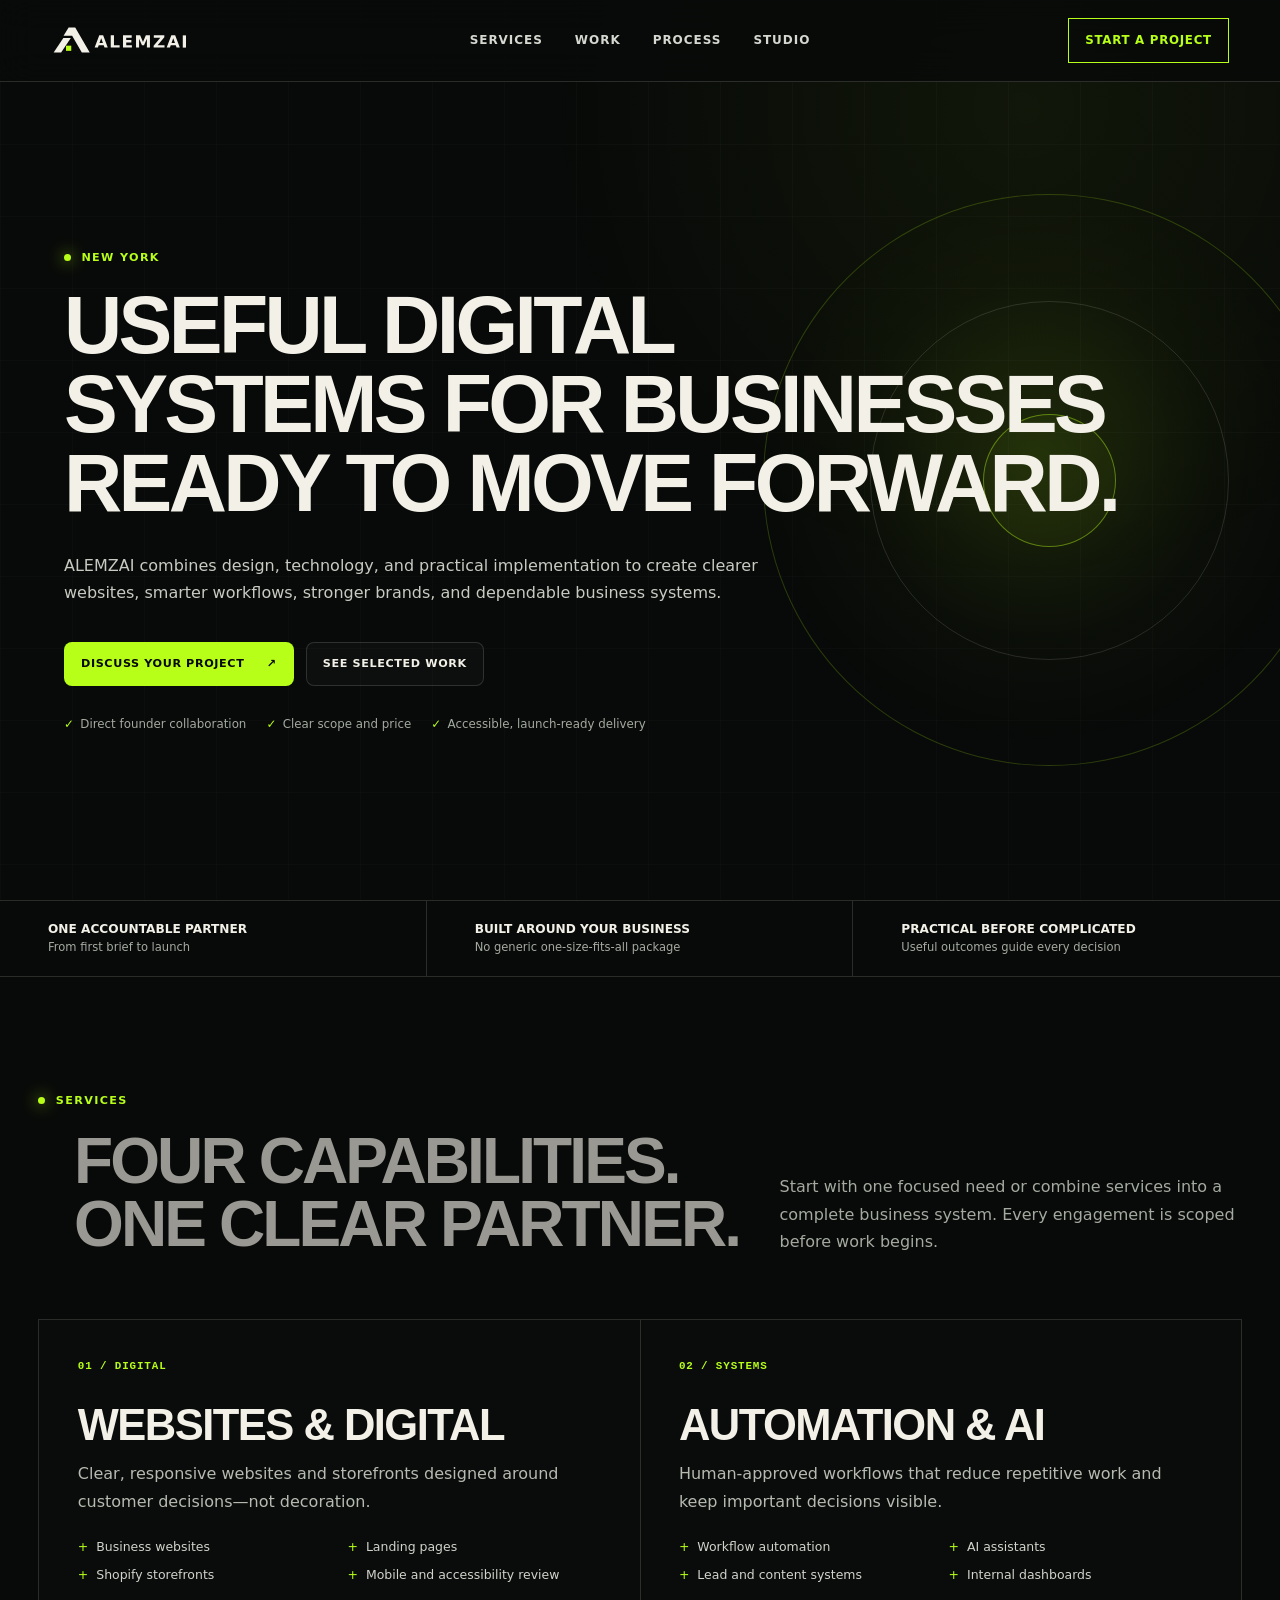
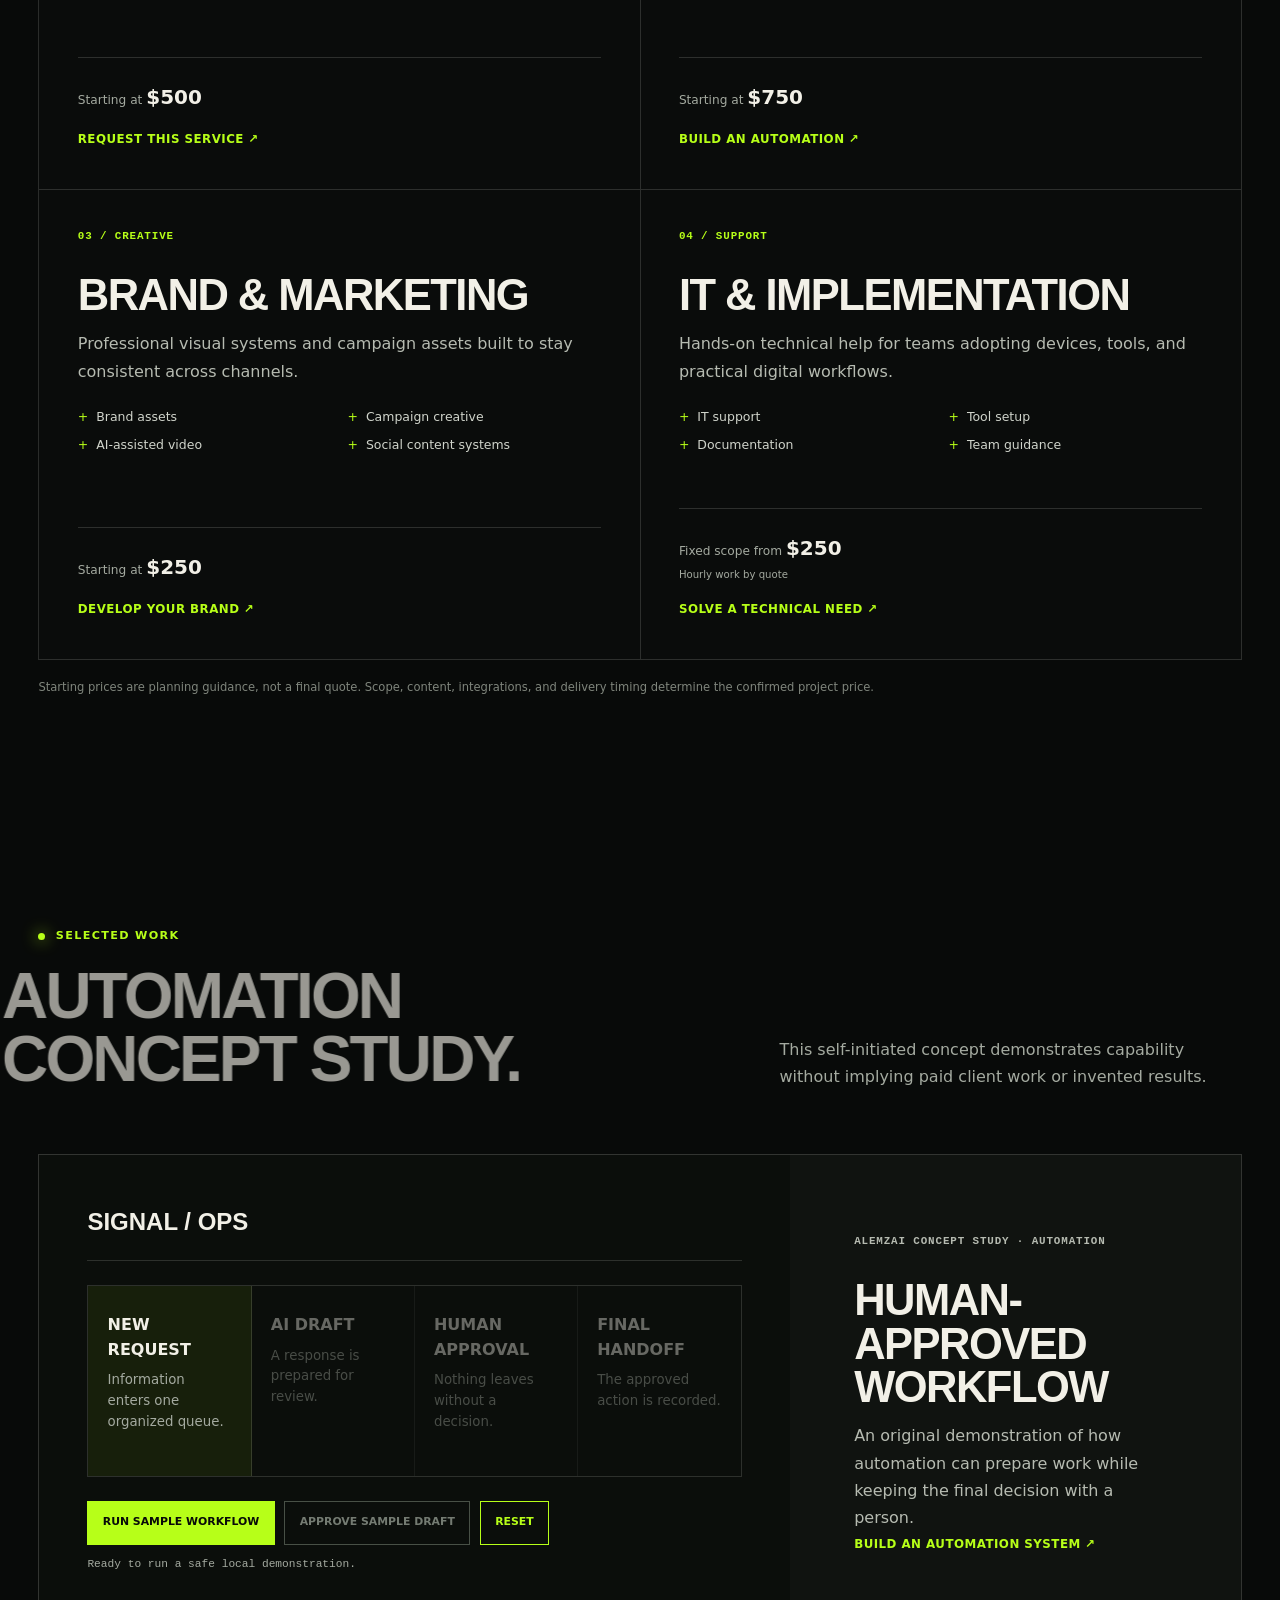
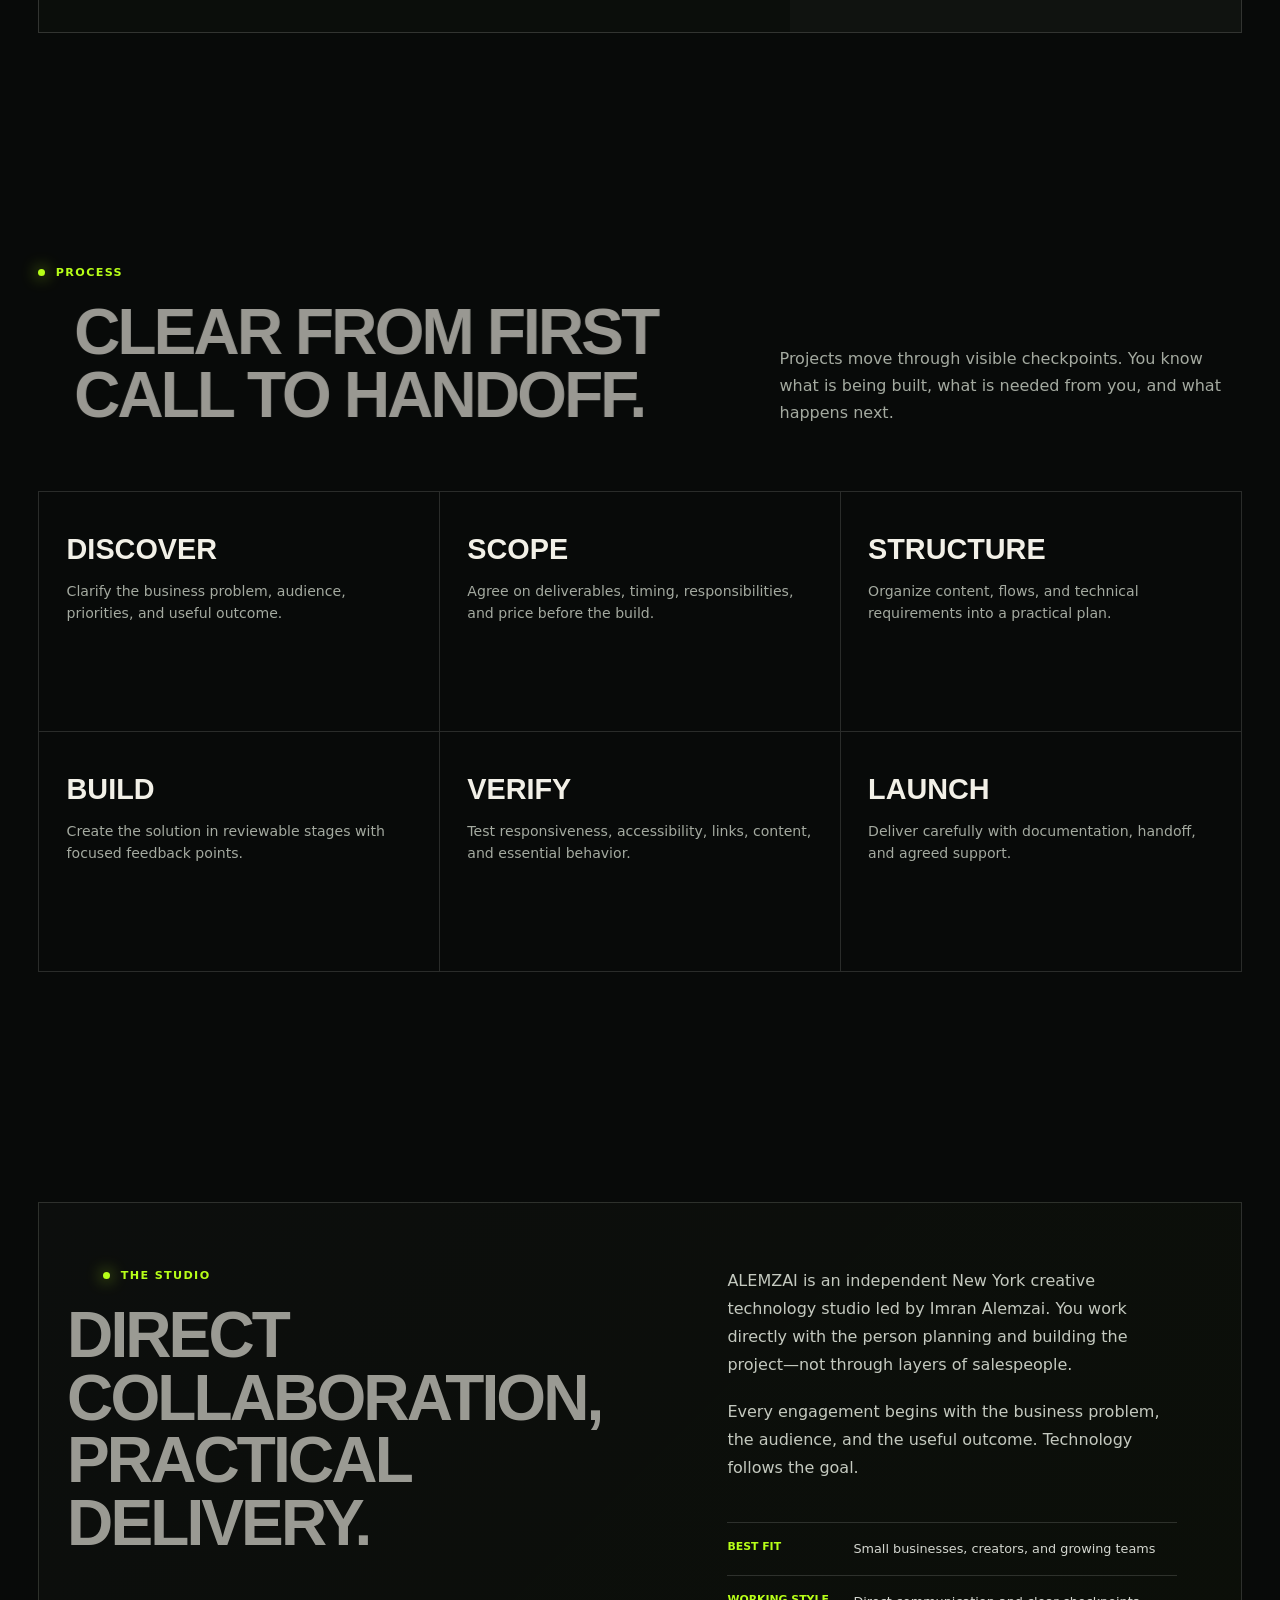
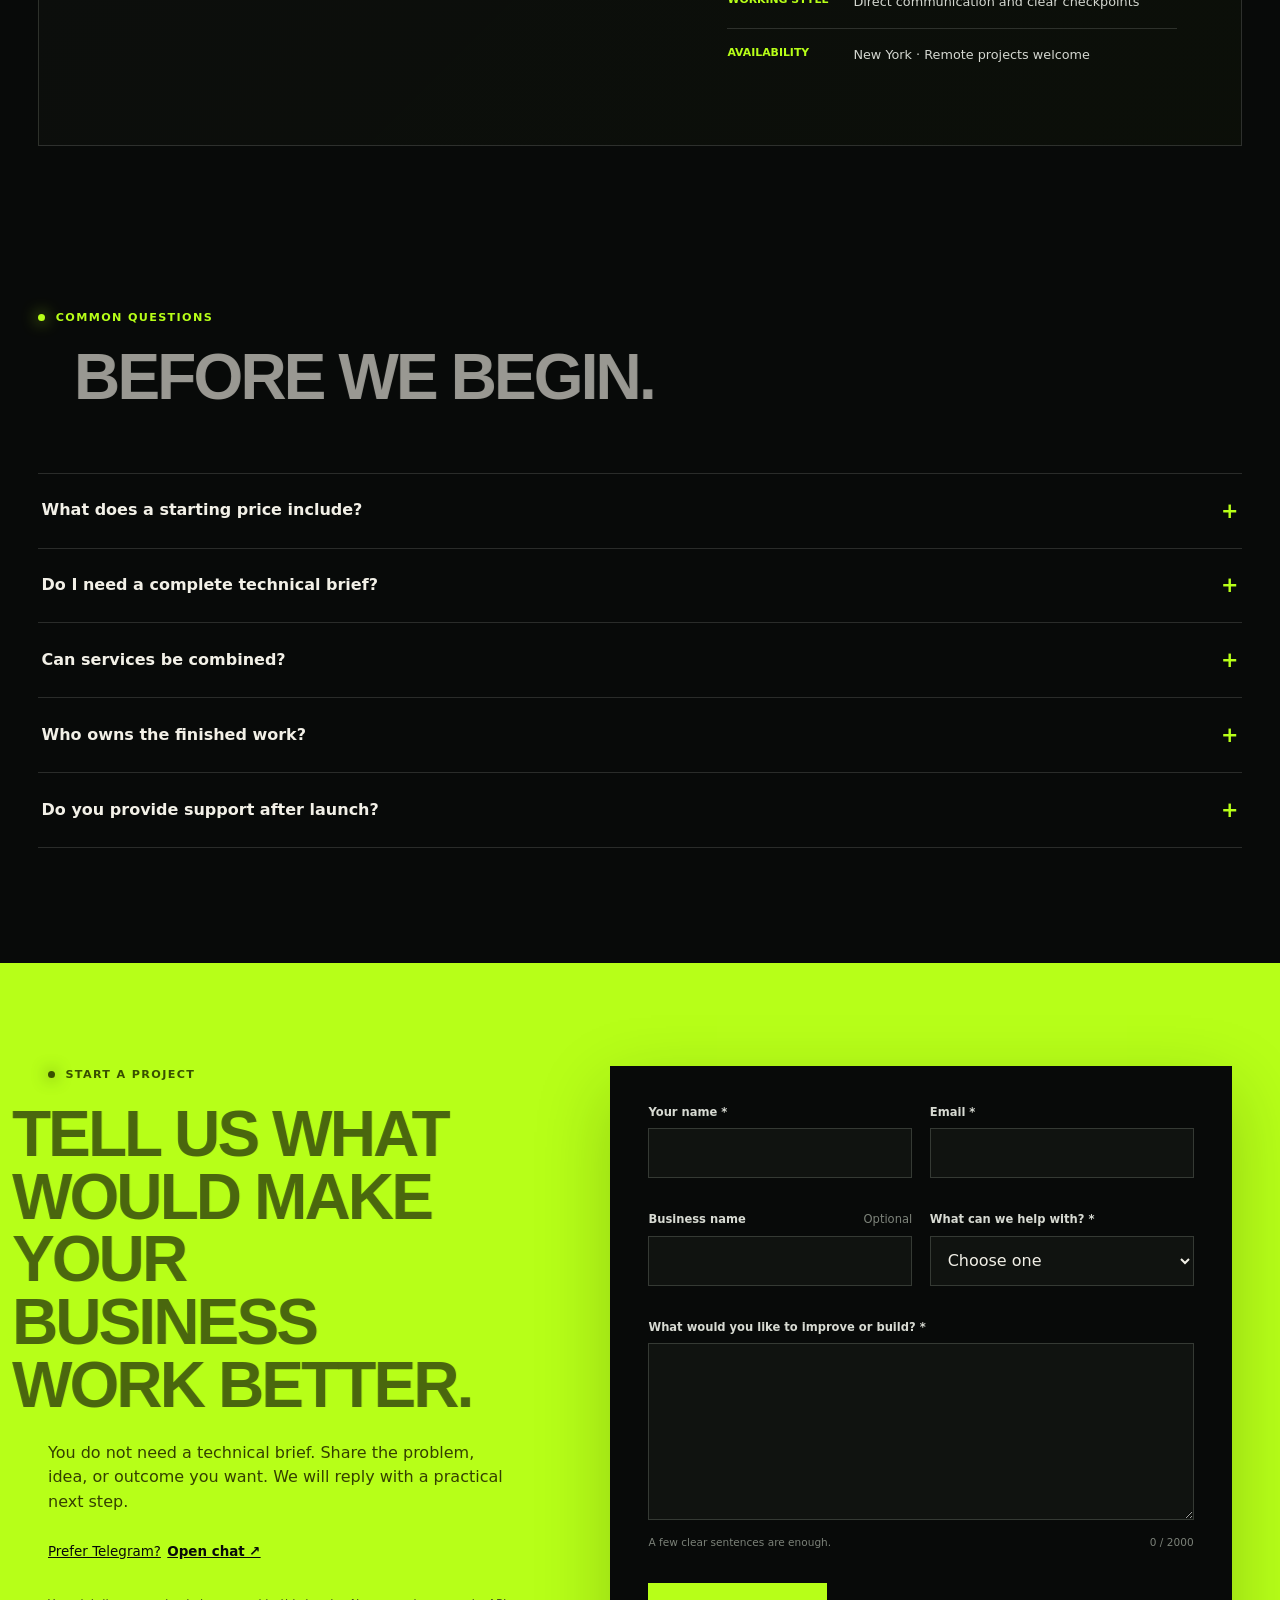
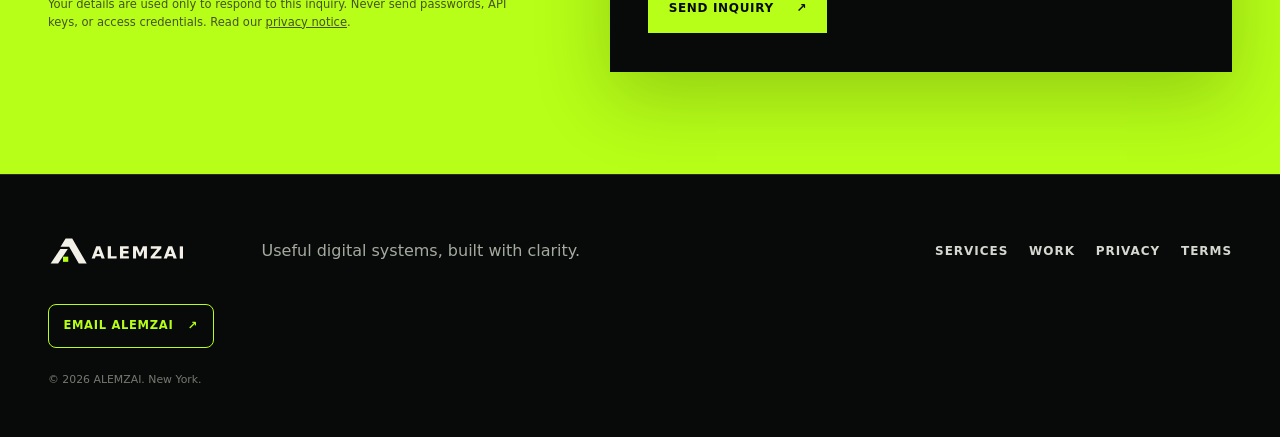
==== commit 733b08b3: "feat: refine Alemzai professional experience" ====
--- a/index.html
+++ b/index.html
@@ -1,137 +1,31 @@
 <!doctype html>
 <html lang="en">
 <head>
-  <meta charset="UTF-8">
-  <meta name="viewport" content="width=device-width, initial-scale=1">
-  <meta name="description" content="Alemzai designs websites, automation, brand content, and practical AI systems for small businesses and growing teams.">
-  <meta name="theme-color" content="#0a0b0a">
-  <link rel="canonical" href="https://alemzai.com/">
-  <meta property="og:type" content="website">
-  <meta property="og:site_name" content="ALEMZAI">
-  <meta property="og:title" content="ALEMZAI — Digital systems for growing businesses">
-  <meta property="og:description" content="Websites, automation, brand content, and practical AI systems—planned clearly and built for real business use.">
-  <meta property="og:url" content="https://alemzai.com/">
-  <meta property="og:image" content="https://alemzai.com/public/assets/brand/alemzai-social-card.png">
-  <meta property="og:image:alt" content="ALEMZAI creative technology studio">
-  <meta name="twitter:card" content="summary_large_image">
-  <meta name="twitter:title" content="ALEMZAI — Digital systems for growing businesses">
-  <meta name="twitter:description" content="Websites, automation, brand content, and practical AI systems—planned clearly and built for real business use.">
-  <meta name="twitter:image" content="https://alemzai.com/public/assets/brand/alemzai-social-card.png">
-  <title>ALEMZAI — Digital systems for growing businesses</title>
-  <link rel="icon" href="favicon.svg" type="image/svg+xml">
-  <link rel="preload" href="public/assets/demos/form-field/hero-field-form.webp" as="image" type="image/webp">
-  <link rel="stylesheet" href="site.css">
-  <script src="site.js" defer></script>
-  <script src="v2/contact/contact.js" defer></script>
+  <meta charset="UTF-8"><meta name="viewport" content="width=device-width, initial-scale=1">
+  <meta name="description" content="ALEMZAI is a New York creative technology studio building websites, automation, brand systems, and practical IT solutions for growing businesses."><meta name="theme-color" content="#080a09">
+  <link rel="canonical" href="https://alemzai.com/"><meta property="og:type" content="website"><meta property="og:site_name" content="ALEMZAI"><meta property="og:title" content="ALEMZAI — Creative technology for growing businesses"><meta property="og:description" content="Websites, automation, brand systems, and practical IT solutions—planned clearly and built for real business use."><meta property="og:url" content="https://alemzai.com/"><meta property="og:image" content="https://alemzai.com/public/assets/brand/alemzai-social-card.png"><meta property="og:image:alt" content="ALEMZAI creative technology studio"><meta name="twitter:card" content="summary_large_image"><meta name="twitter:title" content="ALEMZAI — Creative technology for growing businesses"><meta name="twitter:description" content="Websites, automation, brand systems, and practical IT solutions—planned clearly and built for real business use."><meta name="twitter:image" content="https://alemzai.com/public/assets/brand/alemzai-social-card.png">
+  <title>ALEMZAI — Creative technology for growing businesses</title><link rel="icon" href="favicon.svg" type="image/svg+xml"><link rel="preload" href="public/assets/brand/alemzai-logo-primary.svg" as="image" type="image/svg+xml"><link rel="stylesheet" href="site.css"><script src="site.js" defer></script><script src="v2/contact/contact.js" defer></script>
+  <script type="application/ld+json">{"@context":"https://schema.org","@type":"ProfessionalService","name":"ALEMZAI","url":"https://alemzai.com/","email":"imran@alemzai.com","areaServed":"United States","description":"Creative technology studio providing websites, automation, brand systems, and practical IT implementation."}</script>
 </head>
 <body>
-  <a class="skip-link" href="#main">Skip to main content</a>
-  <header class="site-header" data-header>
-    <a class="brand" href="#top" aria-label="ALEMZAI home"><img src="public/assets/brand/alemzai-logo-primary.svg" alt="ALEMZAI" width="700" height="144"></a>
-    <nav class="site-nav" id="site-navigation" aria-label="Main navigation" data-nav>
-      <a href="#services">Services</a><a href="#work">Work</a><a href="#studio">Studio</a><a href="#contact">Contact</a>
-    </nav>
-    <a class="header-cta" href="#contact">Start a project</a>
-    <button class="nav-toggle" type="button" aria-expanded="false" aria-controls="site-navigation" data-nav-toggle><span>Menu</span><i aria-hidden="true"></i></button>
-  </header>
-
-  <main id="main">
-    <section class="hero" id="top" aria-labelledby="hero-title">
-      <div class="hero-copy reveal">
-        <p class="eyebrow"><span></span> New York creative technology studio</p>
-        <h1 id="hero-title">Digital systems built to make business <em>easier.</em></h1>
-        <p class="hero-lead">We design websites, automation, brand content, and practical AI tools for small businesses and growing teams.</p>
-        <div class="hero-actions">
-          <a class="button button-primary" href="#contact">Discuss your project <span aria-hidden="true">↗</span></a>
-          <a class="button button-secondary" href="#work">View selected work</a>
-        </div>
-        <ul class="hero-trust" aria-label="How Alemzai works"><li>Direct collaboration</li><li>Clear scope before build</li><li>Launch-ready delivery</li></ul>
-      </div>
-      <div class="hero-showcase reveal" aria-label="Selected Alemzai concept work">
-        <figure class="showcase-main">
-          <img src="public/assets/demos/form-field/hero-field-form.webp" alt="FIELD / FORM identity system concept displayed across print and digital surfaces" width="1586" height="992">
-          <figcaption><span>Brand system</span><strong>FIELD / FORM</strong><small>Concept study</small></figcaption>
-        </figure>
-        <figure class="showcase-small showcase-barber">
-          <img src="public/assets/demos/northline-barber/hero-barber.webp" alt="Northline Barber website concept" width="1200" height="768">
-          <figcaption><strong>Northline</strong><small>Website concept</small></figcaption>
-        </figure>
-        <figure class="showcase-small showcase-food">
-          <img src="public/assets/demos/counter-24/hero-burger.jpg" alt="Counter 24 restaurant website concept" width="1200" height="768">
-          <figcaption><strong>Counter / 24</strong><small>Restaurant concept</small></figcaption>
-        </figure>
-      </div>
-    </section>
-
-    <section class="proof-bar" aria-label="Alemzai delivery principles">
-      <p><strong>One accountable partner</strong><span>From the first brief to launch</span></p>
-      <p><strong>Built around your business</strong><span>No generic one-size-fits-all package</span></p>
-      <p><strong>Practical technology</strong><span>Useful outcomes before unnecessary complexity</span></p>
-    </section>
-
-    <section class="section services" id="services" aria-labelledby="services-title">
-      <div class="section-heading reveal">
-        <p class="eyebrow"><span></span> What we build</p>
-        <h2 id="services-title">Focused services.<br>Clear business value.</h2>
-        <p>Choose one focused build or combine services into a complete digital system.</p>
-      </div>
-      <div class="service-grid">
-        <article class="service-card reveal"><span class="service-number">01</span><h3>Websites &amp; commerce</h3><p>Professional websites and storefronts that make your business easy to understand, trust, and contact.</p><ul><li>Business websites</li><li>Landing pages</li><li>Shopify storefronts</li><li>Mobile optimization</li></ul><a href="#contact" data-project="Website or Shopify store">Build your website <span aria-hidden="true">↗</span></a></article>
-        <article class="service-card reveal"><span class="service-number">02</span><h3>Automation &amp; AI</h3><p>Simple systems that reduce repetitive work, organize information, and help your team respond faster.</p><ul><li>Workflow automation</li><li>AI assistants</li><li>Lead organization</li><li>Internal tools</li></ul><a href="#contact" data-project="AI agent or automation">Improve a workflow <span aria-hidden="true">↗</span></a></article>
-        <article class="service-card reveal"><span class="service-number">03</span><h3>Brand &amp; campaigns</h3><p>Visual systems and campaign content that give your business a consistent, professional presence.</p><ul><li>Brand assets</li><li>Campaign creative</li><li>AI-assisted video</li><li>Social content systems</li></ul><a href="#contact" data-project="Brand or campaign content">Strengthen your brand <span aria-hidden="true">↗</span></a></article>
-        <article class="service-card reveal"><span class="service-number">04</span><h3>IT &amp; implementation</h3><p>Hands-on technical support for businesses adopting new tools, devices, and digital workflows.</p><ul><li>IT support</li><li>Tool setup</li><li>Documentation</li><li>Team guidance</li></ul><a href="#contact" data-project="IT support or implementation">Solve a technical need <span aria-hidden="true">↗</span></a></article>
-      </div>
-    </section>
-
-    <section class="section work" id="work" aria-labelledby="work-title">
-      <div class="section-heading reveal">
-        <p class="eyebrow"><span></span> Selected work</p>
-        <h2 id="work-title">Ideas shown in context.</h2>
-        <p>These self-initiated concept studies demonstrate how we approach different business categories. They are not presented as paid client work.</p>
-      </div>
-      <div class="work-grid">
-        <article class="work-card work-card-wide reveal"><div class="work-image"><img src="public/assets/demos/northline-barber/hero-barber.webp" alt="Northline Barber website concept shown with a barber at work" width="1200" height="768" loading="lazy"></div><div class="work-copy"><p>Website concept · Local service business</p><h3>Northline Barber</h3><span>A focused service journey designed to turn local interest into calls and booking inquiries.</span><a href="#contact" data-project="Website or Shopify store">Request a similar build ↗</a></div></article>
-        <article class="work-card reveal"><div class="work-image"><img src="public/assets/demos/form-field/digital-interface.webp" alt="FIELD / FORM responsive interface concept" width="1586" height="992" loading="lazy"></div><div class="work-copy"><p>Brand system · Digital experience</p><h3>FIELD / FORM</h3><span>A modular identity translated across responsive interfaces and campaign applications.</span><a href="#contact" data-project="Brand or campaign content">Request a brand system ↗</a></div></article>
-        <article class="work-card reveal"><div class="work-image"><img src="public/assets/demos/counter-24/menu-spread.jpg" alt="Counter 24 restaurant menu website concept" width="1200" height="768" loading="lazy"></div><div class="work-copy"><p>Website concept · Food business</p><h3>Counter / 24</h3><span>A visual menu experience built around fast decisions, clear products, and mobile use.</span><a href="#contact" data-project="Website or Shopify store">Request a similar build ↗</a></div></article>
-      </div>
-    </section>
-
-    <section class="section studio" id="studio" aria-labelledby="studio-title">
-      <div class="studio-panel reveal">
-        <div><p class="eyebrow"><span></span> The studio</p><h2 id="studio-title">One accountable partner from idea to launch.</h2></div>
-        <div class="studio-copy">
-          <p>Alemzai is an independent New York creative technology studio led by Imran Alemzai. You work directly with the person planning and building the project—not through layers of salespeople.</p>
-          <p>Every engagement begins with the business problem, the audience, and the useful outcome. Technology comes after the goal is clear.</p>
-          <dl><div><dt>Best fit</dt><dd>Small businesses, creators, and growing teams</dd></div><div><dt>Working style</dt><dd>Direct communication, clear checkpoints, practical delivery</dd></div><div><dt>Location</dt><dd>New York · Available for remote projects</dd></div></dl>
-        </div>
-      </div>
-    </section>
-
-    <section class="section process" aria-labelledby="process-title">
-      <div class="section-heading reveal"><p class="eyebrow"><span></span> A clear process</p><h2 id="process-title">No mystery. No endless build.</h2></div>
-      <ol class="process-grid"><li class="reveal"><span>01</span><h3>Define</h3><p>Clarify the goal, audience, scope, timeline, and what success should look like.</p></li><li class="reveal"><span>02</span><h3>Design &amp; build</h3><p>Develop the agreed solution in visible stages with focused feedback points.</p></li><li class="reveal"><span>03</span><h3>Verify &amp; launch</h3><p>Test the final experience, hand over the essentials, and release carefully.</p></li></ol>
-    </section>
-
-    <section class="contact" id="contact" aria-labelledby="contact-title" data-alemzai-contact data-form-endpoint="https://formspree.io/f/xaeydedk" data-telegram-url="https://t.me/ALEMZAISYSTEMS">
-      <div class="contact-intro reveal"><p class="eyebrow"><span></span> Start a conversation</p><h2 id="contact-title">Tell us what your business needs.</h2><p>You do not need a technical brief. Share the problem, the idea, or the outcome you want, and we will reply with a practical next step.</p><a class="telegram-link" href="https://t.me/ALEMZAISYSTEMS" target="_blank" rel="noopener noreferrer" data-telegram-link>Prefer Telegram? <strong data-telegram-state>Open chat ↗</strong></a><small>Your information is used only to respond to this inquiry. Never send passwords or access keys.</small></div>
-      <form class="contact-form reveal" action="https://formspree.io/f/xaeydedk" method="POST" accept-charset="UTF-8" data-contact-form novalidate>
-        <div class="field"><label for="contact-name">Your name *</label><input id="contact-name" name="name" autocomplete="name" required maxlength="100"><p class="field-error" id="contact-name-error"></p></div>
-        <div class="field"><label for="contact-email">Email *</label><input id="contact-email" name="email" type="email" autocomplete="email" inputmode="email" required maxlength="254"><p class="field-error" id="contact-email-error"></p></div>
-        <div class="field"><label for="contact-business">Business name <span>Optional</span></label><input id="contact-business" name="business" autocomplete="organization" maxlength="120"><p class="field-error" id="contact-business-error"></p></div>
-        <div class="field"><label for="contact-build">What can we help with? *</label><select id="contact-build" name="build" required><option value="">Choose one</option><option>Website or Shopify store</option><option>AI agent or automation</option><option>Brand or campaign content</option><option>IT support or implementation</option><option>Application or dashboard</option><option>Something else</option></select><p class="field-error" id="contact-build-error"></p></div>
-        <div class="field field-wide"><label for="contact-description">What would you like to improve or build? *</label><textarea id="contact-description" name="description" rows="6" required minlength="20" maxlength="2000" aria-describedby="contact-description-help contact-description-count"></textarea><div class="field-help"><span id="contact-description-help">A few clear sentences are enough.</span><span id="contact-description-count" data-description-count>0 / 2000</span></div><p class="field-error" id="contact-description-error"></p></div>
-        <div class="form-trap" aria-hidden="true"><label for="contact-company-site">Leave this field empty</label><input id="contact-company-site" name="_gotcha" tabindex="-1" autocomplete="off"></div>
-        <input type="hidden" name="_subject" value="New ALEMZAI project inquiry"><input type="hidden" name="_template" value="table">
-        <div class="form-actions field-wide"><button class="button button-primary" type="submit" data-submit-button>Send inquiry <span aria-hidden="true">↗</span></button><p class="form-status" role="status" aria-live="polite" aria-atomic="true" data-form-status></p></div>
-      </form>
-    </section>
-  </main>
-
-  <footer class="site-footer">
-    <a class="brand" href="#top" aria-label="ALEMZAI, back to top"><img src="public/assets/brand/alemzai-logo-primary.svg" alt="ALEMZAI" width="700" height="144"></a>
-    <p>Useful digital systems, built with clarity.</p>
-    <nav aria-label="Footer navigation"><a href="#services">Services</a><a href="#work">Work</a><a href="#contact">Contact</a></nav>
-    <small>© <span data-year></span> ALEMZAI. New York.</small>
-  </footer>
-</body>
-</html>
+<a class="skip-link" href="#main">Skip to main content</a>
+<header class="site-header" data-header><a class="brand" href="#top" aria-label="ALEMZAI home"><img src="public/assets/brand/alemzai-logo-primary.svg" alt="ALEMZAI" width="700" height="144"></a><nav class="site-nav" id="site-navigation" aria-label="Main navigation" data-nav><a href="#services">Services</a><a href="#work">Work</a><a href="#process">Process</a><a href="#studio">Studio</a><a class="nav-project" href="#contact">Start a project <span aria-hidden="true">↗</span></a></nav><a class="header-cta" href="#contact">Start a project</a><button class="nav-toggle" type="button" aria-expanded="false" aria-controls="site-navigation" data-nav-toggle><span>Menu</span><i aria-hidden="true"></i></button></header>
+<main id="main">
+  <section class="hero" id="top" aria-labelledby="hero-title" data-hero-motion><div class="hero-motion-field" aria-hidden="true"><span></span><span></span><span></span></div><div class="hero-copy reveal"><p class="eyebrow"><span></span> New York</p><h1 id="hero-title" aria-label="Useful digital systems for businesses ready to move forward."><span class="hero-line" aria-hidden="true"><span>Useful digital</span></span><span class="hero-line" aria-hidden="true"><span>systems for businesses</span></span><span class="hero-line" aria-hidden="true"><span>ready to move forward.</span></span></h1><p class="hero-lead">ALEMZAI combines design, technology, and practical implementation to create clearer websites, smarter workflows, stronger brands, and dependable business systems.</p><div class="hero-actions"><a class="button button-primary" href="#contact">Discuss your project <span aria-hidden="true">↗</span></a><a class="button button-secondary" href="#work">See selected work</a></div><ul class="hero-trust" aria-label="How Alemzai works"><li>Direct founder collaboration</li><li>Clear scope and price</li><li>Accessible, launch-ready delivery</li></ul></div></section>
+  <section class="proof-bar" aria-label="ALEMZAI working principles"><p><strong>One accountable partner</strong><span>From first brief to launch</span></p><p><strong>Built around your business</strong><span>No generic one-size-fits-all package</span></p><p><strong>Practical before complicated</strong><span>Useful outcomes guide every decision</span></p></section>
+  <section class="section services" id="services" aria-labelledby="services-title"><div class="section-heading reveal"><div><p class="eyebrow"><span></span> Services</p><h2 id="services-title">Four capabilities.<br>One clear partner.</h2></div><p>Start with one focused need or combine services into a complete business system. Every engagement is scoped before work begins.</p></div><div class="service-grid">
+    <article class="service-card reveal"><span class="service-number">01 / DIGITAL</span><h3>Websites &amp; digital</h3><p>Clear, responsive websites and storefronts designed around customer decisions—not decoration.</p><ul><li>Business websites</li><li>Landing pages</li><li>Shopify storefronts</li><li>Mobile and accessibility review</li></ul><div class="service-bottom"><p>Starting at <strong>$500</strong></p><a href="#contact" data-project="Website or Shopify store">Request this service ↗</a></div></article>
+    <article class="service-card reveal"><span class="service-number">02 / SYSTEMS</span><h3>Automation &amp; AI</h3><p>Human-approved workflows that reduce repetitive work and keep important decisions visible.</p><ul><li>Workflow automation</li><li>AI assistants</li><li>Lead and content systems</li><li>Internal dashboards</li></ul><div class="service-bottom"><p>Starting at <strong>$750</strong></p><a href="#contact" data-project="AI agent or automation">Build an automation ↗</a></div></article>
+    <article class="service-card reveal"><span class="service-number">03 / CREATIVE</span><h3>Brand &amp; marketing</h3><p>Professional visual systems and campaign assets built to stay consistent across channels.</p><ul><li>Brand assets</li><li>Campaign creative</li><li>AI-assisted video</li><li>Social content systems</li></ul><div class="service-bottom"><p>Starting at <strong>$250</strong></p><a href="#contact" data-project="Brand or campaign content">Develop your brand ↗</a></div></article>
+    <article class="service-card reveal"><span class="service-number">04 / SUPPORT</span><h3>IT &amp; implementation</h3><p>Hands-on technical help for teams adopting devices, tools, and practical digital workflows.</p><ul><li>IT support</li><li>Tool setup</li><li>Documentation</li><li>Team guidance</li></ul><div class="service-bottom"><p>Fixed scope from <strong>$250</strong><small>Hourly work by quote</small></p><a href="#contact" data-project="IT support or implementation">Solve a technical need ↗</a></div></article>
+  </div><p class="price-note">Starting prices are planning guidance, not a final quote. Scope, content, integrations, and delivery timing determine the confirmed project price.</p></section>
+  <section class="section work" id="work" aria-labelledby="work-title"><div class="section-heading reveal"><div><p class="eyebrow"><span></span> Selected work</p><h2 id="work-title">Automation concept study.</h2></div><p>This self-initiated concept demonstrates capability without implying paid client work or invented results.</p></div>
+    <article class="case case-automation reveal"><div class="automation-demo" data-workflow><div class="workflow-head"><span>SIGNAL / OPS</span></div><ol><li class="is-active"><strong>New request</strong><small>Information enters one organized queue.</small></li><li><strong>AI draft</strong><small>A response is prepared for review.</small></li><li><strong>Human approval</strong><small>Nothing leaves without a decision.</small></li><li><strong>Final handoff</strong><small>The approved action is recorded.</small></li></ol><div class="workflow-actions"><button type="button" data-workflow-run>Run sample workflow</button><button type="button" data-workflow-approve disabled>Approve sample draft</button><button type="button" data-workflow-reset>Reset</button></div><p aria-live="polite" data-workflow-status>Ready to run a safe local demonstration.</p></div><div class="case-copy"><p class="case-label">ALEMZAI concept study · Automation</p><h3>Human-approved workflow</h3><p>An original demonstration of how automation can prepare work while keeping the final decision with a person.</p><a class="text-link" href="#contact" data-project="AI agent or automation">Build an automation system ↗</a></div></article>
+  </section>
+  <section class="section process" id="process" aria-labelledby="process-title"><div class="section-heading reveal"><div><p class="eyebrow"><span></span> Process</p><h2 id="process-title">Clear from first call to handoff.</h2></div><p>Projects move through visible checkpoints. You know what is being built, what is needed from you, and what happens next.</p></div><ol class="process-grid"><li class="reveal"><h3>Discover</h3><p>Clarify the business problem, audience, priorities, and useful outcome.</p></li><li class="reveal"><h3>Scope</h3><p>Agree on deliverables, timing, responsibilities, and price before the build.</p></li><li class="reveal"><h3>Structure</h3><p>Organize content, flows, and technical requirements into a practical plan.</p></li><li class="reveal"><h3>Build</h3><p>Create the solution in reviewable stages with focused feedback points.</p></li><li class="reveal"><h3>Verify</h3><p>Test responsiveness, accessibility, links, content, and essential behavior.</p></li><li class="reveal"><h3>Launch</h3><p>Deliver carefully with documentation, handoff, and agreed support.</p></li></ol></section>
+  <section class="section studio" id="studio" aria-labelledby="studio-title"><div class="studio-panel reveal"><div><p class="eyebrow"><span></span> The studio</p><h2 id="studio-title">Direct collaboration, practical delivery.</h2></div><div class="studio-copy"><p>ALEMZAI is an independent New York creative technology studio led by Imran Alemzai. You work directly with the person planning and building the project—not through layers of salespeople.</p><p>Every engagement begins with the business problem, the audience, and the useful outcome. Technology follows the goal.</p><dl><div><dt>Best fit</dt><dd>Small businesses, creators, and growing teams</dd></div><div><dt>Working style</dt><dd>Direct communication and clear checkpoints</dd></div><div><dt>Availability</dt><dd>New York · Remote projects welcome</dd></div></dl></div></div></section>
+  <section class="section faq" aria-labelledby="faq-title"><div class="section-heading reveal"><div><p class="eyebrow"><span></span> Common questions</p><h2 id="faq-title">Before we begin.</h2></div></div><div class="faq-list"><details class="reveal"><summary>What does a starting price include?</summary><p>It is a planning baseline for a focused engagement. Your written scope confirms the exact deliverables, revisions, timing, and total price before work starts.</p></details><details class="reveal"><summary>Do I need a complete technical brief?</summary><p>No. Explain the business problem or outcome in plain language. ALEMZAI will help turn it into a practical scope.</p></details><details class="reveal"><summary>Can services be combined?</summary><p>Yes. Website, automation, brand, and implementation work can be combined when the pieces support one clear outcome.</p></details><details class="reveal"><summary>Who owns the finished work?</summary><p>Ownership and usage rights are documented in the project agreement. Any third-party software, fonts, or licensed assets remain subject to their own terms.</p></details><details class="reveal"><summary>Do you provide support after launch?</summary><p>Handoff support is included as defined in the scope. Ongoing support can be quoted separately when a project needs it.</p></details></div></section>
+  <section class="contact" id="contact" aria-labelledby="contact-title" data-alemzai-contact data-form-endpoint="https://formspree.io/f/xaeydedk" data-telegram-url="https://t.me/ALEMZAISYSTEMS"><div class="contact-intro reveal"><p class="eyebrow"><span></span> Start a project</p><h2 id="contact-title">Tell us what would make your business work better.</h2><p>You do not need a technical brief. Share the problem, idea, or outcome you want. We will reply with a practical next step.</p><a class="telegram-link" href="https://t.me/ALEMZAISYSTEMS" target="_blank" rel="noopener noreferrer" data-telegram-link>Prefer Telegram? <strong data-telegram-state>Open chat ↗</strong></a><small>Your details are used only to respond to this inquiry. Never send passwords, API keys, or access credentials. Read our <a href="privacy.html">privacy notice</a>.</small></div><form class="contact-form reveal" action="https://formspree.io/f/xaeydedk" method="POST" accept-charset="UTF-8" data-contact-form novalidate><div class="field"><label for="contact-name">Your name *</label><input id="contact-name" name="name" autocomplete="name" required maxlength="100"><p class="field-error" id="contact-name-error"></p></div><div class="field"><label for="contact-email">Email *</label><input id="contact-email" name="email" type="email" autocomplete="email" inputmode="email" required maxlength="254"><p class="field-error" id="contact-email-error"></p></div><div class="field"><label for="contact-business">Business name <span>Optional</span></label><input id="contact-business" name="business" autocomplete="organization" maxlength="120"><p class="field-error" id="contact-business-error"></p></div><div class="field"><label for="contact-build">What can we help with? *</label><select id="contact-build" name="build" required><option value="">Choose one</option><option>Website or Shopify store</option><option>AI agent or automation</option><option>Brand or campaign content</option><option>IT support or implementation</option><option>Application or dashboard</option><option>Something else</option></select><p class="field-error" id="contact-build-error"></p></div><div class="field field-wide"><label for="contact-description">What would you like to improve or build? *</label><textarea id="contact-description" name="description" rows="6" required minlength="20" maxlength="2000" aria-describedby="contact-description-help contact-description-count"></textarea><div class="field-help"><span id="contact-description-help">A few clear sentences are enough.</span><span id="contact-description-count" data-description-count>0 / 2000</span></div><p class="field-error" id="contact-description-error"></p></div><div class="form-trap" aria-hidden="true"><label for="contact-company-site">Leave this field empty</label><input id="contact-company-site" name="_gotcha" tabindex="-1" autocomplete="off"></div><input type="hidden" name="_subject" value="New ALEMZAI project inquiry"><input type="hidden" name="_template" value="table"><div class="form-actions field-wide"><button class="button button-primary" type="submit" data-submit-button>Send inquiry <span aria-hidden="true">↗</span></button><p class="form-status" role="status" aria-live="polite" aria-atomic="true" data-form-status></p></div></form></section>
+</main>
+<footer class="site-footer"><a class="brand" href="#top" aria-label="ALEMZAI, back to top"><img src="public/assets/brand/alemzai-logo-primary.svg" alt="ALEMZAI" width="700" height="144"></a><p>Useful digital systems, built with clarity.</p><nav aria-label="Footer navigation"><a href="#services">Services</a><a href="#work">Work</a><a href="privacy.html">Privacy</a><a href="terms.html">Terms</a></nav><a class="footer-contact email-button" href="mailto:imran@alemzai.com" aria-label="Email ALEMZAI">Email ALEMZAI <span aria-hidden="true">↗</span></a><small>© <span data-year></span> ALEMZAI. New York.</small></footer>
+</body></html>
--- a/site.css
+++ b/site.css
@@ -1,233 +1,37 @@
-:root {
-  color-scheme: dark;
-  --ink: #0a0b0a;
-  --ink-soft: #111310;
-  --panel: #171a16;
-  --line: rgba(238, 240, 230, .14);
-  --paper: #f1f2e9;
-  --muted: #a8ada2;
-  --lime: #b9ff18;
-  --lime-dark: #182300;
-  --max: 1280px;
-  --radius: 18px;
-  --display: "Arial Narrow", "Roboto Condensed", "Helvetica Neue", Arial, sans-serif;
-  --body: Inter, ui-sans-serif, system-ui, -apple-system, BlinkMacSystemFont, "Segoe UI", sans-serif;
-}
+:root{color-scheme:dark;--ink:#080a09;--ink-2:#101310;--panel:#141814;--paper:#f2f0e7;--muted:#a4aaa0;--line:rgba(242,240,231,.15);--lime:#b7ff18;--max:1280px;--display:"Arial Narrow","Roboto Condensed","Helvetica Neue",Arial,sans-serif;--body:Inter,ui-sans-serif,system-ui,-apple-system,BlinkMacSystemFont,"Segoe UI",sans-serif}
+*{box-sizing:border-box}html{scroll-behavior:smooth;scroll-padding-top:82px}body{margin:0;overflow-x:hidden;background:var(--ink);color:var(--paper);font-family:var(--body);line-height:1.55;-webkit-font-smoothing:antialiased}body::before{position:fixed;inset:0;z-index:-1;content:"";pointer-events:none;background:radial-gradient(circle at 80% 12%,rgba(183,255,24,.055),transparent 30rem),linear-gradient(rgba(255,255,255,.018) 1px,transparent 1px),linear-gradient(90deg,rgba(255,255,255,.018) 1px,transparent 1px);background-size:auto,72px 72px,72px 72px}img{display:block;max-width:100%}a{color:inherit}button,input,select,textarea{font:inherit}button,a{-webkit-tap-highlight-color:transparent}::selection{background:var(--lime);color:var(--ink)}:focus-visible{outline:2px solid var(--lime);outline-offset:4px}.skip-link{position:fixed;top:-6rem;left:1rem;z-index:100;padding:.8rem 1rem;background:var(--lime);color:var(--ink);font-weight:800;text-decoration:none}.skip-link:focus{top:1rem}
+.site-header{position:sticky;top:0;z-index:50;height:82px;padding:0 clamp(1.15rem,4vw,4.5rem);display:grid;grid-template-columns:1fr auto 1fr;align-items:center;gap:2rem;border-bottom:1px solid var(--line);background:rgba(8,10,9,.9);backdrop-filter:blur(18px)}.brand{width:154px;text-decoration:none}.brand img{width:100%;height:auto}.site-nav{display:flex;gap:2rem}.site-nav a,.site-footer nav a{color:#d5d8d0;font-size:.75rem;font-weight:800;letter-spacing:.08em;text-decoration:none;text-transform:uppercase}.site-nav a:hover,.site-nav a:focus-visible,.site-footer a:hover,.site-footer a:focus-visible{color:var(--lime)}.header-cta{justify-self:end;padding:.75rem 1rem;border:1px solid var(--lime);color:var(--lime);font-size:.74rem;font-weight:850;letter-spacing:.06em;text-decoration:none;text-transform:uppercase}.header-cta:hover,.header-cta:focus-visible{background:var(--lime);color:var(--ink)}.nav-toggle{display:none;border:0;background:none;color:var(--paper)}
+.hero{max-width:1500px;min-height:calc(100svh - 82px);margin:auto;padding:clamp(4rem,8vw,7.5rem) clamp(1.2rem,5vw,5.5rem);display:flex;align-items:center}.hero-copy{width:min(100%,1100px)}.eyebrow{margin:0 0 1.25rem;display:flex;align-items:center;gap:.65rem;color:var(--lime);font-size:.7rem;font-weight:850;letter-spacing:.12em;text-transform:uppercase}.eyebrow>span{width:7px;height:7px;border-radius:50%;background:currentColor;box-shadow:0 0 16px currentColor}.hero h1,.section-heading h2,.studio-panel h2,.contact h2{margin:0;font-family:var(--display);font-weight:800;letter-spacing:-.045em;line-height:.98;text-transform:uppercase}.hero h1{max-width:1100px;font-size:clamp(3.35rem,6.3vw,6.6rem)}.hero-lead{max-width:720px;margin:1.8rem 0 0;color:#c7cbc2;font-size:clamp(1rem,1.25vw,1.22rem);line-height:1.7}.hero-actions{margin:2.2rem 0 1.8rem;display:flex;flex-wrap:wrap;gap:.75rem}.button{min-height:50px;padding:.9rem 1.2rem;display:inline-flex;align-items:center;justify-content:center;gap:1.4rem;border:1px solid transparent;color:inherit;font-size:.75rem;font-weight:850;letter-spacing:.055em;text-decoration:none;text-transform:uppercase;cursor:pointer;transition:transform .2s ease,background .2s ease,border-color .2s ease}.button:hover,.button:focus-visible{transform:translateY(-2px)}.button-primary,.button-primary:link,.button-primary:visited{background:var(--lime);color:var(--ink)}.button-primary:hover,.button-primary:focus-visible,.button-primary:active{background:#ceff62;color:var(--ink)}.button-primary:disabled{background:var(--lime);color:var(--ink);opacity:.55}.button-secondary{border-color:var(--line);background:rgba(255,255,255,.025)}.button-secondary:hover{border-color:var(--lime)}.hero-trust{margin:0;padding:0;display:flex;flex-wrap:wrap;gap:.65rem 1.25rem;color:var(--muted);font-size:.74rem;list-style:none}.hero-trust li::before{margin-right:.4rem;color:var(--lime);content:"✓"}
 
-* { box-sizing: border-box; }
-html { scroll-behavior: smooth; scroll-padding-top: 92px; }
-body { margin: 0; background: var(--ink); color: var(--paper); font-family: var(--body); line-height: 1.5; -webkit-font-smoothing: antialiased; }
-body::before { content: ""; position: fixed; inset: 0; z-index: -1; pointer-events: none; background: radial-gradient(circle at 85% 5%, rgba(185,255,24,.07), transparent 26rem), linear-gradient(rgba(255,255,255,.018) 1px, transparent 1px), linear-gradient(90deg, rgba(255,255,255,.018) 1px, transparent 1px); background-size: auto, 72px 72px, 72px 72px; }
-img { display: block; max-width: 100%; }
-a { color: inherit; }
-button, input, select, textarea { font: inherit; }
-button, a { -webkit-tap-highlight-color: transparent; }
-::selection { color: var(--ink); background: var(--lime); }
+.proof-bar{display:grid;grid-template-columns:repeat(3,1fr);border-block:1px solid var(--line)}.proof-bar p{margin:0;padding:1.2rem clamp(1.2rem,4vw,3rem);display:flex;flex-direction:column;border-right:1px solid var(--line)}.proof-bar p:last-child{border:0}.proof-bar strong{font-size:.76rem;text-transform:uppercase}.proof-bar span{color:var(--muted);font-size:.72rem}.section{max-width:var(--max);margin:auto;padding:clamp(5rem,9vw,9rem) clamp(1.2rem,3vw,3rem)}.section-heading{margin-bottom:clamp(2.5rem,5vw,5rem);display:grid;grid-template-columns:1.2fr .8fr;align-items:end;gap:3rem}.section-heading h2,.studio-panel h2,.contact h2{font-size:clamp(2.6rem,5vw,5rem)}.section-heading>p{max-width:520px;margin:0;color:var(--muted);font-size:1rem;line-height:1.7}
+.service-grid{display:grid;grid-template-columns:repeat(2,1fr);border-top:1px solid var(--line);border-left:1px solid var(--line)}.service-card{min-height:470px;padding:clamp(1.5rem,3vw,2.6rem);display:flex;flex-direction:column;border-right:1px solid var(--line);border-bottom:1px solid var(--line);background:rgba(255,255,255,.012);transition:background .25s ease}.service-card:hover{background:rgba(183,255,24,.035)}.service-number,.case-label{color:var(--lime);font-family:monospace;font-size:.68rem;font-weight:700;letter-spacing:.08em;text-transform:uppercase}.service-card h3,.case-copy h3{margin:1.8rem 0 .8rem;font-family:var(--display);font-size:clamp(2rem,3.4vw,3.4rem);letter-spacing:-.035em;line-height:1;text-transform:uppercase}.service-card>p,.case-copy>p{max-width:560px;margin:0;color:#b6bbb1;line-height:1.7}.service-card ul,.case-copy ul{margin:1.4rem 0;padding:0;display:grid;grid-template-columns:repeat(2,minmax(0,1fr));gap:.55rem 1rem;color:#d0d4cb;font-size:.78rem;list-style:none}.service-card li::before,.case-copy li::before{margin-right:.5rem;color:var(--lime);content:"+"}.service-bottom{margin-top:auto;padding-top:1.5rem;border-top:1px solid var(--line)}.service-bottom p{margin:0 0 .8rem;color:var(--muted);font-size:.76rem}.service-bottom strong{color:var(--paper);font-size:1.25rem}.service-bottom small{margin-top:.2rem;display:block}.service-bottom a,.text-link{color:var(--lime);font-size:.74rem;font-weight:850;letter-spacing:.04em;text-decoration:none;text-transform:uppercase}.price-note{margin:1.2rem 0 0;color:#7f857c;font-size:.72rem}
+.work{max-width:1450px}.case{margin-bottom:clamp(4rem,8vw,8rem);display:grid;grid-template-columns:minmax(0,1.25fr) minmax(320px,.75fr);border:1px solid var(--line);background:var(--ink-2)}.case:last-child{margin-bottom:0}.case-copy{padding:clamp(2rem,5vw,5rem);align-self:center}.case-copy .case-label{margin:0}.case-copy ul{grid-template-columns:1fr;margin:1.5rem 0 2rem}.case-automation{grid-template-columns:minmax(0,1.25fr) minmax(320px,.75fr)}.automation-demo{padding:clamp(1.4rem,4vw,3rem);background:#0b0e0b}.workflow-head{padding-bottom:1.2rem;display:flex;justify-content:space-between;gap:1rem;border-bottom:1px solid var(--line)}.workflow-head span{font-family:var(--display);font-size:1.5rem;font-weight:800}.workflow-head small{color:var(--lime);font-family:monospace}.automation-demo ol{margin:1.5rem 0;padding:0;display:grid;grid-template-columns:repeat(4,1fr);border:1px solid var(--line);list-style:none}.automation-demo li{min-height:190px;padding:1.2rem;display:flex;flex-direction:column;border-right:1px solid var(--line);opacity:.4}.automation-demo li:last-child{border:0}.automation-demo li.is-active{background:rgba(183,255,24,.07);opacity:1}.automation-demo li span{color:var(--lime);font-family:monospace}.automation-demo li strong{margin:2.5rem 0 .5rem;text-transform:uppercase}.automation-demo li small{color:var(--muted)}.workflow-actions{display:flex;flex-wrap:wrap;gap:.6rem}.workflow-actions button{min-height:44px;padding:.7rem .9rem;border:1px solid var(--lime);background:transparent;color:var(--lime);font-size:.68rem;font-weight:800;text-transform:uppercase;cursor:pointer}.workflow-actions button:first-child,.workflow-actions button:not(:disabled):hover{background:var(--lime);color:var(--ink)}.workflow-actions button:disabled{border-color:#485046;color:#747b72;cursor:not-allowed}.automation-demo>p{color:var(--muted);font-family:monospace;font-size:.7rem}
+.process-grid{margin:0;padding:0;display:grid;grid-template-columns:repeat(3,1fr);border-top:1px solid var(--line);border-left:1px solid var(--line);list-style:none}.process-grid li{min-height:240px;padding:1.7rem;border-right:1px solid var(--line);border-bottom:1px solid var(--line)}.process-grid span{color:var(--lime);font-family:monospace}.process-grid h3{margin:2.7rem 0 .6rem;font-family:var(--display);font-size:1.8rem;text-transform:uppercase}.process-grid p{margin:0;color:var(--muted);font-size:.88rem}.studio-panel{padding:clamp(2rem,5vw,5rem);display:grid;grid-template-columns:1fr 1fr;gap:clamp(3rem,7vw,8rem);border:1px solid var(--line);background:linear-gradient(135deg,rgba(255,255,255,.02),rgba(183,255,24,.025))}.studio-copy>p{margin:0 0 1.2rem;color:#c4c9bf;line-height:1.75}.studio-copy dl{margin:2.5rem 0 0}.studio-copy dl div{padding:1rem 0;display:grid;grid-template-columns:110px 1fr;gap:1rem;border-top:1px solid var(--line)}.studio-copy dt{color:var(--lime);font-size:.68rem;font-weight:800;text-transform:uppercase}.studio-copy dd{margin:0;color:#d4d7d0;font-size:.8rem}
+.faq{padding-top:3rem}.faq-list{border-top:1px solid var(--line)}details{border-bottom:1px solid var(--line)}summary{min-height:72px;padding:1.3rem .2rem;display:flex;align-items:center;justify-content:space-between;gap:1rem;font-weight:750;cursor:pointer;list-style:none}summary::-webkit-details-marker{display:none}summary::after{color:var(--lime);font-size:1.3rem;content:"+"}details[open] summary::after{content:"−"}details p{max-width:760px;margin:0;padding:0 0 1.5rem;color:var(--muted)}
+.contact{padding:clamp(4rem,8vw,8rem) max(calc((100vw - var(--max))/2 + 3rem),1.2rem);display:grid;grid-template-columns:.85fr 1.15fr;gap:clamp(3rem,8vw,9rem);background:var(--lime);color:var(--ink)}.contact .eyebrow{color:#385000}.contact-intro>p:not(.eyebrow){max-width:520px;margin:1.5rem 0;color:#344000}.telegram-link{display:inline-flex;gap:.4rem;font-size:.84rem}.contact-intro small{max-width:530px;margin-top:2rem;display:block;color:#46531f;font-size:.72rem}.contact-form{padding:clamp(1.3rem,3vw,2.4rem);display:grid;grid-template-columns:repeat(2,1fr);gap:1.1rem;background:var(--ink);color:var(--paper);box-shadow:0 25px 70px rgba(20,32,0,.22)}.field{min-width:0}.field-wide{grid-column:1/-1}.field label{margin-bottom:.4rem;display:flex;justify-content:space-between;color:#d7dad2;font-size:.72rem;font-weight:750}.field label span{color:#7d837a;font-weight:500}.field input,.field select,.field textarea{width:100%;border:1px solid #353a34;outline:0;background:#101310;color:var(--paper)}.field input,.field select{height:50px;padding:0 .8rem}.field textarea{min-height:145px;padding:.8rem;resize:vertical}.field input:focus,.field select:focus,.field textarea:focus{border-color:var(--lime);box-shadow:0 0 0 3px rgba(183,255,24,.12)}.field [aria-invalid=true]{border-color:#ff8d79}.field-help{margin-top:.4rem;display:flex;justify-content:space-between;color:#7b8178;font-size:.66rem}.field-error{min-height:1em;margin:.3rem 0 0;color:#ff9d8b;font-size:.68rem}.form-trap{position:absolute;width:1px;height:1px;overflow:hidden;clip:rect(0,0,0,0)}.form-actions{display:flex;align-items:center;gap:1rem}.form-status{margin:0;color:#b8bdb4;font-size:.74rem}.form-status[data-state=success]{color:var(--lime)}.form-status[data-state=error]{color:#ff9d8b}.form-status a{color:inherit}
+.site-footer{min-height:210px;padding:3rem max(calc((100vw - var(--max))/2 + 3rem),1.2rem);display:grid;grid-template-columns:auto 1fr auto;align-items:center;gap:1.5rem 3rem;border-top:1px solid var(--line)}.site-footer p{color:var(--muted)}.site-footer nav{display:flex;flex-wrap:wrap;gap:1.3rem}.footer-contact{font-size:.76rem}.email-button{min-height:44px;padding:.68rem .9rem;display:inline-flex;align-items:center;justify-content:center;gap:.9rem;border:1px solid var(--lime);border-radius:8px;color:var(--lime);font-size:.72rem;font-weight:800;letter-spacing:.06em;text-decoration:none;text-transform:uppercase}.email-button:hover,.email-button:focus-visible{background:var(--lime);color:var(--ink)}.site-footer small{grid-column:1/-1;color:#747970;font-size:.68rem}.reveal{opacity:0;transform:translateY(16px);transition:opacity .7s ease,transform .7s cubic-bezier(.2,.8,.2,1)}.reveal.is-visible{opacity:1;transform:none}
+@media(max-width:1020px){.site-header{grid-template-columns:1fr auto}.site-nav{position:fixed;top:82px;right:0;left:0;padding:1rem 1.2rem 1.4rem;display:none;flex-direction:column;gap:0;border-bottom:1px solid var(--line);background:#0b0e0b}.site-nav.is-open{display:flex}.site-nav a{padding:1rem 0;border-bottom:1px solid var(--line)}.header-cta{display:none}.nav-toggle{min-width:48px;min-height:48px;display:inline-flex;align-items:center;justify-content:flex-end;gap:.75rem;cursor:pointer}.nav-toggle span{font-size:.7rem;font-weight:800;text-transform:uppercase}.nav-toggle i,.nav-toggle i::after{width:22px;height:1px;display:block;background:currentColor;content:"";transition:transform .2s}.nav-toggle i::after{transform:translateY(6px)}.nav-toggle[aria-expanded=true] i{transform:rotate(45deg)}.nav-toggle[aria-expanded=true] i::after{transform:rotate(-90deg)}.section-heading{grid-template-columns:1fr}.case,.case-automation{grid-template-columns:1fr}.contact{grid-template-columns:1fr}}
+@media(max-width:700px){.site-header{height:70px;padding:0 1rem}.site-nav{top:70px}.brand{width:132px}.hero{min-height:auto;padding:4rem 1.1rem 3rem}.hero h1{font-size:clamp(2.8rem,12vw,4rem);line-height:1}.hero-actions{align-items:stretch;flex-direction:column}.button{width:100%}.hero-trust{align-items:flex-start;flex-direction:column}.proof-bar{grid-template-columns:1fr;padding:.4rem 1.1rem}.proof-bar p{padding:1rem 0;border-right:0;border-bottom:1px solid var(--line)}.section{padding:5rem 1.1rem}.section-heading h2,.studio-panel h2,.contact h2{font-size:clamp(2.35rem,12vw,3.2rem)}.service-grid,.process-grid{grid-template-columns:1fr}.service-card{min-height:430px}.service-card ul{grid-template-columns:1fr}.case{margin-bottom:3rem}.case-copy{padding:1.6rem}.automation-demo ol{grid-template-columns:1fr 1fr}.automation-demo li{min-height:150px;border-bottom:1px solid var(--line)}.automation-demo li strong{margin-top:1.4rem}.workflow-head{align-items:flex-start;flex-direction:column}.studio-panel{grid-template-columns:1fr;padding:1.5rem}.studio-copy dl div{grid-template-columns:1fr;gap:.3rem}.contact{padding:4.5rem 1.1rem}.contact-form{grid-template-columns:1fr;padding:1.1rem}.field-wide{grid-column:auto}.form-actions{align-items:stretch;flex-direction:column}.site-footer{grid-template-columns:1fr;padding:3rem 1.1rem}.site-footer small{grid-column:auto}}
+@media(max-width:360px){.hero h1{font-size:2.55rem}.automation-demo{padding:1rem}.automation-demo ol{grid-template-columns:1fr}.service-card{padding:1.25rem}.contact-form{padding:.85rem}}
+@media(prefers-reduced-motion:reduce){html{scroll-behavior:auto}*,*::before,*::after{animation-duration:.01ms!important;animation-iteration-count:1!important;transition-duration:.01ms!important}.reveal{opacity:1;transform:none}}
+.hero[data-hero-motion]{--hero-x:0;--hero-y:0;position:relative;isolation:isolate;overflow:hidden}.hero[data-hero-motion] .hero-copy{position:relative;z-index:2}.hero-motion-field{position:absolute;z-index:0;inset:8% -8% auto auto;width:min(52vw,720px);aspect-ratio:1;pointer-events:none;transform:translate3d(calc(var(--hero-x)*18px),calc(var(--hero-y)*14px),0);transition:transform .45s cubic-bezier(.23,1,.32,1)}.hero-motion-field span{position:absolute;border:1px solid rgba(183,255,24,.2);border-radius:50%;transform:translate3d(calc(var(--hero-x)*var(--shift-x)),calc(var(--hero-y)*var(--shift-y)),0);transition:transform .55s cubic-bezier(.23,1,.32,1)}.hero-motion-field span:nth-child(1){inset:7%;--shift-x:28px;--shift-y:22px;background:radial-gradient(circle at 48% 46%,rgba(183,255,24,.12),rgba(183,255,24,.025) 42%,transparent 68%)}.hero-motion-field span:nth-child(2){inset:23%;--shift-x:-20px;--shift-y:-16px;border-color:rgba(244,241,232,.13)}.hero-motion-field span:nth-child(3){inset:40%;--shift-x:36px;--shift-y:-24px;border-color:rgba(183,255,24,.42);background:rgba(183,255,24,.045)}.hero-actions .button{min-height:44px;padding:.7rem 1rem;border-radius:8px;font-size:.7rem}.hero-line{display:block;overflow:hidden}.hero-line>span{display:block;transform:translate3d(0,112%,0);transition:transform .8s cubic-bezier(.23,1,.32,1)}.hero-copy.is-visible .hero-line>span{transform:none}.hero-copy.is-visible .hero-line:nth-child(2)>span{transition-delay:.08s}.hero-copy.is-visible .hero-line:nth-child(3)>span{transition-delay:.16s}.hero-lead,.hero-actions,.hero-trust{transition:opacity .55s ease-out,transform .55s cubic-bezier(.23,1,.32,1)}.hero-copy:not(.is-visible) .hero-lead,.hero-copy:not(.is-visible) .hero-actions,.hero-copy:not(.is-visible) .hero-trust{opacity:0;transform:translate3d(0,14px,0)}
+@media(max-width:1020px){.hero-motion-field{right:-28%;width:min(76vw,620px);opacity:.7}}
+@media(max-width:700px){.hero-motion-field{top:11%;right:-58%;width:110vw;opacity:.48}.hero-line>span{transition-duration:.65s}}
+@media(prefers-reduced-motion:reduce){.hero-motion-field{display:none}.hero-line>span,.hero-copy:not(.is-visible) .hero-lead,.hero-copy:not(.is-visible) .hero-actions,.hero-copy:not(.is-visible) .hero-trust{opacity:1;transform:none}}
+.legal{max-width:900px;margin:auto;padding:clamp(5rem,10vw,9rem) 1.2rem}.legal h1{margin:0;font-family:var(--display);font-size:clamp(3rem,8vw,6rem);letter-spacing:-.04em;line-height:1;text-transform:uppercase}.legal-date{color:var(--muted);font-size:.75rem}.legal section{padding:2rem 0;border-top:1px solid var(--line)}.legal h2{font-family:var(--display);font-size:1.7rem;text-transform:uppercase}.legal section p{max-width:760px;color:#c0c5bb;line-height:1.75}.legal section a{color:var(--lime)}
 
-.skip-link { position: fixed; left: 1rem; top: -5rem; z-index: 100; padding: .8rem 1rem; background: var(--lime); color: var(--ink); font-weight: 800; text-decoration: none; }
-.skip-link:focus { top: 1rem; }
 
-.site-header { position: sticky; top: 0; z-index: 50; width: 100%; height: 82px; display: grid; grid-template-columns: 1fr auto 1fr; align-items: center; gap: 2rem; padding: 0 clamp(1.25rem, 4vw, 4.5rem); border-bottom: 1px solid var(--line); background: rgba(10,11,10,.88); backdrop-filter: blur(18px); }
-.brand { width: 158px; text-decoration: none; }
-.brand img { width: 100%; height: auto; }
-.site-nav { display: flex; align-items: center; gap: 2rem; }
-.site-nav a, .site-footer nav a { color: #d3d6cc; font-size: .78rem; font-weight: 750; letter-spacing: .08em; text-decoration: none; text-transform: uppercase; }
-.site-nav a:hover, .site-nav a:focus-visible, .site-footer nav a:hover, .site-footer nav a:focus-visible { color: var(--lime); }
-.header-cta { justify-self: end; padding: .78rem 1.1rem; border: 1px solid var(--lime); color: var(--lime); font-size: .76rem; font-weight: 850; letter-spacing: .06em; text-decoration: none; text-transform: uppercase; transition: background .2s ease, color .2s ease; }
-.header-cta:hover, .header-cta:focus-visible { background: var(--lime); color: var(--ink); }
-.nav-toggle { display: none; justify-self: end; border: 0; background: none; color: var(--paper); }
-
-.hero { min-height: calc(100svh - 82px); max-width: 1500px; margin: auto; padding: clamp(4.25rem, 8vw, 8rem) clamp(1.25rem, 5vw, 5.5rem) 4rem; display: grid; grid-template-columns: minmax(0, .9fr) minmax(520px, 1.1fr); align-items: center; gap: clamp(3rem, 7vw, 8rem); }
-.eyebrow { margin: 0 0 1.4rem; display: flex; align-items: center; gap: .65rem; color: var(--lime); font-size: .72rem; font-weight: 850; letter-spacing: .12em; text-transform: uppercase; }
-.eyebrow > span { width: 7px; height: 7px; border-radius: 50%; background: currentColor; box-shadow: 0 0 16px currentColor; }
-.hero h1, .section-heading h2, .studio-panel h2, .contact h2 { margin: 0; font-family: var(--display); font-weight: 800; letter-spacing: -.055em; line-height: .93; text-transform: uppercase; }
-.hero h1 { max-width: 720px; font-size: clamp(3.7rem, 7vw, 7.8rem); }
-.hero h1 em { display: block; color: var(--lime); font-style: normal; }
-.hero-lead { max-width: 650px; margin: 2rem 0 0; color: #c5c9bf; font-size: clamp(1.05rem, 1.35vw, 1.3rem); line-height: 1.65; }
-.hero-actions { display: flex; flex-wrap: wrap; gap: .8rem; margin: 2.4rem 0 2rem; }
-.button { min-height: 50px; padding: .9rem 1.2rem; display: inline-flex; align-items: center; justify-content: center; gap: 1.5rem; border: 1px solid transparent; font-size: .77rem; font-weight: 850; letter-spacing: .055em; text-decoration: none; text-transform: uppercase; cursor: pointer; transition: transform .2s ease, background .2s ease, border-color .2s ease; }
-.button:hover, .button:focus-visible { transform: translateY(-2px); }
-.button-primary { background: var(--lime); color: var(--ink); }
-.button-primary:hover, .button-primary:focus-visible { background: #ceff5e; }
-.button-secondary { border-color: var(--line); background: rgba(255,255,255,.025); }
-.button-secondary:hover, .button-secondary:focus-visible { border-color: rgba(185,255,24,.65); }
-.hero-trust { margin: 0; padding: 0; display: flex; flex-wrap: wrap; gap: .7rem 1.4rem; color: var(--muted); font-size: .76rem; list-style: none; }
-.hero-trust li { display: flex; align-items: center; gap: .5rem; }
-.hero-trust li::before { content: "✓"; color: var(--lime); font-weight: 900; }
-
-.hero-showcase { position: relative; min-height: 650px; }
-.hero-showcase figure { margin: 0; overflow: hidden; border: 1px solid var(--line); background: var(--panel); box-shadow: 0 34px 80px rgba(0,0,0,.4); }
-.hero-showcase img { width: 100%; height: 100%; object-fit: cover; filter: saturate(.88) contrast(1.03); transition: transform .6s cubic-bezier(.2,.8,.2,1); }
-.hero-showcase figure:hover img { transform: scale(1.025); }
-.showcase-main { position: absolute; inset: 0 3rem 5.5rem 0; border-radius: 22px; }
-.showcase-main::after, .work-image::after { content: ""; position: absolute; inset: 0; pointer-events: none; background: linear-gradient(180deg, transparent 45%, rgba(0,0,0,.72)); }
-.showcase-main figcaption, .showcase-small figcaption { position: absolute; z-index: 2; display: grid; }
-.showcase-main figcaption { left: 1.5rem; right: 1.5rem; bottom: 1.4rem; grid-template-columns: 1fr auto; align-items: end; gap: .25rem 1rem; }
-.showcase-main figcaption span { color: var(--lime); font-size: .67rem; font-weight: 850; letter-spacing: .1em; text-transform: uppercase; }
-.showcase-main figcaption strong { grid-row: 2; font-size: 1.25rem; letter-spacing: .02em; }
-.showcase-main figcaption small { grid-column: 2; grid-row: 1 / 3; align-self: center; padding: .45rem .6rem; border: 1px solid rgba(255,255,255,.28); color: #e5e7df; font-size: .62rem; letter-spacing: .08em; text-transform: uppercase; }
-.showcase-small { position: absolute; bottom: 0; width: 43%; height: 190px; border-radius: 14px; }
-.showcase-small::after { content: ""; position: absolute; inset: 0; background: linear-gradient(180deg, transparent 30%, rgba(0,0,0,.82)); }
-.showcase-small figcaption { left: 1rem; bottom: .9rem; }
-.showcase-small strong { font-size: .9rem; }
-.showcase-small small { color: #c8cbc2; font-size: .63rem; }
-.showcase-barber { left: 3rem; transform: translateX(-12%); }
-.showcase-food { right: 0; }
-
-.proof-bar { max-width: var(--max); margin: 0 auto; padding: 1.5rem clamp(1.25rem, 4vw, 3rem); display: grid; grid-template-columns: repeat(3, 1fr); border: 1px solid var(--line); border-left: 0; border-right: 0; background: rgba(255,255,255,.018); }
-.proof-bar p { margin: 0; padding: .5rem 2rem; display: grid; gap: .25rem; border-right: 1px solid var(--line); }
-.proof-bar p:first-child { padding-left: 0; }
-.proof-bar p:last-child { border: 0; }
-.proof-bar strong { font-size: .82rem; }
-.proof-bar span { color: var(--muted); font-size: .74rem; }
-
-.section { max-width: var(--max); margin: 0 auto; padding: clamp(6rem, 10vw, 10rem) clamp(1.25rem, 3vw, 3rem); }
-.section-heading { display: grid; grid-template-columns: minmax(320px, 1.1fr) minmax(260px, .6fr); gap: 2rem 5rem; align-items: end; margin-bottom: 3.5rem; }
-.section-heading .eyebrow { grid-column: 1 / -1; margin-bottom: 0; }
-.section-heading h2, .studio-panel h2, .contact h2 { font-size: clamp(2.8rem, 5.5vw, 5.5rem); }
-.section-heading > p:last-child { margin: 0; color: var(--muted); font-size: 1rem; line-height: 1.7; }
-
-.service-grid { display: grid; grid-template-columns: repeat(2, 1fr); border-top: 1px solid var(--line); border-left: 1px solid var(--line); }
-.service-card { min-height: 410px; padding: clamp(1.6rem, 3vw, 3rem); display: flex; flex-direction: column; border-right: 1px solid var(--line); border-bottom: 1px solid var(--line); background: rgba(255,255,255,.015); transition: background .25s ease, transform .25s ease; }
-.service-card:hover { background: rgba(185,255,24,.035); }
-.service-number { color: var(--lime); font-family: monospace; font-size: .72rem; }
-.service-card h3 { margin: 2.6rem 0 1rem; font-family: var(--display); font-size: clamp(1.8rem, 3vw, 3rem); letter-spacing: -.035em; text-transform: uppercase; }
-.service-card > p { max-width: 520px; margin: 0; color: #b9bdb3; line-height: 1.7; }
-.service-card ul { margin: 1.7rem 0 2rem; padding: 0; display: grid; grid-template-columns: repeat(2, minmax(0,1fr)); gap: .65rem 1rem; color: #d5d8cf; font-size: .8rem; list-style: none; }
-.service-card li::before { content: "+"; margin-right: .55rem; color: var(--lime); }
-.service-card a { margin-top: auto; align-self: flex-start; color: var(--lime); font-size: .74rem; font-weight: 850; letter-spacing: .05em; text-decoration: none; text-transform: uppercase; }
-
-.work { max-width: none; background: var(--paper); color: var(--ink); }
-.work > * { max-width: calc(var(--max) - 6rem); margin-left: auto; margin-right: auto; }
-.work .eyebrow { color: #557900; }
-.work .section-heading > p:last-child { color: #52574f; }
-.work-grid { display: grid; grid-template-columns: repeat(2, 1fr); gap: 1.2rem; }
-.work-card { overflow: hidden; display: grid; grid-template-rows: 390px auto; border: 1px solid #cfd2c6; border-radius: var(--radius); background: #fff; }
-.work-card-wide { grid-column: 1 / -1; grid-template-columns: 1.45fr .55fr; grid-template-rows: 520px; }
-.work-image { position: relative; overflow: hidden; background: #d8dacd; }
-.work-image img { width: 100%; height: 100%; object-fit: cover; transition: transform .6s cubic-bezier(.2,.8,.2,1); }
-.work-card:hover .work-image img { transform: scale(1.025); }
-.work-copy { padding: 1.5rem; display: flex; flex-direction: column; align-items: flex-start; }
-.work-card-wide .work-copy { justify-content: flex-end; padding: clamp(2rem, 4vw, 4rem); }
-.work-copy > p { margin: 0 0 1.2rem; color: #667054; font-size: .68rem; font-weight: 850; letter-spacing: .08em; text-transform: uppercase; }
-.work-copy h3 { margin: 0 0 .7rem; font-family: var(--display); font-size: clamp(1.8rem, 3vw, 3.2rem); letter-spacing: -.035em; line-height: 1; text-transform: uppercase; }
-.work-copy > span { color: #555a52; line-height: 1.65; }
-.work-copy a { margin-top: 1.5rem; color: #253600; font-size: .75rem; font-weight: 850; text-decoration: none; text-transform: uppercase; }
-
-.studio-panel { padding: clamp(2rem, 5vw, 5rem); display: grid; grid-template-columns: 1fr 1fr; gap: clamp(3rem, 7vw, 8rem); border: 1px solid var(--line); border-radius: var(--radius); background: linear-gradient(135deg, rgba(255,255,255,.025), rgba(185,255,24,.025)); }
-.studio-copy > p { margin: 0 0 1.3rem; color: #c4c8be; font-size: 1.05rem; line-height: 1.75; }
-.studio-copy dl { margin: 2.5rem 0 0; }
-.studio-copy dl div { padding: 1rem 0; display: grid; grid-template-columns: 100px 1fr; gap: 1rem; border-top: 1px solid var(--line); }
-.studio-copy dt { color: var(--lime); font-size: .67rem; font-weight: 850; letter-spacing: .08em; text-transform: uppercase; }
-.studio-copy dd { margin: 0; color: #d3d6ce; font-size: .82rem; }
-
-.process { padding-top: 2rem; }
-.process-grid { margin: 0; padding: 0; display: grid; grid-template-columns: repeat(3, 1fr); border-top: 1px solid var(--line); list-style: none; }
-.process-grid li { min-height: 260px; padding: 2rem; border-right: 1px solid var(--line); }
-.process-grid li:last-child { border: 0; }
-.process-grid span { color: var(--lime); font-family: monospace; font-size: .74rem; }
-.process-grid h3 { margin: 3rem 0 .8rem; font-family: var(--display); font-size: 2rem; text-transform: uppercase; }
-.process-grid p { margin: 0; color: var(--muted); line-height: 1.7; }
-
-.contact { padding: clamp(4rem, 8vw, 8rem) max(calc((100vw - var(--max)) / 2 + 3rem), 1.25rem); display: grid; grid-template-columns: .85fr 1.15fr; gap: clamp(3rem, 8vw, 9rem); background: var(--lime); color: var(--ink); }
-.contact .eyebrow { color: #3d5700; }
-.contact-intro > p:not(.eyebrow) { max-width: 540px; margin: 1.7rem 0; color: #344000; font-size: 1.05rem; line-height: 1.7; }
-.telegram-link { display: inline-flex; gap: .5rem; color: var(--ink); font-size: .84rem; }
-.contact-intro small { max-width: 520px; margin-top: 2rem; display: block; color: #4c5a23; font-size: .72rem; }
-.contact-form { padding: clamp(1.3rem, 3vw, 2.4rem); display: grid; grid-template-columns: repeat(2, 1fr); gap: 1.1rem; border-radius: var(--radius); background: var(--ink); color: var(--paper); box-shadow: 0 30px 80px rgba(29,42,0,.2); }
-.field { min-width: 0; }
-.field-wide { grid-column: 1 / -1; }
-.field label { margin-bottom: .45rem; display: flex; justify-content: space-between; color: #d6d9d0; font-size: .72rem; font-weight: 750; }
-.field label span { color: #7d8279; font-weight: 500; }
-.field input, .field select, .field textarea { width: 100%; border: 1px solid #343831; border-radius: 0; outline: 0; background: #10120f; color: var(--paper); transition: border-color .2s ease, box-shadow .2s ease; }
-.field input, .field select { height: 50px; padding: 0 .85rem; }
-.field textarea { min-height: 145px; padding: .85rem; resize: vertical; }
-.field input:focus, .field select:focus, .field textarea:focus { border-color: var(--lime); box-shadow: 0 0 0 3px rgba(185,255,24,.12); }
-.field [aria-invalid="true"] { border-color: #ff846f; }
-.field-help { margin-top: .4rem; display: flex; justify-content: space-between; gap: 1rem; color: #777d73; font-size: .67rem; }
-.field-error { min-height: 1em; margin: .3rem 0 0; color: #ff9b89; font-size: .68rem; }
-.form-trap { position: absolute; width: 1px; height: 1px; overflow: hidden; clip: rect(0,0,0,0); }
-.form-actions { display: flex; align-items: center; gap: 1rem; }
-.form-actions .button { border: 0; }
-.form-actions .button:disabled { opacity: .5; cursor: wait; }
-.form-status { margin: 0; color: #b9bdb4; font-size: .76rem; }
-.form-status[data-state="success"] { color: var(--lime); }
-.form-status[data-state="error"] { color: #ff9b89; }
-.form-status a { color: inherit; }
-
-.site-footer { min-height: 190px; padding: 3rem max(calc((100vw - var(--max)) / 2 + 3rem), 1.25rem); display: grid; grid-template-columns: auto 1fr auto; align-items: center; gap: 1.5rem 3rem; border-top: 1px solid var(--line); }
-.site-footer p { color: var(--muted); }
-.site-footer nav { display: flex; gap: 1.5rem; }
-.site-footer small { grid-column: 1 / -1; color: #6f746b; font-size: .68rem; }
-
-.reveal { opacity: 0; transform: translateY(18px); transition: opacity .7s ease, transform .7s cubic-bezier(.2,.8,.2,1); }
-.reveal.is-visible { opacity: 1; transform: none; }
-:focus-visible { outline: 2px solid var(--lime); outline-offset: 4px; }
-
-@media (max-width: 1020px) {
-  .site-header { grid-template-columns: 1fr auto; }
-  .site-nav { position: fixed; inset: 82px 0 auto; padding: 1rem 1.25rem 1.5rem; display: none; align-items: stretch; flex-direction: column; gap: 0; border-bottom: 1px solid var(--line); background: #0c0e0c; }
-  .site-nav.is-open { display: flex; }
-  .site-nav a { padding: 1rem 0; border-bottom: 1px solid var(--line); }
-  .header-cta { display: none; }
-  .nav-toggle { min-width: 48px; min-height: 48px; display: inline-flex; align-items: center; justify-content: flex-end; gap: .8rem; cursor: pointer; }
-  .nav-toggle span { font-size: .7rem; font-weight: 800; letter-spacing: .08em; text-transform: uppercase; }
-  .nav-toggle i, .nav-toggle i::after { width: 22px; height: 1px; display: block; background: currentColor; content: ""; transition: transform .2s ease; }
-  .nav-toggle i::after { transform: translateY(6px); }
-  .nav-toggle[aria-expanded="true"] i { transform: rotate(45deg); }
-  .nav-toggle[aria-expanded="true"] i::after { transform: rotate(-90deg); }
-  .hero { grid-template-columns: 1fr; }
-  .hero-showcase { min-height: 590px; }
-  .section-heading { grid-template-columns: 1fr; }
-  .section-heading .eyebrow { grid-column: auto; }
-  .work-card-wide { grid-template-columns: 1fr; grid-template-rows: 420px auto; }
-  .studio-panel { grid-template-columns: 1fr; }
-  .contact { grid-template-columns: 1fr; }
-}
-
-@media (max-width: 700px) {
-  .site-header { height: 70px; padding: 0 1rem; }
-  .brand { width: 134px; }
-  .site-nav { top: 70px; }
-  .hero { min-height: auto; padding: 4.3rem 1.1rem 3rem; gap: 3rem; }
-  .hero h1 { font-size: clamp(3.4rem, 16vw, 5.1rem); }
-  .hero-lead { font-size: 1rem; }
-  .hero-actions { align-items: stretch; flex-direction: column; }
-  .button { width: 100%; }
-  .hero-trust { align-items: flex-start; flex-direction: column; }
-  .hero-showcase { min-height: 430px; }
-  .showcase-main { inset: 0 0 4.5rem; }
-  .showcase-small { width: 46%; height: 130px; }
-  .showcase-barber { left: .4rem; transform: none; }
-  .showcase-food { right: .4rem; }
-  .showcase-main figcaption small { display: none; }
-  .proof-bar { grid-template-columns: 1fr; padding: .5rem 1.1rem; }
-  .proof-bar p, .proof-bar p:first-child { padding: 1rem 0; border-right: 0; border-bottom: 1px solid var(--line); }
-  .section { padding: 5rem 1.1rem; }
-  .section-heading { margin-bottom: 2.5rem; }
-  .section-heading h2, .studio-panel h2, .contact h2 { font-size: 2.8rem; }
-  .service-grid { grid-template-columns: 1fr; }
-  .service-card { min-height: 380px; }
-  .work { padding-left: 1.1rem; padding-right: 1.1rem; }
-  .work > * { max-width: none; }
-  .work-grid { grid-template-columns: 1fr; }
-  .work-card-wide { grid-column: auto; grid-template-rows: 320px auto; }
-  .work-card { grid-template-rows: 300px auto; }
-  .studio-panel { padding: 1.5rem; }
-  .studio-copy dl div { grid-template-columns: 1fr; gap: .4rem; }
-  .process-grid { grid-template-columns: 1fr; }
-  .process-grid li { min-height: 220px; border-right: 0; border-bottom: 1px solid var(--line); }
-  .contact { padding: 4.5rem 1.1rem; }
-  .contact-form { grid-template-columns: 1fr; padding: 1.1rem; }
-  .field-wide { grid-column: auto; }
-  .form-actions { align-items: stretch; flex-direction: column; }
-  .site-footer { grid-template-columns: 1fr; padding: 3rem 1.1rem; }
-  .site-footer nav { flex-wrap: wrap; }
-  .site-footer small { grid-column: auto; }
-}
-
-@media (prefers-reduced-motion: reduce) {
-  html { scroll-behavior: auto; }
-  *, *::before, *::after { animation-duration: .01ms !important; animation-iteration-count: 1 !important; transition-duration: .01ms !important; }
-  .reveal { opacity: 1; transform: none; }
-}
+.nav-project{display:none}
+@media(max-width:1020px){html.nav-open{overflow:auto}.site-nav{inset:82px clamp(1rem,3vw,2rem) auto auto;width:min(560px,calc(100vw - 2rem));padding:1rem;display:grid;grid-template-columns:repeat(2,minmax(0,1fr));gap:.65rem;border:1px solid var(--line);border-radius:12px;background:linear-gradient(135deg,rgba(183,255,24,.055),transparent 48%),rgba(8,10,9,.98);box-shadow:0 24px 70px rgba(0,0,0,.48);opacity:0;visibility:hidden;pointer-events:none;transform:translate3d(0,-12px,0);transition:opacity .22s ease-out,transform .32s cubic-bezier(.23,1,.32,1),visibility 0s linear .32s}.site-nav::before{grid-column:1/-1;margin:0 0 .15rem;color:var(--lime);font-family:monospace;font-size:.65rem;letter-spacing:.12em;content:"NAVIGATION / 01—04"}.site-nav.is-open{opacity:1;visibility:visible;pointer-events:auto;transform:none;transition-delay:0s}.site-nav>a:not(.nav-project){position:relative;min-width:0;min-height:64px;padding:1.65rem .85rem .75rem;border:1px solid var(--line);border-radius:8px;color:var(--paper);font-family:var(--display);font-size:clamp(1rem,2.4vw,1.35rem);font-weight:800;letter-spacing:-.02em;line-height:1;text-align:left}.site-nav>a:nth-child(1),.site-nav>a:nth-child(3){grid-column:1}.site-nav>a:nth-child(2),.site-nav>a:nth-child(4){grid-column:2}.site-nav>a:not(.nav-project)::before{position:absolute;top:.55rem;left:.85rem;color:var(--lime);font-family:monospace;font-size:.58rem;letter-spacing:.08em}.site-nav>a:nth-child(1)::before{content:"01"}.site-nav>a:nth-child(2)::before{content:"02"}.site-nav>a:nth-child(3)::before{content:"03"}.site-nav>a:nth-child(4)::before{content:"04"}.site-nav>a:not(.nav-project):hover,.site-nav>a:not(.nav-project):focus-visible{border-color:var(--lime);background:rgba(183,255,24,.055);color:var(--lime)}.site-nav .nav-project{grid-column:1/-1;min-height:48px;margin:0;padding:.85rem 1rem;display:flex;align-items:center;justify-content:space-between;border:1px solid var(--lime);border-radius:8px;background:var(--lime);color:var(--ink);font-size:.72rem;font-weight:850;letter-spacing:.06em;text-transform:uppercase}.nav-toggle{position:relative;z-index:51}.nav-toggle span::after{content:""}.nav-toggle[aria-expanded="true"] span{font-size:0}.nav-toggle[aria-expanded="true"] span::after{font-size:.7rem;content:"Close"}}
+@media(max-width:700px){.site-nav{inset:70px .75rem auto;width:auto;padding:.75rem;gap:.5rem}.site-nav::before{margin-bottom:.1rem}.site-nav>a:not(.nav-project){min-height:58px;padding:1.5rem .7rem .65rem;font-size:1.05rem}.site-nav>a:not(.nav-project)::before{top:.48rem;left:.7rem}}
+@media(prefers-reduced-motion:reduce){.site-nav{transition:none}}
+.scroll-text-motion{will-change:transform,opacity;transform:translate3d(calc(var(--scroll-text-x,0)*1px),0,0);opacity:var(--scroll-text-opacity,1)}
+@media(max-width:700px){.scroll-text-motion{transform:translate3d(calc(var(--scroll-text-x,0)*.42px),0,0)}}
+@media(prefers-reduced-motion:reduce){.scroll-text-motion{will-change:auto;transform:none;opacity:1}}
+@media(max-width:1020px){.site-nav.is-open{display:grid}}
+@media(max-width:1020px){.site-nav::before,.site-nav>a:not(.nav-project)::before{content:none}.site-nav>a:not(.nav-project){min-height:58px;padding:.85rem;display:flex;align-items:center}}
+.automation-demo li strong{margin:.5rem 0}
+.process-grid h3{margin:.5rem 0 .6rem}
+.faq-list details.reveal:nth-child(2){transition-delay:.06s}.faq-list details.reveal:nth-child(3){transition-delay:.12s}.faq-list details.reveal:nth-child(4){transition-delay:.18s}.faq-list details.reveal:nth-child(5){transition-delay:.24s}
+@media(max-width:1020px){.hero[data-hero-motion] .hero-copy{top:clamp(-2rem,-3vh,-1rem)}}
+@media(prefers-reduced-motion:reduce){.faq-list details.reveal{transition-delay:0s}}
